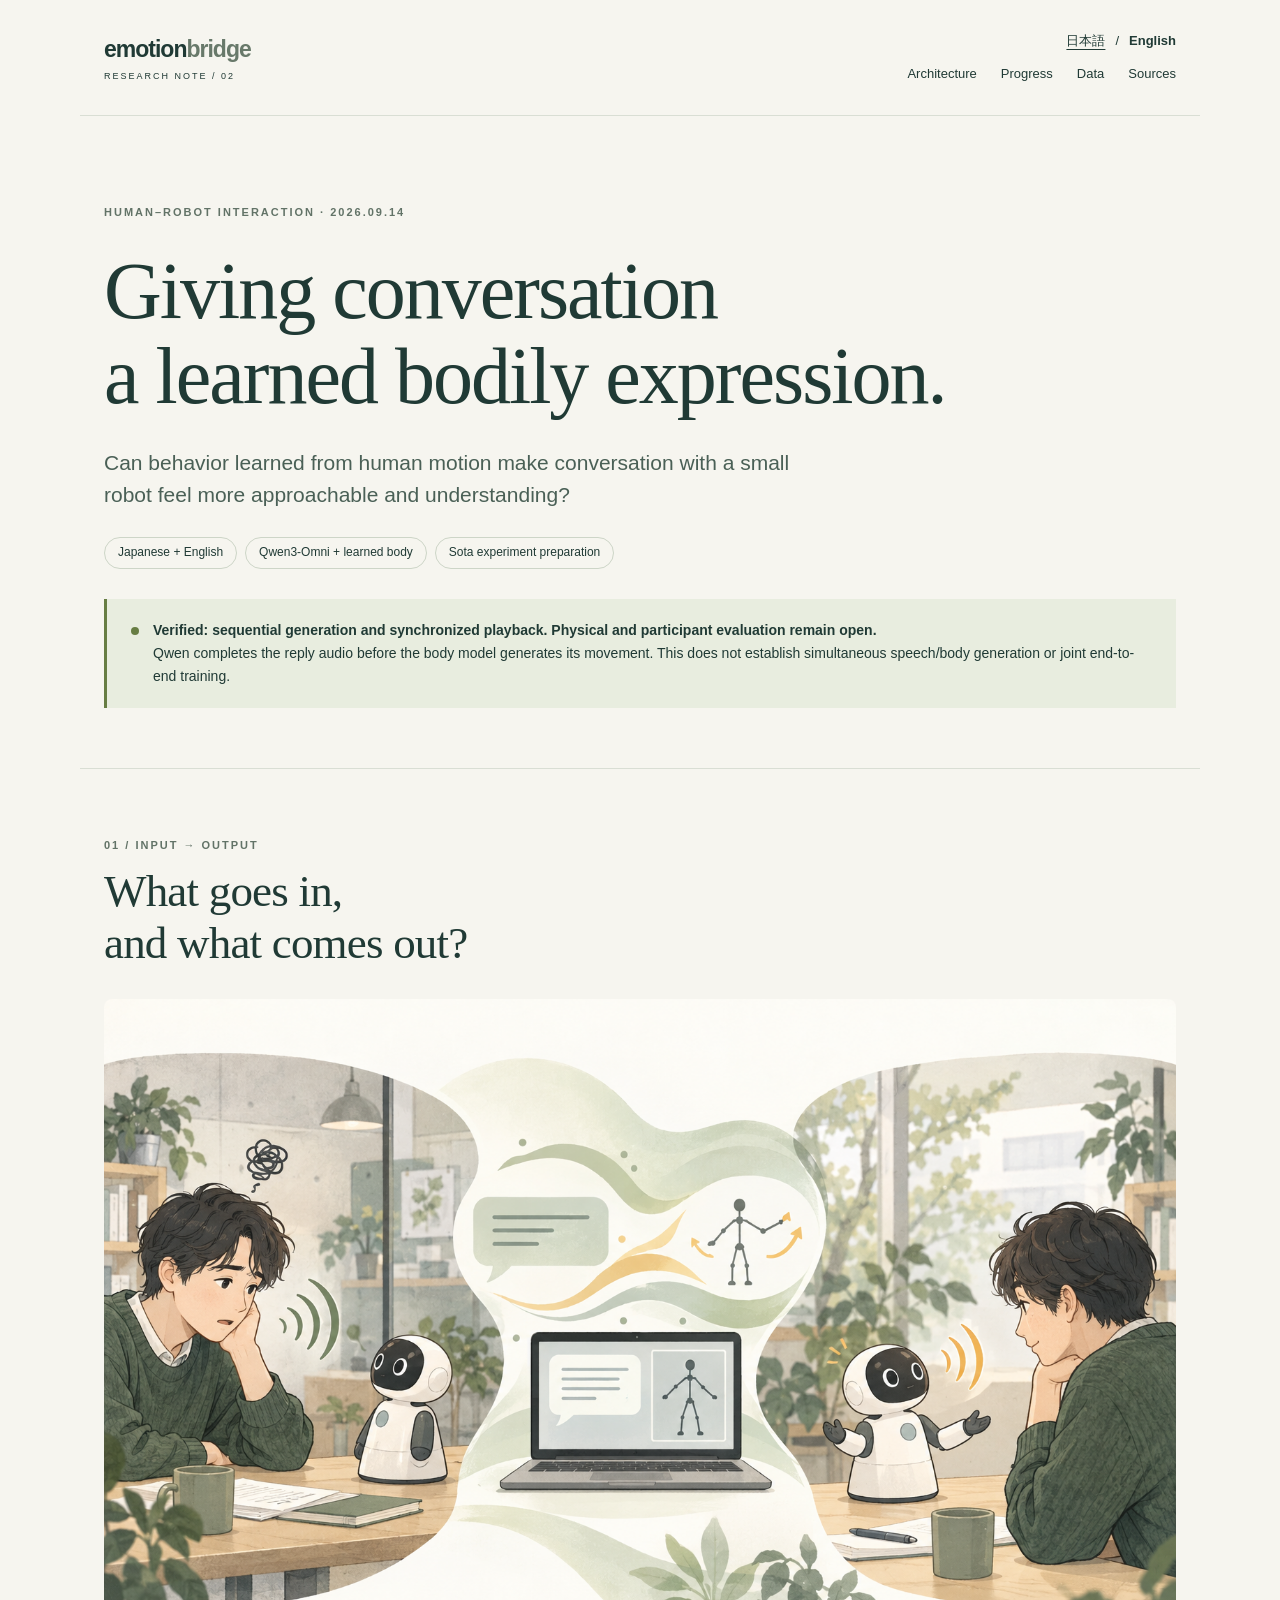
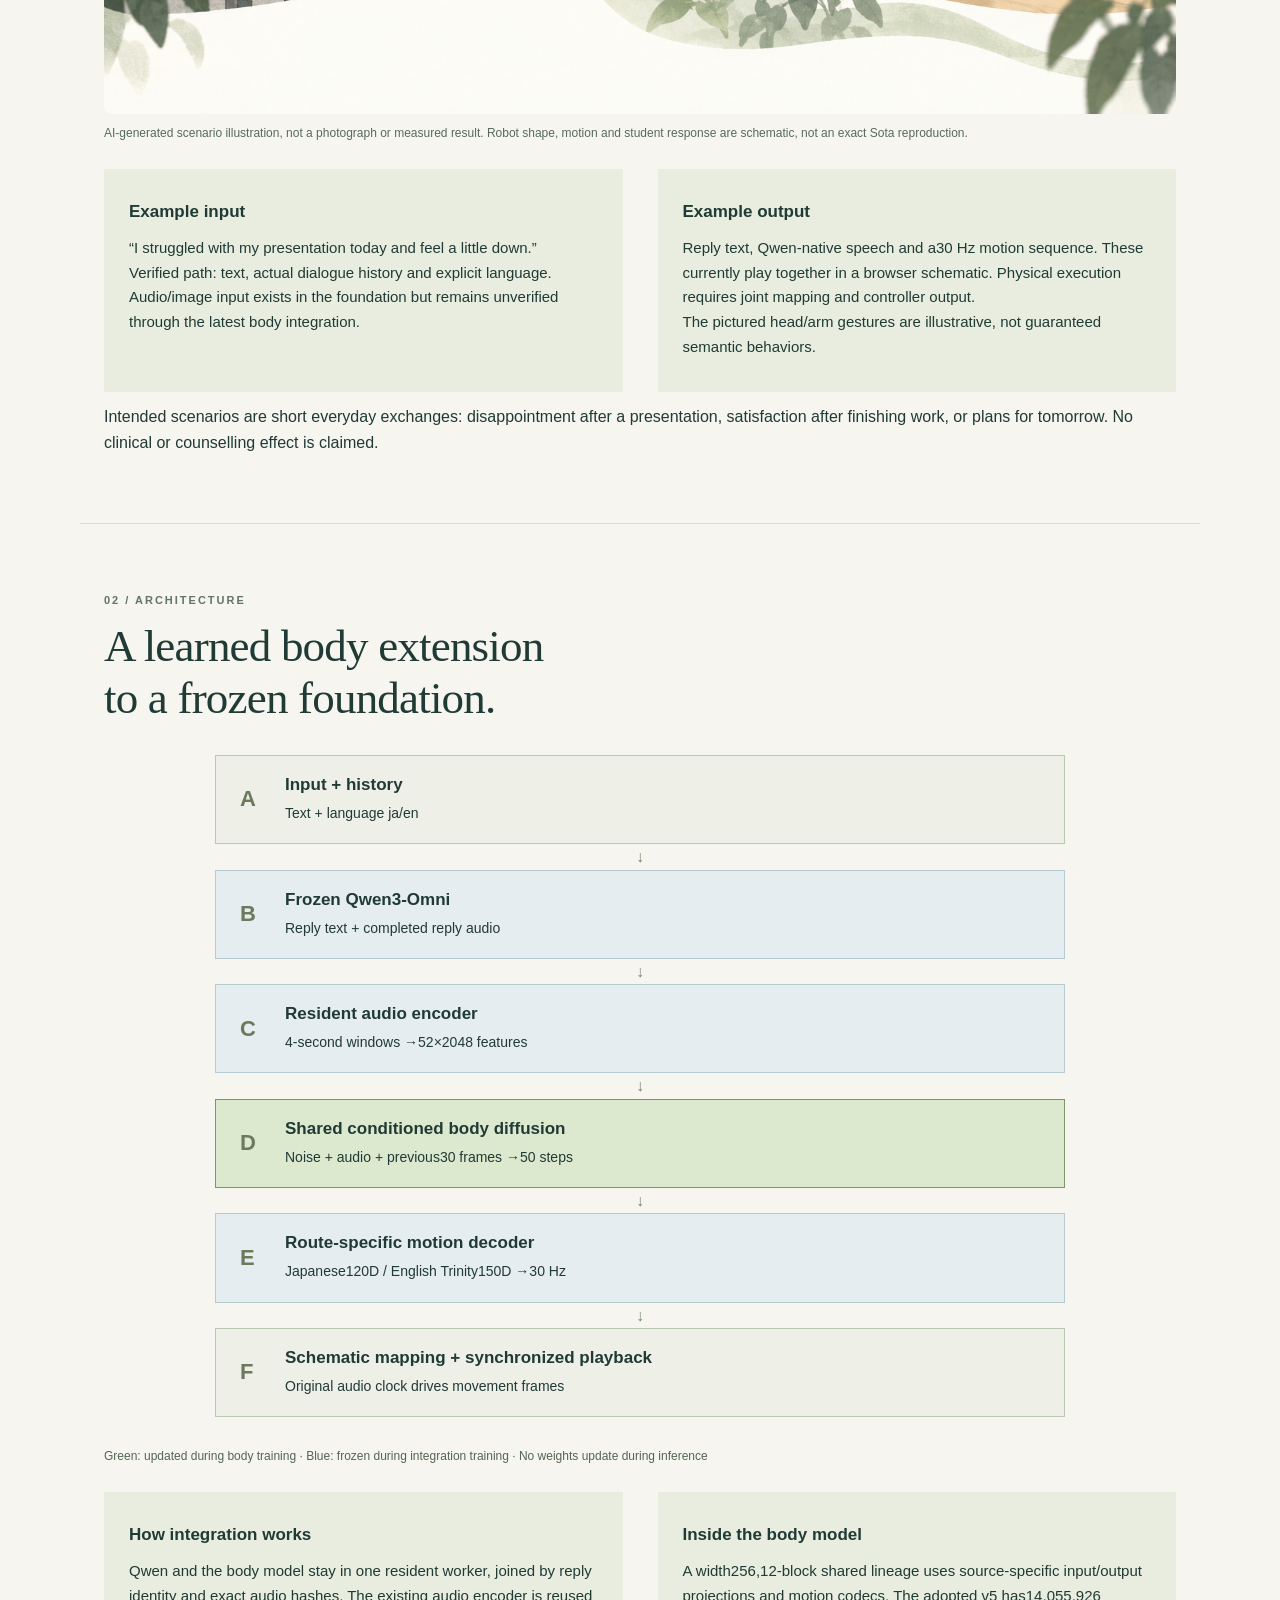
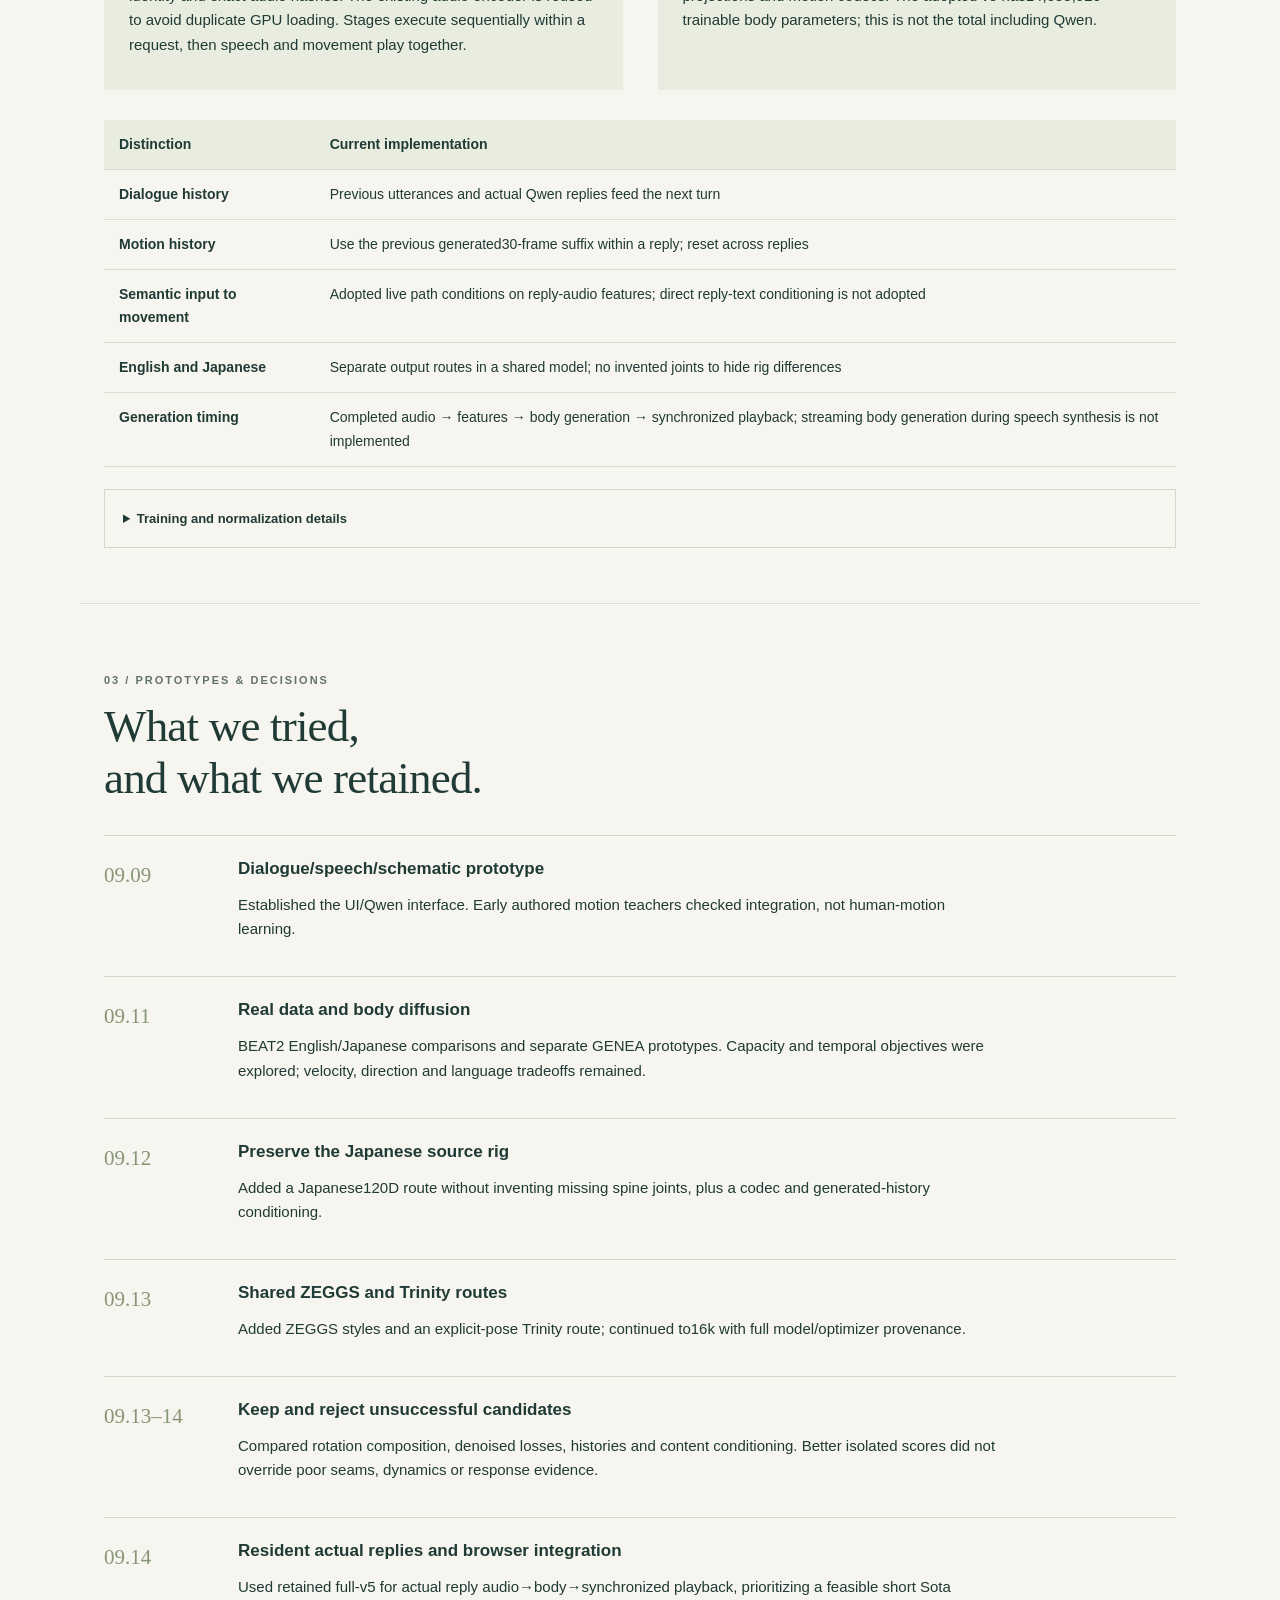
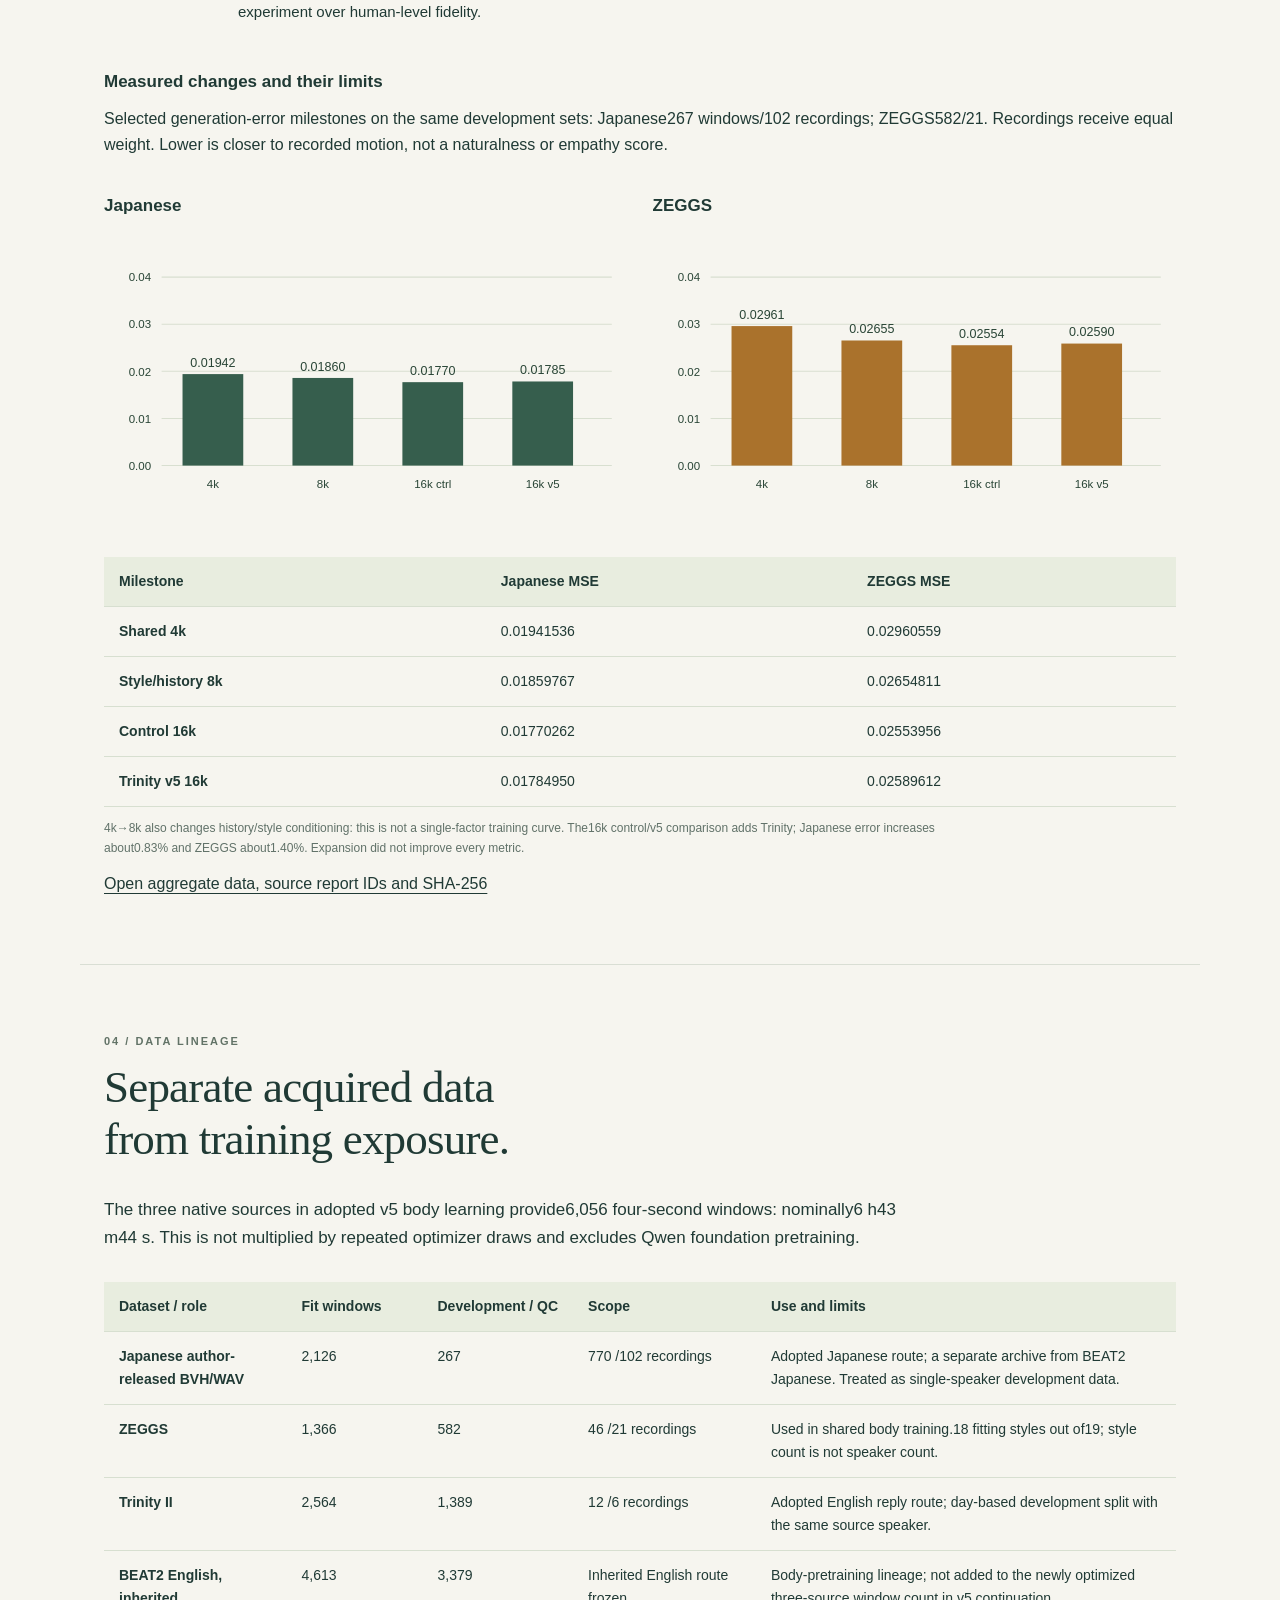
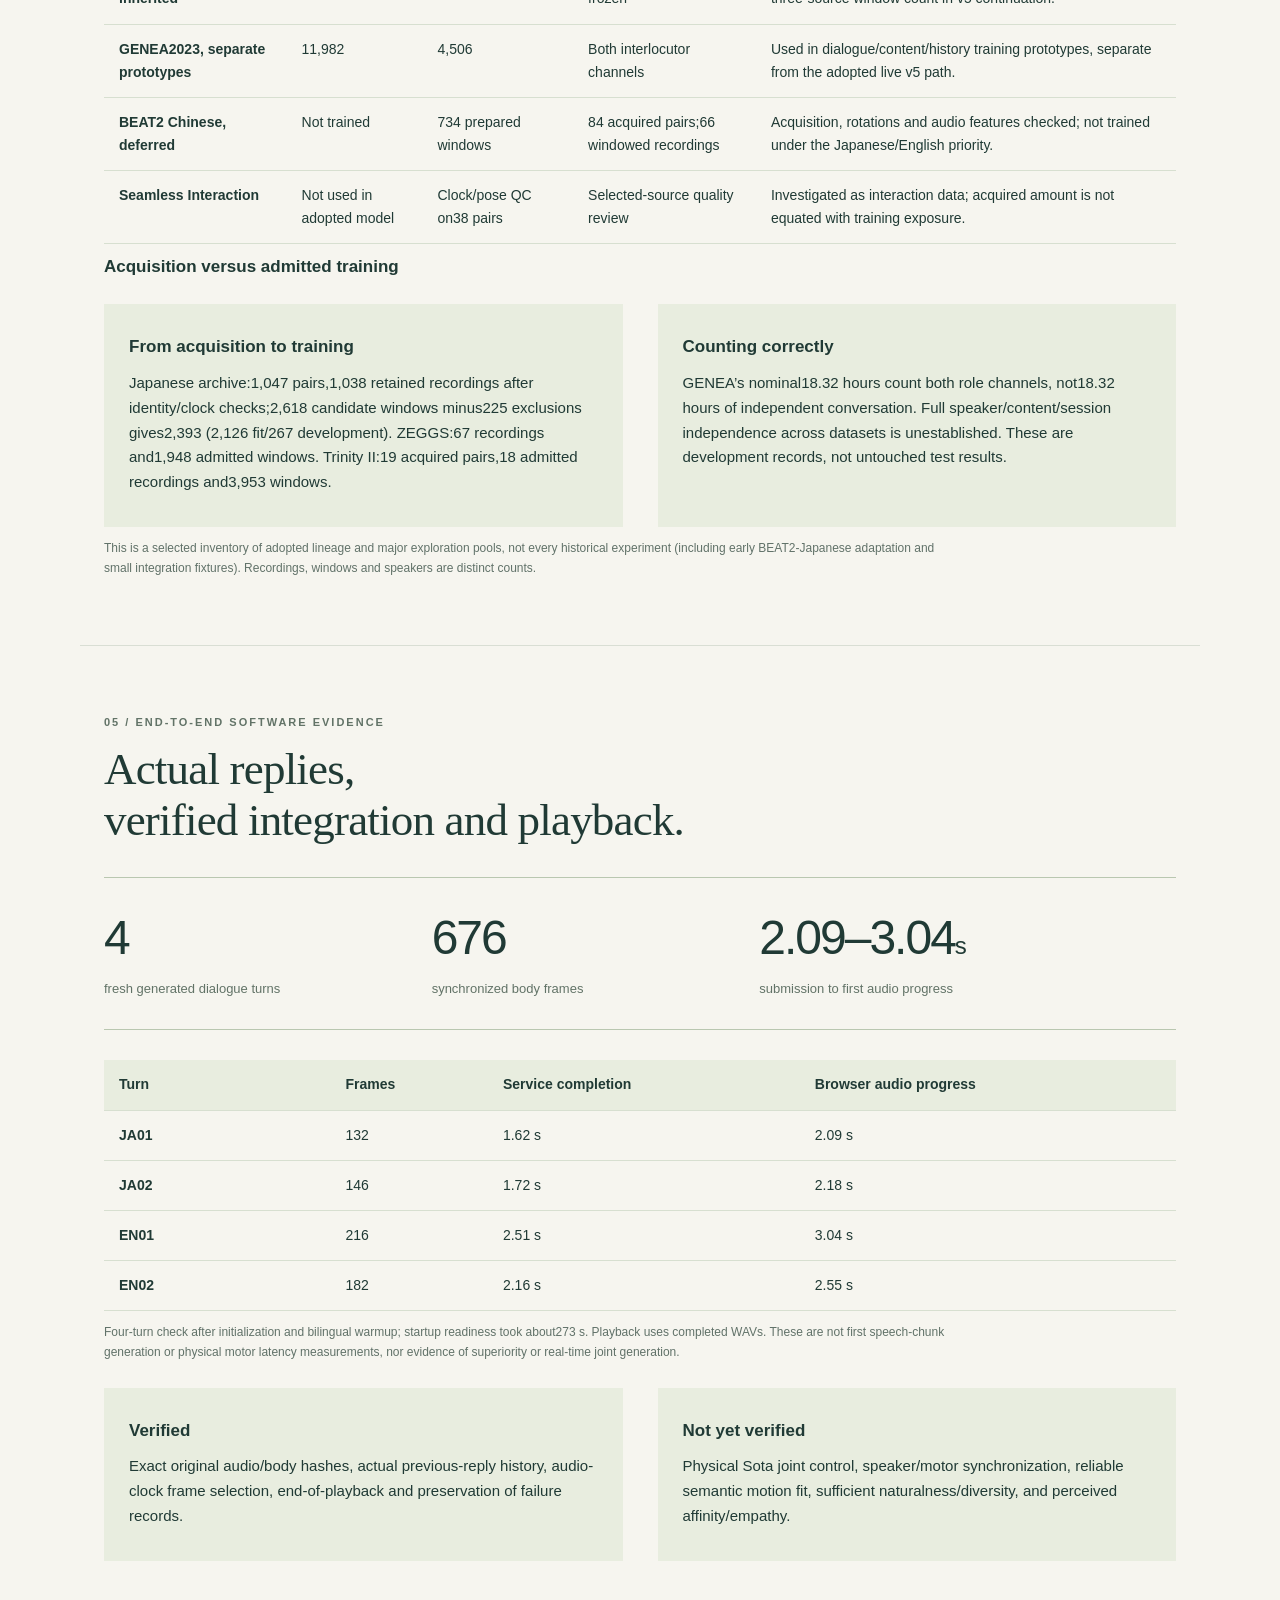
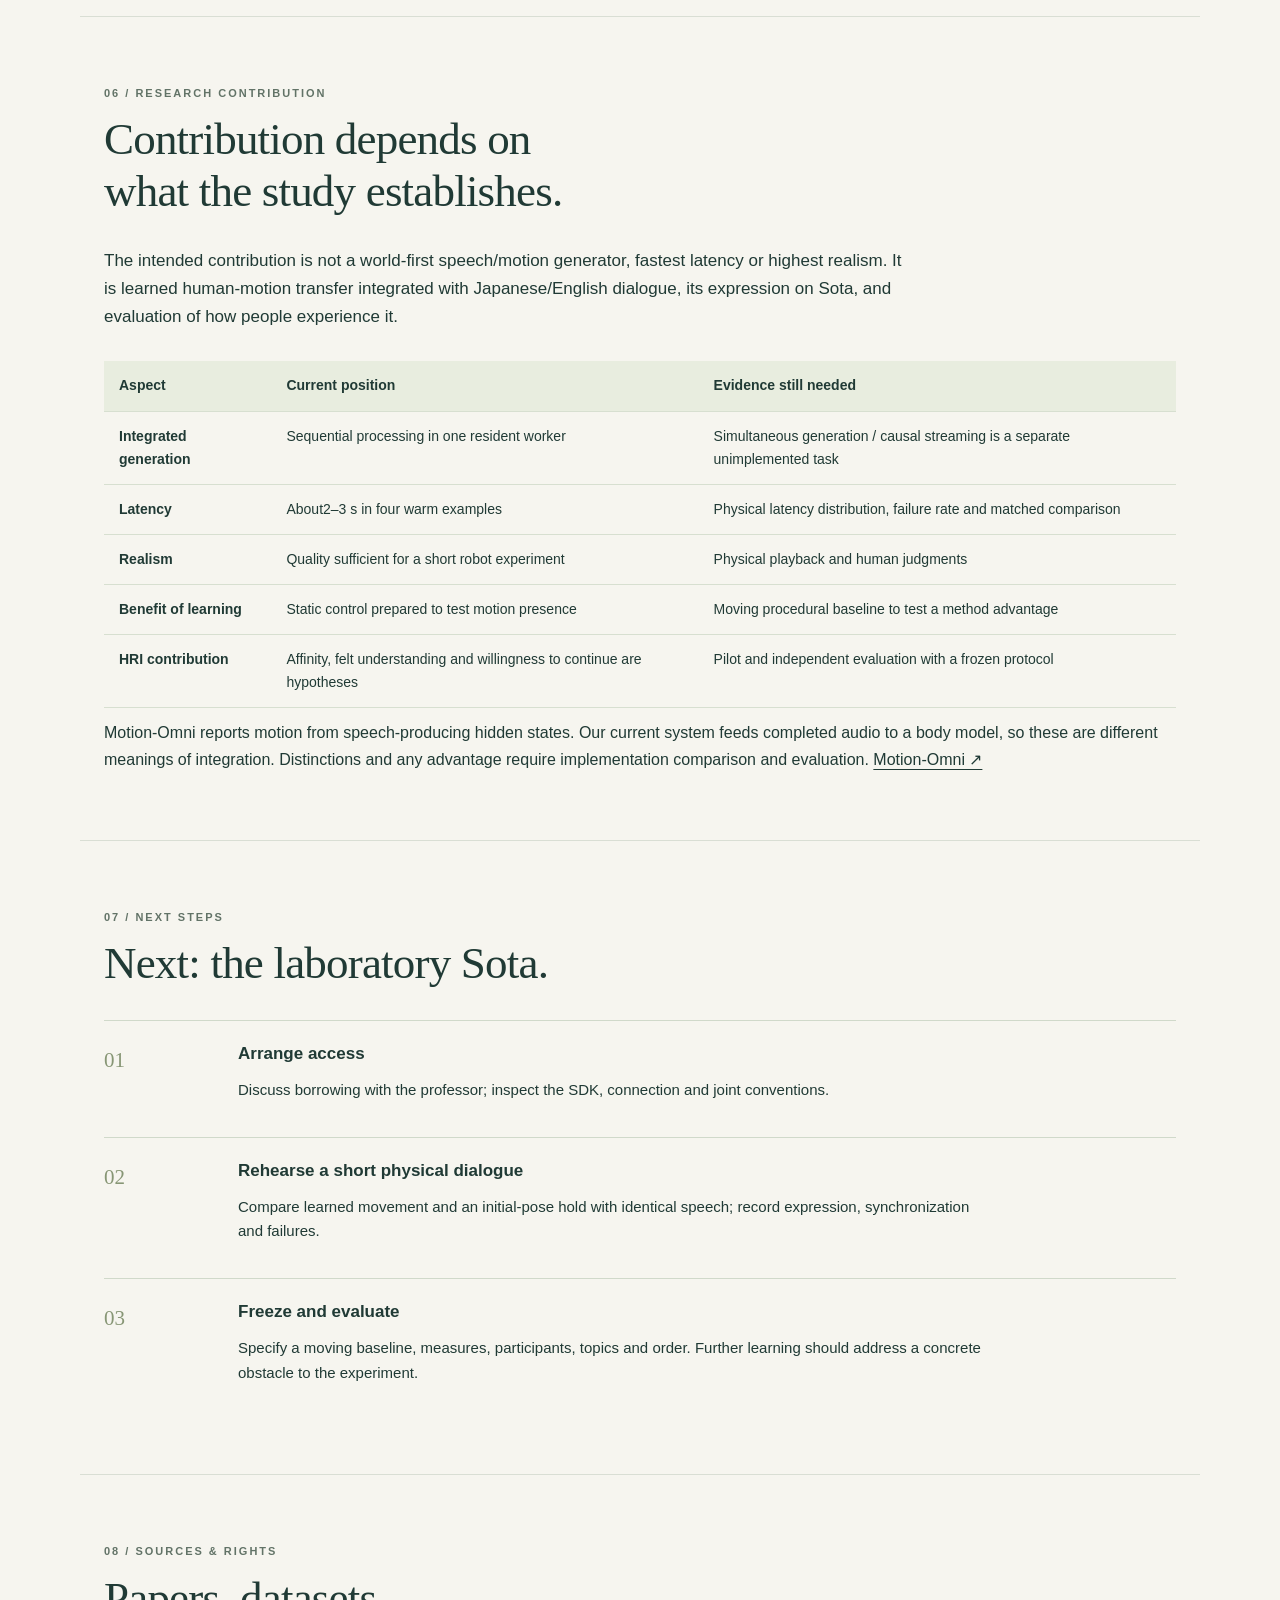
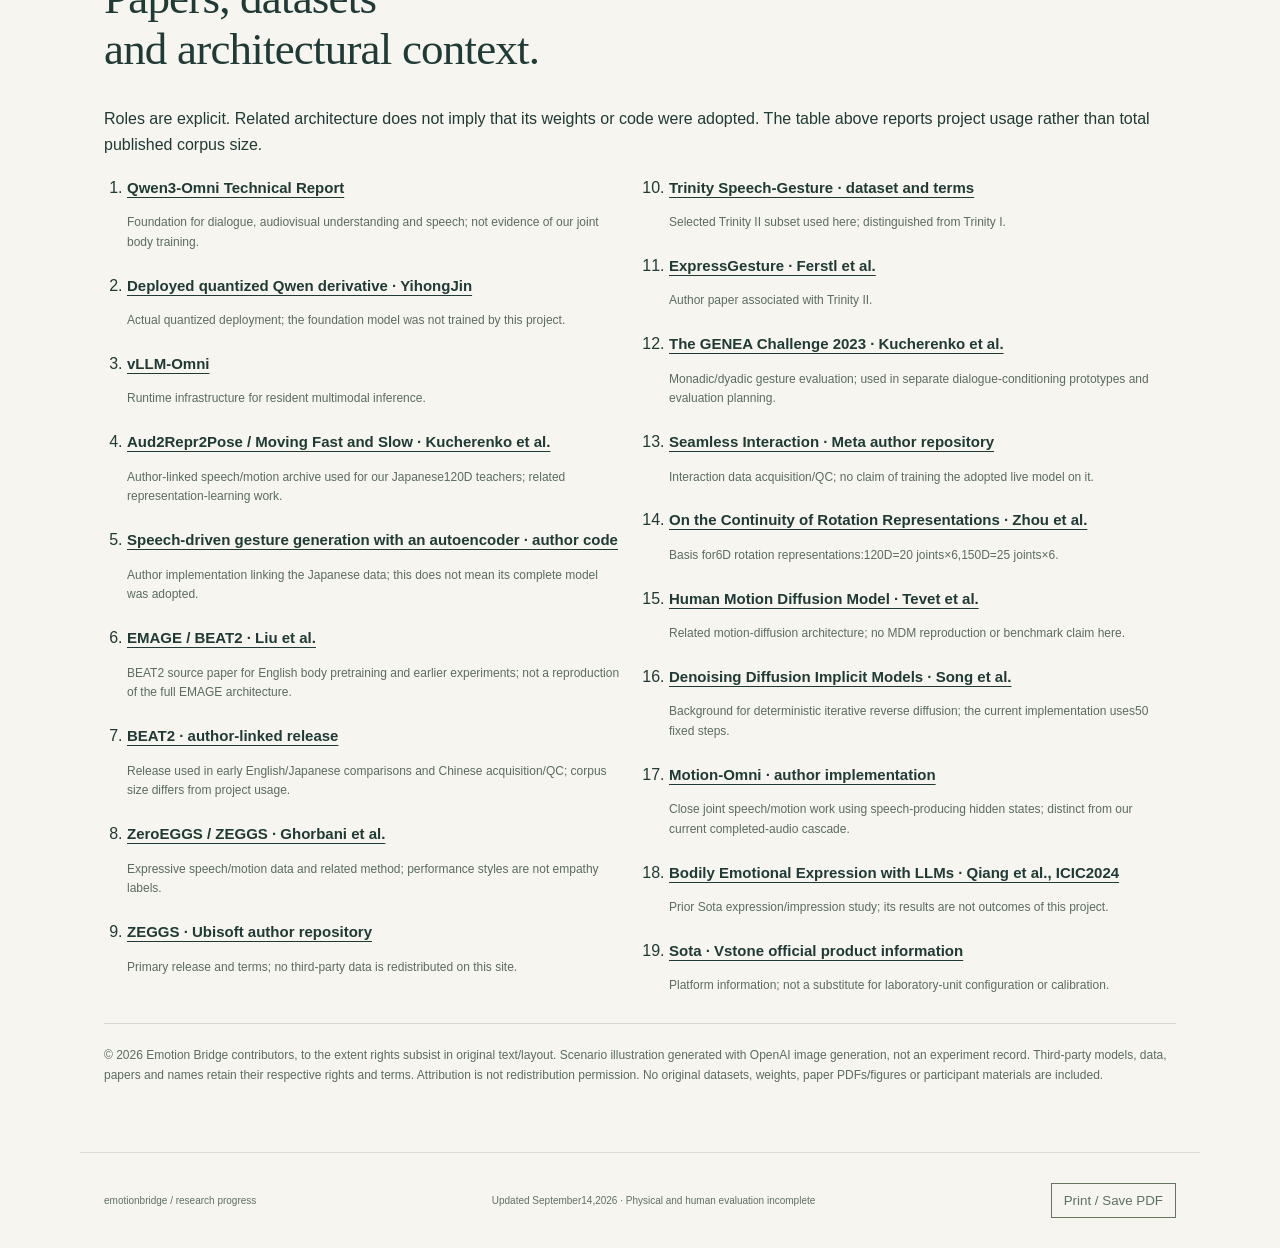
==== en.html @ 0c9a34f9 "Add Japanese report, architecture, dataset evidence and scenario illustration" ====
<!doctype html>
<html lang="en"><head><meta charset="utf-8"><meta name="viewport" content="width=device-width,initial-scale=1"><meta name="description" content="Sota · Vstone official product information"><title>Sota · Vstone official product information | Emotion Bridge</title><link rel="stylesheet" href="style.css"><link rel="alternate" hreflang="ja" href="index.html"><link rel="alternate" hreflang="en" href="en.html"></head><body><a class="skip" href="#main">Skip to content</a><header><a class="brand" href="en.html">emotion<span>bridge</span><small>RESEARCH NOTE / 02</small></a><div class="header-right"><div class="language" aria-label="Language"><a lang="ja" href="index.html">日本語</a><span>/</span><a lang="en" href="en.html" aria-current="page">English</a></div><nav aria-label="Sections"><a href="#architecture">Architecture</a><a href="#history">Progress</a><a href="#datasets">Data</a><a href="#credits">Sources</a></nav></div></header><main id="main"><section class="hero"><p class="eyebrow">HUMAN–ROBOT INTERACTION · 2026.09.14</p><h1>Giving conversation<br>a learned bodily expression.</h1><p class="lead">Can behavior learned from human motion make conversation with a small robot feel more approachable and understanding?</p><div class="tags"><span>Japanese + English</span><span>Qwen3-Omni + learned body</span><span>Sota experiment preparation</span></div><div class="status"><i aria-hidden="true"></i><div><strong>Verified: sequential generation and synchronized playback. Physical and participant evaluation remain open.</strong><br>Qwen completes the reply audio before the body model generates its movement. This does not establish simultaneous speech/body generation or joint end-to-end training.</div></div></section><section id="scenario"><p class="eyebrow">01 / INPUT → OUTPUT</p><h2>What goes in,<br>and what comes out?</h2><figure class="scene"><img src="scenario.png" width="1536" height="1024" alt="Illustrated scenario of a student speaking, internal processing, and a robot replying with speech and movement"><figcaption>AI-generated scenario illustration, not a photograph or measured result. Robot shape, motion and student response are schematic, not an exact Sota reproduction.</figcaption></figure><div class="two"><article class="card"><h3>Example input</h3><p>“I struggled with my presentation today and feel a little down.”<br>Verified path: text, actual dialogue history and explicit language. Audio/image input exists in the foundation but remains unverified through the latest body integration.</p></article><article class="card"><h3>Example output</h3><p>Reply text, Qwen-native speech and a30 Hz motion sequence. These currently play together in a browser schematic. Physical execution requires joint mapping and controller output.<br>The pictured head/arm gestures are illustrative, not guaranteed semantic behaviors.</p></article></div><p>Intended scenarios are short everyday exchanges: disappointment after a presentation, satisfaction after finishing work, or plans for tomorrow. No clinical or counselling effect is claimed.</p></section><section id="architecture"><p class="eyebrow">02 / ARCHITECTURE</p><h2>A learned body extension<br>to a frozen foundation.</h2><div class="architecture" aria-label="Current sequential generation path"><div class="node plain"><b>A</b><div><h3>Input + history</h3><p>Text + language ja/en</p></div></div><div class="down" aria-hidden="true">↓</div><div class="node frozen"><b>B</b><div><h3>Frozen Qwen3-Omni</h3><p>Reply text + completed reply audio</p></div></div><div class="down" aria-hidden="true">↓</div><div class="node frozen"><b>C</b><div><h3>Resident audio encoder</h3><p>4-second windows →52×2048 features</p></div></div><div class="down" aria-hidden="true">↓</div><div class="node learned"><b>D</b><div><h3>Shared conditioned body diffusion</h3><p>Noise + audio + previous30 frames →50 steps</p></div></div><div class="down" aria-hidden="true">↓</div><div class="node frozen"><b>E</b><div><h3>Route-specific motion decoder</h3><p>Japanese120D / English Trinity150D →30 Hz</p></div></div><div class="down" aria-hidden="true">↓</div><div class="node plain"><b>F</b><div><h3>Schematic mapping + synchronized playback</h3><p>Original audio clock drives movement frames</p></div></div></div><p class="legend">Green: updated during body training · Blue: frozen during integration training · No weights update during inference</p><div class="two"><article class="card"><h3>How integration works</h3><p>Qwen and the body model stay in one resident worker, joined by reply identity and exact audio hashes. The existing audio encoder is reused to avoid duplicate GPU loading. Stages execute sequentially within a request, then speech and movement play together.</p></article><article class="card"><h3>Inside the body model</h3><p>A width256,12-block shared lineage uses source-specific input/output projections and motion codecs. The adopted v5 has14,055,926 trainable body parameters; this is not the total including Qwen.</p></article></div><div class="table-wrap"><table><thead><tr><th scope="col">Distinction</th><th scope="col">Current implementation</th></tr></thead><tbody><tr><th scope="row">Dialogue history</th><td>Previous utterances and actual Qwen replies feed the next turn</td></tr><tr><th scope="row">Motion history</th><td>Use the previous generated30-frame suffix within a reply; reset across replies</td></tr><tr><th scope="row">Semantic input to movement</th><td>Adopted live path conditions on reply-audio features; direct reply-text conditioning is not adopted</td></tr><tr><th scope="row">English and Japanese</th><td>Separate output routes in a shared model; no invented joints to hide rig differences</td></tr><tr><th scope="row">Generation timing</th><td>Completed audio → features → body generation → synchronized playback; streaming body generation during speech synthesis is not implemented</td></tr></tbody></table></div><details><summary>Training and normalization details</summary><p>Japanese/ZEGGS predict latent dynamics; Trinity predicts pose and dynamics. Training combines diffusion prediction loss with decoded-motion objectives through frozen decoders. Generated histories are conditions, never replacement teachers. Statistics use fitting splits; Qwen, the original English route and codecs remain frozen during continuation.</p><p>Trinity8k→16k continuation: batches32 Japanese,16 ZEGGS,16 Trinity; source weights1:0.25:0.25. Existing AdamW states are restored; only10 new Trinity tensors start with empty optimizer state. Generated-history mixture0.5, audio/history dropout0.1. These describe the executed lineage, not a new ongoing training run.</p></details></section><section id="history"><p class="eyebrow">03 / PROTOTYPES & DECISIONS</p><h2>What we tried,<br>and what we retained.</h2><div class="steps"><article><span>09.09</span><div><h3>Dialogue/speech/schematic prototype</h3><p>Established the UI/Qwen interface. Early authored motion teachers checked integration, not human-motion learning.</p></div></article><article><span>09.11</span><div><h3>Real data and body diffusion</h3><p>BEAT2 English/Japanese comparisons and separate GENEA prototypes. Capacity and temporal objectives were explored; velocity, direction and language tradeoffs remained.</p></div></article><article><span>09.12</span><div><h3>Preserve the Japanese source rig</h3><p>Added a Japanese120D route without inventing missing spine joints, plus a codec and generated-history conditioning.</p></div></article><article><span>09.13</span><div><h3>Shared ZEGGS and Trinity routes</h3><p>Added ZEGGS styles and an explicit-pose Trinity route; continued to16k with full model/optimizer provenance.</p></div></article><article><span>09.13–14</span><div><h3>Keep and reject unsuccessful candidates</h3><p>Compared rotation composition, denoised losses, histories and content conditioning. Better isolated scores did not override poor seams, dynamics or response evidence.</p></div></article><article><span>09.14</span><div><h3>Resident actual replies and browser integration</h3><p>Used retained full-v5 for actual reply audio→body→synchronized playback, prioritizing a feasible short Sota experiment over human-level fidelity.</p></div></article></div><h3>Measured changes and their limits</h3><p>Selected generation-error milestones on the same development sets: Japanese267 windows/102 recordings; ZEGGS582/21. Recordings receive equal weight. Lower is closer to recorded motion, not a naturalness or empathy score.</p><div class="two charts"><figure><h3>Japanese</h3><svg viewBox="0 0 500 275" role="img" aria-label="Japanese raw MSE"><title>Japanese: raw rotation6D MSE</title><line x1="55" y1="225.0" x2="485" y2="225.0" stroke="#d8dfd0"/><text x="45" y="229.0" text-anchor="end" font-size="11">0.00</text><line x1="55" y1="180.0" x2="485" y2="180.0" stroke="#d8dfd0"/><text x="45" y="184.0" text-anchor="end" font-size="11">0.01</text><line x1="55" y1="135.0" x2="485" y2="135.0" stroke="#d8dfd0"/><text x="45" y="139.0" text-anchor="end" font-size="11">0.02</text><line x1="55" y1="90.0" x2="485" y2="90.0" stroke="#d8dfd0"/><text x="45" y="94.0" text-anchor="end" font-size="11">0.03</text><line x1="55" y1="45.0" x2="485" y2="45.0" stroke="#d8dfd0"/><text x="45" y="49.0" text-anchor="end" font-size="11">0.04</text><rect x="75" y="137.63086210850093" width="58" height="87.36913789149907" fill="#365e4d"/><text x="104" y="130.63086210850093" text-anchor="middle" font-size="12">0.01942</text><text x="104" y="246" text-anchor="middle" font-size="11">4k</text><rect x="180" y="141.3104773423157" width="58" height="83.68952265768431" fill="#365e4d"/><text x="209" y="134.3104773423157" text-anchor="middle" font-size="12">0.01860</text><text x="209" y="246" text-anchor="middle" font-size="11">8k</text><rect x="285" y="145.33820069836543" width="58" height="79.66179930163456" fill="#365e4d"/><text x="314" y="138.33820069836543" text-anchor="middle" font-size="12">0.01770</text><text x="314" y="246" text-anchor="middle" font-size="11">16k ctrl</text><rect x="390" y="144.67724413985465" width="58" height="80.32275586014535" fill="#365e4d"/><text x="419" y="137.67724413985465" text-anchor="middle" font-size="12">0.01785</text><text x="419" y="246" text-anchor="middle" font-size="11">16k v5</text></svg></figure><figure><h3>ZEGGS</h3><svg viewBox="0 0 500 275" role="img" aria-label="ZEGGS raw MSE"><title>ZEGGS: raw rotation6D MSE</title><line x1="55" y1="225.0" x2="485" y2="225.0" stroke="#d8dfd0"/><text x="45" y="229.0" text-anchor="end" font-size="11">0.00</text><line x1="55" y1="180.0" x2="485" y2="180.0" stroke="#d8dfd0"/><text x="45" y="184.0" text-anchor="end" font-size="11">0.01</text><line x1="55" y1="135.0" x2="485" y2="135.0" stroke="#d8dfd0"/><text x="45" y="139.0" text-anchor="end" font-size="11">0.02</text><line x1="55" y1="90.0" x2="485" y2="90.0" stroke="#d8dfd0"/><text x="45" y="94.0" text-anchor="end" font-size="11">0.03</text><line x1="55" y1="45.0" x2="485" y2="45.0" stroke="#d8dfd0"/><text x="45" y="49.0" text-anchor="end" font-size="11">0.04</text><rect x="75" y="91.7748495810886" width="58" height="133.2251504189114" fill="#aa722c"/><text x="104" y="84.7748495810886" text-anchor="middle" font-size="12">0.02961</text><text x="104" y="246" text-anchor="middle" font-size="11">4k</text><rect x="180" y="105.53351752248723" width="58" height="119.46648247751277" fill="#aa722c"/><text x="209" y="98.53351752248723" text-anchor="middle" font-size="12">0.02655</text><text x="209" y="246" text-anchor="middle" font-size="11">8k</text><rect x="285" y="110.07199600914585" width="58" height="114.92800399085415" fill="#aa722c"/><text x="314" y="103.07199600914585" text-anchor="middle" font-size="12">0.02554</text><text x="314" y="246" text-anchor="middle" font-size="11">16k ctrl</text><rect x="390" y="108.46746127299913" width="58" height="116.53253872700087" fill="#aa722c"/><text x="419" y="101.46746127299913" text-anchor="middle" font-size="12">0.02590</text><text x="419" y="246" text-anchor="middle" font-size="11">16k v5</text></svg></figure></div><div class="table-wrap"><table><thead><tr><th scope="col">Milestone</th><th scope="col">Japanese MSE</th><th scope="col">ZEGGS MSE</th></tr></thead><tbody><tr><th scope="row">Shared 4k</th><td>0.01941536</td><td>0.02960559</td></tr><tr><th scope="row">Style/history 8k</th><td>0.01859767</td><td>0.02654811</td></tr><tr><th scope="row">Control 16k</th><td>0.01770262</td><td>0.02553956</td></tr><tr><th scope="row">Trinity v5 16k</th><td>0.01784950</td><td>0.02589612</td></tr></tbody></table></div><p class="caption">4k→8k also changes history/style conditioning: this is not a single-factor training curve. The16k control/v5 comparison adds Trinity; Japanese error increases about0.83% and ZEGGS about1.40%. Expansion did not improve every metric.</p><p><a href="evidence.json">Open aggregate data, source report IDs and SHA-256</a></p></section><section id="datasets"><p class="eyebrow">04 / DATA LINEAGE</p><h2>Separate acquired data<br>from training exposure.</h2><p class="intro">The three native sources in adopted v5 body learning provide6,056 four-second windows: nominally6 h43 m44 s. This is not multiplied by repeated optimizer draws and excludes Qwen foundation pretraining.</p><div class="table-wrap"><table><thead><tr><th scope="col">Dataset / role</th><th scope="col">Fit windows</th><th scope="col">Development / QC</th><th scope="col">Scope</th><th scope="col">Use and limits</th></tr></thead><tbody><tr><th scope="row">Japanese author-released BVH/WAV</th><td>2,126</td><td>267</td><td>770 /102 recordings</td><td>Adopted Japanese route; a separate archive from BEAT2 Japanese. Treated as single-speaker development data.</td></tr><tr><th scope="row">ZEGGS</th><td>1,366</td><td>582</td><td>46 /21 recordings</td><td>Used in shared body training.18 fitting styles out of19; style count is not speaker count.</td></tr><tr><th scope="row">Trinity II</th><td>2,564</td><td>1,389</td><td>12 /6 recordings</td><td>Adopted English reply route; day-based development split with the same source speaker.</td></tr><tr><th scope="row">BEAT2 English, inherited</th><td>4,613</td><td>3,379</td><td>Inherited English route frozen</td><td>Body-pretraining lineage; not added to the newly optimized three-source window count in v5 continuation.</td></tr><tr><th scope="row">GENEA2023, separate prototypes</th><td>11,982</td><td>4,506</td><td>Both interlocutor channels</td><td>Used in dialogue/content/history training prototypes, separate from the adopted live v5 path.</td></tr><tr><th scope="row">BEAT2 Chinese, deferred</th><td>Not trained</td><td>734 prepared windows</td><td>84 acquired pairs;66 windowed recordings</td><td>Acquisition, rotations and audio features checked; not trained under the Japanese/English priority.</td></tr><tr><th scope="row">Seamless Interaction</th><td>Not used in adopted model</td><td>Clock/pose QC on38 pairs</td><td>Selected-source quality review</td><td>Investigated as interaction data; acquired amount is not equated with training exposure.</td></tr></tbody></table></div><h3>Acquisition versus admitted training</h3><div class="two"><article class="card"><h3>From acquisition to training</h3><p>Japanese archive:1,047 pairs,1,038 retained recordings after identity/clock checks;2,618 candidate windows minus225 exclusions gives2,393 (2,126 fit/267 development). ZEGGS:67 recordings and1,948 admitted windows. Trinity II:19 acquired pairs,18 admitted recordings and3,953 windows.</p></article><article class="card"><h3>Counting correctly</h3><p>GENEA’s nominal18.32 hours count both role channels, not18.32 hours of independent conversation. Full speaker/content/session independence across datasets is unestablished. These are development records, not untouched test results.</p></article></div><p class="caption">This is a selected inventory of adopted lineage and major exploration pools, not every historical experiment (including early BEAT2-Japanese adaptation and small integration fixtures). Recordings, windows and speakers are distinct counts.</p></section><section id="evidence"><p class="eyebrow">05 / END-TO-END SOFTWARE EVIDENCE</p><h2>Actual replies,<br>verified integration and playback.</h2><div class="metrics"><article><strong>4</strong><span>fresh generated dialogue turns</span></article><article><strong>676</strong><span>synchronized body frames</span></article><article><strong>2.09–3.04<span>s</span></strong><span>submission to first audio progress</span></article></div><div class="table-wrap"><table><thead><tr><th scope="col">Turn</th><th scope="col">Frames</th><th scope="col">Service completion</th><th scope="col">Browser audio progress</th></tr></thead><tbody><tr><th scope="row">JA01</th><td>132</td><td>1.62 s</td><td>2.09 s</td></tr><tr><th scope="row">JA02</th><td>146</td><td>1.72 s</td><td>2.18 s</td></tr><tr><th scope="row">EN01</th><td>216</td><td>2.51 s</td><td>3.04 s</td></tr><tr><th scope="row">EN02</th><td>182</td><td>2.16 s</td><td>2.55 s</td></tr></tbody></table></div><p class="caption">Four-turn check after initialization and bilingual warmup; startup readiness took about273 s. Playback uses completed WAVs. These are not first speech-chunk generation or physical motor latency measurements, nor evidence of superiority or real-time joint generation.</p><div class="two"><article class="card"><h3>Verified</h3><p>Exact original audio/body hashes, actual previous-reply history, audio-clock frame selection, end-of-playback and preservation of failure records.</p></article><article class="card"><h3>Not yet verified</h3><p>Physical Sota joint control, speaker/motor synchronization, reliable semantic motion fit, sufficient naturalness/diversity, and perceived affinity/empathy.</p></article></div></section><section id="contribution"><p class="eyebrow">06 / RESEARCH CONTRIBUTION</p><h2>Contribution depends on<br>what the study establishes.</h2><p class="intro">The intended contribution is not a world-first speech/motion generator, fastest latency or highest realism. It is learned human-motion transfer integrated with Japanese/English dialogue, its expression on Sota, and evaluation of how people experience it.</p><div class="table-wrap"><table><thead><tr><th scope="col">Aspect</th><th scope="col">Current position</th><th scope="col">Evidence still needed</th></tr></thead><tbody><tr><th scope="row">Integrated generation</th><td>Sequential processing in one resident worker</td><td>Simultaneous generation / causal streaming is a separate unimplemented task</td></tr><tr><th scope="row">Latency</th><td>About2–3 s in four warm examples</td><td>Physical latency distribution, failure rate and matched comparison</td></tr><tr><th scope="row">Realism</th><td>Quality sufficient for a short robot experiment</td><td>Physical playback and human judgments</td></tr><tr><th scope="row">Benefit of learning</th><td>Static control prepared to test motion presence</td><td>Moving procedural baseline to test a method advantage</td></tr><tr><th scope="row">HRI contribution</th><td>Affinity, felt understanding and willingness to continue are hypotheses</td><td>Pilot and independent evaluation with a frozen protocol</td></tr></tbody></table></div><p>Motion-Omni reports motion from speech-producing hidden states. Our current system feeds completed audio to a body model, so these are different meanings of integration. Distinctions and any advantage require implementation comparison and evaluation. <a href="https://github.com/step-out/Motion-Omni">Motion-Omni ↗</a></p></section><section id="next"><p class="eyebrow">07 / NEXT STEPS</p><h2>Next: the laboratory Sota.</h2><div class="steps"><article><span>01</span><div><h3>Arrange access</h3><p>Discuss borrowing with the professor; inspect the SDK, connection and joint conventions.</p></div></article><article><span>02</span><div><h3>Rehearse a short physical dialogue</h3><p>Compare learned movement and an initial-pose hold with identical speech; record expression, synchronization and failures.</p></div></article><article><span>03</span><div><h3>Freeze and evaluate</h3><p>Specify a moving baseline, measures, participants, topics and order. Further learning should address a concrete obstacle to the experiment.</p></div></article></div></section><section id="credits"><p class="eyebrow">08 / SOURCES & RIGHTS</p><h2>Papers, datasets<br>and architectural context.</h2><p>Roles are explicit. Related architecture does not imply that its weights or code were adopted. The table above reports project usage rather than total published corpus size.</p><ol class="references"><li><a href="https://arxiv.org/abs/2509.17765">Qwen3-Omni Technical Report</a><p>Foundation for dialogue, audiovisual understanding and speech; not evidence of our joint body training.</p></li><li><a href="https://huggingface.co/YihongJin/Qwen3-Omni-30B-A3B-Instruct-NVFP4-W4A4-full-thinker-awqclip">Deployed quantized Qwen derivative · YihongJin</a><p>Actual quantized deployment; the foundation model was not trained by this project.</p></li><li><a href="https://github.com/vllm-project/vllm-omni">vLLM-Omni</a><p>Runtime infrastructure for resident multimodal inference.</p></li><li><a href="https://svito-zar.github.io/audio2gestures/">Aud2Repr2Pose / Moving Fast and Slow · Kucherenko et al.</a><p>Author-linked speech/motion archive used for our Japanese120D teachers; related representation-learning work.</p></li><li><a href="https://github.com/GestureGeneration/Speech_driven_gesture_generation_with_autoencoder">Speech-driven gesture generation with an autoencoder · author code</a><p>Author implementation linking the Japanese data; this does not mean its complete model was adopted.</p></li><li><a href="https://arxiv.org/abs/2401.00374">EMAGE / BEAT2 · Liu et al.</a><p>BEAT2 source paper for English body pretraining and earlier experiments; not a reproduction of the full EMAGE architecture.</p></li><li><a href="https://huggingface.co/datasets/H-Liu1997/BEAT2">BEAT2 · author-linked release</a><p>Release used in early English/Japanese comparisons and Chinese acquisition/QC; corpus size differs from project usage.</p></li><li><a href="https://arxiv.org/abs/2209.07556">ZeroEGGS / ZEGGS · Ghorbani et al.</a><p>Expressive speech/motion data and related method; performance styles are not empathy labels.</p></li><li><a href="https://github.com/ubisoft/ubisoft-laforge-ZeroEGGS">ZEGGS · Ubisoft author repository</a><p>Primary release and terms; no third-party data is redistributed on this site.</p></li><li><a href="https://trinityspeechgesture.scss.tcd.ie/">Trinity Speech-Gesture · dataset and terms</a><p>Selected Trinity II subset used here; distinguished from Trinity I.</p></li><li><a href="https://www.cs.ucdavis.edu/~neff/papers/ExpressGesture_Ferstl2021_preprint.pdf">ExpressGesture · Ferstl et al.</a><p>Author paper associated with Trinity II.</p></li><li><a href="https://arxiv.org/abs/2308.12646">The GENEA Challenge 2023 · Kucherenko et al.</a><p>Monadic/dyadic gesture evaluation; used in separate dialogue-conditioning prototypes and evaluation planning.</p></li><li><a href="https://github.com/facebookresearch/seamless_interaction">Seamless Interaction · Meta author repository</a><p>Interaction data acquisition/QC; no claim of training the adopted live model on it.</p></li><li><a href="https://arxiv.org/abs/1812.07035">On the Continuity of Rotation Representations · Zhou et al.</a><p>Basis for6D rotation representations:120D=20 joints×6,150D=25 joints×6.</p></li><li><a href="https://arxiv.org/abs/2209.14916">Human Motion Diffusion Model · Tevet et al.</a><p>Related motion-diffusion architecture; no MDM reproduction or benchmark claim here.</p></li><li><a href="https://arxiv.org/abs/2010.02502">Denoising Diffusion Implicit Models · Song et al.</a><p>Background for deterministic iterative reverse diffusion; the current implementation uses50 fixed steps.</p></li><li><a href="https://github.com/step-out/Motion-Omni">Motion-Omni · author implementation</a><p>Close joint speech/motion work using speech-producing hidden states; distinct from our current completed-audio cascade.</p></li><li><a href="https://doi.org/10.1007/978-981-97-5609-4_34">Bodily Emotional Expression with LLMs · Qiang et al., ICIC2024</a><p>Prior Sota expression/impression study; its results are not outcomes of this project.</p></li><li><a href="https://www.vstone.co.jp/products/sota/">Sota · Vstone official product information</a><p>Platform information; not a substitute for laboratory-unit configuration or calibration.</p></li></ol><p class="rights">© 2026 Emotion Bridge contributors, to the extent rights subsist in original text/layout. Scenario illustration generated with OpenAI image generation, not an experiment record. Third-party models, data, papers and names retain their respective rights and terms. Attribution is not redistribution permission. No original datasets, weights, paper PDFs/figures or participant materials are included.</p></section></main><footer><span>emotionbridge / research progress</span><span>Updated September14,2026 · Physical and human evaluation incomplete</span><button onclick="window.print()" type="button">Print / Save PDF</button></footer></body></html>
---- style.css ----
*{box-sizing:border-box}html{scroll-behavior:smooth;scroll-padding-top:25px}body{margin:0;background:#f6f5ef;color:#203a35;font-family:Inter,Arial,sans-serif;line-height:1.65}a{color:inherit;text-underline-offset:4px}header,main,footer{max-width:1120px;margin:auto}header{padding:30px 24px;display:flex;justify-content:space-between;align-items:center;border-bottom:1px solid #d9ded4}.brand{text-decoration:none;font-weight:800;font-size:23px;letter-spacing:-1px}.brand span{color:#68796a}.brand small{display:block;font-size:9px;letter-spacing:2px;font-weight:500}nav{display:flex;gap:24px;font-size:13px}nav a{text-decoration:none}.hero{padding:75px 24px 60px}.eyebrow{color:#627367;font-size:11px;font-weight:700;letter-spacing:2px}h1{font-family:Georgia,serif;font-weight:400;font-size:clamp(46px,7vw,80px);line-height:1.06;letter-spacing:-2px;margin:28px 0}h2{font-family:Georgia,serif;font-size:clamp(30px,4vw,45px);font-weight:400;line-height:1.15;letter-spacing:-.8px;margin:12px 0 30px}h3{font-size:17px;line-height:1.35;margin:12px 0}p{margin:12px 0}.lead{font-size:21px;max-width:700px;line-height:1.55;color:#4a6056}.tags{display:flex;gap:8px;flex-wrap:wrap;margin:25px 0}.tags span{border:1px solid #cdd5c7;border-radius:40px;padding:5px 13px;font-size:12px}.intro{max-width:800px;font-size:17px}.status{display:flex;gap:14px;background:#e8eddf;padding:20px 24px;margin-top:30px;border-left:3px solid #677d43;font-size:14px}.status i{width:8px;height:8px;border-radius:50%;background:#677d43;flex-shrink:0;margin-top:8px}section{padding:55px 24px;border-bottom:1px solid #d9ded4}.section-head{margin-bottom:26px}.flow{display:grid;grid-template-columns:1fr auto 1fr auto 1fr auto 1fr;gap:14px;padding:25px 0;align-items:center}.flow div{border-top:2px solid #78906e;min-height:155px;padding-top:15px}.flow b{font-size:12px;color:#6d7d60}.flow p{font-size:13px}.flow>span{color:#839278}.two{display:grid;grid-template-columns:1fr 1fr;gap:35px;margin-top:25px}.two p,.two li{font-size:15px}.metrics{display:grid;grid-template-columns:1fr 1fr 1.4fr;border-top:1px solid #b9c7b0;border-bottom:1px solid #b9c7b0;padding:30px 0;gap:30px}.metrics strong{display:block;font-size:48px;font-weight:400;letter-spacing:-2px;line-height:1.25}.metrics strong span{display:inline;font-size:24px}.metrics article>span{display:block;color:#627367;font-size:13px;margin-top:10px}.caption{font-size:12px;color:#617269;max-width:860px}.table-wrap{overflow-x:auto;margin:30px 0 10px}table{width:100%;border-collapse:collapse;font-size:14px;white-space:nowrap}caption{text-align:left;font-size:12px;margin-bottom:10px}th,td{text-align:left;padding:13px 15px;border-bottom:1px solid #d7dfd0}thead{background:#e8eddf}.card{background:#e8eddf;padding:20px 25px}.card.muted{background:#efe9df}.card ul{padding-left:19px}li{margin-bottom:12px}details{margin-top:22px;padding:18px;border:1px solid #d3d9cc;font-size:13px}summary{cursor:pointer;font-weight:700}code{overflow-wrap:anywhere}.steps article{display:flex;gap:24px;border-top:1px solid #d0d9ca;padding:22px 0}.steps article>span{font-size:26px;color:#879675;font-family:Georgia,serif}.steps h3{margin-top:0}.steps p{max-width:760px;font-size:15px}.challenge{background:#243f37;color:#f4f3e8;padding:45px;margin:30px 24px}.challenge .eyebrow{color:#b9c9a6}.challenge p:last-child{max-width:790px}.references{padding-left:23px}.references a{font-size:15px;font-weight:600}.references p,.rights{font-size:12px;color:#5b6c61}.rights{border-top:1px solid #d3d9cc;padding-top:22px}footer{padding:30px 24px;display:flex;gap:22px;justify-content:space-between;align-items:center;font-size:10px;color:#5e7063}button{background:none;border:1px solid #65765e;color:inherit;padding:9px 12px;cursor:pointer}.skip{position:absolute;left:-10000px}.skip:focus{left:10px;top:10px;background:white;padding:10px}@media(max-width:700px){header{align-items:flex-start}nav{gap:12px;font-size:11px}.hero{padding-top:45px}.two{grid-template-columns:1fr;gap:15px}.flow{grid-template-columns:1fr 1fr;gap:20px}.flow>span{display:none}.flow div{min-height:125px}.metrics{gap:15px;grid-template-columns:1fr 1fr}.metrics article:last-child{grid-column:1/-1}.metrics strong{font-size:41px}.challenge{margin:20px 12px;padding:30px 22px}footer{flex-wrap:wrap}.lead{font-size:18px}section{padding:40px 22px}}@media print{body{background:white;font-size:11pt}header nav,footer button,.skip{display:none}section,.hero{padding:20px 0}.hero h1{font-size:40px}.challenge{margin:15px 0;color:#203a35;background:#f0f2e9}h2{font-size:28px}.two,.metrics,.steps article{break-inside:avoid}details{display:none}a{color:inherit}footer{padding:12px 0}.flow{gap:10px}.status{break-inside:avoid}}
/* Bilingual technical report and evidence figures. */
html[lang=ja] body{font-family:"Noto Sans CJK JP","Yu Gothic",Meiryo,sans-serif}html[lang=ja] h1,html[lang=ja] h2{font-family:"Noto Serif CJK JP","Yu Mincho",serif;line-height:1.4;letter-spacing:-.03em}html[lang=ja] h1{font-size:clamp(36px,5.7vw,65px)}.header-right{display:flex;align-items:flex-end;flex-direction:column;gap:12px}.language{display:flex;gap:10px;font-size:13px}.language [aria-current]{font-weight:800;text-decoration:none}.scene{margin:0}.scene img{display:block;width:100%;height:auto;border-radius:8px}.scene figcaption{font-size:12px;color:#586a5e;margin-top:10px}.architecture{max-width:850px;margin:30px auto}.node{display:flex;gap:20px;padding:18px 24px;border:1px solid #bac8b2;background:#eeefe7;align-items:center}.node>b{font-size:22px;color:#6b795d;min-width:25px}.node h3{margin:0 0 5px}.node p{font-size:14px;margin:0}.node.frozen{background:#e6edf0;border-color:#b6cbd0}.node.learned{background:#dce9ce;border-color:#7b9669}.down{text-align:center;line-height:1.6;color:#748568}.legend{font-size:12px;color:#536553}.charts figure{margin:0}.charts svg{width:100%;height:auto;font-family:Arial,sans-serif;fill:#294536}.charts{gap:25px}.table-wrap table{white-space:normal;min-width:550px}.table-wrap td,.table-wrap th{vertical-align:top;min-width:80px}.table-wrap th:first-child{min-width:115px}.steps article>span{min-width:110px;font-size:21px}.references{columns:2;column-gap:35px}.references li{break-inside:avoid;margin-bottom:20px;padding-right:12px}.references a{overflow-wrap:anywhere}.metrics strong{white-space:nowrap}@media(max-width:700px){nav{flex-wrap:wrap;justify-content:flex-end;max-width:220px}.header-right{max-width:60%}.references{columns:1}.steps article{gap:12px}.steps article>span{min-width:72px;font-size:16px}.charts{grid-template-columns:1fr}.node{padding:15px;gap:13px}.language{font-size:12px}html[lang=ja] h2{font-size:29px}.table-wrap{margin-left:0;margin-right:0}}@media print{.scene img{max-height:300px;object-fit:contain}.architecture{break-inside:avoid}.references{columns:2}html[lang=ja] h1{font-size:35px}.language{display:none}.charts{break-inside:avoid}.table-wrap{overflow:visible}table{min-width:0!important}.table-wrap td,.table-wrap th{min-width:0}.node{padding:8px}}
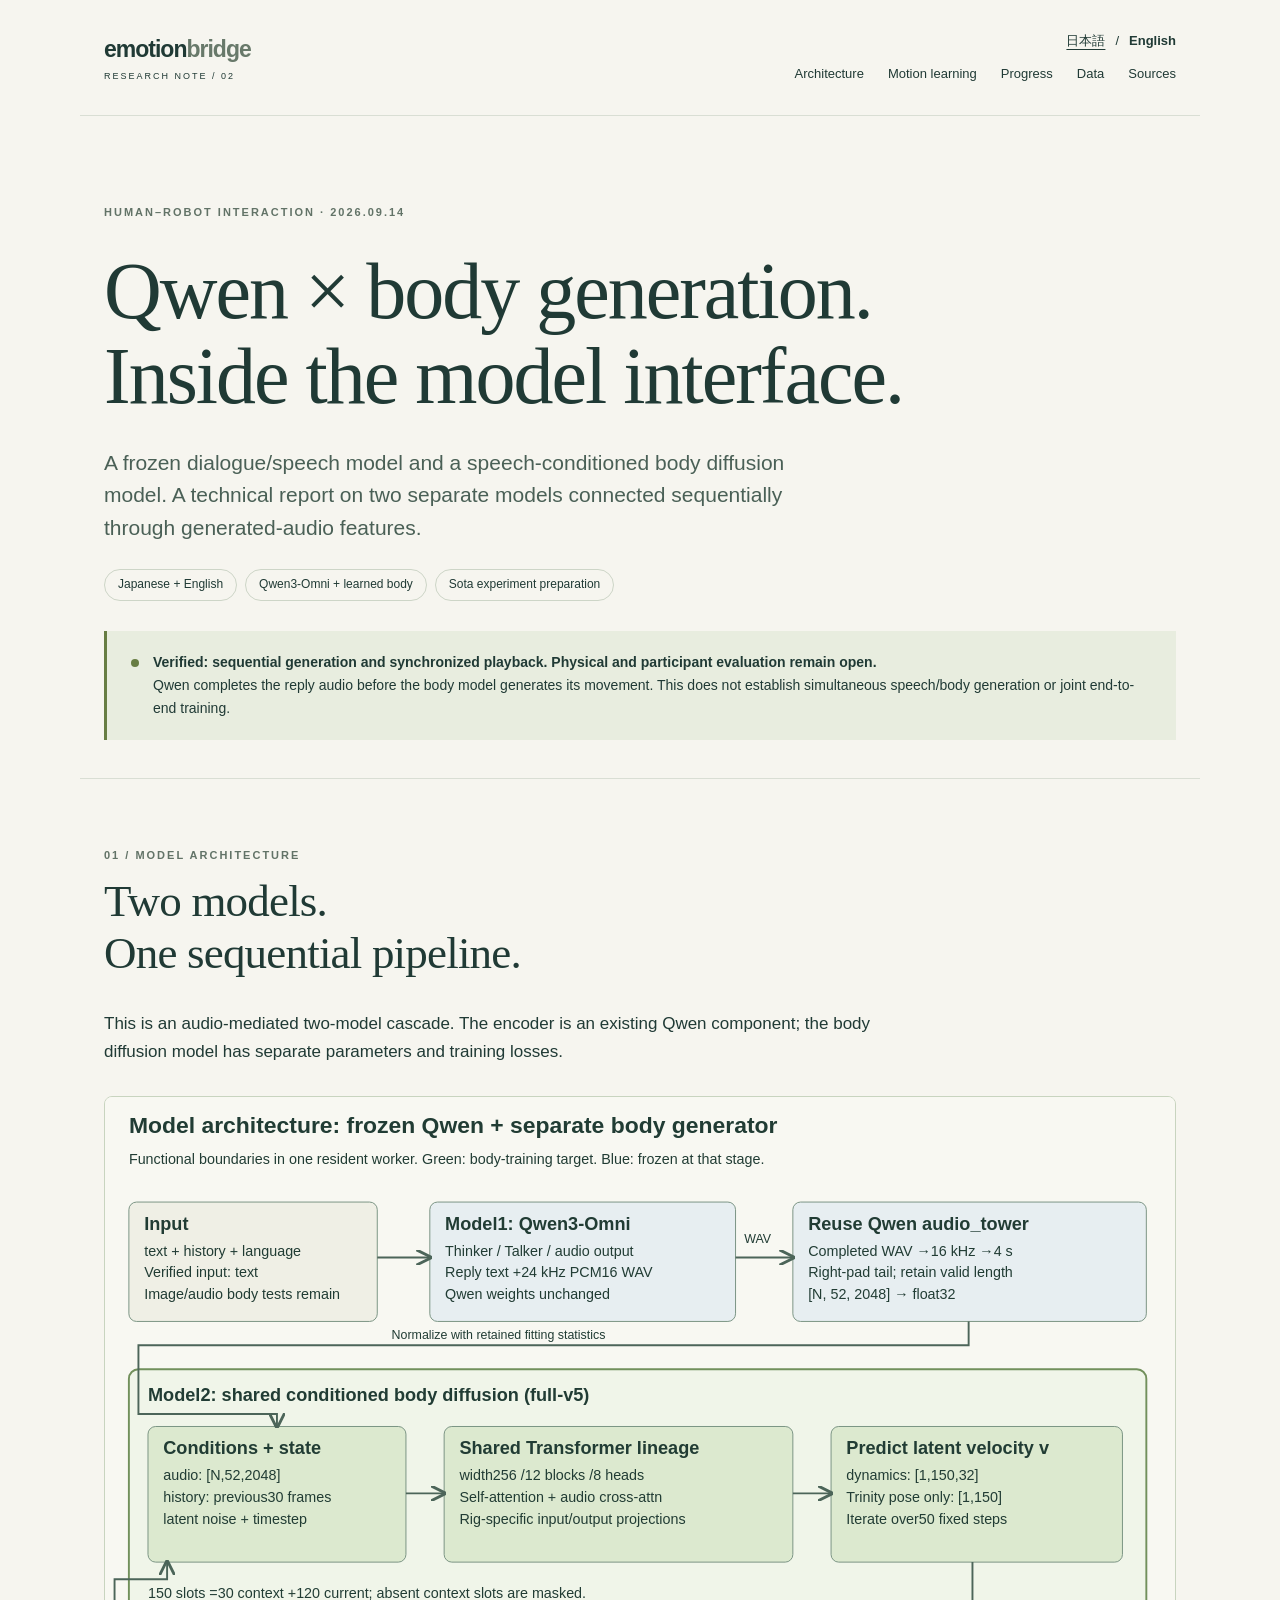
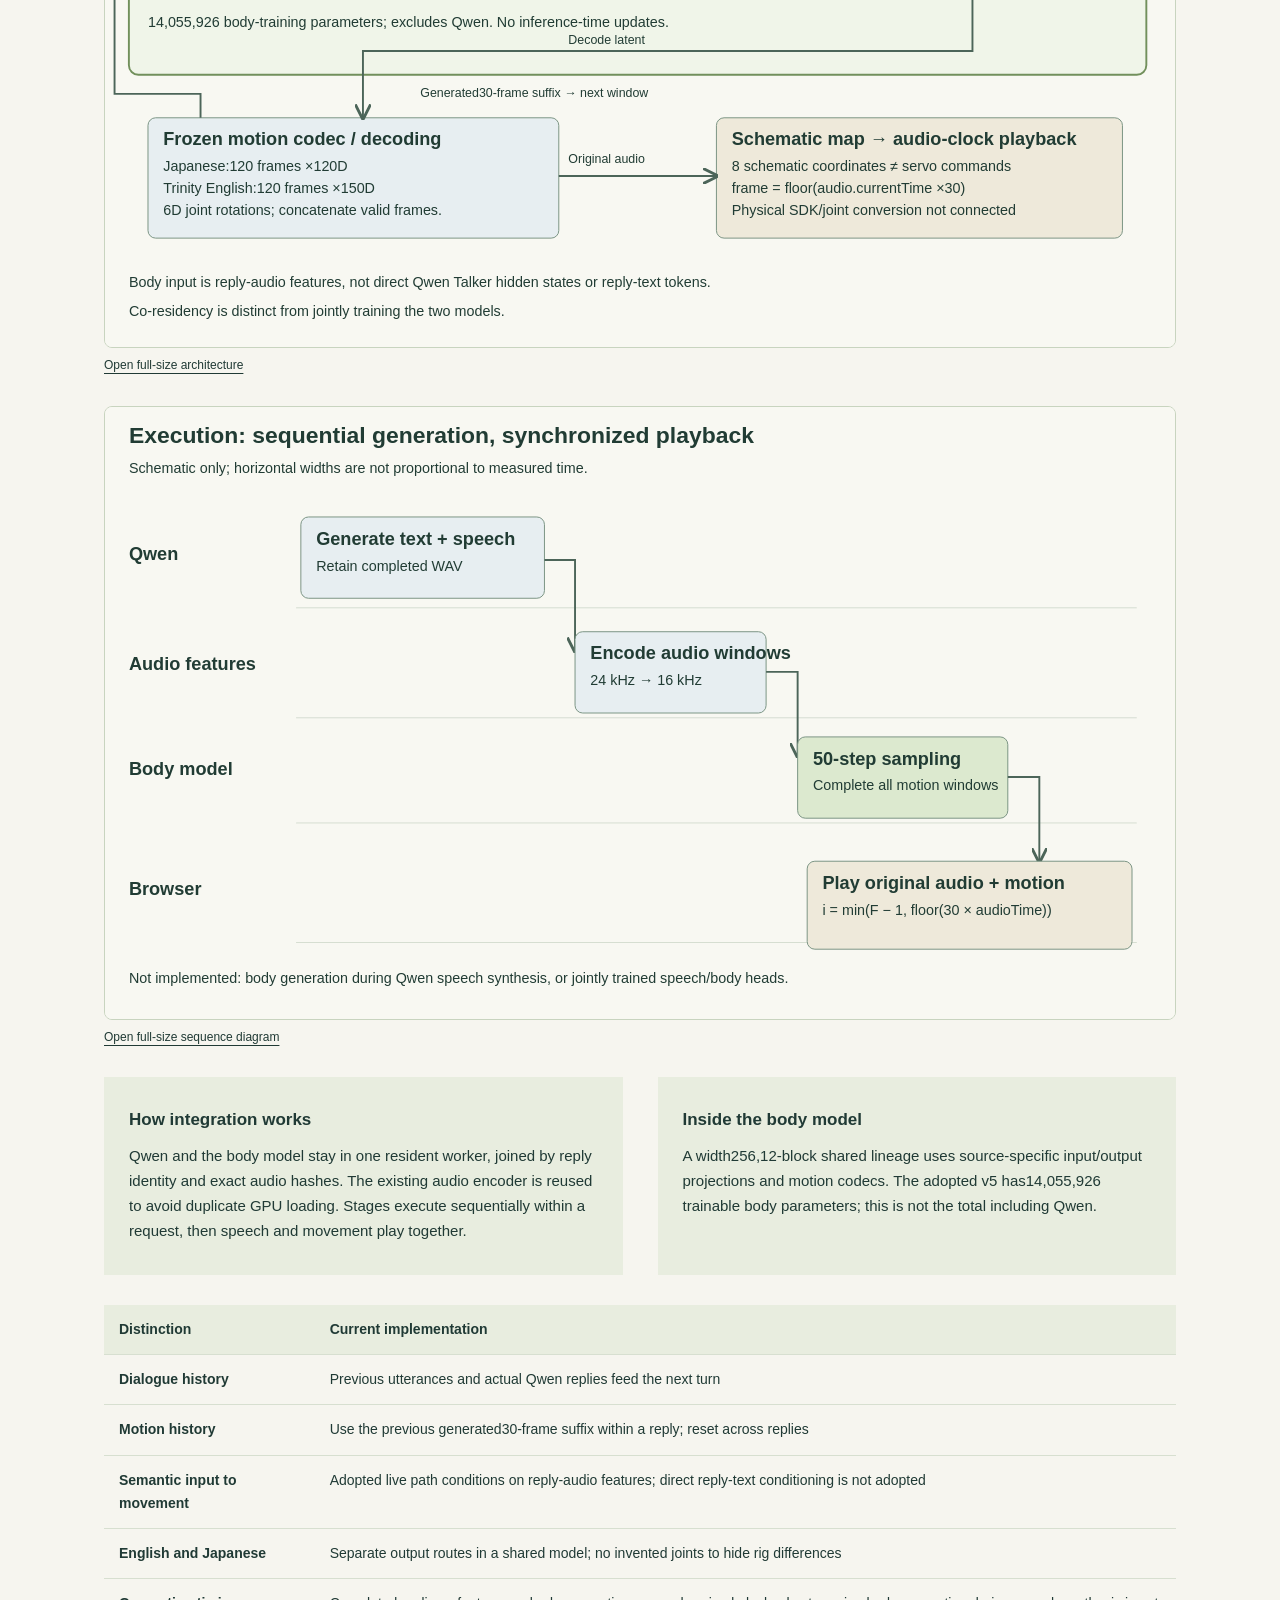
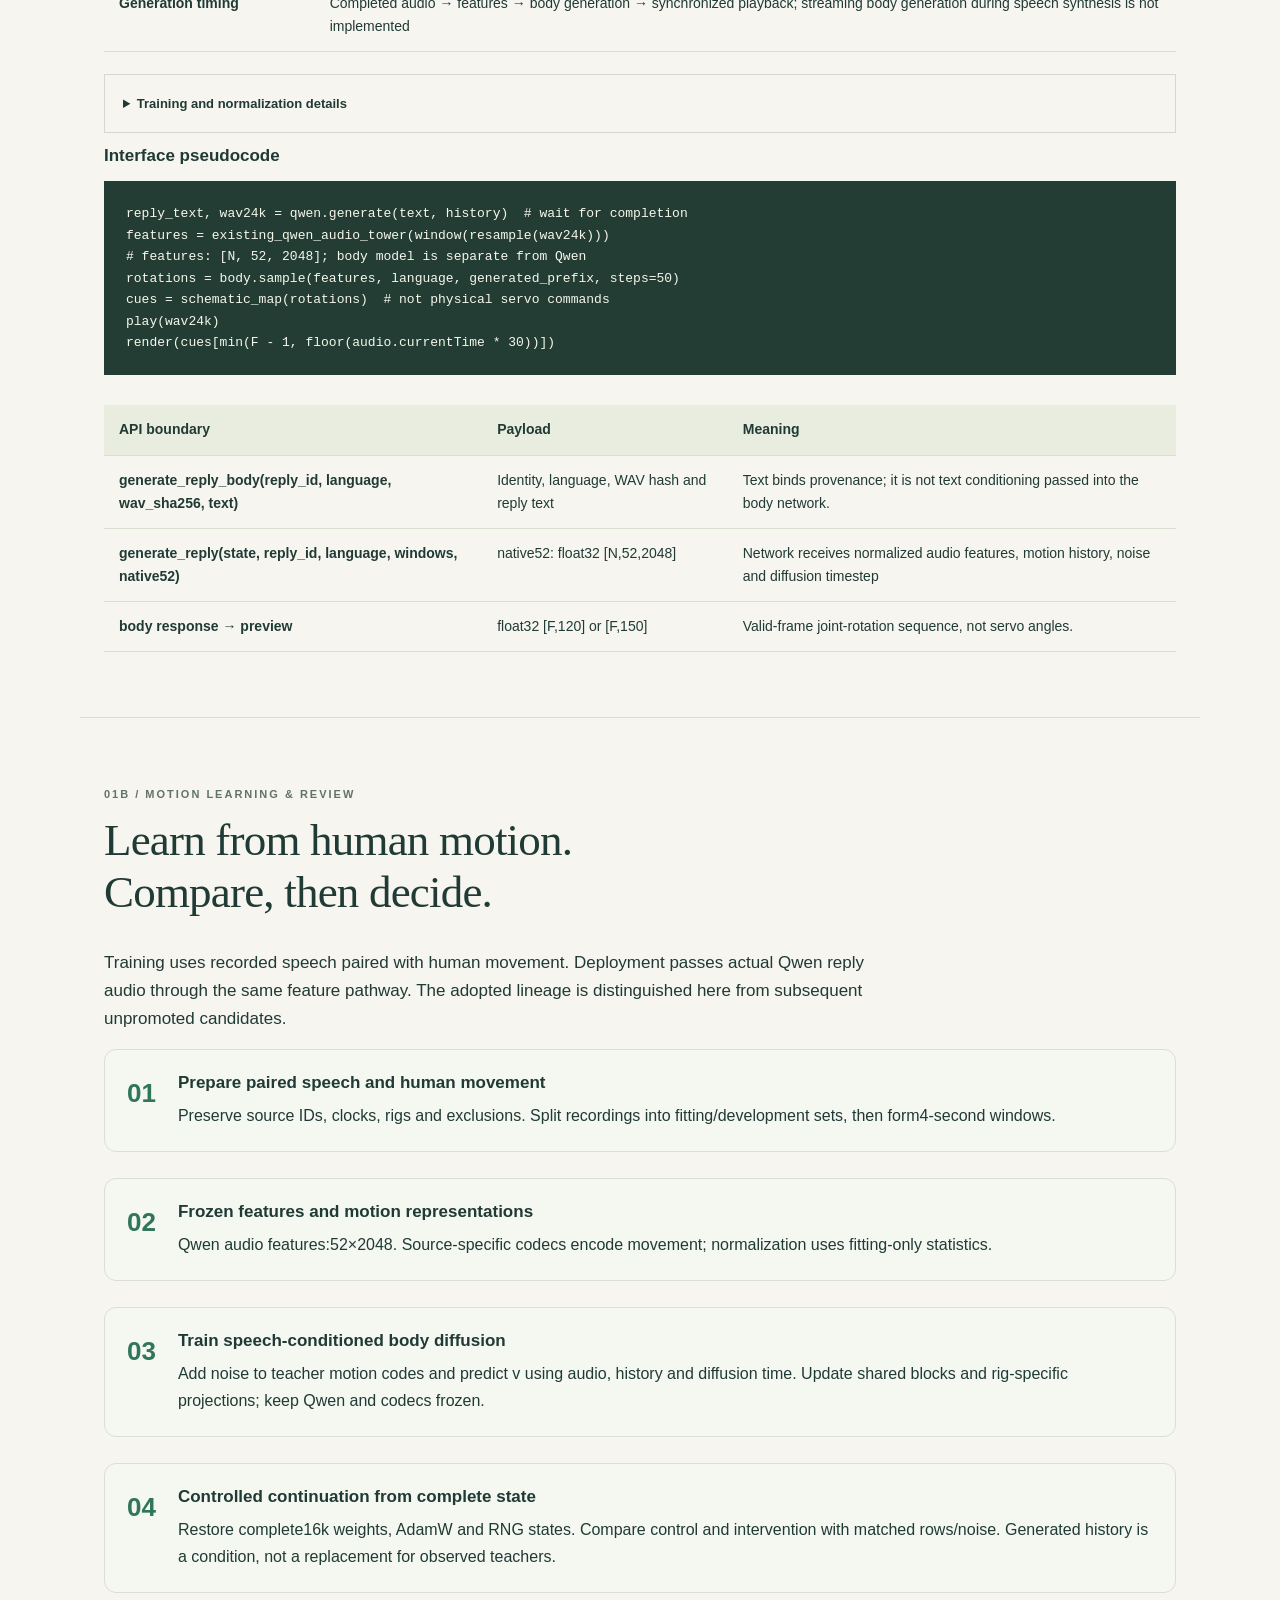
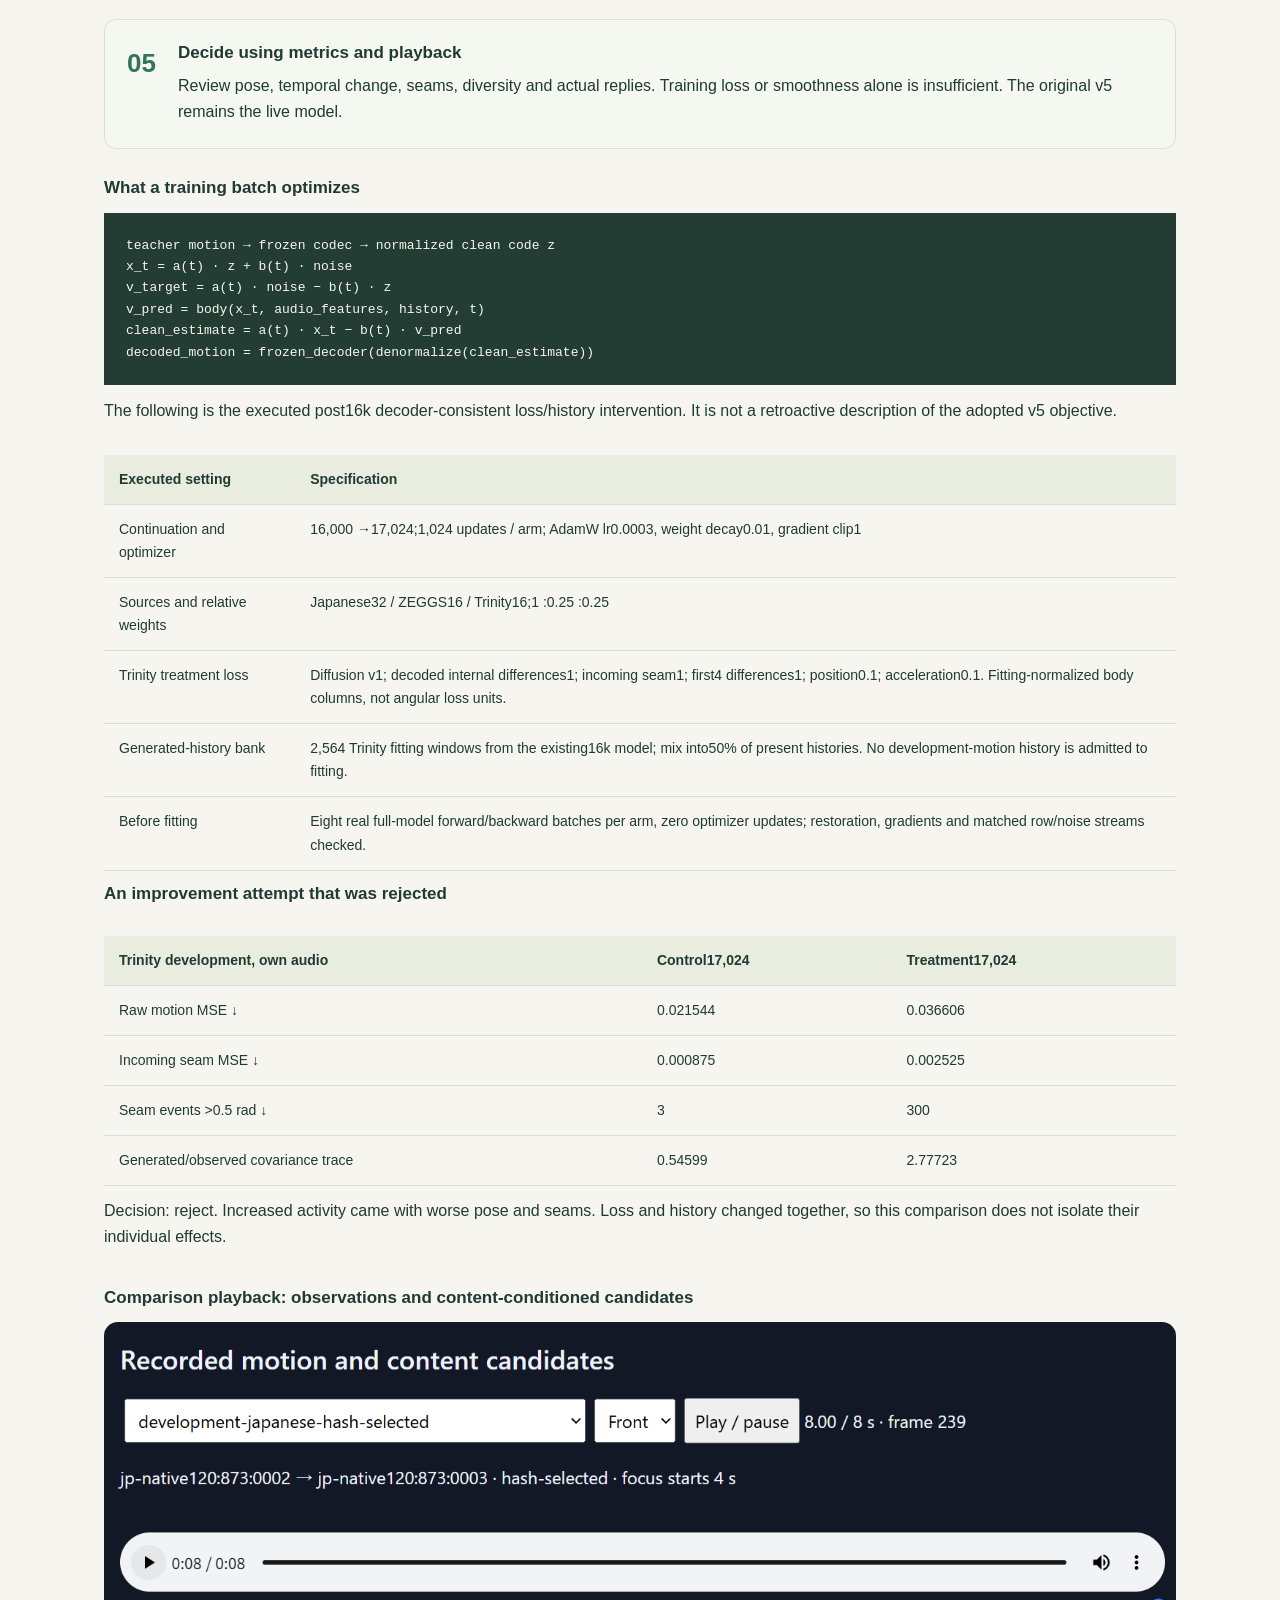
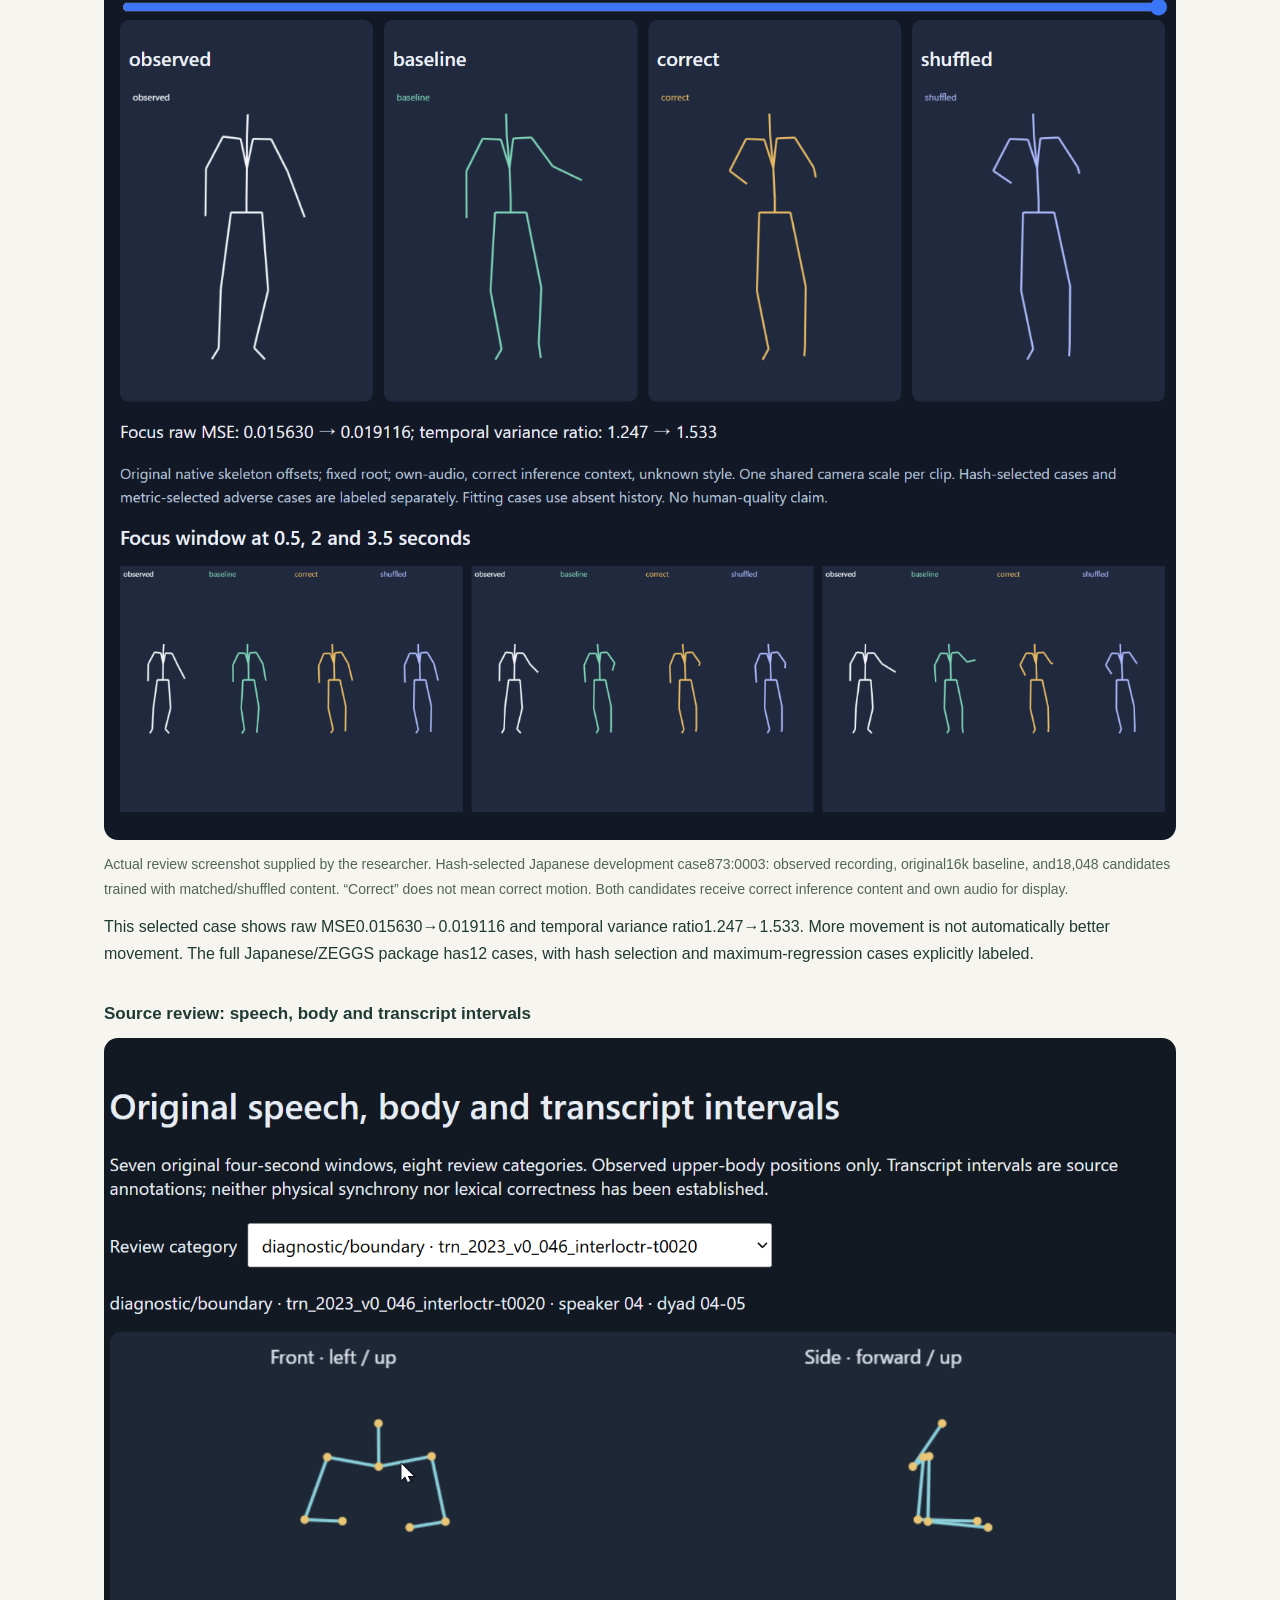
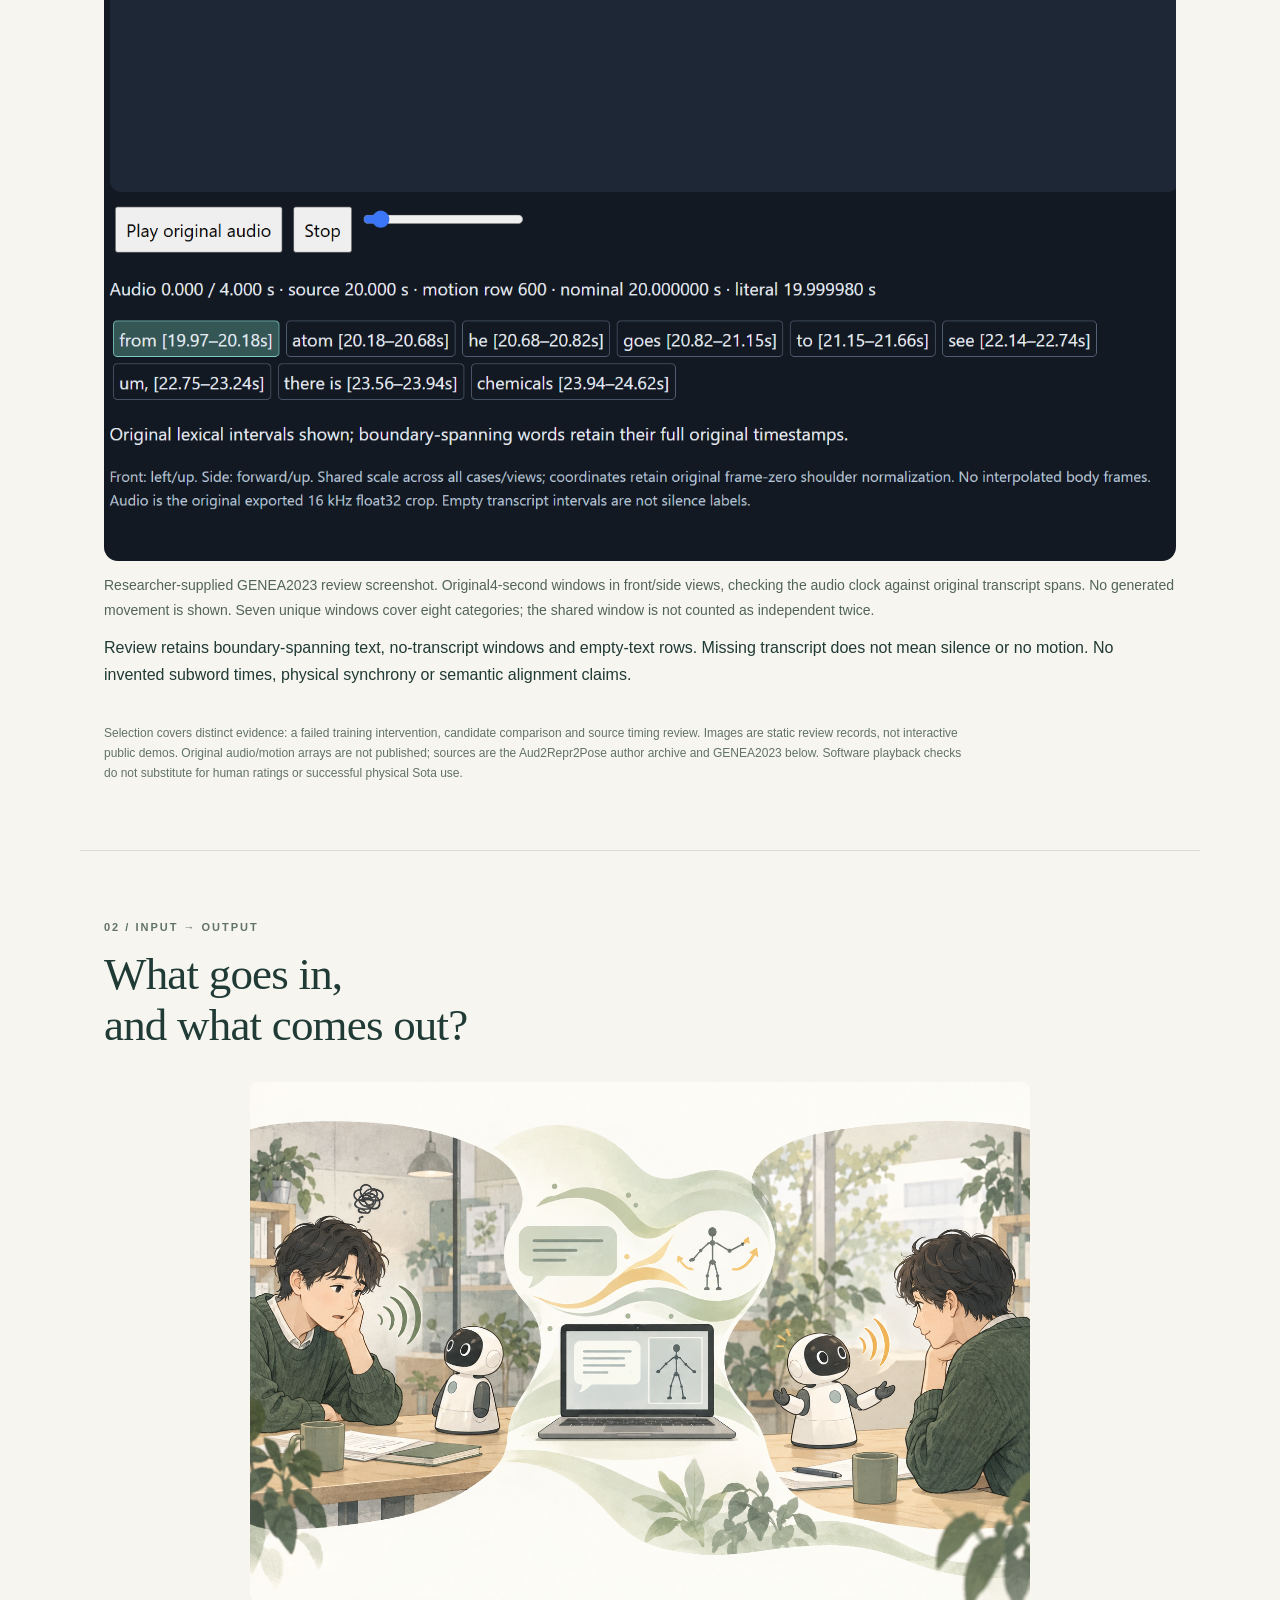
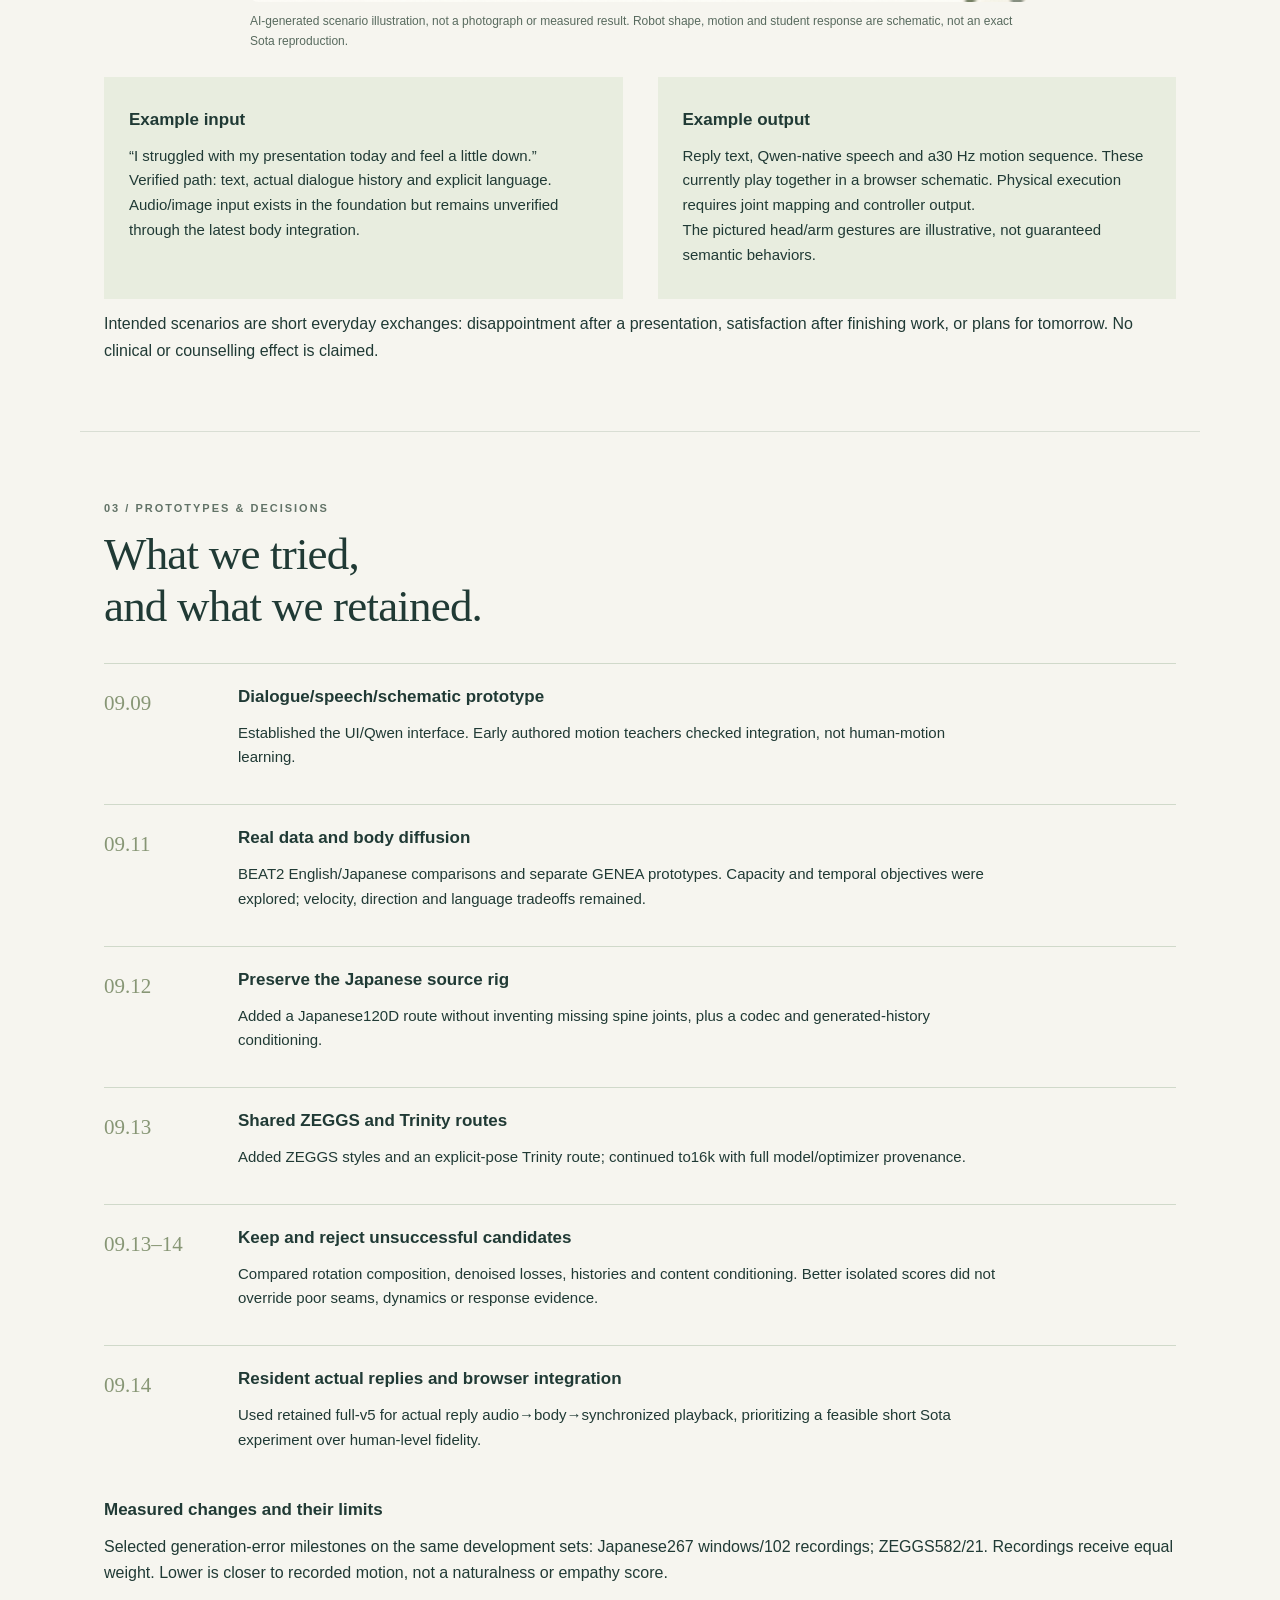
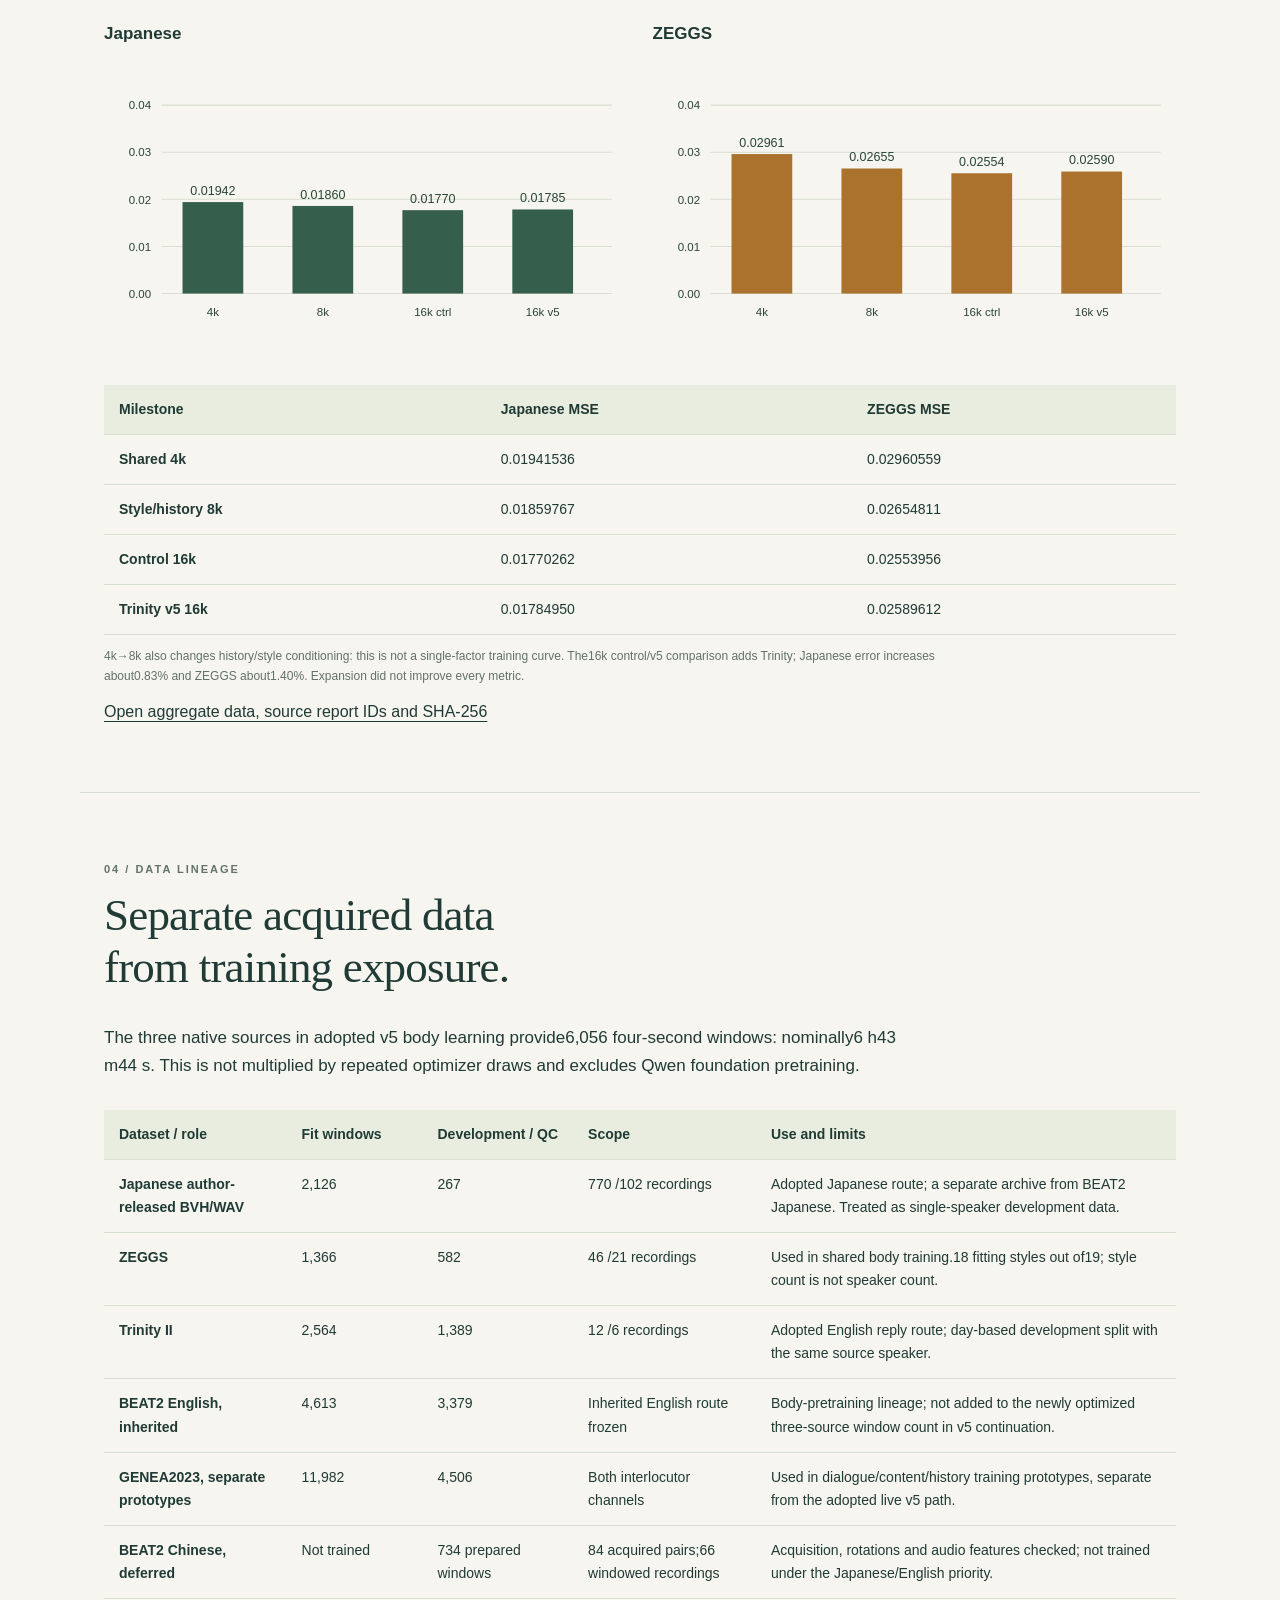
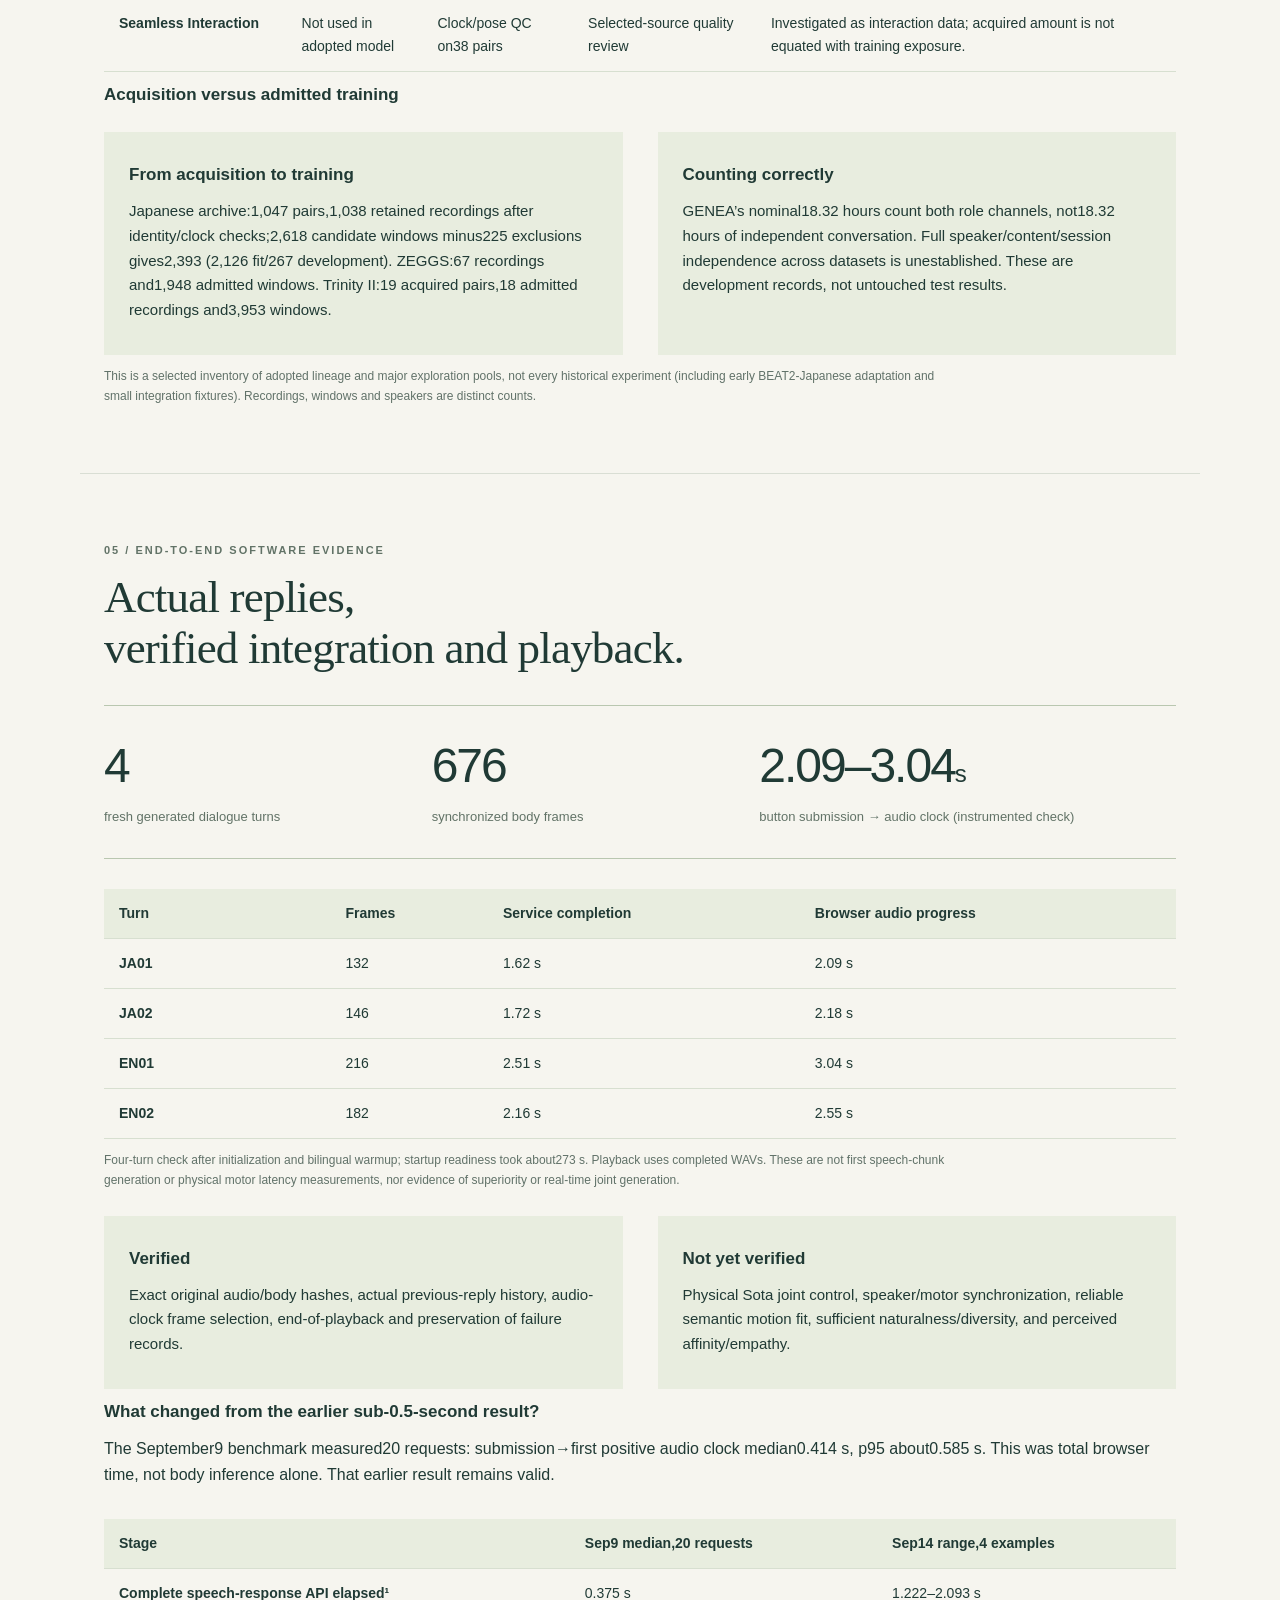
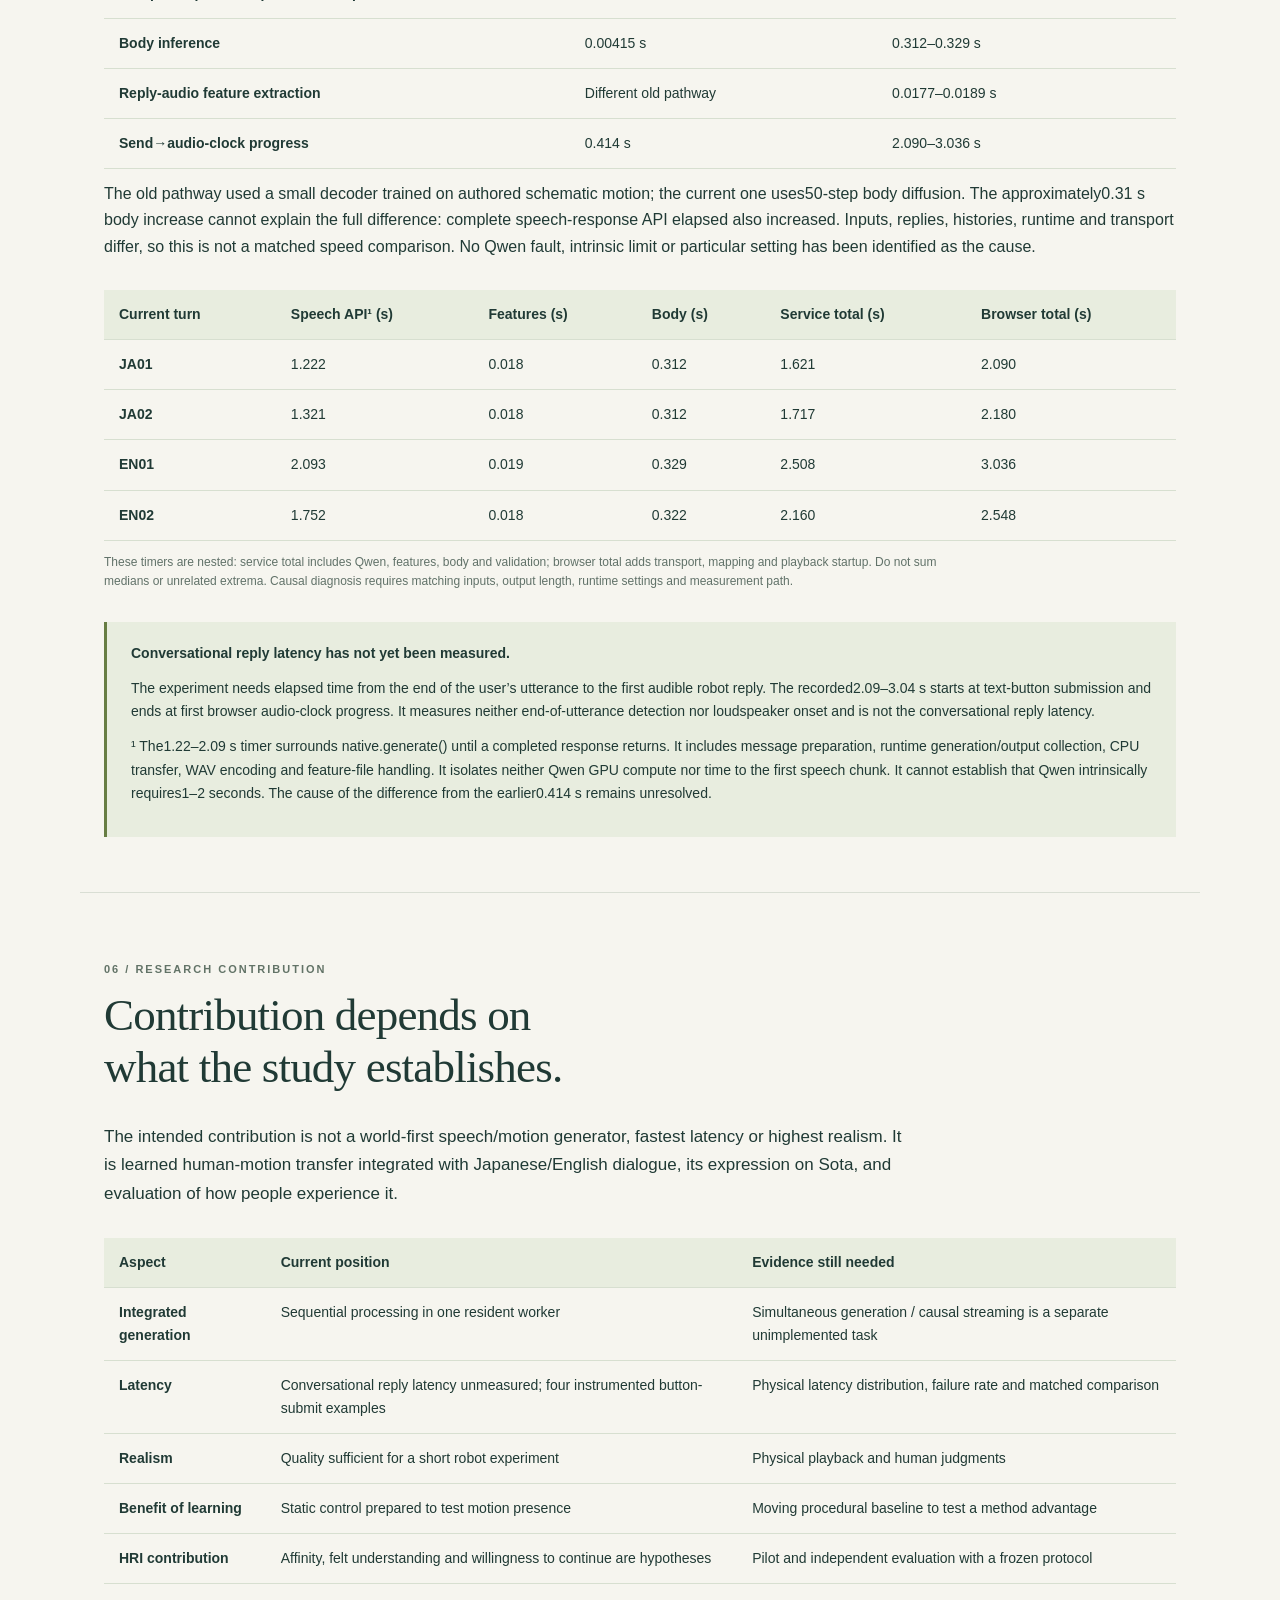
==== commit ac28b89d: "Add architecture diagrams, motion learning review and precise latency boundaries" ====
--- a/en.html
+++ b/en.html
@@ -1,2 +1,13 @@
 <!doctype html>
-<html lang="en"><head><meta charset="utf-8"><meta name="viewport" content="width=device-width,initial-scale=1"><meta name="description" content="Sota · Vstone official product information"><title>Sota · Vstone official product information | Emotion Bridge</title><link rel="stylesheet" href="style.css"><link rel="alternate" hreflang="ja" href="index.html"><link rel="alternate" hreflang="en" href="en.html"></head><body><a class="skip" href="#main">Skip to content</a><header><a class="brand" href="en.html">emotion<span>bridge</span><small>RESEARCH NOTE / 02</small></a><div class="header-right"><div class="language" aria-label="Language"><a lang="ja" href="index.html">日本語</a><span>/</span><a lang="en" href="en.html" aria-current="page">English</a></div><nav aria-label="Sections"><a href="#architecture">Architecture</a><a href="#history">Progress</a><a href="#datasets">Data</a><a href="#credits">Sources</a></nav></div></header><main id="main"><section class="hero"><p class="eyebrow">HUMAN–ROBOT INTERACTION · 2026.09.14</p><h1>Giving conversation<br>a learned bodily expression.</h1><p class="lead">Can behavior learned from human motion make conversation with a small robot feel more approachable and understanding?</p><div class="tags"><span>Japanese + English</span><span>Qwen3-Omni + learned body</span><span>Sota experiment preparation</span></div><div class="status"><i aria-hidden="true"></i><div><strong>Verified: sequential generation and synchronized playback. Physical and participant evaluation remain open.</strong><br>Qwen completes the reply audio before the body model generates its movement. This does not establish simultaneous speech/body generation or joint end-to-end training.</div></div></section><section id="scenario"><p class="eyebrow">01 / INPUT → OUTPUT</p><h2>What goes in,<br>and what comes out?</h2><figure class="scene"><img src="scenario.png" width="1536" height="1024" alt="Illustrated scenario of a student speaking, internal processing, and a robot replying with speech and movement"><figcaption>AI-generated scenario illustration, not a photograph or measured result. Robot shape, motion and student response are schematic, not an exact Sota reproduction.</figcaption></figure><div class="two"><article class="card"><h3>Example input</h3><p>“I struggled with my presentation today and feel a little down.”<br>Verified path: text, actual dialogue history and explicit language. Audio/image input exists in the foundation but remains unverified through the latest body integration.</p></article><article class="card"><h3>Example output</h3><p>Reply text, Qwen-native speech and a30 Hz motion sequence. These currently play together in a browser schematic. Physical execution requires joint mapping and controller output.<br>The pictured head/arm gestures are illustrative, not guaranteed semantic behaviors.</p></article></div><p>Intended scenarios are short everyday exchanges: disappointment after a presentation, satisfaction after finishing work, or plans for tomorrow. No clinical or counselling effect is claimed.</p></section><section id="architecture"><p class="eyebrow">02 / ARCHITECTURE</p><h2>A learned body extension<br>to a frozen foundation.</h2><div class="architecture" aria-label="Current sequential generation path"><div class="node plain"><b>A</b><div><h3>Input + history</h3><p>Text + language ja/en</p></div></div><div class="down" aria-hidden="true">↓</div><div class="node frozen"><b>B</b><div><h3>Frozen Qwen3-Omni</h3><p>Reply text + completed reply audio</p></div></div><div class="down" aria-hidden="true">↓</div><div class="node frozen"><b>C</b><div><h3>Resident audio encoder</h3><p>4-second windows →52×2048 features</p></div></div><div class="down" aria-hidden="true">↓</div><div class="node learned"><b>D</b><div><h3>Shared conditioned body diffusion</h3><p>Noise + audio + previous30 frames →50 steps</p></div></div><div class="down" aria-hidden="true">↓</div><div class="node frozen"><b>E</b><div><h3>Route-specific motion decoder</h3><p>Japanese120D / English Trinity150D →30 Hz</p></div></div><div class="down" aria-hidden="true">↓</div><div class="node plain"><b>F</b><div><h3>Schematic mapping + synchronized playback</h3><p>Original audio clock drives movement frames</p></div></div></div><p class="legend">Green: updated during body training · Blue: frozen during integration training · No weights update during inference</p><div class="two"><article class="card"><h3>How integration works</h3><p>Qwen and the body model stay in one resident worker, joined by reply identity and exact audio hashes. The existing audio encoder is reused to avoid duplicate GPU loading. Stages execute sequentially within a request, then speech and movement play together.</p></article><article class="card"><h3>Inside the body model</h3><p>A width256,12-block shared lineage uses source-specific input/output projections and motion codecs. The adopted v5 has14,055,926 trainable body parameters; this is not the total including Qwen.</p></article></div><div class="table-wrap"><table><thead><tr><th scope="col">Distinction</th><th scope="col">Current implementation</th></tr></thead><tbody><tr><th scope="row">Dialogue history</th><td>Previous utterances and actual Qwen replies feed the next turn</td></tr><tr><th scope="row">Motion history</th><td>Use the previous generated30-frame suffix within a reply; reset across replies</td></tr><tr><th scope="row">Semantic input to movement</th><td>Adopted live path conditions on reply-audio features; direct reply-text conditioning is not adopted</td></tr><tr><th scope="row">English and Japanese</th><td>Separate output routes in a shared model; no invented joints to hide rig differences</td></tr><tr><th scope="row">Generation timing</th><td>Completed audio → features → body generation → synchronized playback; streaming body generation during speech synthesis is not implemented</td></tr></tbody></table></div><details><summary>Training and normalization details</summary><p>Japanese/ZEGGS predict latent dynamics; Trinity predicts pose and dynamics. Training combines diffusion prediction loss with decoded-motion objectives through frozen decoders. Generated histories are conditions, never replacement teachers. Statistics use fitting splits; Qwen, the original English route and codecs remain frozen during continuation.</p><p>Trinity8k→16k continuation: batches32 Japanese,16 ZEGGS,16 Trinity; source weights1:0.25:0.25. Existing AdamW states are restored; only10 new Trinity tensors start with empty optimizer state. Generated-history mixture0.5, audio/history dropout0.1. These describe the executed lineage, not a new ongoing training run.</p></details></section><section id="history"><p class="eyebrow">03 / PROTOTYPES & DECISIONS</p><h2>What we tried,<br>and what we retained.</h2><div class="steps"><article><span>09.09</span><div><h3>Dialogue/speech/schematic prototype</h3><p>Established the UI/Qwen interface. Early authored motion teachers checked integration, not human-motion learning.</p></div></article><article><span>09.11</span><div><h3>Real data and body diffusion</h3><p>BEAT2 English/Japanese comparisons and separate GENEA prototypes. Capacity and temporal objectives were explored; velocity, direction and language tradeoffs remained.</p></div></article><article><span>09.12</span><div><h3>Preserve the Japanese source rig</h3><p>Added a Japanese120D route without inventing missing spine joints, plus a codec and generated-history conditioning.</p></div></article><article><span>09.13</span><div><h3>Shared ZEGGS and Trinity routes</h3><p>Added ZEGGS styles and an explicit-pose Trinity route; continued to16k with full model/optimizer provenance.</p></div></article><article><span>09.13–14</span><div><h3>Keep and reject unsuccessful candidates</h3><p>Compared rotation composition, denoised losses, histories and content conditioning. Better isolated scores did not override poor seams, dynamics or response evidence.</p></div></article><article><span>09.14</span><div><h3>Resident actual replies and browser integration</h3><p>Used retained full-v5 for actual reply audio→body→synchronized playback, prioritizing a feasible short Sota experiment over human-level fidelity.</p></div></article></div><h3>Measured changes and their limits</h3><p>Selected generation-error milestones on the same development sets: Japanese267 windows/102 recordings; ZEGGS582/21. Recordings receive equal weight. Lower is closer to recorded motion, not a naturalness or empathy score.</p><div class="two charts"><figure><h3>Japanese</h3><svg viewBox="0 0 500 275" role="img" aria-label="Japanese raw MSE"><title>Japanese: raw rotation6D MSE</title><line x1="55" y1="225.0" x2="485" y2="225.0" stroke="#d8dfd0"/><text x="45" y="229.0" text-anchor="end" font-size="11">0.00</text><line x1="55" y1="180.0" x2="485" y2="180.0" stroke="#d8dfd0"/><text x="45" y="184.0" text-anchor="end" font-size="11">0.01</text><line x1="55" y1="135.0" x2="485" y2="135.0" stroke="#d8dfd0"/><text x="45" y="139.0" text-anchor="end" font-size="11">0.02</text><line x1="55" y1="90.0" x2="485" y2="90.0" stroke="#d8dfd0"/><text x="45" y="94.0" text-anchor="end" font-size="11">0.03</text><line x1="55" y1="45.0" x2="485" y2="45.0" stroke="#d8dfd0"/><text x="45" y="49.0" text-anchor="end" font-size="11">0.04</text><rect x="75" y="137.63086210850093" width="58" height="87.36913789149907" fill="#365e4d"/><text x="104" y="130.63086210850093" text-anchor="middle" font-size="12">0.01942</text><text x="104" y="246" text-anchor="middle" font-size="11">4k</text><rect x="180" y="141.3104773423157" width="58" height="83.68952265768431" fill="#365e4d"/><text x="209" y="134.3104773423157" text-anchor="middle" font-size="12">0.01860</text><text x="209" y="246" text-anchor="middle" font-size="11">8k</text><rect x="285" y="145.33820069836543" width="58" height="79.66179930163456" fill="#365e4d"/><text x="314" y="138.33820069836543" text-anchor="middle" font-size="12">0.01770</text><text x="314" y="246" text-anchor="middle" font-size="11">16k ctrl</text><rect x="390" y="144.67724413985465" width="58" height="80.32275586014535" fill="#365e4d"/><text x="419" y="137.67724413985465" text-anchor="middle" font-size="12">0.01785</text><text x="419" y="246" text-anchor="middle" font-size="11">16k v5</text></svg></figure><figure><h3>ZEGGS</h3><svg viewBox="0 0 500 275" role="img" aria-label="ZEGGS raw MSE"><title>ZEGGS: raw rotation6D MSE</title><line x1="55" y1="225.0" x2="485" y2="225.0" stroke="#d8dfd0"/><text x="45" y="229.0" text-anchor="end" font-size="11">0.00</text><line x1="55" y1="180.0" x2="485" y2="180.0" stroke="#d8dfd0"/><text x="45" y="184.0" text-anchor="end" font-size="11">0.01</text><line x1="55" y1="135.0" x2="485" y2="135.0" stroke="#d8dfd0"/><text x="45" y="139.0" text-anchor="end" font-size="11">0.02</text><line x1="55" y1="90.0" x2="485" y2="90.0" stroke="#d8dfd0"/><text x="45" y="94.0" text-anchor="end" font-size="11">0.03</text><line x1="55" y1="45.0" x2="485" y2="45.0" stroke="#d8dfd0"/><text x="45" y="49.0" text-anchor="end" font-size="11">0.04</text><rect x="75" y="91.7748495810886" width="58" height="133.2251504189114" fill="#aa722c"/><text x="104" y="84.7748495810886" text-anchor="middle" font-size="12">0.02961</text><text x="104" y="246" text-anchor="middle" font-size="11">4k</text><rect x="180" y="105.53351752248723" width="58" height="119.46648247751277" fill="#aa722c"/><text x="209" y="98.53351752248723" text-anchor="middle" font-size="12">0.02655</text><text x="209" y="246" text-anchor="middle" font-size="11">8k</text><rect x="285" y="110.07199600914585" width="58" height="114.92800399085415" fill="#aa722c"/><text x="314" y="103.07199600914585" text-anchor="middle" font-size="12">0.02554</text><text x="314" y="246" text-anchor="middle" font-size="11">16k ctrl</text><rect x="390" y="108.46746127299913" width="58" height="116.53253872700087" fill="#aa722c"/><text x="419" y="101.46746127299913" text-anchor="middle" font-size="12">0.02590</text><text x="419" y="246" text-anchor="middle" font-size="11">16k v5</text></svg></figure></div><div class="table-wrap"><table><thead><tr><th scope="col">Milestone</th><th scope="col">Japanese MSE</th><th scope="col">ZEGGS MSE</th></tr></thead><tbody><tr><th scope="row">Shared 4k</th><td>0.01941536</td><td>0.02960559</td></tr><tr><th scope="row">Style/history 8k</th><td>0.01859767</td><td>0.02654811</td></tr><tr><th scope="row">Control 16k</th><td>0.01770262</td><td>0.02553956</td></tr><tr><th scope="row">Trinity v5 16k</th><td>0.01784950</td><td>0.02589612</td></tr></tbody></table></div><p class="caption">4k→8k also changes history/style conditioning: this is not a single-factor training curve. The16k control/v5 comparison adds Trinity; Japanese error increases about0.83% and ZEGGS about1.40%. Expansion did not improve every metric.</p><p><a href="evidence.json">Open aggregate data, source report IDs and SHA-256</a></p></section><section id="datasets"><p class="eyebrow">04 / DATA LINEAGE</p><h2>Separate acquired data<br>from training exposure.</h2><p class="intro">The three native sources in adopted v5 body learning provide6,056 four-second windows: nominally6 h43 m44 s. This is not multiplied by repeated optimizer draws and excludes Qwen foundation pretraining.</p><div class="table-wrap"><table><thead><tr><th scope="col">Dataset / role</th><th scope="col">Fit windows</th><th scope="col">Development / QC</th><th scope="col">Scope</th><th scope="col">Use and limits</th></tr></thead><tbody><tr><th scope="row">Japanese author-released BVH/WAV</th><td>2,126</td><td>267</td><td>770 /102 recordings</td><td>Adopted Japanese route; a separate archive from BEAT2 Japanese. Treated as single-speaker development data.</td></tr><tr><th scope="row">ZEGGS</th><td>1,366</td><td>582</td><td>46 /21 recordings</td><td>Used in shared body training.18 fitting styles out of19; style count is not speaker count.</td></tr><tr><th scope="row">Trinity II</th><td>2,564</td><td>1,389</td><td>12 /6 recordings</td><td>Adopted English reply route; day-based development split with the same source speaker.</td></tr><tr><th scope="row">BEAT2 English, inherited</th><td>4,613</td><td>3,379</td><td>Inherited English route frozen</td><td>Body-pretraining lineage; not added to the newly optimized three-source window count in v5 continuation.</td></tr><tr><th scope="row">GENEA2023, separate prototypes</th><td>11,982</td><td>4,506</td><td>Both interlocutor channels</td><td>Used in dialogue/content/history training prototypes, separate from the adopted live v5 path.</td></tr><tr><th scope="row">BEAT2 Chinese, deferred</th><td>Not trained</td><td>734 prepared windows</td><td>84 acquired pairs;66 windowed recordings</td><td>Acquisition, rotations and audio features checked; not trained under the Japanese/English priority.</td></tr><tr><th scope="row">Seamless Interaction</th><td>Not used in adopted model</td><td>Clock/pose QC on38 pairs</td><td>Selected-source quality review</td><td>Investigated as interaction data; acquired amount is not equated with training exposure.</td></tr></tbody></table></div><h3>Acquisition versus admitted training</h3><div class="two"><article class="card"><h3>From acquisition to training</h3><p>Japanese archive:1,047 pairs,1,038 retained recordings after identity/clock checks;2,618 candidate windows minus225 exclusions gives2,393 (2,126 fit/267 development). ZEGGS:67 recordings and1,948 admitted windows. Trinity II:19 acquired pairs,18 admitted recordings and3,953 windows.</p></article><article class="card"><h3>Counting correctly</h3><p>GENEA’s nominal18.32 hours count both role channels, not18.32 hours of independent conversation. Full speaker/content/session independence across datasets is unestablished. These are development records, not untouched test results.</p></article></div><p class="caption">This is a selected inventory of adopted lineage and major exploration pools, not every historical experiment (including early BEAT2-Japanese adaptation and small integration fixtures). Recordings, windows and speakers are distinct counts.</p></section><section id="evidence"><p class="eyebrow">05 / END-TO-END SOFTWARE EVIDENCE</p><h2>Actual replies,<br>verified integration and playback.</h2><div class="metrics"><article><strong>4</strong><span>fresh generated dialogue turns</span></article><article><strong>676</strong><span>synchronized body frames</span></article><article><strong>2.09–3.04<span>s</span></strong><span>submission to first audio progress</span></article></div><div class="table-wrap"><table><thead><tr><th scope="col">Turn</th><th scope="col">Frames</th><th scope="col">Service completion</th><th scope="col">Browser audio progress</th></tr></thead><tbody><tr><th scope="row">JA01</th><td>132</td><td>1.62 s</td><td>2.09 s</td></tr><tr><th scope="row">JA02</th><td>146</td><td>1.72 s</td><td>2.18 s</td></tr><tr><th scope="row">EN01</th><td>216</td><td>2.51 s</td><td>3.04 s</td></tr><tr><th scope="row">EN02</th><td>182</td><td>2.16 s</td><td>2.55 s</td></tr></tbody></table></div><p class="caption">Four-turn check after initialization and bilingual warmup; startup readiness took about273 s. Playback uses completed WAVs. These are not first speech-chunk generation or physical motor latency measurements, nor evidence of superiority or real-time joint generation.</p><div class="two"><article class="card"><h3>Verified</h3><p>Exact original audio/body hashes, actual previous-reply history, audio-clock frame selection, end-of-playback and preservation of failure records.</p></article><article class="card"><h3>Not yet verified</h3><p>Physical Sota joint control, speaker/motor synchronization, reliable semantic motion fit, sufficient naturalness/diversity, and perceived affinity/empathy.</p></article></div></section><section id="contribution"><p class="eyebrow">06 / RESEARCH CONTRIBUTION</p><h2>Contribution depends on<br>what the study establishes.</h2><p class="intro">The intended contribution is not a world-first speech/motion generator, fastest latency or highest realism. It is learned human-motion transfer integrated with Japanese/English dialogue, its expression on Sota, and evaluation of how people experience it.</p><div class="table-wrap"><table><thead><tr><th scope="col">Aspect</th><th scope="col">Current position</th><th scope="col">Evidence still needed</th></tr></thead><tbody><tr><th scope="row">Integrated generation</th><td>Sequential processing in one resident worker</td><td>Simultaneous generation / causal streaming is a separate unimplemented task</td></tr><tr><th scope="row">Latency</th><td>About2–3 s in four warm examples</td><td>Physical latency distribution, failure rate and matched comparison</td></tr><tr><th scope="row">Realism</th><td>Quality sufficient for a short robot experiment</td><td>Physical playback and human judgments</td></tr><tr><th scope="row">Benefit of learning</th><td>Static control prepared to test motion presence</td><td>Moving procedural baseline to test a method advantage</td></tr><tr><th scope="row">HRI contribution</th><td>Affinity, felt understanding and willingness to continue are hypotheses</td><td>Pilot and independent evaluation with a frozen protocol</td></tr></tbody></table></div><p>Motion-Omni reports motion from speech-producing hidden states. Our current system feeds completed audio to a body model, so these are different meanings of integration. Distinctions and any advantage require implementation comparison and evaluation. <a href="https://github.com/step-out/Motion-Omni">Motion-Omni ↗</a></p></section><section id="next"><p class="eyebrow">07 / NEXT STEPS</p><h2>Next: the laboratory Sota.</h2><div class="steps"><article><span>01</span><div><h3>Arrange access</h3><p>Discuss borrowing with the professor; inspect the SDK, connection and joint conventions.</p></div></article><article><span>02</span><div><h3>Rehearse a short physical dialogue</h3><p>Compare learned movement and an initial-pose hold with identical speech; record expression, synchronization and failures.</p></div></article><article><span>03</span><div><h3>Freeze and evaluate</h3><p>Specify a moving baseline, measures, participants, topics and order. Further learning should address a concrete obstacle to the experiment.</p></div></article></div></section><section id="credits"><p class="eyebrow">08 / SOURCES & RIGHTS</p><h2>Papers, datasets<br>and architectural context.</h2><p>Roles are explicit. Related architecture does not imply that its weights or code were adopted. The table above reports project usage rather than total published corpus size.</p><ol class="references"><li><a href="https://arxiv.org/abs/2509.17765">Qwen3-Omni Technical Report</a><p>Foundation for dialogue, audiovisual understanding and speech; not evidence of our joint body training.</p></li><li><a href="https://huggingface.co/YihongJin/Qwen3-Omni-30B-A3B-Instruct-NVFP4-W4A4-full-thinker-awqclip">Deployed quantized Qwen derivative · YihongJin</a><p>Actual quantized deployment; the foundation model was not trained by this project.</p></li><li><a href="https://github.com/vllm-project/vllm-omni">vLLM-Omni</a><p>Runtime infrastructure for resident multimodal inference.</p></li><li><a href="https://svito-zar.github.io/audio2gestures/">Aud2Repr2Pose / Moving Fast and Slow · Kucherenko et al.</a><p>Author-linked speech/motion archive used for our Japanese120D teachers; related representation-learning work.</p></li><li><a href="https://github.com/GestureGeneration/Speech_driven_gesture_generation_with_autoencoder">Speech-driven gesture generation with an autoencoder · author code</a><p>Author implementation linking the Japanese data; this does not mean its complete model was adopted.</p></li><li><a href="https://arxiv.org/abs/2401.00374">EMAGE / BEAT2 · Liu et al.</a><p>BEAT2 source paper for English body pretraining and earlier experiments; not a reproduction of the full EMAGE architecture.</p></li><li><a href="https://huggingface.co/datasets/H-Liu1997/BEAT2">BEAT2 · author-linked release</a><p>Release used in early English/Japanese comparisons and Chinese acquisition/QC; corpus size differs from project usage.</p></li><li><a href="https://arxiv.org/abs/2209.07556">ZeroEGGS / ZEGGS · Ghorbani et al.</a><p>Expressive speech/motion data and related method; performance styles are not empathy labels.</p></li><li><a href="https://github.com/ubisoft/ubisoft-laforge-ZeroEGGS">ZEGGS · Ubisoft author repository</a><p>Primary release and terms; no third-party data is redistributed on this site.</p></li><li><a href="https://trinityspeechgesture.scss.tcd.ie/">Trinity Speech-Gesture · dataset and terms</a><p>Selected Trinity II subset used here; distinguished from Trinity I.</p></li><li><a href="https://www.cs.ucdavis.edu/~neff/papers/ExpressGesture_Ferstl2021_preprint.pdf">ExpressGesture · Ferstl et al.</a><p>Author paper associated with Trinity II.</p></li><li><a href="https://arxiv.org/abs/2308.12646">The GENEA Challenge 2023 · Kucherenko et al.</a><p>Monadic/dyadic gesture evaluation; used in separate dialogue-conditioning prototypes and evaluation planning.</p></li><li><a href="https://github.com/facebookresearch/seamless_interaction">Seamless Interaction · Meta author repository</a><p>Interaction data acquisition/QC; no claim of training the adopted live model on it.</p></li><li><a href="https://arxiv.org/abs/1812.07035">On the Continuity of Rotation Representations · Zhou et al.</a><p>Basis for6D rotation representations:120D=20 joints×6,150D=25 joints×6.</p></li><li><a href="https://arxiv.org/abs/2209.14916">Human Motion Diffusion Model · Tevet et al.</a><p>Related motion-diffusion architecture; no MDM reproduction or benchmark claim here.</p></li><li><a href="https://arxiv.org/abs/2010.02502">Denoising Diffusion Implicit Models · Song et al.</a><p>Background for deterministic iterative reverse diffusion; the current implementation uses50 fixed steps.</p></li><li><a href="https://github.com/step-out/Motion-Omni">Motion-Omni · author implementation</a><p>Close joint speech/motion work using speech-producing hidden states; distinct from our current completed-audio cascade.</p></li><li><a href="https://doi.org/10.1007/978-981-97-5609-4_34">Bodily Emotional Expression with LLMs · Qiang et al., ICIC2024</a><p>Prior Sota expression/impression study; its results are not outcomes of this project.</p></li><li><a href="https://www.vstone.co.jp/products/sota/">Sota · Vstone official product information</a><p>Platform information; not a substitute for laboratory-unit configuration or calibration.</p></li></ol><p class="rights">© 2026 Emotion Bridge contributors, to the extent rights subsist in original text/layout. Scenario illustration generated with OpenAI image generation, not an experiment record. Third-party models, data, papers and names retain their respective rights and terms. Attribution is not redistribution permission. No original datasets, weights, paper PDFs/figures or participant materials are included.</p></section></main><footer><span>emotionbridge / research progress</span><span>Updated September14,2026 · Physical and human evaluation incomplete</span><button onclick="window.print()" type="button">Print / Save PDF</button></footer></body></html>
+<html lang="en"><head><meta charset="utf-8"><meta name="viewport" content="width=device-width,initial-scale=1"><meta name="description" content="Sota · Vstone official product information"><title>Sota · Vstone official product information | Emotion Bridge</title><link rel="stylesheet" href="style.css"><link rel="alternate" hreflang="ja" href="index.html"><link rel="alternate" hreflang="en" href="en.html"></head><body><a class="skip" href="#main">Skip to content</a><header><a class="brand" href="en.html">emotion<span>bridge</span><small>RESEARCH NOTE / 02</small></a><div class="header-right"><div class="language" aria-label="Language"><a lang="ja" href="index.html">日本語</a><span>/</span><a lang="en" href="en.html" aria-current="page">English</a></div><nav aria-label="Sections"><a href="#architecture">Architecture</a><a href="#motion-learning">Motion learning</a><a href="#history">Progress</a><a href="#datasets">Data</a><a href="#credits">Sources</a></nav></div></header><main id="main"><section class="hero"><p class="eyebrow">HUMAN–ROBOT INTERACTION · 2026.09.14</p><h1>Qwen × body generation.<br>Inside the model interface.</h1><p class="lead">A frozen dialogue/speech model and a speech-conditioned body diffusion model. A technical report on two separate models connected sequentially through generated-audio features.</p><div class="tags"><span>Japanese + English</span><span>Qwen3-Omni + learned body</span><span>Sota experiment preparation</span></div><div class="status"><i aria-hidden="true"></i><div><strong>Verified: sequential generation and synchronized playback. Physical and participant evaluation remain open.</strong><br>Qwen completes the reply audio before the body model generates its movement. This does not establish simultaneous speech/body generation or joint end-to-end training.</div></div></section><section id="architecture"><p class="eyebrow">01 / MODEL ARCHITECTURE</p><h2>Two models.<br>One sequential pipeline.</h2><p class="intro">This is an audio-mediated two-model cascade. The encoder is an existing Qwen component; the body diffusion model has separate parameters and training losses.</p><figure class="technical-figure"><div class="diagram-scroll"><img src="architecture-en.svg" alt="Architecture showing Qwen, separate body diffusion, tensor shapes and generated history"></div><figcaption><a href="architecture-en.svg">Open full-size architecture</a></figcaption></figure><figure class="technical-figure"><div class="diagram-scroll"><img src="sequence-en.svg" alt="Sequence: Qwen completion, feature extraction, body generation, synchronized playback"></div><figcaption><a href="sequence-en.svg">Open full-size sequence diagram</a></figcaption></figure><div class="two"><article class="card"><h3>How integration works</h3><p>Qwen and the body model stay in one resident worker, joined by reply identity and exact audio hashes. The existing audio encoder is reused to avoid duplicate GPU loading. Stages execute sequentially within a request, then speech and movement play together.</p></article><article class="card"><h3>Inside the body model</h3><p>A width256,12-block shared lineage uses source-specific input/output projections and motion codecs. The adopted v5 has14,055,926 trainable body parameters; this is not the total including Qwen.</p></article></div><div class="table-wrap"><table><thead><tr><th scope="col">Distinction</th><th scope="col">Current implementation</th></tr></thead><tbody><tr><th scope="row">Dialogue history</th><td>Previous utterances and actual Qwen replies feed the next turn</td></tr><tr><th scope="row">Motion history</th><td>Use the previous generated30-frame suffix within a reply; reset across replies</td></tr><tr><th scope="row">Semantic input to movement</th><td>Adopted live path conditions on reply-audio features; direct reply-text conditioning is not adopted</td></tr><tr><th scope="row">English and Japanese</th><td>Separate output routes in a shared model; no invented joints to hide rig differences</td></tr><tr><th scope="row">Generation timing</th><td>Completed audio → features → body generation → synchronized playback; streaming body generation during speech synthesis is not implemented</td></tr></tbody></table></div><details><summary>Training and normalization details</summary><p>Japanese/ZEGGS predict latent dynamics; Trinity predicts pose and dynamics. Training combines diffusion prediction loss with decoded-motion objectives through frozen decoders. Generated histories are conditions, never replacement teachers. Statistics use fitting splits; Qwen, the original English route and codecs remain frozen during continuation.</p><p>Trinity8k→16k continuation: batches32 Japanese,16 ZEGGS,16 Trinity; source weights1:0.25:0.25. Existing AdamW states are restored; only10 new Trinity tensors start with empty optimizer state. Generated-history mixture0.5, audio/history dropout0.1. These describe the executed lineage, not a new ongoing training run.</p></details><h3>Interface pseudocode</h3><pre class="interface-code">reply_text, wav24k = qwen.generate(text, history)  # wait for completion
+features = existing_qwen_audio_tower(window(resample(wav24k)))
+# features: [N, 52, 2048]; body model is separate from Qwen
+rotations = body.sample(features, language, generated_prefix, steps=50)
+cues = schematic_map(rotations)  # not physical servo commands
+play(wav24k)
+render(cues[min(F - 1, floor(audio.currentTime * 30))])</pre><div class="table-wrap"><table><thead><tr><th scope="col">API boundary</th><th scope="col">Payload</th><th scope="col">Meaning</th></tr></thead><tbody><tr><th scope="row">generate_reply_body(reply_id, language, wav_sha256, text)</th><td>Identity, language, WAV hash and reply text</td><td>Text binds provenance; it is not text conditioning passed into the body network.</td></tr><tr><th scope="row">generate_reply(state, reply_id, language, windows, native52)</th><td>native52: float32 [N,52,2048]</td><td>Network receives normalized audio features, motion history, noise and diffusion timestep</td></tr><tr><th scope="row">body response → preview</th><td>float32 [F,120] or [F,150]</td><td>Valid-frame joint-rotation sequence, not servo angles.</td></tr></tbody></table></div></section><section id="motion-learning"><p class="eyebrow">01B / MOTION LEARNING & REVIEW</p><h2>Learn from human motion.<br>Compare, then decide.</h2><p class="intro">Training uses recorded speech paired with human movement. Deployment passes actual Qwen reply audio through the same feature pathway. The adopted lineage is distinguished here from subsequent unpromoted candidates.</p><ol class="training-flow"><li><span>01</span><div><h3>Prepare paired speech and human movement</h3><p>Preserve source IDs, clocks, rigs and exclusions. Split recordings into fitting/development sets, then form4-second windows.</p></div></li><li><span>02</span><div><h3>Frozen features and motion representations</h3><p>Qwen audio features:52×2048. Source-specific codecs encode movement; normalization uses fitting-only statistics.</p></div></li><li><span>03</span><div><h3>Train speech-conditioned body diffusion</h3><p>Add noise to teacher motion codes and predict v using audio, history and diffusion time. Update shared blocks and rig-specific projections; keep Qwen and codecs frozen.</p></div></li><li><span>04</span><div><h3>Controlled continuation from complete state</h3><p>Restore complete16k weights, AdamW and RNG states. Compare control and intervention with matched rows/noise. Generated history is a condition, not a replacement for observed teachers.</p></div></li><li><span>05</span><div><h3>Decide using metrics and playback</h3><p>Review pose, temporal change, seams, diversity and actual replies. Training loss or smoothness alone is insufficient. The original v5 remains the live model.</p></div></li></ol><h3>What a training batch optimizes</h3><pre class="interface-code">teacher motion → frozen codec → normalized clean code z
+x_t = a(t) · z + b(t) · noise
+v_target = a(t) · noise − b(t) · z
+v_pred = body(x_t, audio_features, history, t)
+clean_estimate = a(t) · x_t − b(t) · v_pred
+decoded_motion = frozen_decoder(denormalize(clean_estimate))</pre><p>The following is the executed post16k decoder-consistent loss/history intervention. It is not a retroactive description of the adopted v5 objective.</p><div class="table-wrap"><table><thead><tr><th>Executed setting</th><th>Specification</th></tr></thead><tbody><tr><td>Continuation and optimizer</td><td>16,000 →17,024;1,024 updates / arm; AdamW lr0.0003, weight decay0.01, gradient clip1</td></tr><tr><td>Sources and relative weights</td><td>Japanese32 / ZEGGS16 / Trinity16;1 :0.25 :0.25</td></tr><tr><td>Trinity treatment loss</td><td>Diffusion v1; decoded internal differences1; incoming seam1; first4 differences1; position0.1; acceleration0.1. Fitting-normalized body columns, not angular loss units.</td></tr><tr><td>Generated-history bank</td><td>2,564 Trinity fitting windows from the existing16k model; mix into50% of present histories. No development-motion history is admitted to fitting.</td></tr><tr><td>Before fitting</td><td>Eight real full-model forward/backward batches per arm, zero optimizer updates; restoration, gradients and matched row/noise streams checked.</td></tr></tbody></table></div><h3>An improvement attempt that was rejected</h3><div class="table-wrap"><table><thead><tr><th>Trinity development, own audio</th><th>Control17,024</th><th>Treatment17,024</th></tr></thead><tbody><tr><td>Raw motion MSE ↓</td><td>0.021544</td><td>0.036606</td></tr><tr><td>Incoming seam MSE ↓</td><td>0.000875</td><td>0.002525</td></tr><tr><td>Seam events >0.5 rad ↓</td><td>3</td><td>300</td></tr><tr><td>Generated/observed covariance trace</td><td>0.54599</td><td>2.77723</td></tr></tbody></table></div><p>Decision: reject. Increased activity came with worse pose and seams. Loss and history changed together, so this comparison does not isolate their individual effects.</p><article class="review-example"><h3>Comparison playback: observations and content-conditioned candidates</h3><figure><a href="motion-comparison.png"><img loading="lazy" src="motion-comparison.png" alt="Comparison playback: observations and content-conditioned candidates"></a><figcaption>Actual review screenshot supplied by the researcher. Hash-selected Japanese development case873:0003: observed recording, original16k baseline, and18,048 candidates trained with matched/shuffled content. “Correct” does not mean correct motion. Both candidates receive correct inference content and own audio for display.</figcaption></figure><p>This selected case shows raw MSE0.015630→0.019116 and temporal variance ratio1.247→1.533. More movement is not automatically better movement. The full Japanese/ZEGGS package has12 cases, with hash selection and maximum-regression cases explicitly labeled.</p></article><article class="review-example"><h3>Source review: speech, body and transcript intervals</h3><figure><a href="source-timing.png"><img loading="lazy" src="source-timing.png" alt="Source review: speech, body and transcript intervals"></a><figcaption>Researcher-supplied GENEA2023 review screenshot. Original4-second windows in front/side views, checking the audio clock against original transcript spans. No generated movement is shown. Seven unique windows cover eight categories; the shared window is not counted as independent twice.</figcaption></figure><p>Review retains boundary-spanning text, no-transcript windows and empty-text rows. Missing transcript does not mean silence or no motion. No invented subword times, physical synchrony or semantic alignment claims.</p></article><p class="caption">Selection covers distinct evidence: a failed training intervention, candidate comparison and source timing review. Images are static review records, not interactive public demos. Original audio/motion arrays are not published; sources are the Aud2Repr2Pose author archive and GENEA2023 below. Software playback checks do not substitute for human ratings or successful physical Sota use.</p></section><section id="scenario"><p class="eyebrow">02 / INPUT → OUTPUT</p><h2>What goes in,<br>and what comes out?</h2><figure class="scene"><img src="scenario.png" width="1536" height="1024" alt="Illustrated scenario of a student speaking, internal processing, and a robot replying with speech and movement"><figcaption>AI-generated scenario illustration, not a photograph or measured result. Robot shape, motion and student response are schematic, not an exact Sota reproduction.</figcaption></figure><div class="two"><article class="card"><h3>Example input</h3><p>“I struggled with my presentation today and feel a little down.”<br>Verified path: text, actual dialogue history and explicit language. Audio/image input exists in the foundation but remains unverified through the latest body integration.</p></article><article class="card"><h3>Example output</h3><p>Reply text, Qwen-native speech and a30 Hz motion sequence. These currently play together in a browser schematic. Physical execution requires joint mapping and controller output.<br>The pictured head/arm gestures are illustrative, not guaranteed semantic behaviors.</p></article></div><p>Intended scenarios are short everyday exchanges: disappointment after a presentation, satisfaction after finishing work, or plans for tomorrow. No clinical or counselling effect is claimed.</p></section><section id="history"><p class="eyebrow">03 / PROTOTYPES & DECISIONS</p><h2>What we tried,<br>and what we retained.</h2><div class="steps"><article><span>09.09</span><div><h3>Dialogue/speech/schematic prototype</h3><p>Established the UI/Qwen interface. Early authored motion teachers checked integration, not human-motion learning.</p></div></article><article><span>09.11</span><div><h3>Real data and body diffusion</h3><p>BEAT2 English/Japanese comparisons and separate GENEA prototypes. Capacity and temporal objectives were explored; velocity, direction and language tradeoffs remained.</p></div></article><article><span>09.12</span><div><h3>Preserve the Japanese source rig</h3><p>Added a Japanese120D route without inventing missing spine joints, plus a codec and generated-history conditioning.</p></div></article><article><span>09.13</span><div><h3>Shared ZEGGS and Trinity routes</h3><p>Added ZEGGS styles and an explicit-pose Trinity route; continued to16k with full model/optimizer provenance.</p></div></article><article><span>09.13–14</span><div><h3>Keep and reject unsuccessful candidates</h3><p>Compared rotation composition, denoised losses, histories and content conditioning. Better isolated scores did not override poor seams, dynamics or response evidence.</p></div></article><article><span>09.14</span><div><h3>Resident actual replies and browser integration</h3><p>Used retained full-v5 for actual reply audio→body→synchronized playback, prioritizing a feasible short Sota experiment over human-level fidelity.</p></div></article></div><h3>Measured changes and their limits</h3><p>Selected generation-error milestones on the same development sets: Japanese267 windows/102 recordings; ZEGGS582/21. Recordings receive equal weight. Lower is closer to recorded motion, not a naturalness or empathy score.</p><div class="two charts"><figure><h3>Japanese</h3><svg viewBox="0 0 500 275" role="img" aria-label="Japanese raw MSE"><title>Japanese: raw rotation6D MSE</title><line x1="55" y1="225.0" x2="485" y2="225.0" stroke="#d8dfd0"/><text x="45" y="229.0" text-anchor="end" font-size="11">0.00</text><line x1="55" y1="180.0" x2="485" y2="180.0" stroke="#d8dfd0"/><text x="45" y="184.0" text-anchor="end" font-size="11">0.01</text><line x1="55" y1="135.0" x2="485" y2="135.0" stroke="#d8dfd0"/><text x="45" y="139.0" text-anchor="end" font-size="11">0.02</text><line x1="55" y1="90.0" x2="485" y2="90.0" stroke="#d8dfd0"/><text x="45" y="94.0" text-anchor="end" font-size="11">0.03</text><line x1="55" y1="45.0" x2="485" y2="45.0" stroke="#d8dfd0"/><text x="45" y="49.0" text-anchor="end" font-size="11">0.04</text><rect x="75" y="137.63086210850093" width="58" height="87.36913789149907" fill="#365e4d"/><text x="104" y="130.63086210850093" text-anchor="middle" font-size="12">0.01942</text><text x="104" y="246" text-anchor="middle" font-size="11">4k</text><rect x="180" y="141.3104773423157" width="58" height="83.68952265768431" fill="#365e4d"/><text x="209" y="134.3104773423157" text-anchor="middle" font-size="12">0.01860</text><text x="209" y="246" text-anchor="middle" font-size="11">8k</text><rect x="285" y="145.33820069836543" width="58" height="79.66179930163456" fill="#365e4d"/><text x="314" y="138.33820069836543" text-anchor="middle" font-size="12">0.01770</text><text x="314" y="246" text-anchor="middle" font-size="11">16k ctrl</text><rect x="390" y="144.67724413985465" width="58" height="80.32275586014535" fill="#365e4d"/><text x="419" y="137.67724413985465" text-anchor="middle" font-size="12">0.01785</text><text x="419" y="246" text-anchor="middle" font-size="11">16k v5</text></svg></figure><figure><h3>ZEGGS</h3><svg viewBox="0 0 500 275" role="img" aria-label="ZEGGS raw MSE"><title>ZEGGS: raw rotation6D MSE</title><line x1="55" y1="225.0" x2="485" y2="225.0" stroke="#d8dfd0"/><text x="45" y="229.0" text-anchor="end" font-size="11">0.00</text><line x1="55" y1="180.0" x2="485" y2="180.0" stroke="#d8dfd0"/><text x="45" y="184.0" text-anchor="end" font-size="11">0.01</text><line x1="55" y1="135.0" x2="485" y2="135.0" stroke="#d8dfd0"/><text x="45" y="139.0" text-anchor="end" font-size="11">0.02</text><line x1="55" y1="90.0" x2="485" y2="90.0" stroke="#d8dfd0"/><text x="45" y="94.0" text-anchor="end" font-size="11">0.03</text><line x1="55" y1="45.0" x2="485" y2="45.0" stroke="#d8dfd0"/><text x="45" y="49.0" text-anchor="end" font-size="11">0.04</text><rect x="75" y="91.7748495810886" width="58" height="133.2251504189114" fill="#aa722c"/><text x="104" y="84.7748495810886" text-anchor="middle" font-size="12">0.02961</text><text x="104" y="246" text-anchor="middle" font-size="11">4k</text><rect x="180" y="105.53351752248723" width="58" height="119.46648247751277" fill="#aa722c"/><text x="209" y="98.53351752248723" text-anchor="middle" font-size="12">0.02655</text><text x="209" y="246" text-anchor="middle" font-size="11">8k</text><rect x="285" y="110.07199600914585" width="58" height="114.92800399085415" fill="#aa722c"/><text x="314" y="103.07199600914585" text-anchor="middle" font-size="12">0.02554</text><text x="314" y="246" text-anchor="middle" font-size="11">16k ctrl</text><rect x="390" y="108.46746127299913" width="58" height="116.53253872700087" fill="#aa722c"/><text x="419" y="101.46746127299913" text-anchor="middle" font-size="12">0.02590</text><text x="419" y="246" text-anchor="middle" font-size="11">16k v5</text></svg></figure></div><div class="table-wrap"><table><thead><tr><th scope="col">Milestone</th><th scope="col">Japanese MSE</th><th scope="col">ZEGGS MSE</th></tr></thead><tbody><tr><th scope="row">Shared 4k</th><td>0.01941536</td><td>0.02960559</td></tr><tr><th scope="row">Style/history 8k</th><td>0.01859767</td><td>0.02654811</td></tr><tr><th scope="row">Control 16k</th><td>0.01770262</td><td>0.02553956</td></tr><tr><th scope="row">Trinity v5 16k</th><td>0.01784950</td><td>0.02589612</td></tr></tbody></table></div><p class="caption">4k→8k also changes history/style conditioning: this is not a single-factor training curve. The16k control/v5 comparison adds Trinity; Japanese error increases about0.83% and ZEGGS about1.40%. Expansion did not improve every metric.</p><p><a href="evidence.json">Open aggregate data, source report IDs and SHA-256</a></p></section><section id="datasets"><p class="eyebrow">04 / DATA LINEAGE</p><h2>Separate acquired data<br>from training exposure.</h2><p class="intro">The three native sources in adopted v5 body learning provide6,056 four-second windows: nominally6 h43 m44 s. This is not multiplied by repeated optimizer draws and excludes Qwen foundation pretraining.</p><div class="table-wrap"><table><thead><tr><th scope="col">Dataset / role</th><th scope="col">Fit windows</th><th scope="col">Development / QC</th><th scope="col">Scope</th><th scope="col">Use and limits</th></tr></thead><tbody><tr><th scope="row">Japanese author-released BVH/WAV</th><td>2,126</td><td>267</td><td>770 /102 recordings</td><td>Adopted Japanese route; a separate archive from BEAT2 Japanese. Treated as single-speaker development data.</td></tr><tr><th scope="row">ZEGGS</th><td>1,366</td><td>582</td><td>46 /21 recordings</td><td>Used in shared body training.18 fitting styles out of19; style count is not speaker count.</td></tr><tr><th scope="row">Trinity II</th><td>2,564</td><td>1,389</td><td>12 /6 recordings</td><td>Adopted English reply route; day-based development split with the same source speaker.</td></tr><tr><th scope="row">BEAT2 English, inherited</th><td>4,613</td><td>3,379</td><td>Inherited English route frozen</td><td>Body-pretraining lineage; not added to the newly optimized three-source window count in v5 continuation.</td></tr><tr><th scope="row">GENEA2023, separate prototypes</th><td>11,982</td><td>4,506</td><td>Both interlocutor channels</td><td>Used in dialogue/content/history training prototypes, separate from the adopted live v5 path.</td></tr><tr><th scope="row">BEAT2 Chinese, deferred</th><td>Not trained</td><td>734 prepared windows</td><td>84 acquired pairs;66 windowed recordings</td><td>Acquisition, rotations and audio features checked; not trained under the Japanese/English priority.</td></tr><tr><th scope="row">Seamless Interaction</th><td>Not used in adopted model</td><td>Clock/pose QC on38 pairs</td><td>Selected-source quality review</td><td>Investigated as interaction data; acquired amount is not equated with training exposure.</td></tr></tbody></table></div><h3>Acquisition versus admitted training</h3><div class="two"><article class="card"><h3>From acquisition to training</h3><p>Japanese archive:1,047 pairs,1,038 retained recordings after identity/clock checks;2,618 candidate windows minus225 exclusions gives2,393 (2,126 fit/267 development). ZEGGS:67 recordings and1,948 admitted windows. Trinity II:19 acquired pairs,18 admitted recordings and3,953 windows.</p></article><article class="card"><h3>Counting correctly</h3><p>GENEA’s nominal18.32 hours count both role channels, not18.32 hours of independent conversation. Full speaker/content/session independence across datasets is unestablished. These are development records, not untouched test results.</p></article></div><p class="caption">This is a selected inventory of adopted lineage and major exploration pools, not every historical experiment (including early BEAT2-Japanese adaptation and small integration fixtures). Recordings, windows and speakers are distinct counts.</p></section><section id="evidence"><p class="eyebrow">05 / END-TO-END SOFTWARE EVIDENCE</p><h2>Actual replies,<br>verified integration and playback.</h2><div class="metrics"><article><strong>4</strong><span>fresh generated dialogue turns</span></article><article><strong>676</strong><span>synchronized body frames</span></article><article><strong>2.09–3.04<span>s</span></strong><span>button submission → audio clock (instrumented check)</span></article></div><div class="table-wrap"><table><thead><tr><th scope="col">Turn</th><th scope="col">Frames</th><th scope="col">Service completion</th><th scope="col">Browser audio progress</th></tr></thead><tbody><tr><th scope="row">JA01</th><td>132</td><td>1.62 s</td><td>2.09 s</td></tr><tr><th scope="row">JA02</th><td>146</td><td>1.72 s</td><td>2.18 s</td></tr><tr><th scope="row">EN01</th><td>216</td><td>2.51 s</td><td>3.04 s</td></tr><tr><th scope="row">EN02</th><td>182</td><td>2.16 s</td><td>2.55 s</td></tr></tbody></table></div><p class="caption">Four-turn check after initialization and bilingual warmup; startup readiness took about273 s. Playback uses completed WAVs. These are not first speech-chunk generation or physical motor latency measurements, nor evidence of superiority or real-time joint generation.</p><div class="two"><article class="card"><h3>Verified</h3><p>Exact original audio/body hashes, actual previous-reply history, audio-clock frame selection, end-of-playback and preservation of failure records.</p></article><article class="card"><h3>Not yet verified</h3><p>Physical Sota joint control, speaker/motor synchronization, reliable semantic motion fit, sufficient naturalness/diversity, and perceived affinity/empathy.</p></article></div><h3>What changed from the earlier sub-0.5-second result?</h3><p>The September9 benchmark measured20 requests: submission→first positive audio clock median0.414 s, p95 about0.585 s. This was total browser time, not body inference alone. That earlier result remains valid.</p><div class="table-wrap"><table><thead><tr><th scope="col">Stage</th><th scope="col">Sep9 median,20 requests</th><th scope="col">Sep14 range,4 examples</th></tr></thead><tbody><tr><th scope="row">Complete speech-response API elapsed¹</th><td>0.375 s</td><td>1.222–2.093 s</td></tr><tr><th scope="row">Body inference</th><td>0.00415 s</td><td>0.312–0.329 s</td></tr><tr><th scope="row">Reply-audio feature extraction</th><td>Different old pathway</td><td>0.0177–0.0189 s</td></tr><tr><th scope="row">Send→audio-clock progress</th><td>0.414 s</td><td>2.090–3.036 s</td></tr></tbody></table></div><p>The old pathway used a small decoder trained on authored schematic motion; the current one uses50-step body diffusion. The approximately0.31 s body increase cannot explain the full difference: complete speech-response API elapsed also increased. Inputs, replies, histories, runtime and transport differ, so this is not a matched speed comparison. No Qwen fault, intrinsic limit or particular setting has been identified as the cause.</p><div class="table-wrap"><table><thead><tr><th scope="col">Current turn</th><th scope="col">Speech API¹ (s)</th><th scope="col">Features (s)</th><th scope="col">Body (s)</th><th scope="col">Service total (s)</th><th scope="col">Browser total (s)</th></tr></thead><tbody><tr><th scope="row">JA01</th><td>1.222</td><td>0.018</td><td>0.312</td><td>1.621</td><td>2.090</td></tr><tr><th scope="row">JA02</th><td>1.321</td><td>0.018</td><td>0.312</td><td>1.717</td><td>2.180</td></tr><tr><th scope="row">EN01</th><td>2.093</td><td>0.019</td><td>0.329</td><td>2.508</td><td>3.036</td></tr><tr><th scope="row">EN02</th><td>1.752</td><td>0.018</td><td>0.322</td><td>2.160</td><td>2.548</td></tr></tbody></table></div><p class="caption">These timers are nested: service total includes Qwen, features, body and validation; browser total adds transport, mapping and playback startup. Do not sum medians or unrelated extrema. Causal diagnosis requires matching inputs, output length, runtime settings and measurement path.</p><div class="status"><div><strong>Conversational reply latency has not yet been measured.</strong><p>The experiment needs elapsed time from the end of the user’s utterance to the first audible robot reply. The recorded2.09–3.04 s starts at text-button submission and ends at first browser audio-clock progress. It measures neither end-of-utterance detection nor loudspeaker onset and is not the conversational reply latency.</p><p>¹ The1.22–2.09 s timer surrounds native.generate() until a completed response returns. It includes message preparation, runtime generation/output collection, CPU transfer, WAV encoding and feature-file handling. It isolates neither Qwen GPU compute nor time to the first speech chunk. It cannot establish that Qwen intrinsically requires1–2 seconds. The cause of the difference from the earlier0.414 s remains unresolved.</p></div></div></section><section id="contribution"><p class="eyebrow">06 / RESEARCH CONTRIBUTION</p><h2>Contribution depends on<br>what the study establishes.</h2><p class="intro">The intended contribution is not a world-first speech/motion generator, fastest latency or highest realism. It is learned human-motion transfer integrated with Japanese/English dialogue, its expression on Sota, and evaluation of how people experience it.</p><div class="table-wrap"><table><thead><tr><th scope="col">Aspect</th><th scope="col">Current position</th><th scope="col">Evidence still needed</th></tr></thead><tbody><tr><th scope="row">Integrated generation</th><td>Sequential processing in one resident worker</td><td>Simultaneous generation / causal streaming is a separate unimplemented task</td></tr><tr><th scope="row">Latency</th><td>Conversational reply latency unmeasured; four instrumented button-submit examples</td><td>Physical latency distribution, failure rate and matched comparison</td></tr><tr><th scope="row">Realism</th><td>Quality sufficient for a short robot experiment</td><td>Physical playback and human judgments</td></tr><tr><th scope="row">Benefit of learning</th><td>Static control prepared to test motion presence</td><td>Moving procedural baseline to test a method advantage</td></tr><tr><th scope="row">HRI contribution</th><td>Affinity, felt understanding and willingness to continue are hypotheses</td><td>Pilot and independent evaluation with a frozen protocol</td></tr></tbody></table></div><p>Motion-Omni reports motion from speech-producing hidden states. Our current system feeds completed audio to a body model, so these are different meanings of integration. Distinctions and any advantage require implementation comparison and evaluation. <a href="https://github.com/step-out/Motion-Omni">Motion-Omni ↗</a></p></section><section id="next"><p class="eyebrow">07 / NEXT STEPS</p><h2>Next: the laboratory Sota.</h2><div class="steps"><article><span>01</span><div><h3>Arrange access</h3><p>Discuss borrowing with the professor; inspect the SDK, connection and joint conventions.</p></div></article><article><span>02</span><div><h3>Rehearse a short physical dialogue</h3><p>Compare learned movement and an initial-pose hold with identical speech; record expression, synchronization and failures.</p></div></article><article><span>03</span><div><h3>Freeze and evaluate</h3><p>Specify a moving baseline, measures, participants, topics and order. Further learning should address a concrete obstacle to the experiment.</p></div></article></div></section><section id="credits"><p class="eyebrow">08 / SOURCES & RIGHTS</p><h2>Papers, datasets<br>and architectural context.</h2><p>Roles are explicit. Related architecture does not imply that its weights or code were adopted. The table above reports project usage rather than total published corpus size.</p><ol class="references"><li><a href="https://arxiv.org/abs/2509.17765">Qwen3-Omni Technical Report</a><p>Foundation for dialogue, audiovisual understanding and speech; not evidence of our joint body training.</p></li><li><a href="https://huggingface.co/YihongJin/Qwen3-Omni-30B-A3B-Instruct-NVFP4-W4A4-full-thinker-awqclip">Deployed quantized Qwen derivative · YihongJin</a><p>Actual quantized deployment; the foundation model was not trained by this project.</p></li><li><a href="https://github.com/vllm-project/vllm-omni">vLLM-Omni</a><p>Runtime infrastructure for resident multimodal inference.</p></li><li><a href="https://svito-zar.github.io/audio2gestures/">Aud2Repr2Pose / Moving Fast and Slow · Kucherenko et al.</a><p>Author-linked speech/motion archive used for our Japanese120D teachers; related representation-learning work.</p></li><li><a href="https://github.com/GestureGeneration/Speech_driven_gesture_generation_with_autoencoder">Speech-driven gesture generation with an autoencoder · author code</a><p>Author implementation linking the Japanese data; this does not mean its complete model was adopted.</p></li><li><a href="https://arxiv.org/abs/2401.00374">EMAGE / BEAT2 · Liu et al.</a><p>BEAT2 source paper for English body pretraining and earlier experiments; not a reproduction of the full EMAGE architecture.</p></li><li><a href="https://huggingface.co/datasets/H-Liu1997/BEAT2">BEAT2 · author-linked release</a><p>Release used in early English/Japanese comparisons and Chinese acquisition/QC; corpus size differs from project usage.</p></li><li><a href="https://arxiv.org/abs/2209.07556">ZeroEGGS / ZEGGS · Ghorbani et al.</a><p>Expressive speech/motion data and related method; performance styles are not empathy labels.</p></li><li><a href="https://github.com/ubisoft/ubisoft-laforge-ZeroEGGS">ZEGGS · Ubisoft author repository</a><p>Primary release and terms; no third-party data is redistributed on this site.</p></li><li><a href="https://trinityspeechgesture.scss.tcd.ie/">Trinity Speech-Gesture · dataset and terms</a><p>Selected Trinity II subset used here; distinguished from Trinity I.</p></li><li><a href="https://www.cs.ucdavis.edu/~neff/papers/ExpressGesture_Ferstl2021_preprint.pdf">ExpressGesture · Ferstl et al.</a><p>Author paper associated with Trinity II.</p></li><li><a href="https://arxiv.org/abs/2308.12646">The GENEA Challenge 2023 · Kucherenko et al.</a><p>Monadic/dyadic gesture evaluation; used in separate dialogue-conditioning prototypes and evaluation planning.</p></li><li><a href="https://github.com/facebookresearch/seamless_interaction">Seamless Interaction · Meta author repository</a><p>Interaction data acquisition/QC; no claim of training the adopted live model on it.</p></li><li><a href="https://arxiv.org/abs/1812.07035">On the Continuity of Rotation Representations · Zhou et al.</a><p>Basis for6D rotation representations:120D=20 joints×6,150D=25 joints×6.</p></li><li><a href="https://arxiv.org/abs/2209.14916">Human Motion Diffusion Model · Tevet et al.</a><p>Related motion-diffusion architecture; no MDM reproduction or benchmark claim here.</p></li><li><a href="https://arxiv.org/abs/2010.02502">Denoising Diffusion Implicit Models · Song et al.</a><p>Background for deterministic iterative reverse diffusion; the current implementation uses50 fixed steps.</p></li><li><a href="https://github.com/step-out/Motion-Omni">Motion-Omni · author implementation</a><p>Close joint speech/motion work using speech-producing hidden states; distinct from our current completed-audio cascade.</p></li><li><a href="https://doi.org/10.1007/978-981-97-5609-4_34">Bodily Emotional Expression with LLMs · Qiang et al., ICIC2024</a><p>Prior Sota expression/impression study; its results are not outcomes of this project.</p></li><li><a href="https://www.vstone.co.jp/products/sota/">Sota · Vstone official product information</a><p>Platform information; not a substitute for laboratory-unit configuration or calibration.</p></li></ol><p class="rights">© 2026 Emotion Bridge contributors, to the extent rights subsist in original text/layout. Scenario illustration generated with OpenAI image generation, not an experiment record. Third-party models, data, papers and names retain their respective rights and terms. Attribution is not redistribution permission. No original audio/motion arrays, weights or paper PDFs/figures are distributed. Two researcher-supplied review screenshots contain dataset-derived skeleton displays and short original transcript excerpts.</p></section></main><footer><span>emotionbridge / research progress</span><span>Updated September14,2026 · Physical and human evaluation incomplete</span><button onclick="window.print()" type="button">Print / Save PDF</button></footer></body></html>
--- a/style.css
+++ b/style.css
@@ -1,3 +1,7 @@
 *{box-sizing:border-box}html{scroll-behavior:smooth;scroll-padding-top:25px}body{margin:0;background:#f6f5ef;color:#203a35;font-family:Inter,Arial,sans-serif;line-height:1.65}a{color:inherit;text-underline-offset:4px}header,main,footer{max-width:1120px;margin:auto}header{padding:30px 24px;display:flex;justify-content:space-between;align-items:center;border-bottom:1px solid #d9ded4}.brand{text-decoration:none;font-weight:800;font-size:23px;letter-spacing:-1px}.brand span{color:#68796a}.brand small{display:block;font-size:9px;letter-spacing:2px;font-weight:500}nav{display:flex;gap:24px;font-size:13px}nav a{text-decoration:none}.hero{padding:75px 24px 60px}.eyebrow{color:#627367;font-size:11px;font-weight:700;letter-spacing:2px}h1{font-family:Georgia,serif;font-weight:400;font-size:clamp(46px,7vw,80px);line-height:1.06;letter-spacing:-2px;margin:28px 0}h2{font-family:Georgia,serif;font-size:clamp(30px,4vw,45px);font-weight:400;line-height:1.15;letter-spacing:-.8px;margin:12px 0 30px}h3{font-size:17px;line-height:1.35;margin:12px 0}p{margin:12px 0}.lead{font-size:21px;max-width:700px;line-height:1.55;color:#4a6056}.tags{display:flex;gap:8px;flex-wrap:wrap;margin:25px 0}.tags span{border:1px solid #cdd5c7;border-radius:40px;padding:5px 13px;font-size:12px}.intro{max-width:800px;font-size:17px}.status{display:flex;gap:14px;background:#e8eddf;padding:20px 24px;margin-top:30px;border-left:3px solid #677d43;font-size:14px}.status i{width:8px;height:8px;border-radius:50%;background:#677d43;flex-shrink:0;margin-top:8px}section{padding:55px 24px;border-bottom:1px solid #d9ded4}.section-head{margin-bottom:26px}.flow{display:grid;grid-template-columns:1fr auto 1fr auto 1fr auto 1fr;gap:14px;padding:25px 0;align-items:center}.flow div{border-top:2px solid #78906e;min-height:155px;padding-top:15px}.flow b{font-size:12px;color:#6d7d60}.flow p{font-size:13px}.flow>span{color:#839278}.two{display:grid;grid-template-columns:1fr 1fr;gap:35px;margin-top:25px}.two p,.two li{font-size:15px}.metrics{display:grid;grid-template-columns:1fr 1fr 1.4fr;border-top:1px solid #b9c7b0;border-bottom:1px solid #b9c7b0;padding:30px 0;gap:30px}.metrics strong{display:block;font-size:48px;font-weight:400;letter-spacing:-2px;line-height:1.25}.metrics strong span{display:inline;font-size:24px}.metrics article>span{display:block;color:#627367;font-size:13px;margin-top:10px}.caption{font-size:12px;color:#617269;max-width:860px}.table-wrap{overflow-x:auto;margin:30px 0 10px}table{width:100%;border-collapse:collapse;font-size:14px;white-space:nowrap}caption{text-align:left;font-size:12px;margin-bottom:10px}th,td{text-align:left;padding:13px 15px;border-bottom:1px solid #d7dfd0}thead{background:#e8eddf}.card{background:#e8eddf;padding:20px 25px}.card.muted{background:#efe9df}.card ul{padding-left:19px}li{margin-bottom:12px}details{margin-top:22px;padding:18px;border:1px solid #d3d9cc;font-size:13px}summary{cursor:pointer;font-weight:700}code{overflow-wrap:anywhere}.steps article{display:flex;gap:24px;border-top:1px solid #d0d9ca;padding:22px 0}.steps article>span{font-size:26px;color:#879675;font-family:Georgia,serif}.steps h3{margin-top:0}.steps p{max-width:760px;font-size:15px}.challenge{background:#243f37;color:#f4f3e8;padding:45px;margin:30px 24px}.challenge .eyebrow{color:#b9c9a6}.challenge p:last-child{max-width:790px}.references{padding-left:23px}.references a{font-size:15px;font-weight:600}.references p,.rights{font-size:12px;color:#5b6c61}.rights{border-top:1px solid #d3d9cc;padding-top:22px}footer{padding:30px 24px;display:flex;gap:22px;justify-content:space-between;align-items:center;font-size:10px;color:#5e7063}button{background:none;border:1px solid #65765e;color:inherit;padding:9px 12px;cursor:pointer}.skip{position:absolute;left:-10000px}.skip:focus{left:10px;top:10px;background:white;padding:10px}@media(max-width:700px){header{align-items:flex-start}nav{gap:12px;font-size:11px}.hero{padding-top:45px}.two{grid-template-columns:1fr;gap:15px}.flow{grid-template-columns:1fr 1fr;gap:20px}.flow>span{display:none}.flow div{min-height:125px}.metrics{gap:15px;grid-template-columns:1fr 1fr}.metrics article:last-child{grid-column:1/-1}.metrics strong{font-size:41px}.challenge{margin:20px 12px;padding:30px 22px}footer{flex-wrap:wrap}.lead{font-size:18px}section{padding:40px 22px}}@media print{body{background:white;font-size:11pt}header nav,footer button,.skip{display:none}section,.hero{padding:20px 0}.hero h1{font-size:40px}.challenge{margin:15px 0;color:#203a35;background:#f0f2e9}h2{font-size:28px}.two,.metrics,.steps article{break-inside:avoid}details{display:none}a{color:inherit}footer{padding:12px 0}.flow{gap:10px}.status{break-inside:avoid}}
 /* Bilingual technical report and evidence figures. */
 html[lang=ja] body{font-family:"Noto Sans CJK JP","Yu Gothic",Meiryo,sans-serif}html[lang=ja] h1,html[lang=ja] h2{font-family:"Noto Serif CJK JP","Yu Mincho",serif;line-height:1.4;letter-spacing:-.03em}html[lang=ja] h1{font-size:clamp(36px,5.7vw,65px)}.header-right{display:flex;align-items:flex-end;flex-direction:column;gap:12px}.language{display:flex;gap:10px;font-size:13px}.language [aria-current]{font-weight:800;text-decoration:none}.scene{margin:0}.scene img{display:block;width:100%;height:auto;border-radius:8px}.scene figcaption{font-size:12px;color:#586a5e;margin-top:10px}.architecture{max-width:850px;margin:30px auto}.node{display:flex;gap:20px;padding:18px 24px;border:1px solid #bac8b2;background:#eeefe7;align-items:center}.node>b{font-size:22px;color:#6b795d;min-width:25px}.node h3{margin:0 0 5px}.node p{font-size:14px;margin:0}.node.frozen{background:#e6edf0;border-color:#b6cbd0}.node.learned{background:#dce9ce;border-color:#7b9669}.down{text-align:center;line-height:1.6;color:#748568}.legend{font-size:12px;color:#536553}.charts figure{margin:0}.charts svg{width:100%;height:auto;font-family:Arial,sans-serif;fill:#294536}.charts{gap:25px}.table-wrap table{white-space:normal;min-width:550px}.table-wrap td,.table-wrap th{vertical-align:top;min-width:80px}.table-wrap th:first-child{min-width:115px}.steps article>span{min-width:110px;font-size:21px}.references{columns:2;column-gap:35px}.references li{break-inside:avoid;margin-bottom:20px;padding-right:12px}.references a{overflow-wrap:anywhere}.metrics strong{white-space:nowrap}@media(max-width:700px){nav{flex-wrap:wrap;justify-content:flex-end;max-width:220px}.header-right{max-width:60%}.references{columns:1}.steps article{gap:12px}.steps article>span{min-width:72px;font-size:16px}.charts{grid-template-columns:1fr}.node{padding:15px;gap:13px}.language{font-size:12px}html[lang=ja] h2{font-size:29px}.table-wrap{margin-left:0;margin-right:0}}@media print{.scene img{max-height:300px;object-fit:contain}.architecture{break-inside:avoid}.references{columns:2}html[lang=ja] h1{font-size:35px}.language{display:none}.charts{break-inside:avoid}.table-wrap{overflow:visible}table{min-width:0!important}.table-wrap td,.table-wrap th{min-width:0}.node{padding:8px}}
+
+.technical-figure{margin:30px 0}.diagram-scroll{overflow-x:auto;border:1px solid #c8d4bf;border-radius:8px;background:#f8f8f2}.diagram-scroll img{display:block;width:100%;height:auto;min-width:850px}.technical-figure figcaption{font-size:12px;margin-top:8px}.interface-code{overflow:auto;background:#233d35;color:#f7f7eb;padding:22px;line-height:1.65;font-size:13px;white-space:pre}.scene{max-width:780px;margin:auto}.hero{padding-bottom:38px}@media print{.diagram-scroll img{min-width:0}.technical-figure{break-inside:avoid}.diagram-scroll{overflow:visible}}
+
+.training-flow{list-style:none;padding:0;display:grid;gap:14px}.training-flow li{display:flex;gap:22px;padding:22px;border:1px solid var(--line,#d9dfd7);border-radius:12px;background:#f5f7f1}.training-flow li>span{font-size:26px;color:#31755c;font-weight:700}.training-flow h3{margin:0 0 8px}.training-flow p{margin:0}.review-example{margin:36px 0}.review-example figure{margin:0}.review-example img{display:block;width:100%;height:auto;border-radius:14px}.review-example figcaption{font-size:14px;line-height:1.8;margin-top:12px;color:#526458}
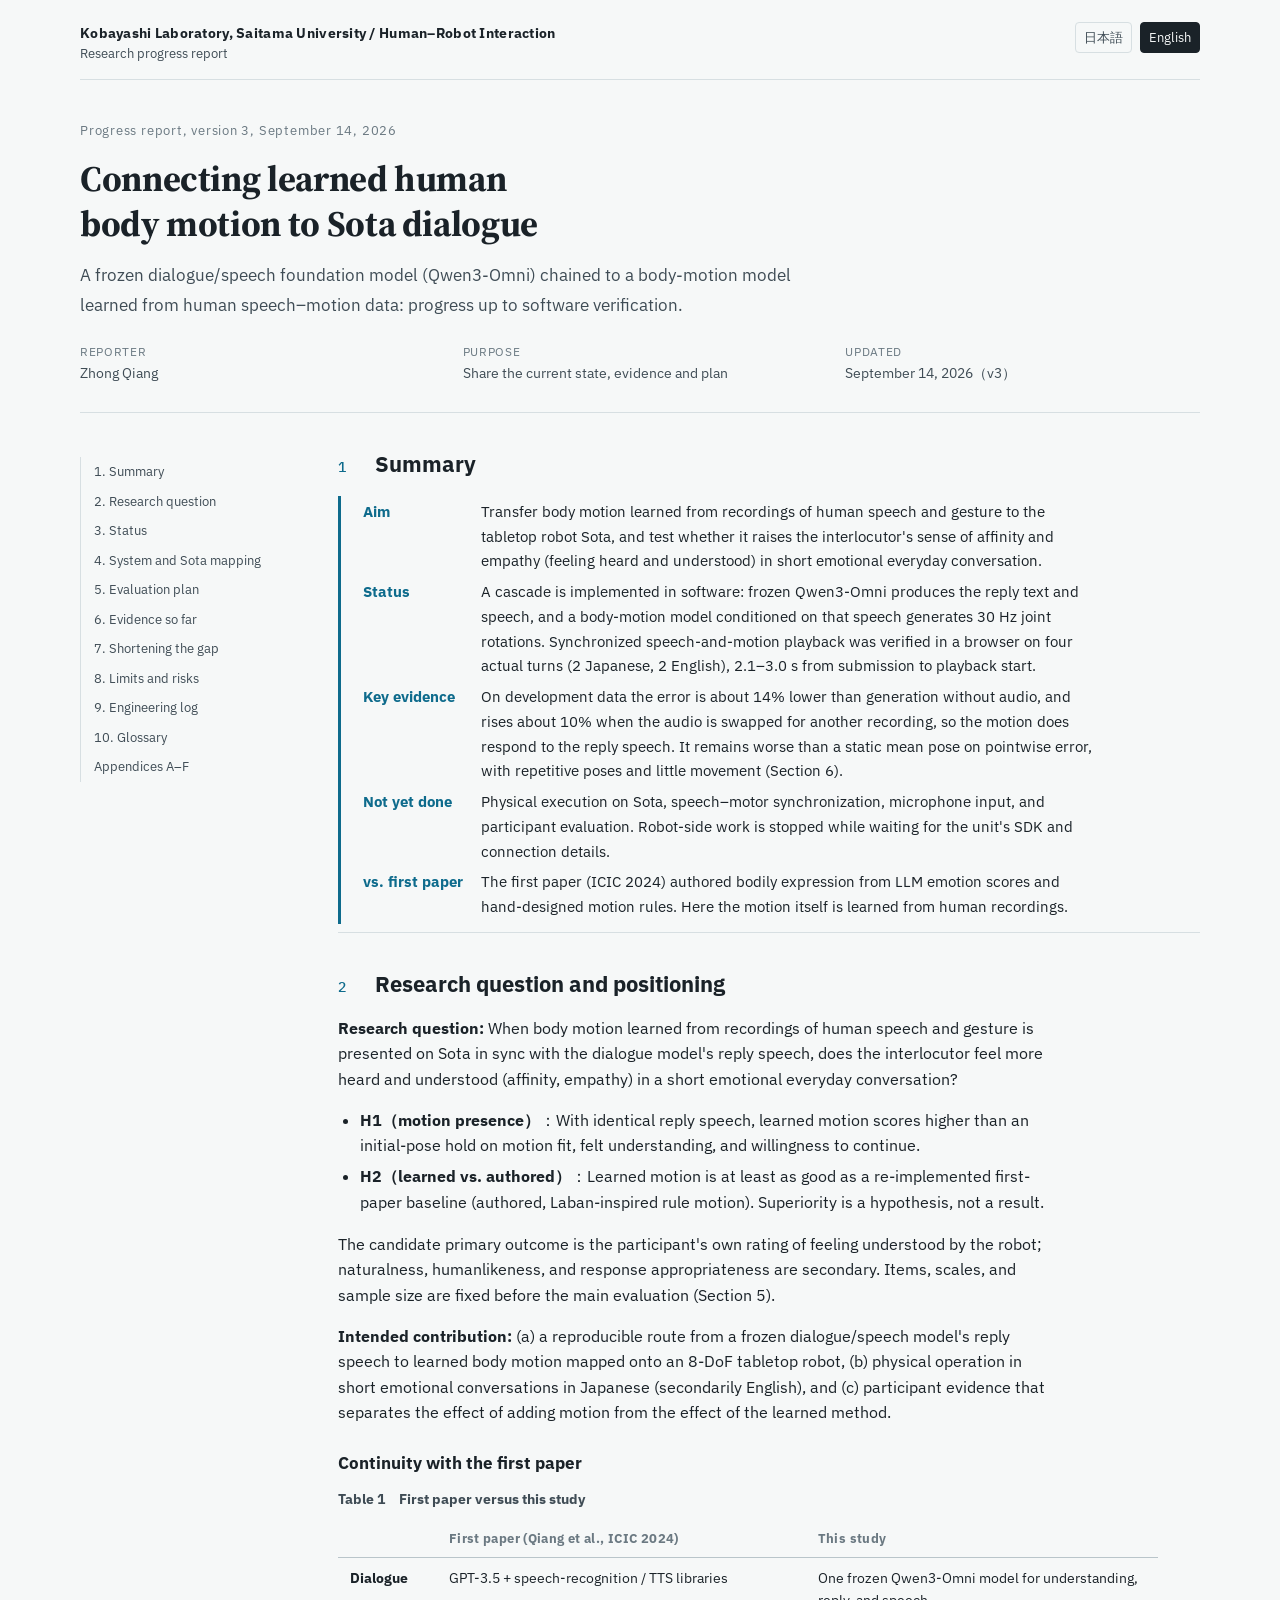
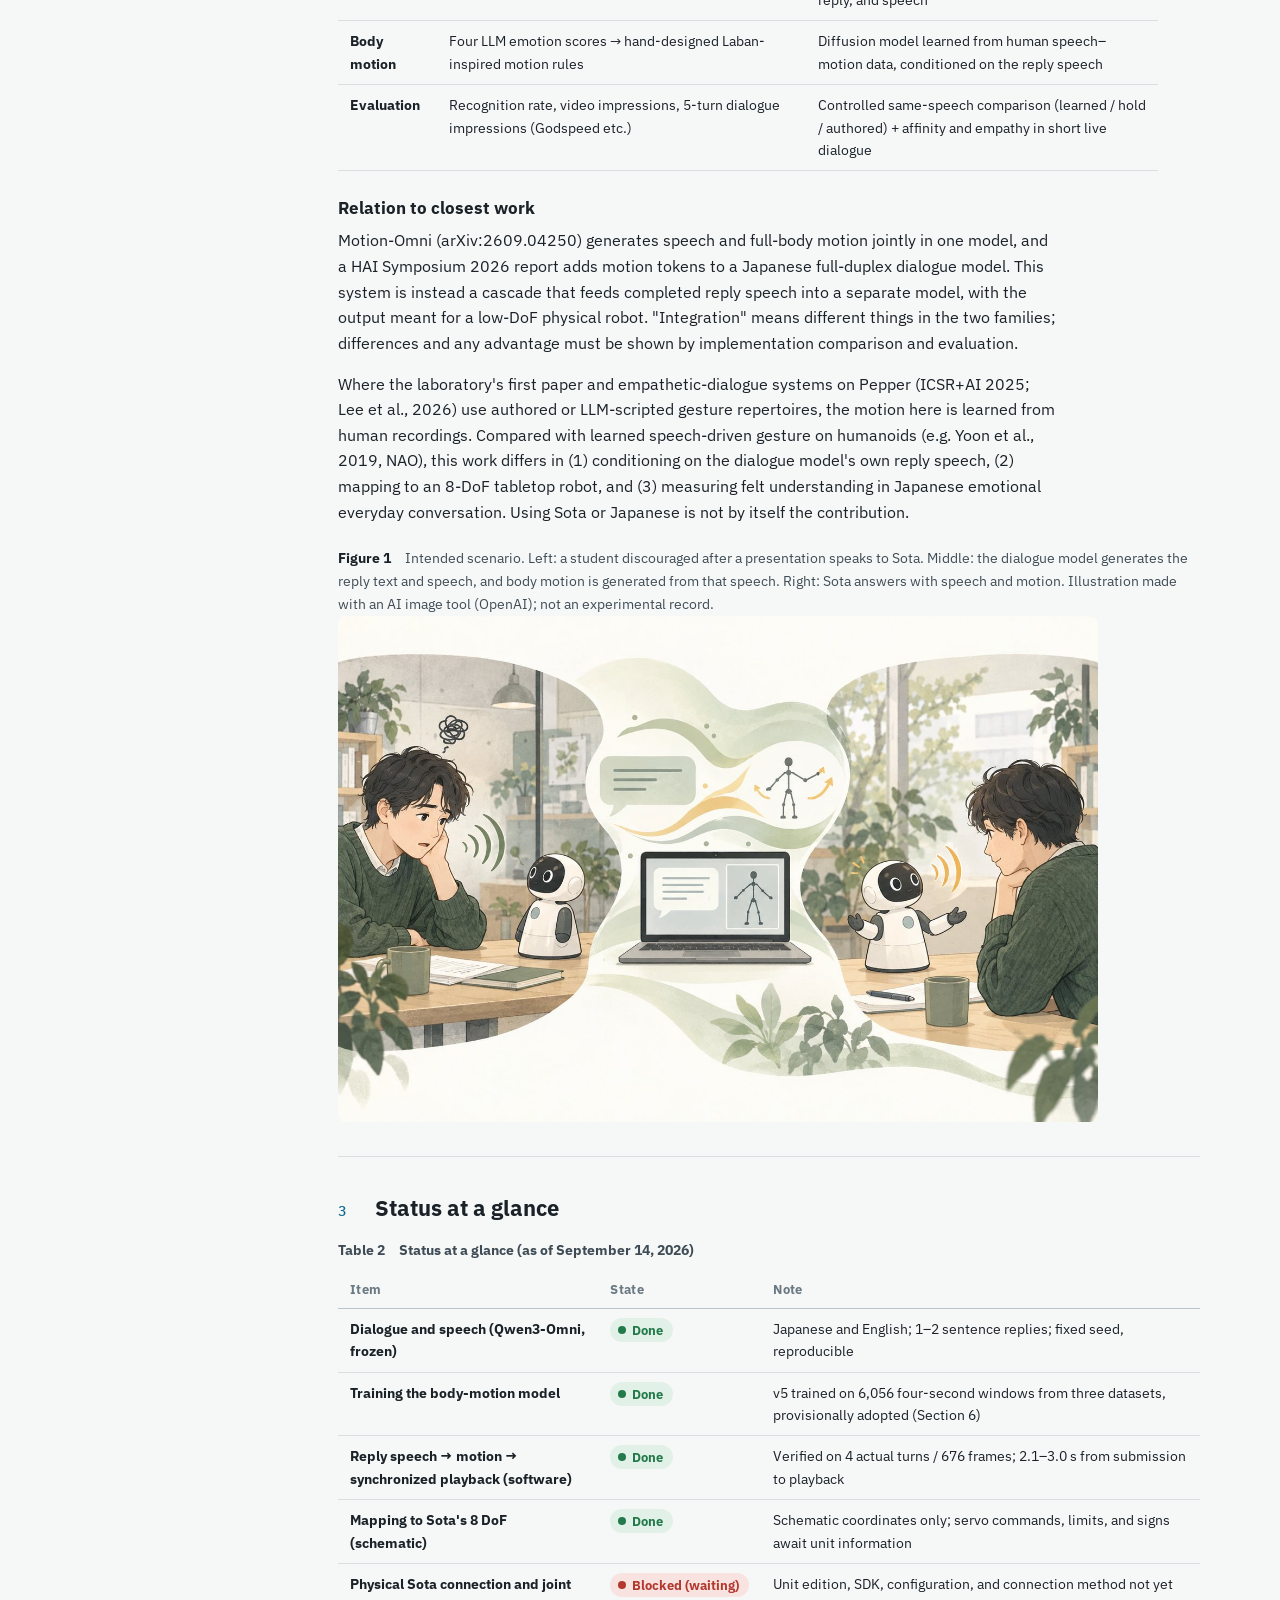
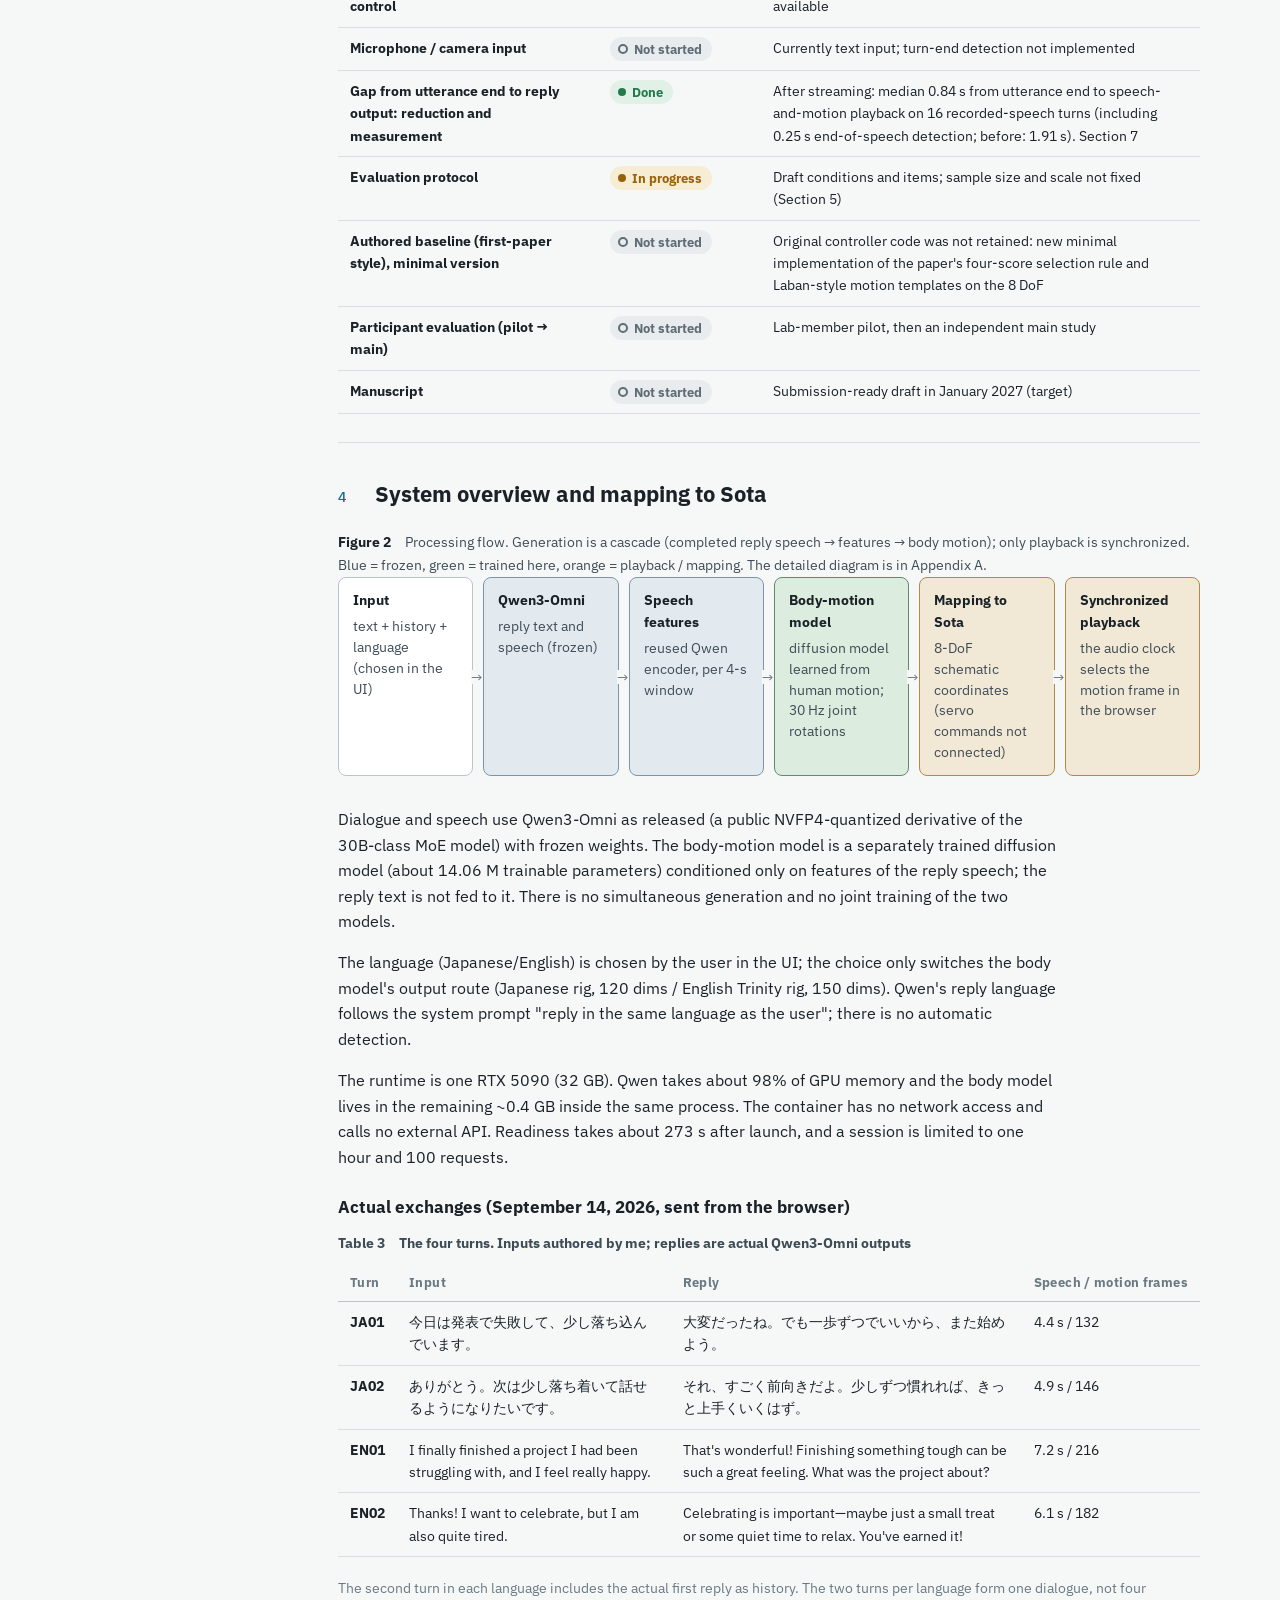
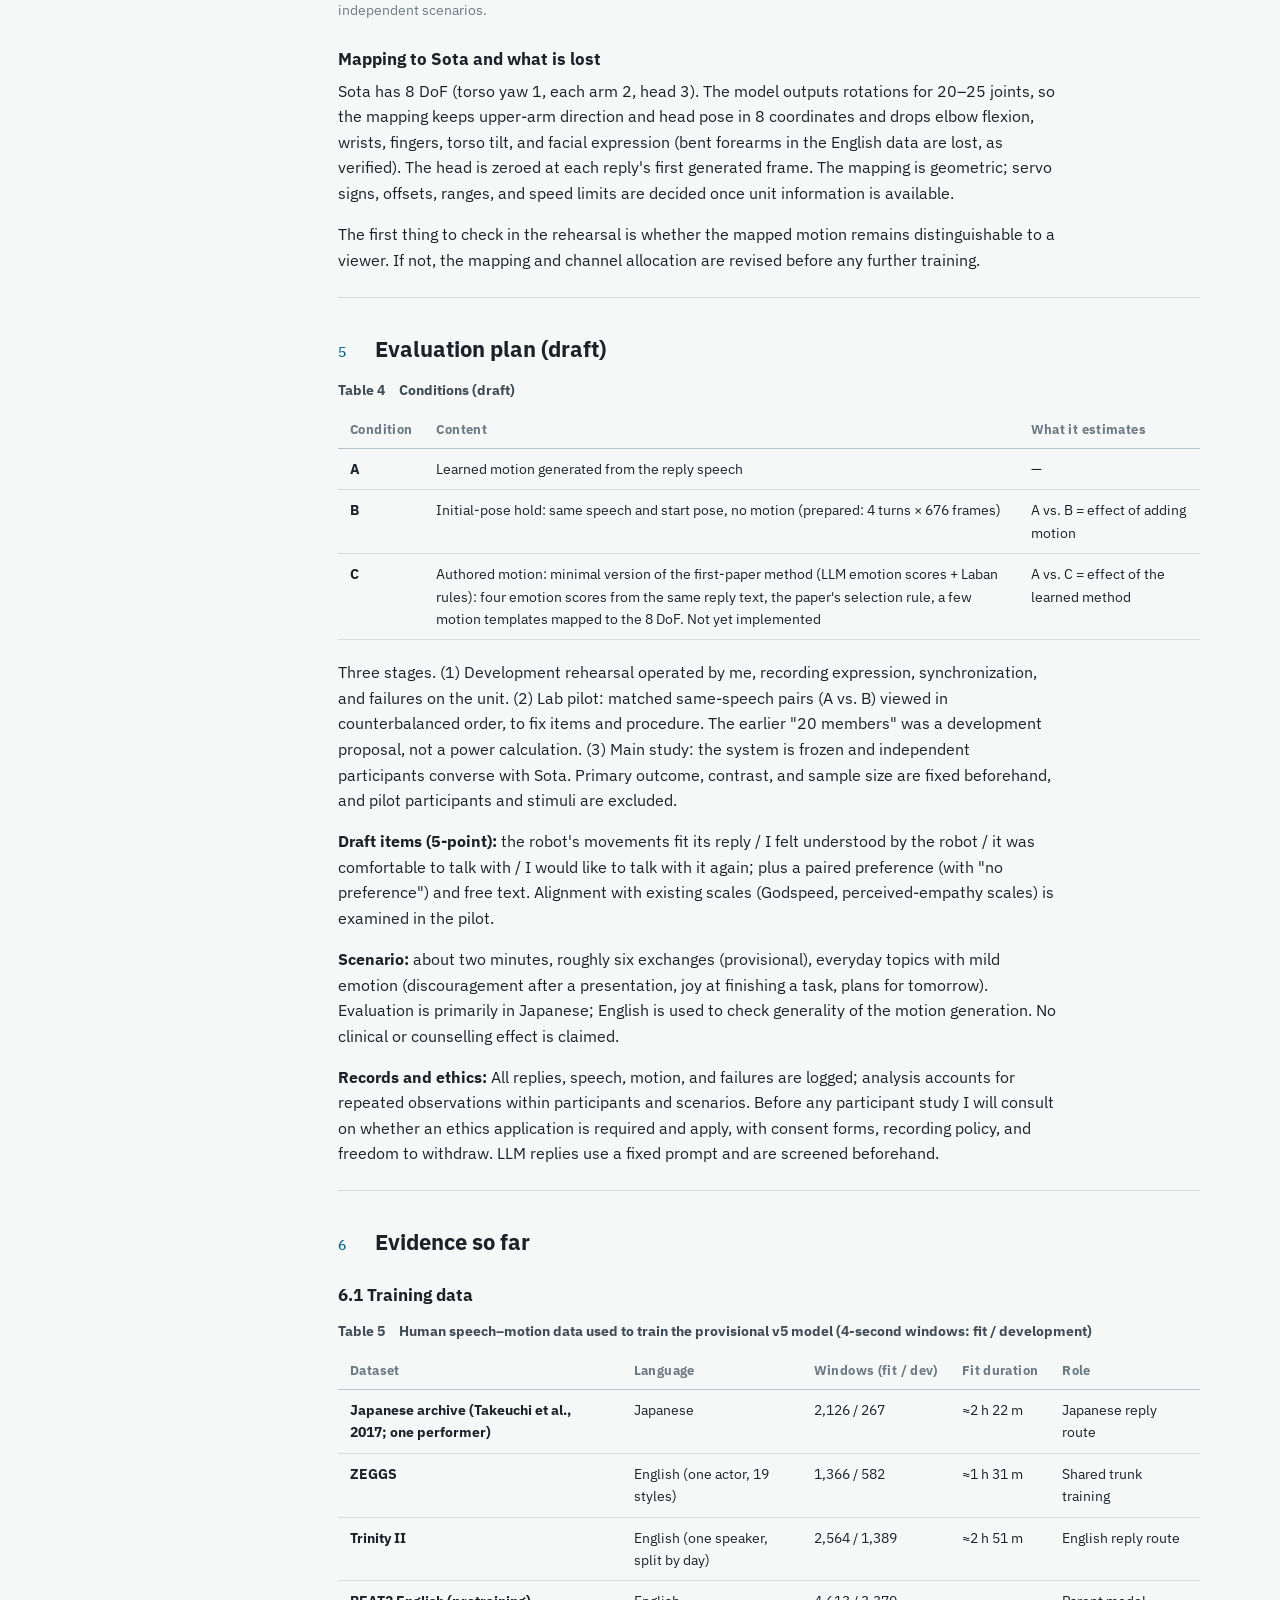
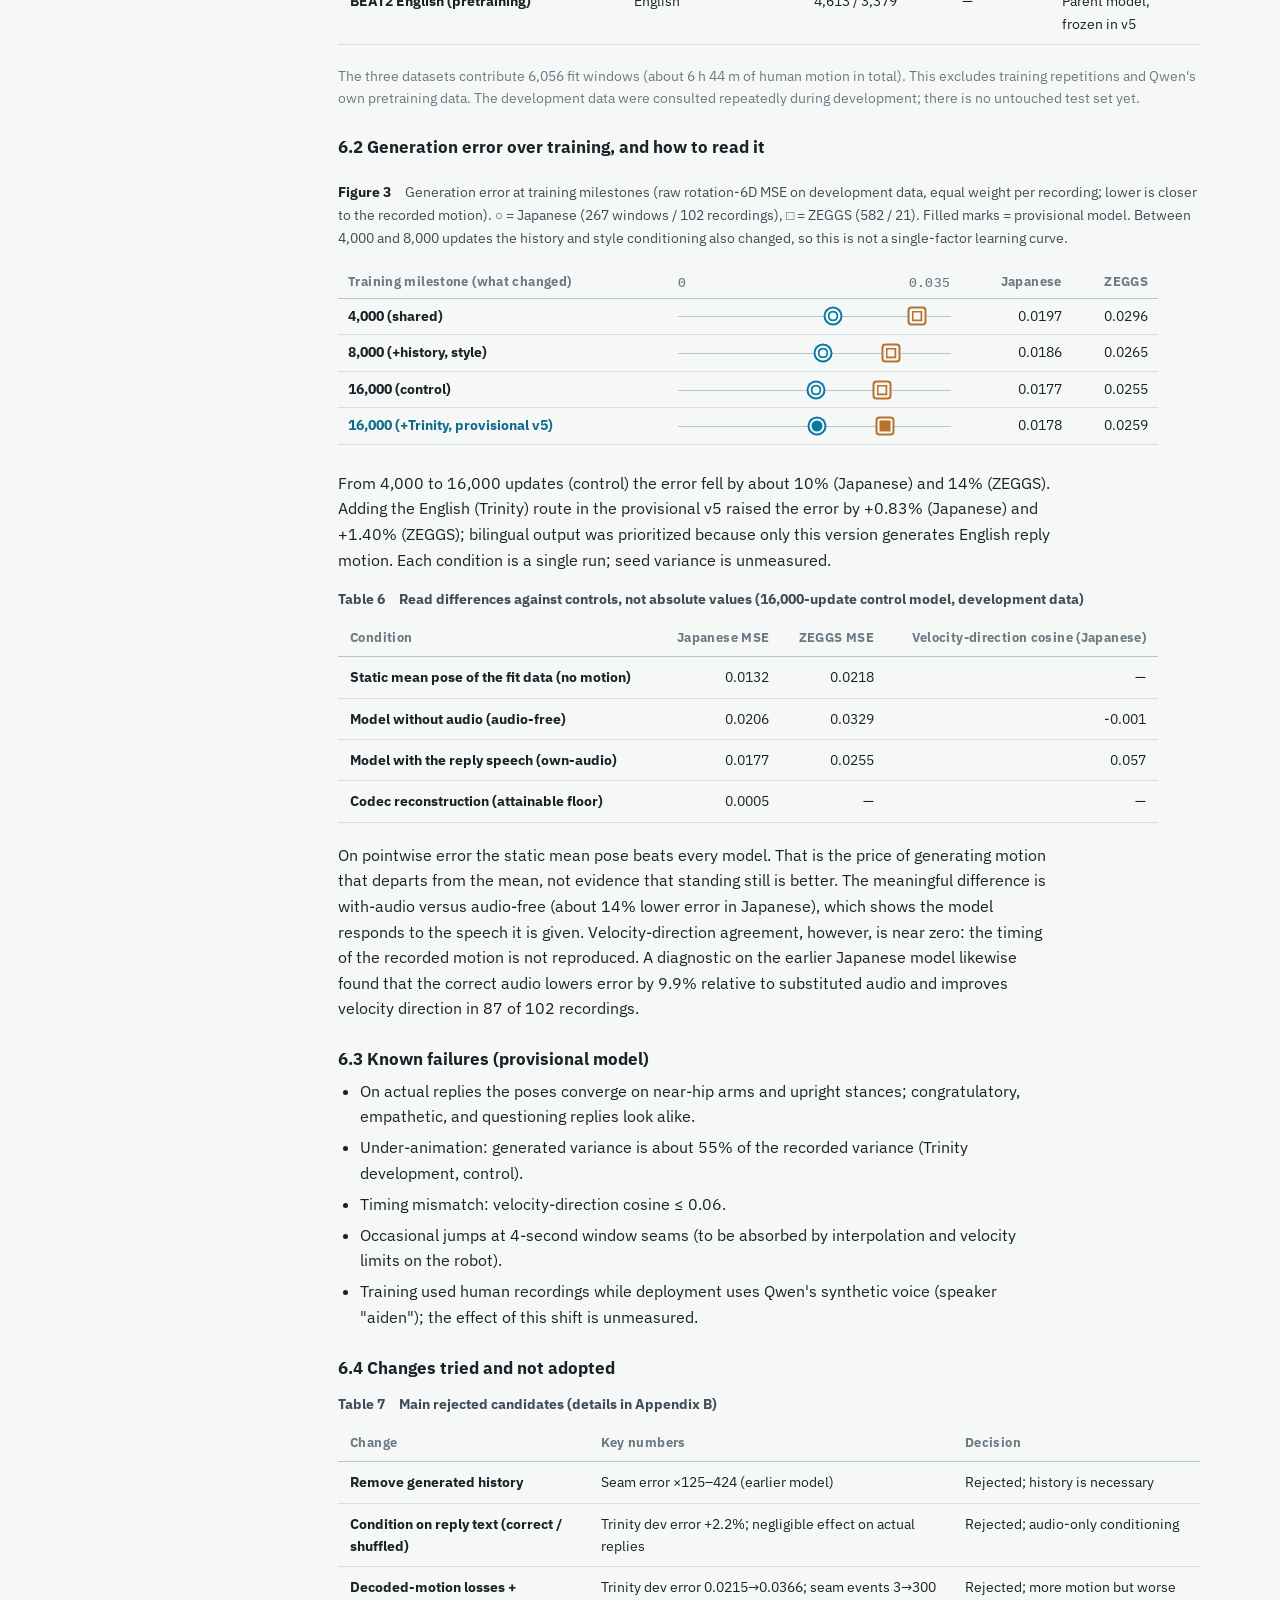
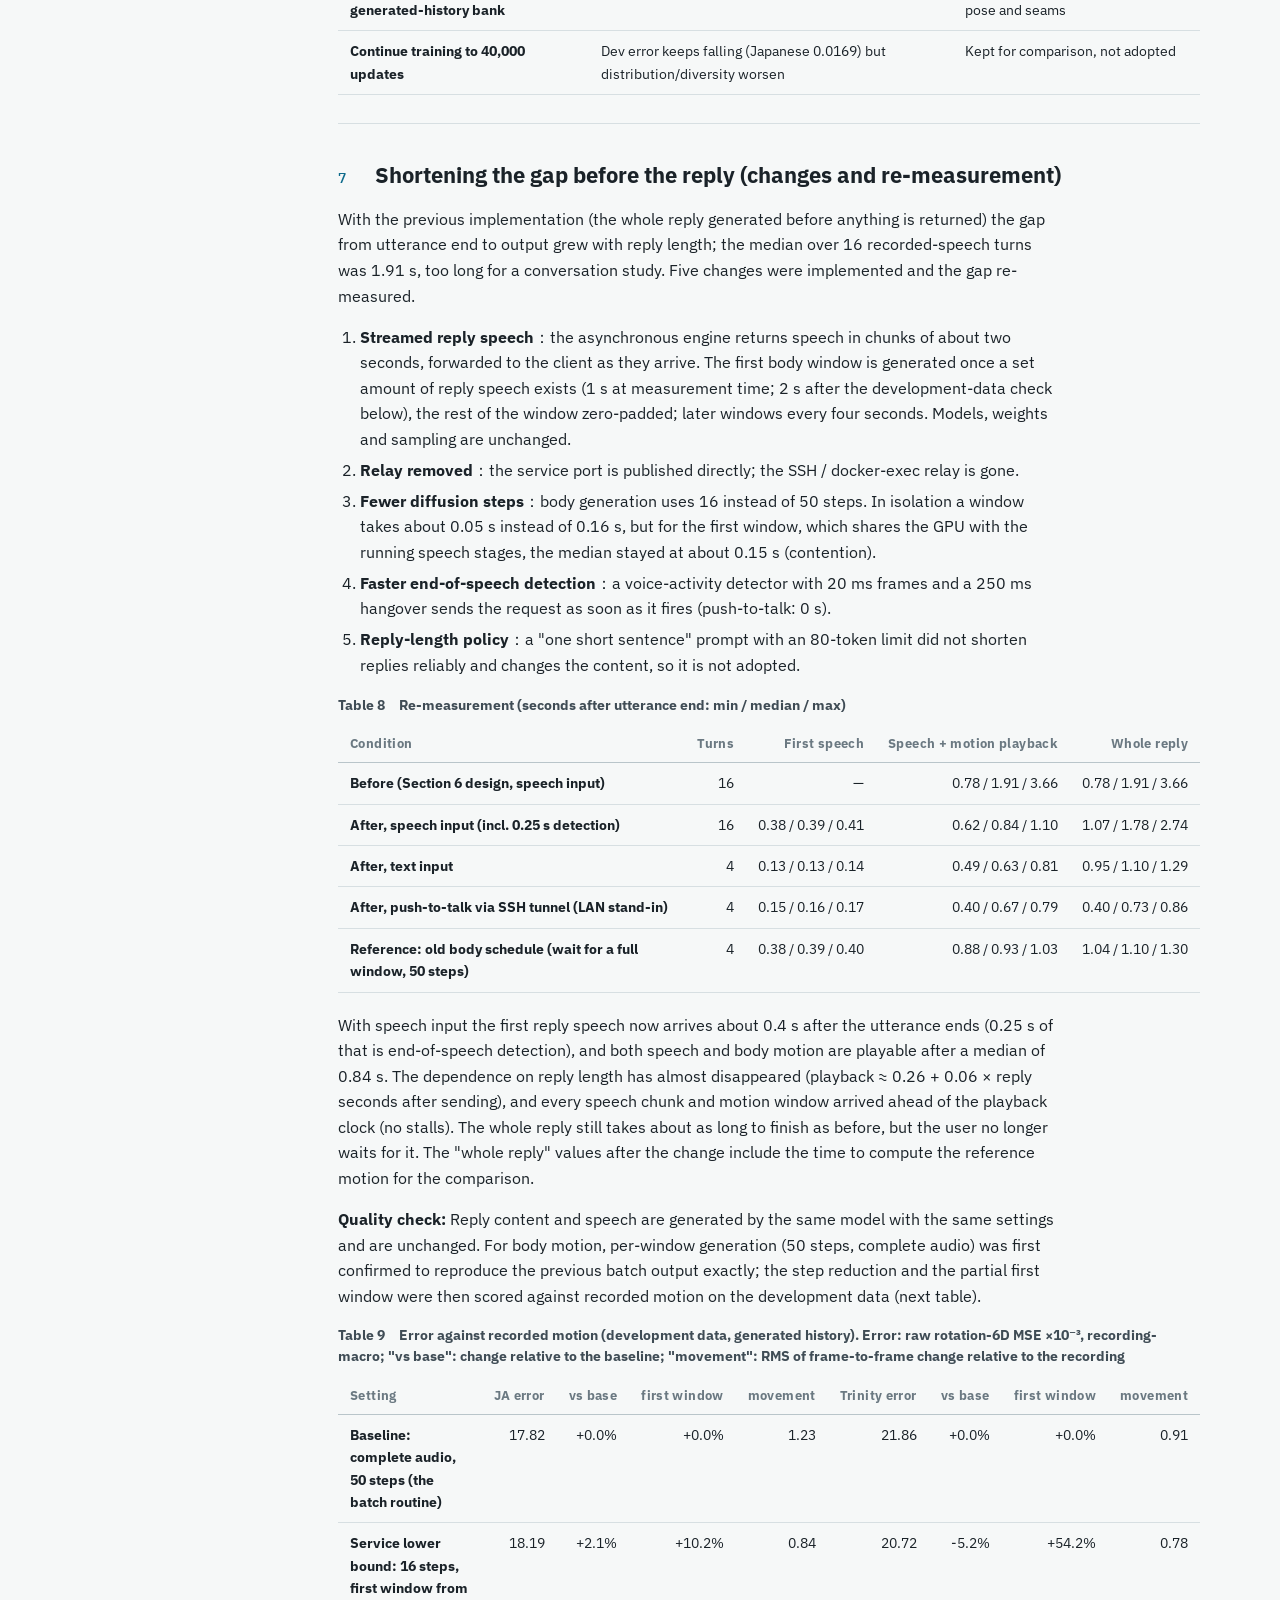
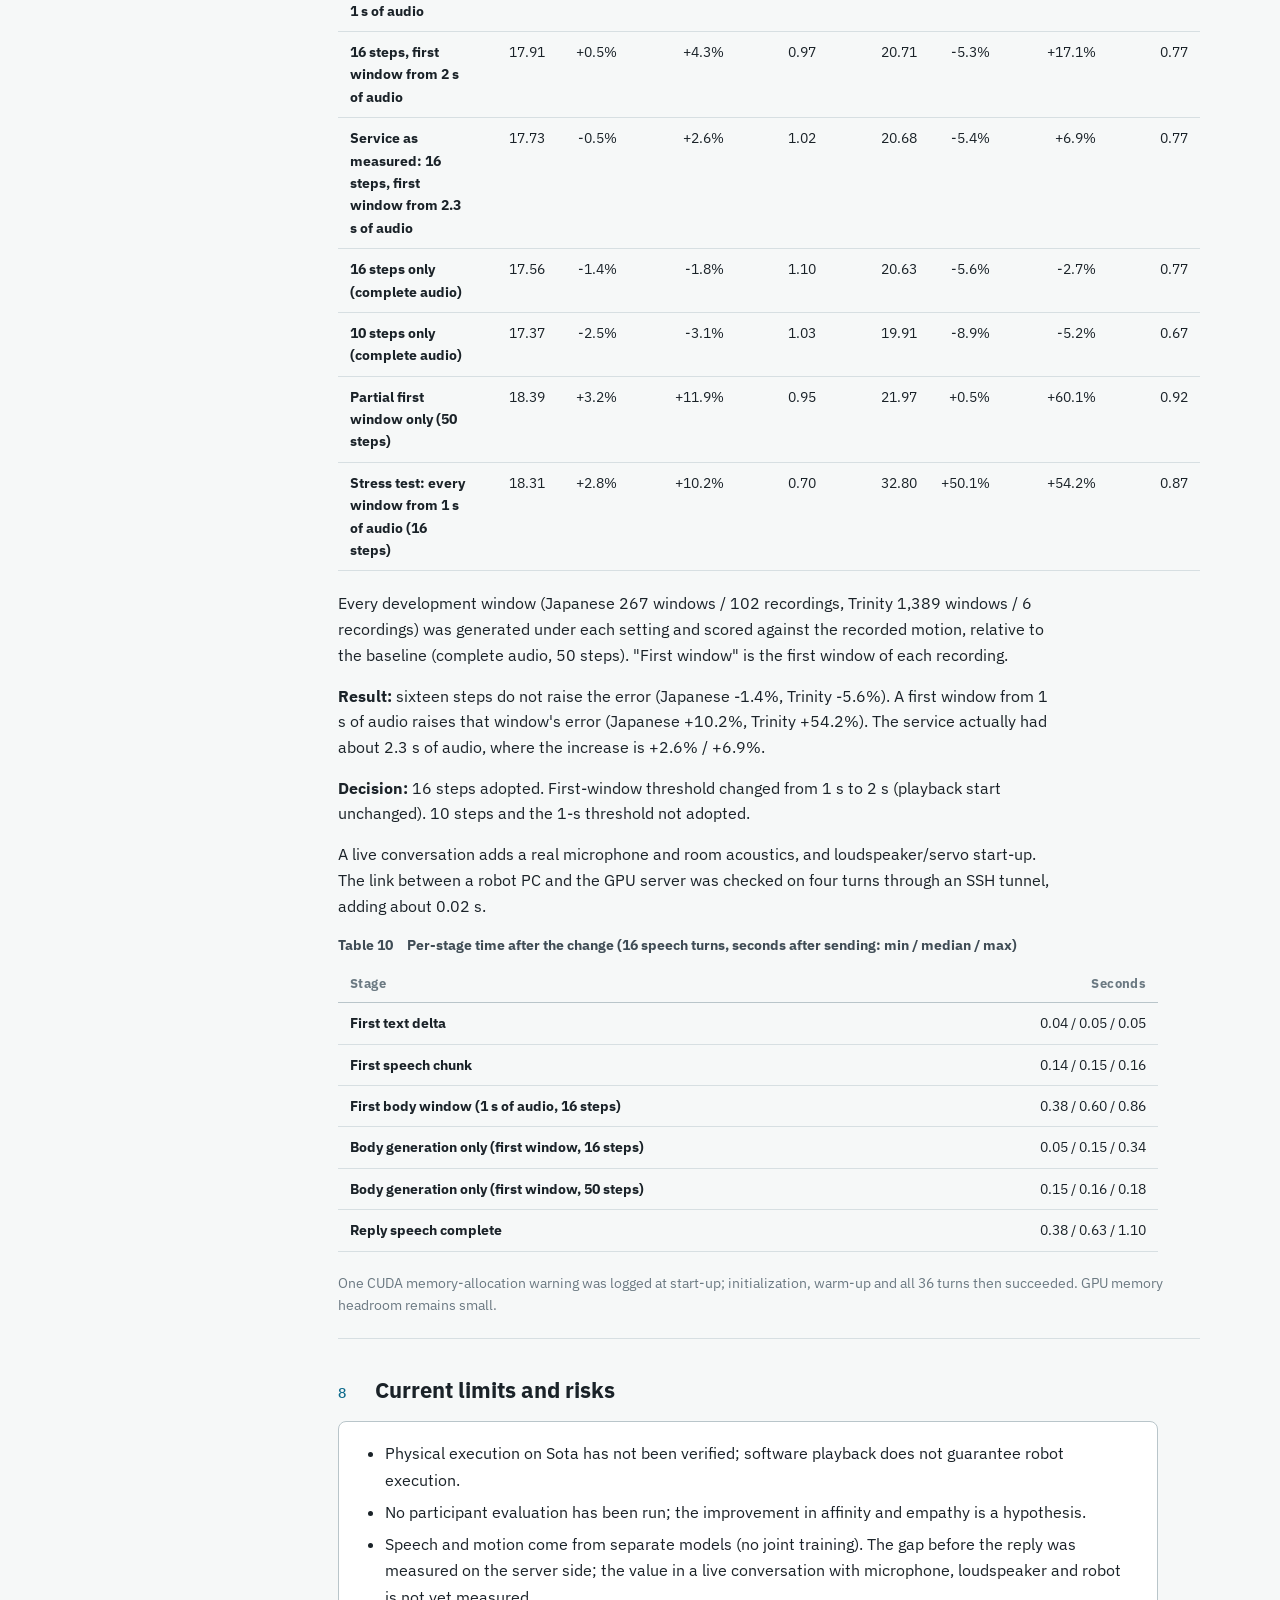
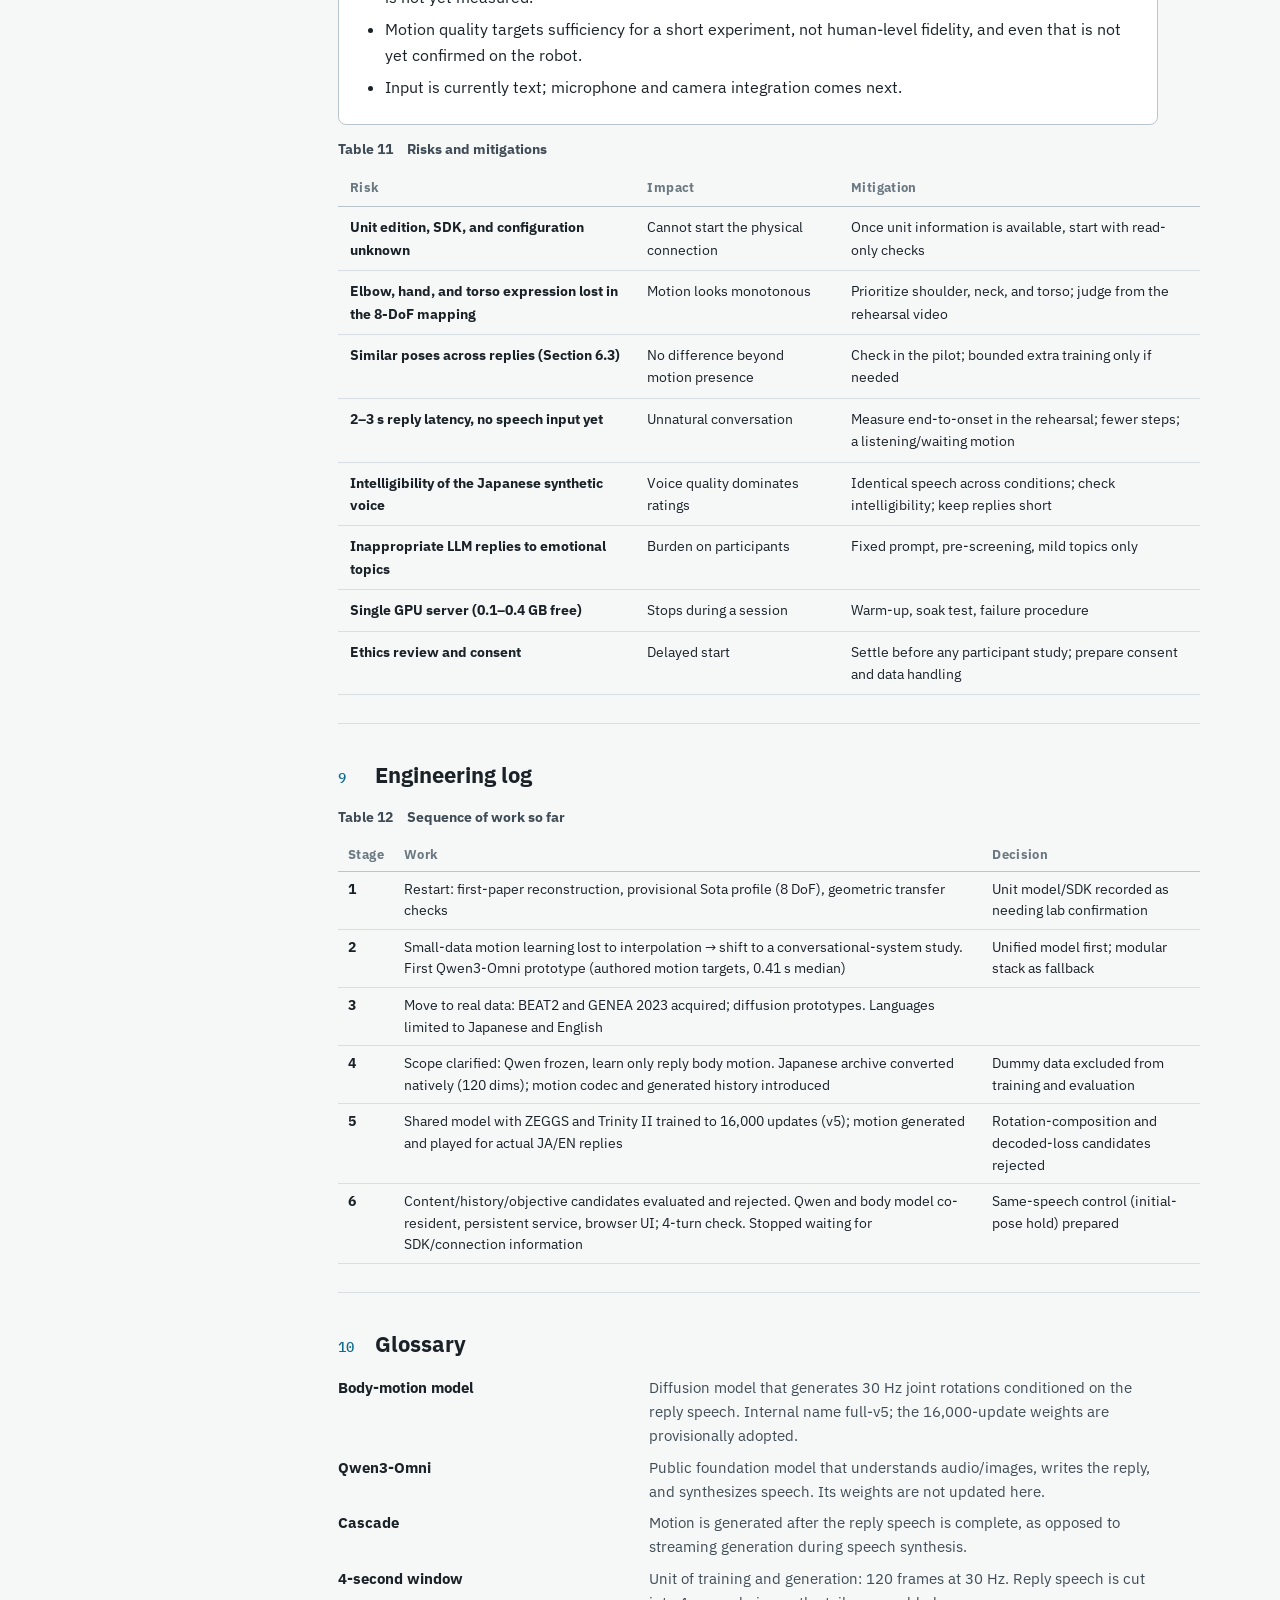
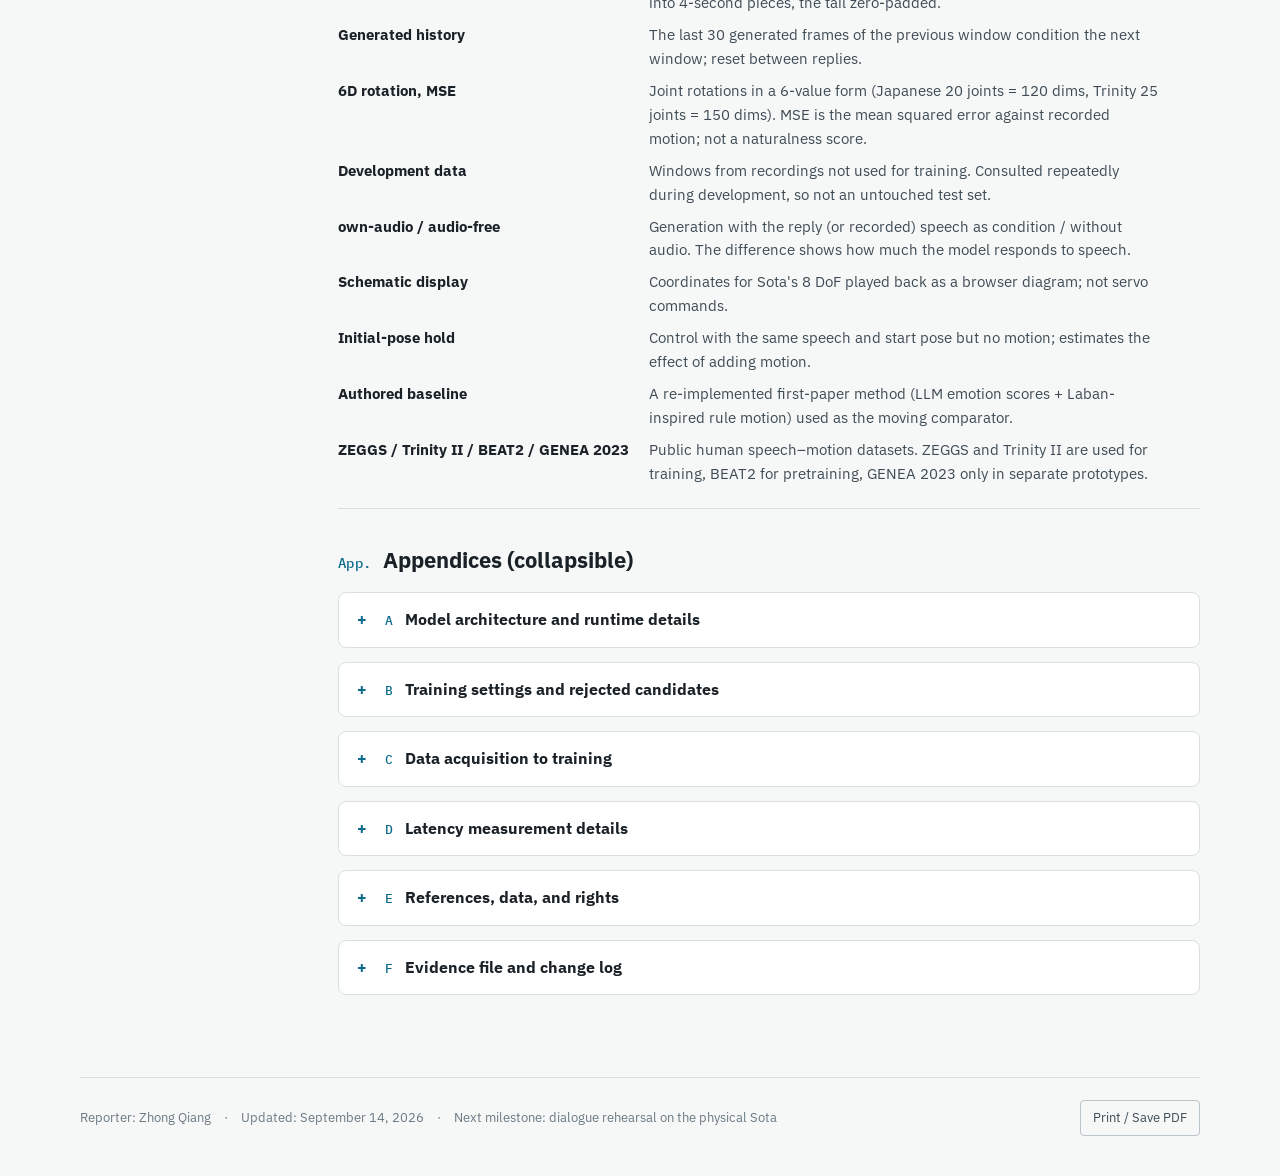
==== commit 49eb3b49: "Publish progress report version 3: section 7 (reply-gap reduction, development-data check)" ====
--- a/en.html
+++ b/en.html
@@ -1,13 +1,137 @@
 <!doctype html>
-<html lang="en"><head><meta charset="utf-8"><meta name="viewport" content="width=device-width,initial-scale=1"><meta name="description" content="Sota · Vstone official product information"><title>Sota · Vstone official product information | Emotion Bridge</title><link rel="stylesheet" href="style.css"><link rel="alternate" hreflang="ja" href="index.html"><link rel="alternate" hreflang="en" href="en.html"></head><body><a class="skip" href="#main">Skip to content</a><header><a class="brand" href="en.html">emotion<span>bridge</span><small>RESEARCH NOTE / 02</small></a><div class="header-right"><div class="language" aria-label="Language"><a lang="ja" href="index.html">日本語</a><span>/</span><a lang="en" href="en.html" aria-current="page">English</a></div><nav aria-label="Sections"><a href="#architecture">Architecture</a><a href="#motion-learning">Motion learning</a><a href="#history">Progress</a><a href="#datasets">Data</a><a href="#credits">Sources</a></nav></div></header><main id="main"><section class="hero"><p class="eyebrow">HUMAN–ROBOT INTERACTION · 2026.09.14</p><h1>Qwen × body generation.<br>Inside the model interface.</h1><p class="lead">A frozen dialogue/speech model and a speech-conditioned body diffusion model. A technical report on two separate models connected sequentially through generated-audio features.</p><div class="tags"><span>Japanese + English</span><span>Qwen3-Omni + learned body</span><span>Sota experiment preparation</span></div><div class="status"><i aria-hidden="true"></i><div><strong>Verified: sequential generation and synchronized playback. Physical and participant evaluation remain open.</strong><br>Qwen completes the reply audio before the body model generates its movement. This does not establish simultaneous speech/body generation or joint end-to-end training.</div></div></section><section id="architecture"><p class="eyebrow">01 / MODEL ARCHITECTURE</p><h2>Two models.<br>One sequential pipeline.</h2><p class="intro">This is an audio-mediated two-model cascade. The encoder is an existing Qwen component; the body diffusion model has separate parameters and training losses.</p><figure class="technical-figure"><div class="diagram-scroll"><img src="architecture-en.svg" alt="Architecture showing Qwen, separate body diffusion, tensor shapes and generated history"></div><figcaption><a href="architecture-en.svg">Open full-size architecture</a></figcaption></figure><figure class="technical-figure"><div class="diagram-scroll"><img src="sequence-en.svg" alt="Sequence: Qwen completion, feature extraction, body generation, synchronized playback"></div><figcaption><a href="sequence-en.svg">Open full-size sequence diagram</a></figcaption></figure><div class="two"><article class="card"><h3>How integration works</h3><p>Qwen and the body model stay in one resident worker, joined by reply identity and exact audio hashes. The existing audio encoder is reused to avoid duplicate GPU loading. Stages execute sequentially within a request, then speech and movement play together.</p></article><article class="card"><h3>Inside the body model</h3><p>A width256,12-block shared lineage uses source-specific input/output projections and motion codecs. The adopted v5 has14,055,926 trainable body parameters; this is not the total including Qwen.</p></article></div><div class="table-wrap"><table><thead><tr><th scope="col">Distinction</th><th scope="col">Current implementation</th></tr></thead><tbody><tr><th scope="row">Dialogue history</th><td>Previous utterances and actual Qwen replies feed the next turn</td></tr><tr><th scope="row">Motion history</th><td>Use the previous generated30-frame suffix within a reply; reset across replies</td></tr><tr><th scope="row">Semantic input to movement</th><td>Adopted live path conditions on reply-audio features; direct reply-text conditioning is not adopted</td></tr><tr><th scope="row">English and Japanese</th><td>Separate output routes in a shared model; no invented joints to hide rig differences</td></tr><tr><th scope="row">Generation timing</th><td>Completed audio → features → body generation → synchronized playback; streaming body generation during speech synthesis is not implemented</td></tr></tbody></table></div><details><summary>Training and normalization details</summary><p>Japanese/ZEGGS predict latent dynamics; Trinity predicts pose and dynamics. Training combines diffusion prediction loss with decoded-motion objectives through frozen decoders. Generated histories are conditions, never replacement teachers. Statistics use fitting splits; Qwen, the original English route and codecs remain frozen during continuation.</p><p>Trinity8k→16k continuation: batches32 Japanese,16 ZEGGS,16 Trinity; source weights1:0.25:0.25. Existing AdamW states are restored; only10 new Trinity tensors start with empty optimizer state. Generated-history mixture0.5, audio/history dropout0.1. These describe the executed lineage, not a new ongoing training run.</p></details><h3>Interface pseudocode</h3><pre class="interface-code">reply_text, wav24k = qwen.generate(text, history)  # wait for completion
-features = existing_qwen_audio_tower(window(resample(wav24k)))
-# features: [N, 52, 2048]; body model is separate from Qwen
-rotations = body.sample(features, language, generated_prefix, steps=50)
-cues = schematic_map(rotations)  # not physical servo commands
-play(wav24k)
-render(cues[min(F - 1, floor(audio.currentTime * 30))])</pre><div class="table-wrap"><table><thead><tr><th scope="col">API boundary</th><th scope="col">Payload</th><th scope="col">Meaning</th></tr></thead><tbody><tr><th scope="row">generate_reply_body(reply_id, language, wav_sha256, text)</th><td>Identity, language, WAV hash and reply text</td><td>Text binds provenance; it is not text conditioning passed into the body network.</td></tr><tr><th scope="row">generate_reply(state, reply_id, language, windows, native52)</th><td>native52: float32 [N,52,2048]</td><td>Network receives normalized audio features, motion history, noise and diffusion timestep</td></tr><tr><th scope="row">body response → preview</th><td>float32 [F,120] or [F,150]</td><td>Valid-frame joint-rotation sequence, not servo angles.</td></tr></tbody></table></div></section><section id="motion-learning"><p class="eyebrow">01B / MOTION LEARNING & REVIEW</p><h2>Learn from human motion.<br>Compare, then decide.</h2><p class="intro">Training uses recorded speech paired with human movement. Deployment passes actual Qwen reply audio through the same feature pathway. The adopted lineage is distinguished here from subsequent unpromoted candidates.</p><ol class="training-flow"><li><span>01</span><div><h3>Prepare paired speech and human movement</h3><p>Preserve source IDs, clocks, rigs and exclusions. Split recordings into fitting/development sets, then form4-second windows.</p></div></li><li><span>02</span><div><h3>Frozen features and motion representations</h3><p>Qwen audio features:52×2048. Source-specific codecs encode movement; normalization uses fitting-only statistics.</p></div></li><li><span>03</span><div><h3>Train speech-conditioned body diffusion</h3><p>Add noise to teacher motion codes and predict v using audio, history and diffusion time. Update shared blocks and rig-specific projections; keep Qwen and codecs frozen.</p></div></li><li><span>04</span><div><h3>Controlled continuation from complete state</h3><p>Restore complete16k weights, AdamW and RNG states. Compare control and intervention with matched rows/noise. Generated history is a condition, not a replacement for observed teachers.</p></div></li><li><span>05</span><div><h3>Decide using metrics and playback</h3><p>Review pose, temporal change, seams, diversity and actual replies. Training loss or smoothness alone is insufficient. The original v5 remains the live model.</p></div></li></ol><h3>What a training batch optimizes</h3><pre class="interface-code">teacher motion → frozen codec → normalized clean code z
-x_t = a(t) · z + b(t) · noise
-v_target = a(t) · noise − b(t) · z
-v_pred = body(x_t, audio_features, history, t)
-clean_estimate = a(t) · x_t − b(t) · v_pred
-decoded_motion = frozen_decoder(denormalize(clean_estimate))</pre><p>The following is the executed post16k decoder-consistent loss/history intervention. It is not a retroactive description of the adopted v5 objective.</p><div class="table-wrap"><table><thead><tr><th>Executed setting</th><th>Specification</th></tr></thead><tbody><tr><td>Continuation and optimizer</td><td>16,000 →17,024;1,024 updates / arm; AdamW lr0.0003, weight decay0.01, gradient clip1</td></tr><tr><td>Sources and relative weights</td><td>Japanese32 / ZEGGS16 / Trinity16;1 :0.25 :0.25</td></tr><tr><td>Trinity treatment loss</td><td>Diffusion v1; decoded internal differences1; incoming seam1; first4 differences1; position0.1; acceleration0.1. Fitting-normalized body columns, not angular loss units.</td></tr><tr><td>Generated-history bank</td><td>2,564 Trinity fitting windows from the existing16k model; mix into50% of present histories. No development-motion history is admitted to fitting.</td></tr><tr><td>Before fitting</td><td>Eight real full-model forward/backward batches per arm, zero optimizer updates; restoration, gradients and matched row/noise streams checked.</td></tr></tbody></table></div><h3>An improvement attempt that was rejected</h3><div class="table-wrap"><table><thead><tr><th>Trinity development, own audio</th><th>Control17,024</th><th>Treatment17,024</th></tr></thead><tbody><tr><td>Raw motion MSE ↓</td><td>0.021544</td><td>0.036606</td></tr><tr><td>Incoming seam MSE ↓</td><td>0.000875</td><td>0.002525</td></tr><tr><td>Seam events >0.5 rad ↓</td><td>3</td><td>300</td></tr><tr><td>Generated/observed covariance trace</td><td>0.54599</td><td>2.77723</td></tr></tbody></table></div><p>Decision: reject. Increased activity came with worse pose and seams. Loss and history changed together, so this comparison does not isolate their individual effects.</p><article class="review-example"><h3>Comparison playback: observations and content-conditioned candidates</h3><figure><a href="motion-comparison.png"><img loading="lazy" src="motion-comparison.png" alt="Comparison playback: observations and content-conditioned candidates"></a><figcaption>Actual review screenshot supplied by the researcher. Hash-selected Japanese development case873:0003: observed recording, original16k baseline, and18,048 candidates trained with matched/shuffled content. “Correct” does not mean correct motion. Both candidates receive correct inference content and own audio for display.</figcaption></figure><p>This selected case shows raw MSE0.015630→0.019116 and temporal variance ratio1.247→1.533. More movement is not automatically better movement. The full Japanese/ZEGGS package has12 cases, with hash selection and maximum-regression cases explicitly labeled.</p></article><article class="review-example"><h3>Source review: speech, body and transcript intervals</h3><figure><a href="source-timing.png"><img loading="lazy" src="source-timing.png" alt="Source review: speech, body and transcript intervals"></a><figcaption>Researcher-supplied GENEA2023 review screenshot. Original4-second windows in front/side views, checking the audio clock against original transcript spans. No generated movement is shown. Seven unique windows cover eight categories; the shared window is not counted as independent twice.</figcaption></figure><p>Review retains boundary-spanning text, no-transcript windows and empty-text rows. Missing transcript does not mean silence or no motion. No invented subword times, physical synchrony or semantic alignment claims.</p></article><p class="caption">Selection covers distinct evidence: a failed training intervention, candidate comparison and source timing review. Images are static review records, not interactive public demos. Original audio/motion arrays are not published; sources are the Aud2Repr2Pose author archive and GENEA2023 below. Software playback checks do not substitute for human ratings or successful physical Sota use.</p></section><section id="scenario"><p class="eyebrow">02 / INPUT → OUTPUT</p><h2>What goes in,<br>and what comes out?</h2><figure class="scene"><img src="scenario.png" width="1536" height="1024" alt="Illustrated scenario of a student speaking, internal processing, and a robot replying with speech and movement"><figcaption>AI-generated scenario illustration, not a photograph or measured result. Robot shape, motion and student response are schematic, not an exact Sota reproduction.</figcaption></figure><div class="two"><article class="card"><h3>Example input</h3><p>“I struggled with my presentation today and feel a little down.”<br>Verified path: text, actual dialogue history and explicit language. Audio/image input exists in the foundation but remains unverified through the latest body integration.</p></article><article class="card"><h3>Example output</h3><p>Reply text, Qwen-native speech and a30 Hz motion sequence. These currently play together in a browser schematic. Physical execution requires joint mapping and controller output.<br>The pictured head/arm gestures are illustrative, not guaranteed semantic behaviors.</p></article></div><p>Intended scenarios are short everyday exchanges: disappointment after a presentation, satisfaction after finishing work, or plans for tomorrow. No clinical or counselling effect is claimed.</p></section><section id="history"><p class="eyebrow">03 / PROTOTYPES & DECISIONS</p><h2>What we tried,<br>and what we retained.</h2><div class="steps"><article><span>09.09</span><div><h3>Dialogue/speech/schematic prototype</h3><p>Established the UI/Qwen interface. Early authored motion teachers checked integration, not human-motion learning.</p></div></article><article><span>09.11</span><div><h3>Real data and body diffusion</h3><p>BEAT2 English/Japanese comparisons and separate GENEA prototypes. Capacity and temporal objectives were explored; velocity, direction and language tradeoffs remained.</p></div></article><article><span>09.12</span><div><h3>Preserve the Japanese source rig</h3><p>Added a Japanese120D route without inventing missing spine joints, plus a codec and generated-history conditioning.</p></div></article><article><span>09.13</span><div><h3>Shared ZEGGS and Trinity routes</h3><p>Added ZEGGS styles and an explicit-pose Trinity route; continued to16k with full model/optimizer provenance.</p></div></article><article><span>09.13–14</span><div><h3>Keep and reject unsuccessful candidates</h3><p>Compared rotation composition, denoised losses, histories and content conditioning. Better isolated scores did not override poor seams, dynamics or response evidence.</p></div></article><article><span>09.14</span><div><h3>Resident actual replies and browser integration</h3><p>Used retained full-v5 for actual reply audio→body→synchronized playback, prioritizing a feasible short Sota experiment over human-level fidelity.</p></div></article></div><h3>Measured changes and their limits</h3><p>Selected generation-error milestones on the same development sets: Japanese267 windows/102 recordings; ZEGGS582/21. Recordings receive equal weight. Lower is closer to recorded motion, not a naturalness or empathy score.</p><div class="two charts"><figure><h3>Japanese</h3><svg viewBox="0 0 500 275" role="img" aria-label="Japanese raw MSE"><title>Japanese: raw rotation6D MSE</title><line x1="55" y1="225.0" x2="485" y2="225.0" stroke="#d8dfd0"/><text x="45" y="229.0" text-anchor="end" font-size="11">0.00</text><line x1="55" y1="180.0" x2="485" y2="180.0" stroke="#d8dfd0"/><text x="45" y="184.0" text-anchor="end" font-size="11">0.01</text><line x1="55" y1="135.0" x2="485" y2="135.0" stroke="#d8dfd0"/><text x="45" y="139.0" text-anchor="end" font-size="11">0.02</text><line x1="55" y1="90.0" x2="485" y2="90.0" stroke="#d8dfd0"/><text x="45" y="94.0" text-anchor="end" font-size="11">0.03</text><line x1="55" y1="45.0" x2="485" y2="45.0" stroke="#d8dfd0"/><text x="45" y="49.0" text-anchor="end" font-size="11">0.04</text><rect x="75" y="137.63086210850093" width="58" height="87.36913789149907" fill="#365e4d"/><text x="104" y="130.63086210850093" text-anchor="middle" font-size="12">0.01942</text><text x="104" y="246" text-anchor="middle" font-size="11">4k</text><rect x="180" y="141.3104773423157" width="58" height="83.68952265768431" fill="#365e4d"/><text x="209" y="134.3104773423157" text-anchor="middle" font-size="12">0.01860</text><text x="209" y="246" text-anchor="middle" font-size="11">8k</text><rect x="285" y="145.33820069836543" width="58" height="79.66179930163456" fill="#365e4d"/><text x="314" y="138.33820069836543" text-anchor="middle" font-size="12">0.01770</text><text x="314" y="246" text-anchor="middle" font-size="11">16k ctrl</text><rect x="390" y="144.67724413985465" width="58" height="80.32275586014535" fill="#365e4d"/><text x="419" y="137.67724413985465" text-anchor="middle" font-size="12">0.01785</text><text x="419" y="246" text-anchor="middle" font-size="11">16k v5</text></svg></figure><figure><h3>ZEGGS</h3><svg viewBox="0 0 500 275" role="img" aria-label="ZEGGS raw MSE"><title>ZEGGS: raw rotation6D MSE</title><line x1="55" y1="225.0" x2="485" y2="225.0" stroke="#d8dfd0"/><text x="45" y="229.0" text-anchor="end" font-size="11">0.00</text><line x1="55" y1="180.0" x2="485" y2="180.0" stroke="#d8dfd0"/><text x="45" y="184.0" text-anchor="end" font-size="11">0.01</text><line x1="55" y1="135.0" x2="485" y2="135.0" stroke="#d8dfd0"/><text x="45" y="139.0" text-anchor="end" font-size="11">0.02</text><line x1="55" y1="90.0" x2="485" y2="90.0" stroke="#d8dfd0"/><text x="45" y="94.0" text-anchor="end" font-size="11">0.03</text><line x1="55" y1="45.0" x2="485" y2="45.0" stroke="#d8dfd0"/><text x="45" y="49.0" text-anchor="end" font-size="11">0.04</text><rect x="75" y="91.7748495810886" width="58" height="133.2251504189114" fill="#aa722c"/><text x="104" y="84.7748495810886" text-anchor="middle" font-size="12">0.02961</text><text x="104" y="246" text-anchor="middle" font-size="11">4k</text><rect x="180" y="105.53351752248723" width="58" height="119.46648247751277" fill="#aa722c"/><text x="209" y="98.53351752248723" text-anchor="middle" font-size="12">0.02655</text><text x="209" y="246" text-anchor="middle" font-size="11">8k</text><rect x="285" y="110.07199600914585" width="58" height="114.92800399085415" fill="#aa722c"/><text x="314" y="103.07199600914585" text-anchor="middle" font-size="12">0.02554</text><text x="314" y="246" text-anchor="middle" font-size="11">16k ctrl</text><rect x="390" y="108.46746127299913" width="58" height="116.53253872700087" fill="#aa722c"/><text x="419" y="101.46746127299913" text-anchor="middle" font-size="12">0.02590</text><text x="419" y="246" text-anchor="middle" font-size="11">16k v5</text></svg></figure></div><div class="table-wrap"><table><thead><tr><th scope="col">Milestone</th><th scope="col">Japanese MSE</th><th scope="col">ZEGGS MSE</th></tr></thead><tbody><tr><th scope="row">Shared 4k</th><td>0.01941536</td><td>0.02960559</td></tr><tr><th scope="row">Style/history 8k</th><td>0.01859767</td><td>0.02654811</td></tr><tr><th scope="row">Control 16k</th><td>0.01770262</td><td>0.02553956</td></tr><tr><th scope="row">Trinity v5 16k</th><td>0.01784950</td><td>0.02589612</td></tr></tbody></table></div><p class="caption">4k→8k also changes history/style conditioning: this is not a single-factor training curve. The16k control/v5 comparison adds Trinity; Japanese error increases about0.83% and ZEGGS about1.40%. Expansion did not improve every metric.</p><p><a href="evidence.json">Open aggregate data, source report IDs and SHA-256</a></p></section><section id="datasets"><p class="eyebrow">04 / DATA LINEAGE</p><h2>Separate acquired data<br>from training exposure.</h2><p class="intro">The three native sources in adopted v5 body learning provide6,056 four-second windows: nominally6 h43 m44 s. This is not multiplied by repeated optimizer draws and excludes Qwen foundation pretraining.</p><div class="table-wrap"><table><thead><tr><th scope="col">Dataset / role</th><th scope="col">Fit windows</th><th scope="col">Development / QC</th><th scope="col">Scope</th><th scope="col">Use and limits</th></tr></thead><tbody><tr><th scope="row">Japanese author-released BVH/WAV</th><td>2,126</td><td>267</td><td>770 /102 recordings</td><td>Adopted Japanese route; a separate archive from BEAT2 Japanese. Treated as single-speaker development data.</td></tr><tr><th scope="row">ZEGGS</th><td>1,366</td><td>582</td><td>46 /21 recordings</td><td>Used in shared body training.18 fitting styles out of19; style count is not speaker count.</td></tr><tr><th scope="row">Trinity II</th><td>2,564</td><td>1,389</td><td>12 /6 recordings</td><td>Adopted English reply route; day-based development split with the same source speaker.</td></tr><tr><th scope="row">BEAT2 English, inherited</th><td>4,613</td><td>3,379</td><td>Inherited English route frozen</td><td>Body-pretraining lineage; not added to the newly optimized three-source window count in v5 continuation.</td></tr><tr><th scope="row">GENEA2023, separate prototypes</th><td>11,982</td><td>4,506</td><td>Both interlocutor channels</td><td>Used in dialogue/content/history training prototypes, separate from the adopted live v5 path.</td></tr><tr><th scope="row">BEAT2 Chinese, deferred</th><td>Not trained</td><td>734 prepared windows</td><td>84 acquired pairs;66 windowed recordings</td><td>Acquisition, rotations and audio features checked; not trained under the Japanese/English priority.</td></tr><tr><th scope="row">Seamless Interaction</th><td>Not used in adopted model</td><td>Clock/pose QC on38 pairs</td><td>Selected-source quality review</td><td>Investigated as interaction data; acquired amount is not equated with training exposure.</td></tr></tbody></table></div><h3>Acquisition versus admitted training</h3><div class="two"><article class="card"><h3>From acquisition to training</h3><p>Japanese archive:1,047 pairs,1,038 retained recordings after identity/clock checks;2,618 candidate windows minus225 exclusions gives2,393 (2,126 fit/267 development). ZEGGS:67 recordings and1,948 admitted windows. Trinity II:19 acquired pairs,18 admitted recordings and3,953 windows.</p></article><article class="card"><h3>Counting correctly</h3><p>GENEA’s nominal18.32 hours count both role channels, not18.32 hours of independent conversation. Full speaker/content/session independence across datasets is unestablished. These are development records, not untouched test results.</p></article></div><p class="caption">This is a selected inventory of adopted lineage and major exploration pools, not every historical experiment (including early BEAT2-Japanese adaptation and small integration fixtures). Recordings, windows and speakers are distinct counts.</p></section><section id="evidence"><p class="eyebrow">05 / END-TO-END SOFTWARE EVIDENCE</p><h2>Actual replies,<br>verified integration and playback.</h2><div class="metrics"><article><strong>4</strong><span>fresh generated dialogue turns</span></article><article><strong>676</strong><span>synchronized body frames</span></article><article><strong>2.09–3.04<span>s</span></strong><span>button submission → audio clock (instrumented check)</span></article></div><div class="table-wrap"><table><thead><tr><th scope="col">Turn</th><th scope="col">Frames</th><th scope="col">Service completion</th><th scope="col">Browser audio progress</th></tr></thead><tbody><tr><th scope="row">JA01</th><td>132</td><td>1.62 s</td><td>2.09 s</td></tr><tr><th scope="row">JA02</th><td>146</td><td>1.72 s</td><td>2.18 s</td></tr><tr><th scope="row">EN01</th><td>216</td><td>2.51 s</td><td>3.04 s</td></tr><tr><th scope="row">EN02</th><td>182</td><td>2.16 s</td><td>2.55 s</td></tr></tbody></table></div><p class="caption">Four-turn check after initialization and bilingual warmup; startup readiness took about273 s. Playback uses completed WAVs. These are not first speech-chunk generation or physical motor latency measurements, nor evidence of superiority or real-time joint generation.</p><div class="two"><article class="card"><h3>Verified</h3><p>Exact original audio/body hashes, actual previous-reply history, audio-clock frame selection, end-of-playback and preservation of failure records.</p></article><article class="card"><h3>Not yet verified</h3><p>Physical Sota joint control, speaker/motor synchronization, reliable semantic motion fit, sufficient naturalness/diversity, and perceived affinity/empathy.</p></article></div><h3>What changed from the earlier sub-0.5-second result?</h3><p>The September9 benchmark measured20 requests: submission→first positive audio clock median0.414 s, p95 about0.585 s. This was total browser time, not body inference alone. That earlier result remains valid.</p><div class="table-wrap"><table><thead><tr><th scope="col">Stage</th><th scope="col">Sep9 median,20 requests</th><th scope="col">Sep14 range,4 examples</th></tr></thead><tbody><tr><th scope="row">Complete speech-response API elapsed¹</th><td>0.375 s</td><td>1.222–2.093 s</td></tr><tr><th scope="row">Body inference</th><td>0.00415 s</td><td>0.312–0.329 s</td></tr><tr><th scope="row">Reply-audio feature extraction</th><td>Different old pathway</td><td>0.0177–0.0189 s</td></tr><tr><th scope="row">Send→audio-clock progress</th><td>0.414 s</td><td>2.090–3.036 s</td></tr></tbody></table></div><p>The old pathway used a small decoder trained on authored schematic motion; the current one uses50-step body diffusion. The approximately0.31 s body increase cannot explain the full difference: complete speech-response API elapsed also increased. Inputs, replies, histories, runtime and transport differ, so this is not a matched speed comparison. No Qwen fault, intrinsic limit or particular setting has been identified as the cause.</p><div class="table-wrap"><table><thead><tr><th scope="col">Current turn</th><th scope="col">Speech API¹ (s)</th><th scope="col">Features (s)</th><th scope="col">Body (s)</th><th scope="col">Service total (s)</th><th scope="col">Browser total (s)</th></tr></thead><tbody><tr><th scope="row">JA01</th><td>1.222</td><td>0.018</td><td>0.312</td><td>1.621</td><td>2.090</td></tr><tr><th scope="row">JA02</th><td>1.321</td><td>0.018</td><td>0.312</td><td>1.717</td><td>2.180</td></tr><tr><th scope="row">EN01</th><td>2.093</td><td>0.019</td><td>0.329</td><td>2.508</td><td>3.036</td></tr><tr><th scope="row">EN02</th><td>1.752</td><td>0.018</td><td>0.322</td><td>2.160</td><td>2.548</td></tr></tbody></table></div><p class="caption">These timers are nested: service total includes Qwen, features, body and validation; browser total adds transport, mapping and playback startup. Do not sum medians or unrelated extrema. Causal diagnosis requires matching inputs, output length, runtime settings and measurement path.</p><div class="status"><div><strong>Conversational reply latency has not yet been measured.</strong><p>The experiment needs elapsed time from the end of the user’s utterance to the first audible robot reply. The recorded2.09–3.04 s starts at text-button submission and ends at first browser audio-clock progress. It measures neither end-of-utterance detection nor loudspeaker onset and is not the conversational reply latency.</p><p>¹ The1.22–2.09 s timer surrounds native.generate() until a completed response returns. It includes message preparation, runtime generation/output collection, CPU transfer, WAV encoding and feature-file handling. It isolates neither Qwen GPU compute nor time to the first speech chunk. It cannot establish that Qwen intrinsically requires1–2 seconds. The cause of the difference from the earlier0.414 s remains unresolved.</p></div></div></section><section id="contribution"><p class="eyebrow">06 / RESEARCH CONTRIBUTION</p><h2>Contribution depends on<br>what the study establishes.</h2><p class="intro">The intended contribution is not a world-first speech/motion generator, fastest latency or highest realism. It is learned human-motion transfer integrated with Japanese/English dialogue, its expression on Sota, and evaluation of how people experience it.</p><div class="table-wrap"><table><thead><tr><th scope="col">Aspect</th><th scope="col">Current position</th><th scope="col">Evidence still needed</th></tr></thead><tbody><tr><th scope="row">Integrated generation</th><td>Sequential processing in one resident worker</td><td>Simultaneous generation / causal streaming is a separate unimplemented task</td></tr><tr><th scope="row">Latency</th><td>Conversational reply latency unmeasured; four instrumented button-submit examples</td><td>Physical latency distribution, failure rate and matched comparison</td></tr><tr><th scope="row">Realism</th><td>Quality sufficient for a short robot experiment</td><td>Physical playback and human judgments</td></tr><tr><th scope="row">Benefit of learning</th><td>Static control prepared to test motion presence</td><td>Moving procedural baseline to test a method advantage</td></tr><tr><th scope="row">HRI contribution</th><td>Affinity, felt understanding and willingness to continue are hypotheses</td><td>Pilot and independent evaluation with a frozen protocol</td></tr></tbody></table></div><p>Motion-Omni reports motion from speech-producing hidden states. Our current system feeds completed audio to a body model, so these are different meanings of integration. Distinctions and any advantage require implementation comparison and evaluation. <a href="https://github.com/step-out/Motion-Omni">Motion-Omni ↗</a></p></section><section id="next"><p class="eyebrow">07 / NEXT STEPS</p><h2>Next: the laboratory Sota.</h2><div class="steps"><article><span>01</span><div><h3>Arrange access</h3><p>Discuss borrowing with the professor; inspect the SDK, connection and joint conventions.</p></div></article><article><span>02</span><div><h3>Rehearse a short physical dialogue</h3><p>Compare learned movement and an initial-pose hold with identical speech; record expression, synchronization and failures.</p></div></article><article><span>03</span><div><h3>Freeze and evaluate</h3><p>Specify a moving baseline, measures, participants, topics and order. Further learning should address a concrete obstacle to the experiment.</p></div></article></div></section><section id="credits"><p class="eyebrow">08 / SOURCES & RIGHTS</p><h2>Papers, datasets<br>and architectural context.</h2><p>Roles are explicit. Related architecture does not imply that its weights or code were adopted. The table above reports project usage rather than total published corpus size.</p><ol class="references"><li><a href="https://arxiv.org/abs/2509.17765">Qwen3-Omni Technical Report</a><p>Foundation for dialogue, audiovisual understanding and speech; not evidence of our joint body training.</p></li><li><a href="https://huggingface.co/YihongJin/Qwen3-Omni-30B-A3B-Instruct-NVFP4-W4A4-full-thinker-awqclip">Deployed quantized Qwen derivative · YihongJin</a><p>Actual quantized deployment; the foundation model was not trained by this project.</p></li><li><a href="https://github.com/vllm-project/vllm-omni">vLLM-Omni</a><p>Runtime infrastructure for resident multimodal inference.</p></li><li><a href="https://svito-zar.github.io/audio2gestures/">Aud2Repr2Pose / Moving Fast and Slow · Kucherenko et al.</a><p>Author-linked speech/motion archive used for our Japanese120D teachers; related representation-learning work.</p></li><li><a href="https://github.com/GestureGeneration/Speech_driven_gesture_generation_with_autoencoder">Speech-driven gesture generation with an autoencoder · author code</a><p>Author implementation linking the Japanese data; this does not mean its complete model was adopted.</p></li><li><a href="https://arxiv.org/abs/2401.00374">EMAGE / BEAT2 · Liu et al.</a><p>BEAT2 source paper for English body pretraining and earlier experiments; not a reproduction of the full EMAGE architecture.</p></li><li><a href="https://huggingface.co/datasets/H-Liu1997/BEAT2">BEAT2 · author-linked release</a><p>Release used in early English/Japanese comparisons and Chinese acquisition/QC; corpus size differs from project usage.</p></li><li><a href="https://arxiv.org/abs/2209.07556">ZeroEGGS / ZEGGS · Ghorbani et al.</a><p>Expressive speech/motion data and related method; performance styles are not empathy labels.</p></li><li><a href="https://github.com/ubisoft/ubisoft-laforge-ZeroEGGS">ZEGGS · Ubisoft author repository</a><p>Primary release and terms; no third-party data is redistributed on this site.</p></li><li><a href="https://trinityspeechgesture.scss.tcd.ie/">Trinity Speech-Gesture · dataset and terms</a><p>Selected Trinity II subset used here; distinguished from Trinity I.</p></li><li><a href="https://www.cs.ucdavis.edu/~neff/papers/ExpressGesture_Ferstl2021_preprint.pdf">ExpressGesture · Ferstl et al.</a><p>Author paper associated with Trinity II.</p></li><li><a href="https://arxiv.org/abs/2308.12646">The GENEA Challenge 2023 · Kucherenko et al.</a><p>Monadic/dyadic gesture evaluation; used in separate dialogue-conditioning prototypes and evaluation planning.</p></li><li><a href="https://github.com/facebookresearch/seamless_interaction">Seamless Interaction · Meta author repository</a><p>Interaction data acquisition/QC; no claim of training the adopted live model on it.</p></li><li><a href="https://arxiv.org/abs/1812.07035">On the Continuity of Rotation Representations · Zhou et al.</a><p>Basis for6D rotation representations:120D=20 joints×6,150D=25 joints×6.</p></li><li><a href="https://arxiv.org/abs/2209.14916">Human Motion Diffusion Model · Tevet et al.</a><p>Related motion-diffusion architecture; no MDM reproduction or benchmark claim here.</p></li><li><a href="https://arxiv.org/abs/2010.02502">Denoising Diffusion Implicit Models · Song et al.</a><p>Background for deterministic iterative reverse diffusion; the current implementation uses50 fixed steps.</p></li><li><a href="https://github.com/step-out/Motion-Omni">Motion-Omni · author implementation</a><p>Close joint speech/motion work using speech-producing hidden states; distinct from our current completed-audio cascade.</p></li><li><a href="https://doi.org/10.1007/978-981-97-5609-4_34">Bodily Emotional Expression with LLMs · Qiang et al., ICIC2024</a><p>Prior Sota expression/impression study; its results are not outcomes of this project.</p></li><li><a href="https://www.vstone.co.jp/products/sota/">Sota · Vstone official product information</a><p>Platform information; not a substitute for laboratory-unit configuration or calibration.</p></li></ol><p class="rights">© 2026 Emotion Bridge contributors, to the extent rights subsist in original text/layout. Scenario illustration generated with OpenAI image generation, not an experiment record. Third-party models, data, papers and names retain their respective rights and terms. Attribution is not redistribution permission. No original audio/motion arrays, weights or paper PDFs/figures are distributed. Two researcher-supplied review screenshots contain dataset-derived skeleton displays and short original transcript excerpts.</p></section></main><footer><span>emotionbridge / research progress</span><span>Updated September14,2026 · Physical and human evaluation incomplete</span><button onclick="window.print()" type="button">Print / Save PDF</button></footer></body></html>
+<html lang="en"><head><meta charset="utf-8"><meta name="viewport" content="width=device-width,initial-scale=1"><meta name="color-scheme" content="light dark">
+<title>Progress report 2026-09-14 | Learned body motion for Sota dialogue</title>
+<meta name="description" content="Progress report on generating 30 Hz body motion from frozen Qwen3-Omni reply speech with a body-motion model learned from human speech-gesture data. Software chain verified; physical Sota execution and participant evaluation not yet done.">
+<meta property="og:title" content="Progress report 2026-09-14 | Learned body motion for Sota dialogue"><meta property="og:description" content="Progress report on generating 30 Hz body motion from frozen Qwen3-Omni reply speech with a body-motion model learned from human speech-gesture data. Software chain verified; physical Sota execution and participant evaluation not yet done."><meta property="og:type" content="article"><meta property="og:url" content="https://6475005.github.io/emotion-bridge-progress/en.html">
+<link rel="preconnect" href="https://fonts.googleapis.com"><link rel="preconnect" href="https://fonts.gstatic.com" crossorigin><link rel="stylesheet" href="https://fonts.googleapis.com/css2?family=IBM+Plex+Sans:wght@400;500;600;700&family=Source+Serif+4:opsz,wght@8..60,700&family=IBM+Plex+Mono:wght@400;500&display=swap">
+<link rel="stylesheet" href="style.css"><link rel="alternate" hreflang="ja" href="index.html"><link rel="alternate" hreflang="en" href="en.html"></head>
+<body><a class="skip" href="#main">Skip to content</a>
+<div class="page">
+<header class="masthead"><div class="org"><b>Kobayashi Laboratory, Saitama University / Human–Robot Interaction</b>Research progress report</div><div class="language" aria-label="Language"><a lang="ja" href="index.html">日本語</a><a lang="en" href="en.html" aria-current="page">English</a></div></header>
+<div class="report-head">
+<p class="kicker">Progress report, version 3, September 14, 2026</p>
+<h1>Connecting learned human body motion to Sota dialogue</h1>
+<p class="subtitle">A frozen dialogue/speech foundation model (Qwen3-Omni) chained to a body-motion model learned from human speech–motion data: progress up to software verification.</p>
+<div class="meta">
+<div><span>Reporter</span>Zhong Qiang</div>
+<div><span>Purpose</span>Share the current state, evidence and plan</div>
+<div><span>Updated</span>September 14, 2026（v3）</div>
+</div>
+</div>
+<div class="layout"><nav class="toc" aria-label="Contents"><ol><li><a href="#abstract">1. Summary</a></li><li><a href="#question">2. Research question</a></li><li><a href="#status">3. Status</a></li><li><a href="#system">4. System and Sota mapping</a></li><li><a href="#evaluation">5. Evaluation plan</a></li><li><a href="#evidence">6. Evidence so far</a></li><li><a href="#speed">7. Shortening the gap</a></li><li><a href="#limits">8. Limits and risks</a></li><li><a href="#log">9. Engineering log</a></li><li><a href="#glossary">10. Glossary</a></li><li><a href="#appendix">Appendices A–F</a></li></ol></nav><main id="main" class="doc"><section id="abstract" class="doc-section"><h2><span class="num">1</span><span>Summary</span></h2>
+<div class="abstract">
+<dl>
+<dt>Aim</dt><dd>Transfer body motion learned from recordings of human speech and gesture to the tabletop robot Sota, and test whether it raises the interlocutor's sense of affinity and empathy (feeling heard and understood) in short emotional everyday conversation.</dd>
+<dt>Status</dt><dd>A cascade is implemented in software: frozen Qwen3-Omni produces the reply text and speech, and a body-motion model conditioned on that speech generates 30 Hz joint rotations. Synchronized speech-and-motion playback was verified in a browser on four actual turns (2 Japanese, 2 English), 2.1–3.0 s from submission to playback start.</dd>
+<dt>Key evidence</dt><dd>On development data the error is about 14% lower than generation without audio, and rises about 10% when the audio is swapped for another recording, so the motion does respond to the reply speech. It remains worse than a static mean pose on pointwise error, with repetitive poses and little movement (Section 6).</dd>
+<dt>Not yet done</dt><dd>Physical execution on Sota, speech–motor synchronization, microphone input, and participant evaluation. Robot-side work is stopped while waiting for the unit's SDK and connection details.</dd>
+<dt>vs. first paper</dt><dd>The first paper (ICIC 2024) authored bodily expression from LLM emotion scores and hand-designed motion rules. Here the motion itself is learned from human recordings.</dd>
+</dl>
+</div>
+<div class="toc-inline"><b>Contents</b><ol><li><a href="#abstract">1. Summary</a></li><li><a href="#question">2. Research question</a></li><li><a href="#status">3. Status</a></li><li><a href="#system">4. System and Sota mapping</a></li><li><a href="#evaluation">5. Evaluation plan</a></li><li><a href="#evidence">6. Evidence so far</a></li><li><a href="#speed">7. Shortening the gap</a></li><li><a href="#limits">8. Limits and risks</a></li><li><a href="#log">9. Engineering log</a></li><li><a href="#glossary">10. Glossary</a></li><li><a href="#appendix">Appendices A–F</a></li></ol></div></section><section id="question" class="doc-section"><h2><span class="num">2</span><span>Research question and positioning</span></h2>
+<div class="prose">
+<p class="lede"><b>Research question: </b>When body motion learned from recordings of human speech and gesture is presented on Sota in sync with the dialogue model's reply speech, does the interlocutor feel more heard and understood (affinity, empathy) in a short emotional everyday conversation?</p>
+<ul>
+<li><b>H1（motion presence）</b>：With identical reply speech, learned motion scores higher than an initial-pose hold on motion fit, felt understanding, and willingness to continue.</li>
+<li><b>H2（learned vs. authored）</b>：Learned motion is at least as good as a re-implemented first-paper baseline (authored, Laban-inspired rule motion). Superiority is a hypothesis, not a result.</li>
+</ul>
+<p>The candidate primary outcome is the participant's own rating of feeling understood by the robot; naturalness, humanlikeness, and response appropriateness are secondary. Items, scales, and sample size are fixed before the main evaluation (Section 5).</p>
+<p><b>Intended contribution: </b>(a) a reproducible route from a frozen dialogue/speech model's reply speech to learned body motion mapped onto an 8-DoF tabletop robot, (b) physical operation in short emotional conversations in Japanese (secondarily English), and (c) participant evidence that separates the effect of adding motion from the effect of the learned method.</p>
+</div>
+<h3>Continuity with the first paper</h3>
+<div class="table-wrap narrow"><table class=""><caption>Table 1　First paper versus this study</caption><thead><tr><th scope="col"></th><th scope="col">First paper (Qiang et al., ICIC 2024)</th><th scope="col">This study</th></tr></thead><tbody><tr><th scope="row">Dialogue</th><td>GPT-3.5 + speech-recognition / TTS libraries</td><td>One frozen Qwen3-Omni model for understanding, reply, and speech</td></tr><tr><th scope="row">Body motion</th><td>Four LLM emotion scores → hand-designed Laban-inspired motion rules</td><td>Diffusion model learned from human speech–motion data, conditioned on the reply speech</td></tr><tr><th scope="row">Evaluation</th><td>Recognition rate, video impressions, 5-turn dialogue impressions (Godspeed etc.)</td><td>Controlled same-speech comparison (learned / hold / authored) + affinity and empathy in short live dialogue</td></tr></tbody></table></div>
+<h3>Relation to closest work</h3>
+<div class="prose">
+<p>Motion-Omni (arXiv:2609.04250) generates speech and full-body motion jointly in one model, and a HAI Symposium 2026 report adds motion tokens to a Japanese full-duplex dialogue model. This system is instead a cascade that feeds completed reply speech into a separate model, with the output meant for a low-DoF physical robot. "Integration" means different things in the two families; differences and any advantage must be shown by implementation comparison and evaluation.</p>
+<p>Where the laboratory's first paper and empathetic-dialogue systems on Pepper (ICSR+AI 2025; Lee et al., 2026) use authored or LLM-scripted gesture repertoires, the motion here is learned from human recordings. Compared with learned speech-driven gesture on humanoids (e.g. Yoon et al., 2019, NAO), this work differs in (1) conditioning on the dialogue model's own reply speech, (2) mapping to an 8-DoF tabletop robot, and (3) measuring felt understanding in Japanese emotional everyday conversation. Using Sota or Japanese is not by itself the contribution.</p>
+</div>
+<figure class="figure plain"><figcaption><b>Figure 1</b>　Intended scenario. Left: a student discouraged after a presentation speaks to Sota. Middle: the dialogue model generates the reply text and speech, and body motion is generated from that speech. Right: Sota answers with speech and motion. Illustration made with an AI image tool (OpenAI); not an experimental record.</figcaption><div class="scene"><img src="scenario.jpg" width="1400" height="933" alt="Illustration: a discouraged student speaks to Sota, a computer generates the reply text, speech and body motion, and Sota answers with speech and gesture"></div></figure></section><section id="status" class="doc-section"><h2><span class="num">3</span><span>Status at a glance</span></h2><div class="table-wrap"><table class="status"><caption>Table 2　Status at a glance (as of September 14, 2026)</caption><thead><tr><th scope="col">Item</th><th scope="col">State</th><th scope="col">Note</th></tr></thead><tbody><tr><th scope="row">Dialogue and speech (Qwen3-Omni, frozen)</th><td><span class="pill done">Done</span></td><td>Japanese and English; 1–2 sentence replies; fixed seed, reproducible</td></tr><tr><th scope="row">Training the body-motion model</th><td><span class="pill done">Done</span></td><td>v5 trained on 6,056 four-second windows from three datasets, provisionally adopted (Section 6)</td></tr><tr><th scope="row">Reply speech → motion → synchronized playback (software)</th><td><span class="pill done">Done</span></td><td>Verified on 4 actual turns / 676 frames; 2.1–3.0 s from submission to playback</td></tr><tr><th scope="row">Mapping to Sota's 8 DoF (schematic)</th><td><span class="pill done">Done</span></td><td>Schematic coordinates only; servo commands, limits, and signs await unit information</td></tr><tr><th scope="row">Physical Sota connection and joint control</th><td><span class="pill blocked">Blocked (waiting)</span></td><td>Unit edition, SDK, configuration, and connection method not yet available</td></tr><tr><th scope="row">Microphone / camera input</th><td><span class="pill planned">Not started</span></td><td>Currently text input; turn-end detection not implemented</td></tr><tr><th scope="row">Gap from utterance end to reply output: reduction and measurement</th><td><span class="pill done">Done</span></td><td>After streaming: median 0.84 s from utterance end to speech-and-motion playback on 16 recorded-speech turns (including 0.25 s end-of-speech detection; before: 1.91 s). Section 7</td></tr><tr><th scope="row">Evaluation protocol</th><td><span class="pill progress">In progress</span></td><td>Draft conditions and items; sample size and scale not fixed (Section 5)</td></tr><tr><th scope="row">Authored baseline (first-paper style), minimal version</th><td><span class="pill planned">Not started</span></td><td>Original controller code was not retained: new minimal implementation of the paper's four-score selection rule and Laban-style motion templates on the 8 DoF</td></tr><tr><th scope="row">Participant evaluation (pilot → main)</th><td><span class="pill planned">Not started</span></td><td>Lab-member pilot, then an independent main study</td></tr><tr><th scope="row">Manuscript</th><td><span class="pill planned">Not started</span></td><td>Submission-ready draft in January 2027 (target)</td></tr></tbody></table></div></section><section id="system" class="doc-section"><h2><span class="num">4</span><span>System overview and mapping to Sota</span></h2>
+<figure class="figure plain"><figcaption><b>Figure 2</b>　Processing flow. Generation is a cascade (completed reply speech → features → body motion); only playback is synchronized. Blue = frozen, green = trained here, orange = playback / mapping. The detailed diagram is in Appendix A.</figcaption><ol class="flow"><li class="plain"><b>Input</b><span>text + history + language (chosen in the UI)</span></li><li class="frozen"><b>Qwen3-Omni</b><span>reply text and speech (frozen)</span></li><li class="frozen"><b>Speech features</b><span>reused Qwen encoder, per 4-s window</span></li><li class="learned"><b>Body-motion model</b><span>diffusion model learned from human motion; 30 Hz joint rotations</span></li><li class="play"><b>Mapping to Sota</b><span>8-DoF schematic coordinates (servo commands not connected)</span></li><li class="play"><b>Synchronized playback</b><span>the audio clock selects the motion frame in the browser</span></li></ol></figure>
+<div class="prose">
+<p>Dialogue and speech use Qwen3-Omni as released (a public NVFP4-quantized derivative of the 30B-class MoE model) with frozen weights. The body-motion model is a separately trained diffusion model (about 14.06 M trainable parameters) conditioned only on features of the reply speech; the reply text is not fed to it. There is no simultaneous generation and no joint training of the two models.</p>
+<p>The language (Japanese/English) is chosen by the user in the UI; the choice only switches the body model's output route (Japanese rig, 120 dims / English Trinity rig, 150 dims). Qwen's reply language follows the system prompt "reply in the same language as the user"; there is no automatic detection.</p>
+<p>The runtime is one RTX 5090 (32 GB). Qwen takes about 98% of GPU memory and the body model lives in the remaining ~0.4 GB inside the same process. The container has no network access and calls no external API. Readiness takes about 273 s after launch, and a session is limited to one hour and 100 requests.</p>
+</div>
+<h3>Actual exchanges (September 14, 2026, sent from the browser)</h3>
+<div class="table-wrap"><table class=""><caption>Table 3　The four turns. Inputs authored by me; replies are actual Qwen3-Omni outputs</caption><thead><tr><th scope="col">Turn</th><th scope="col">Input</th><th scope="col">Reply</th><th scope="col">Speech / motion frames</th></tr></thead><tbody><tr><th scope="row">JA01</th><td>今日は発表で失敗して、少し落ち込んでいます。</td><td>大変だったね。でも一歩ずつでいいから、また始めよう。</td><td>4.4 s / 132</td></tr><tr><th scope="row">JA02</th><td>ありがとう。次は少し落ち着いて話せるようになりたいです。</td><td>それ、すごく前向きだよ。少しずつ慣れれば、きっと上手くいくはず。</td><td>4.9 s / 146</td></tr><tr><th scope="row">EN01</th><td>I finally finished a project I had been struggling with, and I feel really happy.</td><td>That&#x27;s wonderful! Finishing something tough can be such a great feeling. What was the project about?</td><td>7.2 s / 216</td></tr><tr><th scope="row">EN02</th><td>Thanks! I want to celebrate, but I am also quite tired.</td><td>Celebrating is important—maybe just a small treat or some quiet time to relax. You&#x27;ve earned it!</td><td>6.1 s / 182</td></tr></tbody></table></div>
+<p class="note">The second turn in each language includes the actual first reply as history. The two turns per language form one dialogue, not four independent scenarios.</p>
+<h3>Mapping to Sota and what is lost</h3>
+<div class="prose">
+<p>Sota has 8 DoF (torso yaw 1, each arm 2, head 3). The model outputs rotations for 20–25 joints, so the mapping keeps upper-arm direction and head pose in 8 coordinates and drops elbow flexion, wrists, fingers, torso tilt, and facial expression (bent forearms in the English data are lost, as verified). The head is zeroed at each reply's first generated frame. The mapping is geometric; servo signs, offsets, ranges, and speed limits are decided once unit information is available.</p>
+<p>The first thing to check in the rehearsal is whether the mapped motion remains distinguishable to a viewer. If not, the mapping and channel allocation are revised before any further training.</p>
+</div></section><section id="evaluation" class="doc-section"><h2><span class="num">5</span><span>Evaluation plan (draft)</span></h2>
+<div class="table-wrap"><table class=""><caption>Table 4　Conditions (draft)</caption><thead><tr><th scope="col">Condition</th><th scope="col">Content</th><th scope="col">What it estimates</th></tr></thead><tbody><tr><th scope="row">A</th><td>Learned motion generated from the reply speech</td><td>—</td></tr><tr><th scope="row">B</th><td>Initial-pose hold: same speech and start pose, no motion (prepared: 4 turns × 676 frames)</td><td>A vs. B = effect of adding motion</td></tr><tr><th scope="row">C</th><td>Authored motion: minimal version of the first-paper method (LLM emotion scores + Laban rules): four emotion scores from the same reply text, the paper's selection rule, a few motion templates mapped to the 8 DoF. Not yet implemented</td><td>A vs. C = effect of the learned method</td></tr></tbody></table></div>
+<div class="prose">
+<p>Three stages. (1) Development rehearsal operated by me, recording expression, synchronization, and failures on the unit. (2) Lab pilot: matched same-speech pairs (A vs. B) viewed in counterbalanced order, to fix items and procedure. The earlier "20 members" was a development proposal, not a power calculation. (3) Main study: the system is frozen and independent participants converse with Sota. Primary outcome, contrast, and sample size are fixed beforehand, and pilot participants and stimuli are excluded.</p>
+<p><b>Draft items (5-point): </b>the robot's movements fit its reply / I felt understood by the robot / it was comfortable to talk with / I would like to talk with it again; plus a paired preference (with "no preference") and free text. Alignment with existing scales (Godspeed, perceived-empathy scales) is examined in the pilot.</p>
+<p><b>Scenario: </b>about two minutes, roughly six exchanges (provisional), everyday topics with mild emotion (discouragement after a presentation, joy at finishing a task, plans for tomorrow). Evaluation is primarily in Japanese; English is used to check generality of the motion generation. No clinical or counselling effect is claimed.</p>
+<p><b>Records and ethics: </b>All replies, speech, motion, and failures are logged; analysis accounts for repeated observations within participants and scenarios. Before any participant study I will consult on whether an ethics application is required and apply, with consent forms, recording policy, and freedom to withdraw. LLM replies use a fixed prompt and are screened beforehand.</p>
+</div></section><section id="evidence" class="doc-section"><h2><span class="num">6</span><span>Evidence so far</span></h2>
+<h3>6.1 Training data</h3>
+<div class="table-wrap"><table class=""><caption>Table 5　Human speech–motion data used to train the provisional v5 model (4-second windows: fit / development)</caption><thead><tr><th scope="col">Dataset</th><th scope="col">Language</th><th scope="col">Windows (fit / dev)</th><th scope="col">Fit duration</th><th scope="col">Role</th></tr></thead><tbody><tr><th scope="row">Japanese archive (Takeuchi et al., 2017; one performer)</th><td>Japanese</td><td>2,126 / 267</td><td>≈2 h 22 m</td><td>Japanese reply route</td></tr><tr><th scope="row">ZEGGS</th><td>English (one actor, 19 styles)</td><td>1,366 / 582</td><td>≈1 h 31 m</td><td>Shared trunk training</td></tr><tr><th scope="row">Trinity II</th><td>English (one speaker, split by day)</td><td>2,564 / 1,389</td><td>≈2 h 51 m</td><td>English reply route</td></tr><tr><th scope="row">BEAT2 English (pretraining)</th><td>English</td><td>4,613 / 3,379</td><td>—</td><td>Parent model, frozen in v5</td></tr></tbody></table></div>
+<p class="note">The three datasets contribute 6,056 fit windows (about 6 h 44 m of human motion in total). This excludes training repetitions and Qwen's own pretraining data. The development data were consulted repeatedly during development; there is no untouched test set yet.</p>
+<h3>6.2 Generation error over training, and how to read it</h3>
+<figure class="figure plain"><figcaption><b>Figure 3</b>　Generation error at training milestones (raw rotation-6D MSE on development data, equal weight per recording; lower is closer to the recorded motion). ○ = Japanese (267 windows / 102 recordings), □ = ZEGGS (582 / 21). Filled marks = provisional model. Between 4,000 and 8,000 updates the history and style conditioning also changed, so this is not a single-factor learning curve.</figcaption><div class="table-wrap narrow"><table class="dotchart compact"><thead><tr><th scope="col">Training milestone (what changed)</th><th scope="col" class="track-head"><span>0</span><span>0.035</span></th><th scope="col" class="num">Japanese</th><th scope="col" class="num">ZEGGS</th></tr></thead><tbody><tr><th scope="row">4,000 (shared)</th><td class="track"><span class="dot ja" style="left:56.2%" title="Japanese 0.0197"></span><span class="dot zg" style="left:84.5%" title="ZEGGS 0.0296"></span></td><td class="num">0.0197</td><td class="num">0.0296</td></tr><tr><th scope="row">8,000 (+history, style)</th><td class="track"><span class="dot ja" style="left:53.1%" title="Japanese 0.0186"></span><span class="dot zg" style="left:75.9%" title="ZEGGS 0.0265"></span></td><td class="num">0.0186</td><td class="num">0.0265</td></tr><tr><th scope="row">16,000 (control)</th><td class="track"><span class="dot ja" style="left:50.6%" title="Japanese 0.0177"></span><span class="dot zg" style="left:73.0%" title="ZEGGS 0.0255"></span></td><td class="num">0.0177</td><td class="num">0.0255</td></tr><tr class="adopted"><th scope="row">16,000 (+Trinity, provisional v5)</th><td class="track"><span class="dot ja" style="left:51.0%" title="Japanese 0.0178"></span><span class="dot zg" style="left:74.0%" title="ZEGGS 0.0259"></span></td><td class="num">0.0178</td><td class="num">0.0259</td></tr></tbody></table></div></figure>
+<div class="prose">
+<p>From 4,000 to 16,000 updates (control) the error fell by about 10% (Japanese) and 14% (ZEGGS). Adding the English (Trinity) route in the provisional v5 raised the error by +0.83% (Japanese) and +1.40% (ZEGGS); bilingual output was prioritized because only this version generates English reply motion. Each condition is a single run; seed variance is unmeasured.</p>
+</div>
+<div class="table-wrap narrow"><table class=""><caption>Table 6　Read differences against controls, not absolute values (16,000-update control model, development data)</caption><thead><tr><th scope="col">Condition</th><th scope="col" class=num>Japanese MSE</th><th scope="col" class=num>ZEGGS MSE</th><th scope="col" class=num>Velocity-direction cosine (Japanese)</th></tr></thead><tbody><tr><th scope="row">Static mean pose of the fit data (no motion)</th><td class=num>0.0132</td><td class=num>0.0218</td><td class=num>—</td></tr><tr><th scope="row">Model without audio (audio-free)</th><td class=num>0.0206</td><td class=num>0.0329</td><td class=num>-0.001</td></tr><tr><th scope="row">Model with the reply speech (own-audio)</th><td class=num>0.0177</td><td class=num>0.0255</td><td class=num>0.057</td></tr><tr><th scope="row">Codec reconstruction (attainable floor)</th><td class=num>0.0005</td><td class=num>—</td><td class=num>—</td></tr></tbody></table></div>
+<div class="prose">
+<p>On pointwise error the static mean pose beats every model. That is the price of generating motion that departs from the mean, not evidence that standing still is better. The meaningful difference is with-audio versus audio-free (about 14% lower error in Japanese), which shows the model responds to the speech it is given. Velocity-direction agreement, however, is near zero: the timing of the recorded motion is not reproduced. A diagnostic on the earlier Japanese model likewise found that the correct audio lowers error by 9.9% relative to substituted audio and improves velocity direction in 87 of 102 recordings.</p>
+</div>
+<h3>6.3 Known failures (provisional model)</h3>
+<div class="prose"><ul>
+<li>On actual replies the poses converge on near-hip arms and upright stances; congratulatory, empathetic, and questioning replies look alike.</li>
+<li>Under-animation: generated variance is about 55% of the recorded variance (Trinity development, control).</li>
+<li>Timing mismatch: velocity-direction cosine ≤ 0.06.</li>
+<li>Occasional jumps at 4-second window seams (to be absorbed by interpolation and velocity limits on the robot).</li>
+<li>Training used human recordings while deployment uses Qwen's synthetic voice (speaker "aiden"); the effect of this shift is unmeasured.</li>
+</ul></div>
+<h3>6.4 Changes tried and not adopted</h3>
+<div class="table-wrap"><table class=""><caption>Table 7　Main rejected candidates (details in Appendix B)</caption><thead><tr><th scope="col">Change</th><th scope="col">Key numbers</th><th scope="col">Decision</th></tr></thead><tbody><tr><th scope="row">Remove generated history</th><td>Seam error ×125–424 (earlier model)</td><td>Rejected; history is necessary</td></tr><tr><th scope="row">Condition on reply text (correct / shuffled)</th><td>Trinity dev error +2.2%; negligible effect on actual replies</td><td>Rejected; audio-only conditioning</td></tr><tr><th scope="row">Decoded-motion losses + generated-history bank</th><td>Trinity dev error 0.0215→0.0366; seam events 3→300</td><td>Rejected; more motion but worse pose and seams</td></tr><tr><th scope="row">Continue training to 40,000 updates</th><td>Dev error keeps falling (Japanese 0.0169) but distribution/diversity worsen</td><td>Kept for comparison, not adopted</td></tr></tbody></table></div></section><section id="speed" class="doc-section"><h2><span class="num">7</span><span>Shortening the gap before the reply (changes and re-measurement)</span></h2><div class="prose"><p class="lede">With the previous implementation (the whole reply generated before anything is returned) the gap from utterance end to output grew with reply length; the median over 16 recorded-speech turns was 1.91 s, too long for a conversation study. Five changes were implemented and the gap re-measured.</p><ol><li><b>Streamed reply speech</b>：the asynchronous engine returns speech in chunks of about two seconds, forwarded to the client as they arrive. The first body window is generated once a set amount of reply speech exists (1 s at measurement time; 2 s after the development-data check below), the rest of the window zero-padded; later windows every four seconds. Models, weights and sampling are unchanged.</li><li><b>Relay removed</b>：the service port is published directly; the SSH / docker-exec relay is gone.</li><li><b>Fewer diffusion steps</b>：body generation uses 16 instead of 50 steps. In isolation a window takes about 0.05 s instead of 0.16 s, but for the first window, which shares the GPU with the running speech stages, the median stayed at about 0.15 s (contention).</li><li><b>Faster end-of-speech detection</b>：a voice-activity detector with 20 ms frames and a 250 ms hangover sends the request as soon as it fires (push-to-talk: 0 s).</li><li><b>Reply-length policy</b>：a "one short sentence" prompt with an 80-token limit did not shorten replies reliably and changes the content, so it is not adopted.</li></ol></div><div class="table-wrap"><table class=""><caption>Table 8　Re-measurement (seconds after utterance end: min / median / max)</caption><thead><tr><th scope="col">Condition</th><th scope="col" class=num>Turns</th><th scope="col" class=num>First speech</th><th scope="col" class=num>Speech + motion playback</th><th scope="col" class=num>Whole reply</th></tr></thead><tbody><tr><th scope="row">Before (Section 6 design, speech input)</th><td class=num>16</td><td class=num>—</td><td class=num>0.78 / 1.91 / 3.66</td><td class=num>0.78 / 1.91 / 3.66</td></tr><tr><th scope="row">After, speech input (incl. 0.25 s detection)</th><td class=num>16</td><td class=num>0.38 / 0.39 / 0.41</td><td class=num>0.62 / 0.84 / 1.10</td><td class=num>1.07 / 1.78 / 2.74</td></tr><tr><th scope="row">After, text input</th><td class=num>4</td><td class=num>0.13 / 0.13 / 0.14</td><td class=num>0.49 / 0.63 / 0.81</td><td class=num>0.95 / 1.10 / 1.29</td></tr><tr><th scope="row">After, push-to-talk via SSH tunnel (LAN stand-in)</th><td class=num>4</td><td class=num>0.15 / 0.16 / 0.17</td><td class=num>0.40 / 0.67 / 0.79</td><td class=num>0.40 / 0.73 / 0.86</td></tr><tr><th scope="row">Reference: old body schedule (wait for a full window, 50 steps)</th><td class=num>4</td><td class=num>0.38 / 0.39 / 0.40</td><td class=num>0.88 / 0.93 / 1.03</td><td class=num>1.04 / 1.10 / 1.30</td></tr></tbody></table></div><div class="prose"><p>With speech input the first reply speech now arrives about 0.4 s after the utterance ends (0.25 s of that is end-of-speech detection), and both speech and body motion are playable after a median of 0.84 s. The dependence on reply length has almost disappeared (playback ≈ 0.26 + 0.06 × reply seconds after sending), and every speech chunk and motion window arrived ahead of the playback clock (no stalls). The whole reply still takes about as long to finish as before, but the user no longer waits for it. The "whole reply" values after the change include the time to compute the reference motion for the comparison.</p><p><b>Quality check: </b>Reply content and speech are generated by the same model with the same settings and are unchanged. For body motion, per-window generation (50 steps, complete audio) was first confirmed to reproduce the previous batch output exactly; the step reduction and the partial first window were then scored against recorded motion on the development data (next table).</p></div><div class="table-wrap"><table class=""><caption>Table 9　Error against recorded motion (development data, generated history). Error: raw rotation-6D MSE ×10⁻³, recording-macro; "vs base": change relative to the baseline; "movement": RMS of frame-to-frame change relative to the recording</caption><thead><tr><th scope="col">Setting</th><th scope="col" class=num>JA error</th><th scope="col" class=num>vs base</th><th scope="col" class=num>first window</th><th scope="col" class=num>movement</th><th scope="col" class=num>Trinity error</th><th scope="col" class=num>vs base</th><th scope="col" class=num>first window</th><th scope="col" class=num>movement</th></tr></thead><tbody><tr><th scope="row">Baseline: complete audio, 50 steps (the batch routine)</th><td class=num>17.82</td><td class=num>+0.0%</td><td class=num>+0.0%</td><td class=num>1.23</td><td class=num>21.86</td><td class=num>+0.0%</td><td class=num>+0.0%</td><td class=num>0.91</td></tr><tr><th scope="row">Service lower bound: 16 steps, first window from 1 s of audio</th><td class=num>18.19</td><td class=num>+2.1%</td><td class=num>+10.2%</td><td class=num>0.84</td><td class=num>20.72</td><td class=num>-5.2%</td><td class=num>+54.2%</td><td class=num>0.78</td></tr><tr><th scope="row">16 steps, first window from 2 s of audio</th><td class=num>17.91</td><td class=num>+0.5%</td><td class=num>+4.3%</td><td class=num>0.97</td><td class=num>20.71</td><td class=num>-5.3%</td><td class=num>+17.1%</td><td class=num>0.77</td></tr><tr><th scope="row">Service as measured: 16 steps, first window from 2.3 s of audio</th><td class=num>17.73</td><td class=num>-0.5%</td><td class=num>+2.6%</td><td class=num>1.02</td><td class=num>20.68</td><td class=num>-5.4%</td><td class=num>+6.9%</td><td class=num>0.77</td></tr><tr><th scope="row">16 steps only (complete audio)</th><td class=num>17.56</td><td class=num>-1.4%</td><td class=num>-1.8%</td><td class=num>1.10</td><td class=num>20.63</td><td class=num>-5.6%</td><td class=num>-2.7%</td><td class=num>0.77</td></tr><tr><th scope="row">10 steps only (complete audio)</th><td class=num>17.37</td><td class=num>-2.5%</td><td class=num>-3.1%</td><td class=num>1.03</td><td class=num>19.91</td><td class=num>-8.9%</td><td class=num>-5.2%</td><td class=num>0.67</td></tr><tr><th scope="row">Partial first window only (50 steps)</th><td class=num>18.39</td><td class=num>+3.2%</td><td class=num>+11.9%</td><td class=num>0.95</td><td class=num>21.97</td><td class=num>+0.5%</td><td class=num>+60.1%</td><td class=num>0.92</td></tr><tr><th scope="row">Stress test: every window from 1 s of audio (16 steps)</th><td class=num>18.31</td><td class=num>+2.8%</td><td class=num>+10.2%</td><td class=num>0.70</td><td class=num>32.80</td><td class=num>+50.1%</td><td class=num>+54.2%</td><td class=num>0.87</td></tr></tbody></table></div><div class="prose"><p>Every development window (Japanese 267 windows / 102 recordings, Trinity 1,389 windows / 6 recordings) was generated under each setting and scored against the recorded motion, relative to the baseline (complete audio, 50 steps). "First window" is the first window of each recording.</p><p><b>Result:</b> sixteen steps do not raise the error (Japanese -1.4%, Trinity -5.6%). A first window from 1 s of audio raises that window's error (Japanese +10.2%, Trinity +54.2%). The service actually had about 2.3 s of audio, where the increase is +2.6% / +6.9%.</p><p><b>Decision: </b>16 steps adopted. First-window threshold changed from 1 s to 2 s (playback start unchanged). 10 steps and the 1-s threshold not adopted.</p></div><div class="prose"><p>A live conversation adds a real microphone and room acoustics, and loudspeaker/servo start-up. The link between a robot PC and the GPU server was checked on four turns through an SSH tunnel, adding about 0.02 s.</p></div><div class="table-wrap narrow"><table class=""><caption>Table 10　Per-stage time after the change (16 speech turns, seconds after sending: min / median / max)</caption><thead><tr><th scope="col">Stage</th><th scope="col" class=num>Seconds</th></tr></thead><tbody><tr><th scope="row">First text delta</th><td class=num>0.04 / 0.05 / 0.05</td></tr><tr><th scope="row">First speech chunk</th><td class=num>0.14 / 0.15 / 0.16</td></tr><tr><th scope="row">First body window (1 s of audio, 16 steps)</th><td class=num>0.38 / 0.60 / 0.86</td></tr><tr><th scope="row">Body generation only (first window, 16 steps)</th><td class=num>0.05 / 0.15 / 0.34</td></tr><tr><th scope="row">Body generation only (first window, 50 steps)</th><td class=num>0.15 / 0.16 / 0.18</td></tr><tr><th scope="row">Reply speech complete</th><td class=num>0.38 / 0.63 / 1.10</td></tr></tbody></table></div><p class="note">One CUDA memory-allocation warning was logged at start-up; initialization, warm-up and all 36 turns then succeeded. GPU memory headroom remains small.</p></section><section id="limits" class="doc-section"><h2><span class="num">8</span><span>Current limits and risks</span></h2>
+<div class="limits"><ul>
+<li>Physical execution on Sota has not been verified; software playback does not guarantee robot execution.</li>
+<li>No participant evaluation has been run; the improvement in affinity and empathy is a hypothesis.</li>
+<li>Speech and motion come from separate models (no joint training). The gap before the reply was measured on the server side; the value in a live conversation with microphone, loudspeaker and robot is not yet measured.</li>
+<li>Motion quality targets sufficiency for a short experiment, not human-level fidelity, and even that is not yet confirmed on the robot.</li>
+<li>Input is currently text; microphone and camera integration comes next.</li>
+</ul></div>
+<div class="table-wrap"><table class=""><caption>Table 11　Risks and mitigations</caption><thead><tr><th scope="col">Risk</th><th scope="col">Impact</th><th scope="col">Mitigation</th></tr></thead><tbody><tr><th scope="row">Unit edition, SDK, and configuration unknown</th><td>Cannot start the physical connection</td><td>Once unit information is available, start with read-only checks</td></tr><tr><th scope="row">Elbow, hand, and torso expression lost in the 8-DoF mapping</th><td>Motion looks monotonous</td><td>Prioritize shoulder, neck, and torso; judge from the rehearsal video</td></tr><tr><th scope="row">Similar poses across replies (Section 6.3)</th><td>No difference beyond motion presence</td><td>Check in the pilot; bounded extra training only if needed</td></tr><tr><th scope="row">2–3 s reply latency, no speech input yet</th><td>Unnatural conversation</td><td>Measure end-to-onset in the rehearsal; fewer steps; a listening/waiting motion</td></tr><tr><th scope="row">Intelligibility of the Japanese synthetic voice</th><td>Voice quality dominates ratings</td><td>Identical speech across conditions; check intelligibility; keep replies short</td></tr><tr><th scope="row">Inappropriate LLM replies to emotional topics</th><td>Burden on participants</td><td>Fixed prompt, pre-screening, mild topics only</td></tr><tr><th scope="row">Single GPU server (0.1–0.4 GB free)</th><td>Stops during a session</td><td>Warm-up, soak test, failure procedure</td></tr><tr><th scope="row">Ethics review and consent</th><td>Delayed start</td><td>Settle before any participant study; prepare consent and data handling</td></tr></tbody></table></div></section><section id="log" class="doc-section"><h2><span class="num">9</span><span>Engineering log</span></h2><div class="table-wrap"><table class="compact"><caption>Table 12　Sequence of work so far</caption><thead><tr><th scope="col">Stage</th><th scope="col">Work</th><th scope="col">Decision</th></tr></thead><tbody><tr><th scope="row">1</th><td>Restart: first-paper reconstruction, provisional Sota profile (8 DoF), geometric transfer checks</td><td>Unit model/SDK recorded as needing lab confirmation</td></tr><tr><th scope="row">2</th><td>Small-data motion learning lost to interpolation → shift to a conversational-system study. First Qwen3-Omni prototype (authored motion targets, 0.41 s median)</td><td>Unified model first; modular stack as fallback</td></tr><tr><th scope="row">3</th><td>Move to real data: BEAT2 and GENEA 2023 acquired; diffusion prototypes. Languages limited to Japanese and English</td><td></td></tr><tr><th scope="row">4</th><td>Scope clarified: Qwen frozen, learn only reply body motion. Japanese archive converted natively (120 dims); motion codec and generated history introduced</td><td>Dummy data excluded from training and evaluation</td></tr><tr><th scope="row">5</th><td>Shared model with ZEGGS and Trinity II trained to 16,000 updates (v5); motion generated and played for actual JA/EN replies</td><td>Rotation-composition and decoded-loss candidates rejected</td></tr><tr><th scope="row">6</th><td>Content/history/objective candidates evaluated and rejected. Qwen and body model co-resident, persistent service, browser UI; 4-turn check. Stopped waiting for SDK/connection information</td><td>Same-speech control (initial-pose hold) prepared</td></tr></tbody></table></div></section><section id="glossary" class="doc-section"><h2><span class="num">10</span><span>Glossary</span></h2><dl class="glossary"><dt>Body-motion model</dt><dd>Diffusion model that generates 30 Hz joint rotations conditioned on the reply speech. Internal name full-v5; the 16,000-update weights are provisionally adopted.</dd><dt>Qwen3-Omni</dt><dd>Public foundation model that understands audio/images, writes the reply, and synthesizes speech. Its weights are not updated here.</dd><dt>Cascade</dt><dd>Motion is generated after the reply speech is complete, as opposed to streaming generation during speech synthesis.</dd><dt>4-second window</dt><dd>Unit of training and generation: 120 frames at 30 Hz. Reply speech is cut into 4-second pieces, the tail zero-padded.</dd><dt>Generated history</dt><dd>The last 30 generated frames of the previous window condition the next window; reset between replies.</dd><dt>6D rotation, MSE</dt><dd>Joint rotations in a 6-value form (Japanese 20 joints = 120 dims, Trinity 25 joints = 150 dims). MSE is the mean squared error against recorded motion; not a naturalness score.</dd><dt>Development data</dt><dd>Windows from recordings not used for training. Consulted repeatedly during development, so not an untouched test set.</dd><dt>own-audio / audio-free</dt><dd>Generation with the reply (or recorded) speech as condition / without audio. The difference shows how much the model responds to speech.</dd><dt>Schematic display</dt><dd>Coordinates for Sota's 8 DoF played back as a browser diagram; not servo commands.</dd><dt>Initial-pose hold</dt><dd>Control with the same speech and start pose but no motion; estimates the effect of adding motion.</dd><dt>Authored baseline</dt><dd>A re-implemented first-paper method (LLM emotion scores + Laban-inspired rule motion) used as the moving comparator.</dd><dt>ZEGGS / Trinity II / BEAT2 / GENEA 2023</dt><dd>Public human speech–motion datasets. ZEGGS and Trinity II are used for training, BEAT2 for pretraining, GENEA 2023 only in separate prototypes.</dd></dl></section><section id="appendix" class="doc-section"><h2><span class="num">App.</span><span>Appendices (collapsible)</span></h2><details class="appendix" id="app-a"><summary><span class="num">A</span><span>Model architecture and runtime details</span></summary><div class="body">
+<figure class="figure"><figcaption><b>Figure 4</b>　Detailed architecture. <a href="architecture-en.svg">Open full size</a>.</figcaption><div class="fig-scroll"><img src="architecture-en.svg" width="1120" height="900" alt="Architecture: frozen Qwen3-Omni, reused audio encoder, learned body diffusion model, frozen codecs, schematic mapping and synchronized playback"></div></figure>
+<ul>
+<li>Breakdown of the 14,055,926 trainable parameters: a shared trunk copied from the BEAT2-English parent and fine-tuned, 13,692,416 (≈97%); Japanese route 171,552; ZEGGS route 53,280; ZEGGS styles 4,608; Trinity route 134,070. The frozen parent (13,757,822) and codecs (Japanese 708,504, Trinity 731,574) are excluded.</li>
+<li>Speech features: the reply speech is resampled to 16 kHz and cut into non-overlapping 4-second (64,000-sample) windows, tail zero-padded. The Qwen3-Omni Thinker audio encoder (≈650 M parameters, bf16) is called in the same process, giving 52×2048 features per window (bf16→float32), normalized with statistics computed from the fit split only.</li>
+<li>Two history paths: the last 30 decoded frames of the previous window enter as 30 history tokens, and the first 30 of 150 latent slots (context) are denoised jointly with the 120 current slots. The Transformer processes 180 tokens (181 for Trinity, with a pose token).</li>
+<li>For Trinity, "pose" is the window-mean pose (25 joints × 6D = 150 dims) and "dynamics" the 32-dim latent of the mean-removed residual. Japanese and ZEGGS predict the latent only.</li>
+<li>Sampling: 50 timesteps of a 1,000-step cosine schedule, v-prediction DDIM (η = 0), no guidance. The initial noise is seeded from the reply ID, and FP32 with TF32 disabled makes results reproducible for the same reply and features.</li>
+<li>The 18 ZEGGS style embeddings are used only in training; the live Japanese/English routes pass no style. Emotion style is not controlled.</li>
+<li>Fixed dialogue conditions: system prompt "You are a conversational partner. Reply in the same language as the user, briefly in one or two sentences. Respond to their feelings without inventing personal experiences.". Thinker temperature 0.2, max 160 tokens; Talker temperature 0.9, top-k 50; speaker aiden; seed 17. History ≤ 3 turn pairs, context 2,048 tokens.</li>
+<li>The Trinity 8,000→16,000 continuation took 511 s of training (586 s including loading and generation), peak CUDA 9.83 GB, on one RTX 5090; it can be re-run in minutes if needed.</li>
+</ul></div></details><details class="appendix" id="app-b"><summary><span class="num">B</span><span>Training settings and rejected candidates</span></summary><div class="body">
+<div class="table-wrap"><table class="compact"><caption>Table 13　Training lineage of the provisional model</caption><thead><tr><th scope="col">Stage</th><th scope="col">Updates</th><th scope="col">Batch (JA / ZEGGS / Trinity)</th><th scope="col">Notes</th></tr></thead><tbody><tr><th scope="row">Shared fit (fit-4)</th><td>0 → 4,000</td><td>32 / 16 / —</td><td>Japanese + ZEGGS; loss = Japanese + 0.25 × ZEGGS; AdamW lr 3e-4, wd 0.01, clip 1; audio/history dropout 0.1</td></tr><tr><th scope="row">History and style (fit-6)</th><td>4,000 → 8,000</td><td>32 / 16 / —</td><td>Adds 18 ZEGGS style embeddings and a generated-history bank; continues with optimizer state</td></tr><tr><th scope="row">Control (fit-8)</th><td>8,000 → 16,000</td><td>32 / 16 / —</td><td>Same data continued; 32,000 and 40,000 milestones kept for comparison</td></tr><tr><th scope="row">Trinity added (v5, provisional)</th><td>8,000 → 16,000</td><td>32 / 16 / 16</td><td>Branches from the 8,000 state; weights 1 : 0.25 : 0.25; AdamW state restored for 265 tensors, 10 new tensors start fresh; generated-history fraction 0.5</td></tr></tbody></table></div>
+<p>The adopted objective combines the latent-velocity prediction error with decoded-motion terms (internal step, incoming seam, early step; weight 1 each) through the frozen decoder.</p>
+<div class="table-wrap narrow"><table class=""><caption>Table 14　Rejected decoded-loss + generated-history condition (16,000 → 17,024 updates, 1,024 per arm)</caption><thead><tr><th scope="col">Metric (Trinity dev, own-audio)</th><th scope="col" class=num>Control 17,024</th><th scope="col" class=num>Treatment 17,024</th></tr></thead><tbody><tr><th scope="row">raw motion MSE ↓</th><td class=num>0.021544</td><td class=num>0.036606</td></tr><tr><th scope="row">Incoming seam MSE ↓</th><td class=num>0.000875</td><td class=num>0.002525</td></tr><tr><th scope="row">Seam events > 0.5 rad ↓</th><td class=num>3</td><td class=num>300</td></tr><tr><th scope="row">Generated / recorded covariance ratio (1 = same)</th><td class=num>0.546</td><td class=num>2.777</td></tr></tbody></table></div>
+<p class="note">Treatment loss weights: diffusion v 1, decoded internal step 1, incoming seam 1, first-four steps 1, position 0.1, acceleration 0.1 (normalized body units). Loss and history bank changed together, so the cause cannot be isolated. Terms: raw MSE = pointwise mean squared error of the 6D rotation sequence (equal weight per recording); incoming seam MSE = mismatch of the previous-window-end to current-window-start difference against the recording; seam events = joints moving > 0.5 rad in one frame at a window boundary (physically impossible at 1/30 s).</p>
+<figure class="figure"><figcaption><b>Figure 5</b>　Review screen I used for the rejected content-conditioned candidates. A Japanese development example chosen by hash to avoid cherry-picking (873:0003). observed = recorded human motion; baseline = the 16,000-update model; correct / shuffled = candidates trained with correctly paired / shuffled reply text (18,048 updates). "correct" names the training condition, not motion quality. Here raw MSE 0.0156→0.0191 and temporal variance ratio 1.247→1.533; more motion is not better motion, and the candidate was rejected.</figcaption><img src="motion-comparison.png" width="1467" height="1530" alt="Review screen of the rejected content-conditioned candidates: observed motion, the 16,000-update baseline, and candidates trained with correct or shuffled content" loading="lazy"></figure>
+<figure class="figure"><figcaption><b>Figure 6</b>　Source-data review screen (GENEA 2023, used only in separate prototypes). An original 4-second window shown front and side, with the audio clock checked against the original transcript intervals. No generated motion. Seven windows were inspected in eight categories.</figcaption><img src="source-timing.png" width="1450" height="1518" alt="GENEA 2023 source review screen: front and side upper-body views with transcript intervals" loading="lazy"></figure></div></details><details class="appendix" id="app-c"><summary><span class="num">C</span><span>Data acquisition to training</span></summary><div class="body">
+<div class="table-wrap"><table class="compact"><caption>Table 15　Acquired versus trained data</caption><thead><tr><th scope="col">Data</th><th scope="col">Acquired</th><th scope="col">Admitted</th><th scope="col">Fit / dev (windows)</th><th scope="col">Use and limits</th></tr></thead><tbody><tr><th scope="row">Japanese archive</th><td>1,047 pairs</td><td>1,038 recordings kept; 225 of 2,618 candidate windows excluded</td><td>2,126 / 267</td><td>Recordings with ≥1 window: fit 770 / dev 102. One speaker. Separate from BEAT2 Japanese</td></tr><tr><th scope="row">ZEGGS</th><td>67 recordings</td><td>1,948 windows</td><td>1,366 / 582</td><td>18 of 19 styles on the fit side; one actor; styles are not empathy labels</td></tr><tr><th scope="row">Trinity II</th><td>19 pairs</td><td>3,953 windows</td><td>2,564 / 1,389</td><td>One speaker, split by recording day (days 1–2 fit, day 3 dev, day 4 not acquired)</td></tr><tr><th scope="row">BEAT2 English</th><td>—</td><td>—</td><td>4,613 / 3,379</td><td>Parent pretraining (334 / 231 recordings); frozen in v5</td></tr><tr><th scope="row">GENEA 2023</th><td>Both interlocutor channels</td><td>16,488 windows</td><td>11,982 / 4,506</td><td>Separate dialogue/context prototypes only; 18.32 nominal hours count both speakers</td></tr><tr><th scope="row">BEAT2 Chinese</th><td>84 recordings</td><td>734 windows prepared</td><td>Not trained</td><td>Deferred; Japanese and English first</td></tr><tr><th scope="row">Seamless Interaction</th><td>38 pairs QC</td><td>—</td><td>Not used</td><td>Survey of dialogue data only</td></tr></tbody></table></div>
+<p class="note">Independence of speakers and content across datasets is not established. All figures are development history, not held-out test results.</p></div></details><details class="appendix" id="app-d"><summary><span class="num">D</span><span>Latency measurement details</span></summary><div class="body">
+<h3>Gap from utterance end to reply output (measured inside the server)</h3>
+<p>On 2026-09-15, a client inside the same container as the resident service sent real recorded speech (8 Japanese, 8 English) and 4 text inputs one turn each. t0 = the moment the user's speech ends and the whole recording is available (for text, submission); t2 = the moment both the reply speech and the body motion are decoded and could start playing. Because the reply speech is returned complete, speech and motion start together.</p>
+<div class="table-wrap narrow"><table class=""><caption>Table 16　Gap from utterance end (t0) to playback-ready (t2), seconds: min / median / max</caption><thead><tr><th scope="col">Input</th><th scope="col" class=num>Turns</th><th scope="col" class=num>Gap (s)</th></tr></thead><tbody><tr><th scope="row">Speech input, Japanese (recorded speech, 4 s)</th><td class=num>8</td><td class=num>0.78 / 1.93 / 2.45</td></tr><tr><th scope="row">Speech input, English (recorded speech, 2.5–6.9 s)</th><td class=num>8</td><td class=num>1.11 / 1.83 / 3.66</td></tr><tr><th scope="row">Text input (2 turns per language)</th><td class=num>4</td><td class=num>1.32 / 2.02 / 2.53</td></tr><tr><th scope="row">All turns</th><td class=num>20</td><td class=num>0.78 / 1.91 / 3.66</td></tr></tbody></table></div>
+<div class="table-wrap narrow"><table class=""><caption>Table 17　Per-stage time inside the service (s): min / median / max, 16 speech turns</caption><thead><tr><th scope="col">Stage</th><th scope="col" class=num>Seconds</th></tr></thead><tbody><tr><th scope="row">Qwen reply (text + speech)</th><td class=num>0.540 / 1.487 / 3.064</td></tr><tr><th scope="row">audio features</th><td class=num>0.009 / 0.018 / 0.028</td></tr><tr><th scope="row">body motion</th><td class=num>0.157 / 0.309 / 0.482</td></tr><tr><th scope="row">service complete</th><td class=num>0.771 / 1.898 / 3.644</td></tr><tr><th scope="row">loopback + decode overhead (t2 - complete)</th><td class=num>0.003 / 0.008 / 0.012</td></tr></tbody></table></div>
+<p class="note">Excluded: microphone end-of-speech detection (typically 0.3–1 s), the link between the browser or robot PC and the GPU server (about 0.3 s over the September 14 SSH relay), and loudspeaker/servo start-up. Reply speech lasted 1.8–11.3 s; the gap grows with reply length because speech is returned only once the whole reply is generated.</p>
+<div class="table-wrap"><table class="compact"><caption>Table 18　The four turns of September 14, 2026 (seconds, nested timers)</caption><thead><tr><th scope="col">Turn</th><th scope="col" class=num>Qwen reply</th><th scope="col" class=num>Features</th><th scope="col" class=num>Body</th><th scope="col" class=num>Service done</th><th scope="col" class=num>Relay arrival</th><th scope="col" class=num>Playback start</th></tr></thead><tbody><tr><th scope="row">JA01</th><td class=num>1.222</td><td class=num>0.018</td><td class=num>0.312</td><td class=num>1.621</td><td class=num>1.900</td><td class=num>2.090</td></tr><tr><th scope="row">JA02</th><td class=num>1.321</td><td class=num>0.018</td><td class=num>0.312</td><td class=num>1.717</td><td class=num>2.017</td><td class=num>2.180</td></tr><tr><th scope="row">EN01</th><td class=num>2.093</td><td class=num>0.019</td><td class=num>0.329</td><td class=num>2.508</td><td class=num>2.840</td><td class=num>3.036</td></tr><tr><th scope="row">EN02</th><td class=num>1.752</td><td class=num>0.018</td><td class=num>0.322</td><td class=num>2.160</td><td class=num>2.433</td><td class=num>2.548</td></tr></tbody></table></div>
+<p class="note">"Qwen reply" is the whole generate call including message preparation, output collection, and WAV encoding, not GPU time alone nor time to the first speech chunk. "Playback start" runs from the text submit button to the start of audio in the browser, excluding turn-end detection and speaker output. For reference, the September 9 configuration (small authored decoder, 5 fixed inputs × 4, no history) had a median of 0.414 s to playback and 0.0041 s body inference; conditions differ, so it is not a comparison.</p></div></details><details class="appendix" id="app-e"><summary><span class="num">E</span><span>References, data, and rights</span></summary><div class="body">
+<p class="note">Groups: [prior] work compared or positioned against, [used] models and software actually used, [data] public datasets used for training and validation, [background] foundational references for representations and methods. Listing a related method does not mean its code or weights were adopted. Third-party models, data, and papers remain under their owners' terms and are not redistributed here.</p>
+<ol class="refs"><li><span class="role">prior</span><a href="https://doi.org/10.1007/978-981-97-5609-4_34">Zhong Qiang, Yukiharu Nagai, Hisato Fukuda, Ryota Suzuki, Yoshinori Kobayashi. Impression Evaluation of Chat Robot with Bodily Emotional Expression Incorporating Large-Scale Language Models. ICIC 2024, LNCS 14871, pp. 439–449.</a><br><small>The author's first paper (Kobayashi Laboratory): authored bodily expression and impression evaluation; basis of this study's authored baseline. Its results are not outcomes of this study.</small></li><li><span class="role">prior</span><a href="https://arxiv.org/abs/2609.04250">Motion-Omni. arXiv:2609.04250; author implementation (step-out/Motion-Omni).</a><br><small>Closest joint generation of reply speech and full-body avatar motion in one model; differs from this cascade. Trained weights and evaluation code were not yet released as of September 2026.</small></li><li><span class="role">prior</span><a href="https://hai-conference.net/symp2026/proceedings/pdf/P2-34.pdf">Towards Real-time Simultaneous Generation of Speech and Body Movements through Extension of Japanese Full-Duplex Dialogue Models. HAI Symposium 2026, P2-34.</a><br><small>Simultaneous speech and motion by adding motion tokens to a Japanese full-duplex model (J-Moshi). Simultaneous generation is not implemented here.</small></li><li><span class="role">prior</span><a href="https://researchportal.hw.ac.uk/en/publications/multimodal-dialogue-for-empathetic-human-robot-interaction/">Multimodal Dialogue for Empathetic Human-Robot Interaction. ICSR+AI 2025 (Heriot-Watt University).</a><br><small>Empathetic dialogue system on Pepper; a system-study precedent, not evidence of this study's novelty.</small></li><li><span class="role">prior</span><a href="https://arxiv.org/abs/2606.18747">Lee et al. Generating Natural and Expressive Robot Gestures through Iterative Reinforcement Learning with Human Feedback using LLMs. arXiv:2606.18747 (2026).</a><br><small>LLM-scripted Pepper gestures refined with human feedback; fixed phrases and an authored repertoire, unlike learned continuous motion.</small></li><li><span class="role">prior</span><a href="https://arxiv.org/abs/2308.12646">Kucherenko et al. The GENEA Challenge 2023: A large-scale evaluation of gesture generation models in monadic and dyadic settings. arXiv:2308.12646.</a><br><small>Evaluation design reference (humanlikeness, speech fit, interlocutor fit); its data were used only in separate prototypes.</small></li><li><span class="role">used</span><a href="https://arxiv.org/abs/2509.17765">Qwen3-Omni Technical Report. arXiv:2509.17765.</a><br><small>Foundation model for dialogue, audio understanding, and speech; weights not updated.</small></li><li><span class="role">used</span><a href="https://huggingface.co/YihongJin/Qwen3-Omni-30B-A3B-Instruct-NVFP4-W4A4-full-thinker-awqclip">YihongJin/Qwen3-Omni-30B-A3B-Instruct-NVFP4-W4A4-full-thinker-awqclip (Hugging Face).</a><br><small>The quantized release actually deployed.</small></li><li><span class="role">used</span><a href="https://github.com/vllm-project/vllm-omni">vLLM-Omni.</a><br><small>Runtime for resident multimodal inference.</small></li><li><span class="role">used</span><a href="https://www.vstone.co.jp/products/sota/">Sota（ヴイストン株式会社）製品情報.</a><br><small>Product specification (8 DoF); not a substitute for the laboratory unit's configuration and calibration.</small></li><li><span class="role">data</span><a href="https://doi.org/10.1007/978-3-319-58750-9_28">Kenta Takeuchi, Souichirou Kubota, Keisuke Suzuki, Dai Hasegawa, Hiroshi Sakuta. Creating a gesture-speech dataset for speech-based automatic gesture generation. HCI International 2017, Springer, pp. 198–202.</a><br><small>Original recording of the Japanese speech–gesture data (interview setting, one performer's motion, 1,047 utterances); the source of the Japanese archive used here.</small></li><li><span class="role">data</span><a href="https://github.com/GestureGeneration/Speech_driven_gesture_generation_with_autoencoder">Kucherenko et al. Analyzing Input and Output Representations for Speech-Driven Gesture Generation (IVA 2019); Moving Fast and Slow (IJHCI 2021); author code and linked archive.</a><br><small>Representation-learning work on the dataset above; the archive (WAV/BVH) was obtained through the link in the released implementation.</small></li><li><span class="role">data</span><a href="https://github.com/ubisoft/ubisoft-laforge-ZeroEGGS">Ghorbani et al. ZeroEGGS: Zero-shot Example-based Gesture Generation from Speech. arXiv:2209.07556; Ubisoft La Forge dataset.</a><br><small>English speech–motion data (one actor, 19 styles), used for training; non-commercial research, not redistributed.</small></li><li><span class="role">data</span><a href="https://trinityspeechgesture.scss.tcd.ie/">Trinity Speech-Gesture Dataset II (Ferstl et al., ExpressGesture, 2021).</a><br><small>English speech–motion data (one speaker); a selected subset trains the English reply route.</small></li><li><span class="role">data</span><a href="https://arxiv.org/abs/2401.00374">Liu et al. EMAGE / BEAT2. CVPR 2024; arXiv:2401.00374.</a><br><small>Used for English body pretraining; not a reproduction of EMAGE.</small></li><li><span class="role">background</span><a href="https://arxiv.org/abs/1812.07035">Zhou et al. On the Continuity of Rotation Representations in Neural Networks. arXiv:1812.07035.</a><br><small>Basis of the 6D rotation representation.</small></li><li><span class="role">background</span><a href="https://arxiv.org/abs/2010.02502">Song et al. Denoising Diffusion Implicit Models. arXiv:2010.02502.</a><br><small>Basis of the deterministic 50-step sampler.</small></li><li><span class="role">background</span><a href="https://arxiv.org/abs/2209.14916">Tevet et al. Human Motion Diffusion Model. arXiv:2209.14916.</a><br><small>Related motion-diffusion method; not reproduced or benchmarked here.</small></li></ol>
+<p class="note">Text and figures on this page are the author's. The scenario illustration was made with an AI image tool (OpenAI) and is not an experimental record. The two review screens in Appendix B contain dataset-derived skeleton drawings and a short original transcript excerpt. Original audio/motion arrays and trained weights are not distributed.</p></div></details><details class="appendix" id="app-f"><summary><span class="num">F</span><span>Evidence file and change log</span></summary><div class="body">
+<p>The numbers on this page are aggregated in <a href="evidence.json">evidence.json</a> with the IDs and SHA-256 of the source reports (verification hashes of internal reports, not openable externally).</p>
+<ul>
+<li>Version 3 (addendum): added the reply-gap reduction (Section 7) and the development-data quality check against recorded motion.</li>
+<li>Version 3: rewritten for the supervisor. Added abstract, research question, status board, evaluation plan, limits and risks. Corrected the 4,000-update milestone to its actual parent report (fit-4). Added static-pose and audio-free controls. Fixed the page-title build defect.</li>
+<li>Version 2: architecture diagrams, motion-learning details, latency boundaries.</li>
+<li>Version 1: first publication.</li>
+</ul></div></details></section></main></div>
+<footer class="colophon"><span>Reporter: Zhong Qiang　·　Updated: September 14, 2026　·　Next milestone: dialogue rehearsal on the physical Sota</span><button type="button" onclick="window.print()">Print / Save PDF</button></footer>
+</div></body></html>
--- a/style.css
+++ b/style.css
@@ -1,7 +1,282 @@
-*{box-sizing:border-box}html{scroll-behavior:smooth;scroll-padding-top:25px}body{margin:0;background:#f6f5ef;color:#203a35;font-family:Inter,Arial,sans-serif;line-height:1.65}a{color:inherit;text-underline-offset:4px}header,main,footer{max-width:1120px;margin:auto}header{padding:30px 24px;display:flex;justify-content:space-between;align-items:center;border-bottom:1px solid #d9ded4}.brand{text-decoration:none;font-weight:800;font-size:23px;letter-spacing:-1px}.brand span{color:#68796a}.brand small{display:block;font-size:9px;letter-spacing:2px;font-weight:500}nav{display:flex;gap:24px;font-size:13px}nav a{text-decoration:none}.hero{padding:75px 24px 60px}.eyebrow{color:#627367;font-size:11px;font-weight:700;letter-spacing:2px}h1{font-family:Georgia,serif;font-weight:400;font-size:clamp(46px,7vw,80px);line-height:1.06;letter-spacing:-2px;margin:28px 0}h2{font-family:Georgia,serif;font-size:clamp(30px,4vw,45px);font-weight:400;line-height:1.15;letter-spacing:-.8px;margin:12px 0 30px}h3{font-size:17px;line-height:1.35;margin:12px 0}p{margin:12px 0}.lead{font-size:21px;max-width:700px;line-height:1.55;color:#4a6056}.tags{display:flex;gap:8px;flex-wrap:wrap;margin:25px 0}.tags span{border:1px solid #cdd5c7;border-radius:40px;padding:5px 13px;font-size:12px}.intro{max-width:800px;font-size:17px}.status{display:flex;gap:14px;background:#e8eddf;padding:20px 24px;margin-top:30px;border-left:3px solid #677d43;font-size:14px}.status i{width:8px;height:8px;border-radius:50%;background:#677d43;flex-shrink:0;margin-top:8px}section{padding:55px 24px;border-bottom:1px solid #d9ded4}.section-head{margin-bottom:26px}.flow{display:grid;grid-template-columns:1fr auto 1fr auto 1fr auto 1fr;gap:14px;padding:25px 0;align-items:center}.flow div{border-top:2px solid #78906e;min-height:155px;padding-top:15px}.flow b{font-size:12px;color:#6d7d60}.flow p{font-size:13px}.flow>span{color:#839278}.two{display:grid;grid-template-columns:1fr 1fr;gap:35px;margin-top:25px}.two p,.two li{font-size:15px}.metrics{display:grid;grid-template-columns:1fr 1fr 1.4fr;border-top:1px solid #b9c7b0;border-bottom:1px solid #b9c7b0;padding:30px 0;gap:30px}.metrics strong{display:block;font-size:48px;font-weight:400;letter-spacing:-2px;line-height:1.25}.metrics strong span{display:inline;font-size:24px}.metrics article>span{display:block;color:#627367;font-size:13px;margin-top:10px}.caption{font-size:12px;color:#617269;max-width:860px}.table-wrap{overflow-x:auto;margin:30px 0 10px}table{width:100%;border-collapse:collapse;font-size:14px;white-space:nowrap}caption{text-align:left;font-size:12px;margin-bottom:10px}th,td{text-align:left;padding:13px 15px;border-bottom:1px solid #d7dfd0}thead{background:#e8eddf}.card{background:#e8eddf;padding:20px 25px}.card.muted{background:#efe9df}.card ul{padding-left:19px}li{margin-bottom:12px}details{margin-top:22px;padding:18px;border:1px solid #d3d9cc;font-size:13px}summary{cursor:pointer;font-weight:700}code{overflow-wrap:anywhere}.steps article{display:flex;gap:24px;border-top:1px solid #d0d9ca;padding:22px 0}.steps article>span{font-size:26px;color:#879675;font-family:Georgia,serif}.steps h3{margin-top:0}.steps p{max-width:760px;font-size:15px}.challenge{background:#243f37;color:#f4f3e8;padding:45px;margin:30px 24px}.challenge .eyebrow{color:#b9c9a6}.challenge p:last-child{max-width:790px}.references{padding-left:23px}.references a{font-size:15px;font-weight:600}.references p,.rights{font-size:12px;color:#5b6c61}.rights{border-top:1px solid #d3d9cc;padding-top:22px}footer{padding:30px 24px;display:flex;gap:22px;justify-content:space-between;align-items:center;font-size:10px;color:#5e7063}button{background:none;border:1px solid #65765e;color:inherit;padding:9px 12px;cursor:pointer}.skip{position:absolute;left:-10000px}.skip:focus{left:10px;top:10px;background:white;padding:10px}@media(max-width:700px){header{align-items:flex-start}nav{gap:12px;font-size:11px}.hero{padding-top:45px}.two{grid-template-columns:1fr;gap:15px}.flow{grid-template-columns:1fr 1fr;gap:20px}.flow>span{display:none}.flow div{min-height:125px}.metrics{gap:15px;grid-template-columns:1fr 1fr}.metrics article:last-child{grid-column:1/-1}.metrics strong{font-size:41px}.challenge{margin:20px 12px;padding:30px 22px}footer{flex-wrap:wrap}.lead{font-size:18px}section{padding:40px 22px}}@media print{body{background:white;font-size:11pt}header nav,footer button,.skip{display:none}section,.hero{padding:20px 0}.hero h1{font-size:40px}.challenge{margin:15px 0;color:#203a35;background:#f0f2e9}h2{font-size:28px}.two,.metrics,.steps article{break-inside:avoid}details{display:none}a{color:inherit}footer{padding:12px 0}.flow{gap:10px}.status{break-inside:avoid}}
-/* Bilingual technical report and evidence figures. */
-html[lang=ja] body{font-family:"Noto Sans CJK JP","Yu Gothic",Meiryo,sans-serif}html[lang=ja] h1,html[lang=ja] h2{font-family:"Noto Serif CJK JP","Yu Mincho",serif;line-height:1.4;letter-spacing:-.03em}html[lang=ja] h1{font-size:clamp(36px,5.7vw,65px)}.header-right{display:flex;align-items:flex-end;flex-direction:column;gap:12px}.language{display:flex;gap:10px;font-size:13px}.language [aria-current]{font-weight:800;text-decoration:none}.scene{margin:0}.scene img{display:block;width:100%;height:auto;border-radius:8px}.scene figcaption{font-size:12px;color:#586a5e;margin-top:10px}.architecture{max-width:850px;margin:30px auto}.node{display:flex;gap:20px;padding:18px 24px;border:1px solid #bac8b2;background:#eeefe7;align-items:center}.node>b{font-size:22px;color:#6b795d;min-width:25px}.node h3{margin:0 0 5px}.node p{font-size:14px;margin:0}.node.frozen{background:#e6edf0;border-color:#b6cbd0}.node.learned{background:#dce9ce;border-color:#7b9669}.down{text-align:center;line-height:1.6;color:#748568}.legend{font-size:12px;color:#536553}.charts figure{margin:0}.charts svg{width:100%;height:auto;font-family:Arial,sans-serif;fill:#294536}.charts{gap:25px}.table-wrap table{white-space:normal;min-width:550px}.table-wrap td,.table-wrap th{vertical-align:top;min-width:80px}.table-wrap th:first-child{min-width:115px}.steps article>span{min-width:110px;font-size:21px}.references{columns:2;column-gap:35px}.references li{break-inside:avoid;margin-bottom:20px;padding-right:12px}.references a{overflow-wrap:anywhere}.metrics strong{white-space:nowrap}@media(max-width:700px){nav{flex-wrap:wrap;justify-content:flex-end;max-width:220px}.header-right{max-width:60%}.references{columns:1}.steps article{gap:12px}.steps article>span{min-width:72px;font-size:16px}.charts{grid-template-columns:1fr}.node{padding:15px;gap:13px}.language{font-size:12px}html[lang=ja] h2{font-size:29px}.table-wrap{margin-left:0;margin-right:0}}@media print{.scene img{max-height:300px;object-fit:contain}.architecture{break-inside:avoid}.references{columns:2}html[lang=ja] h1{font-size:35px}.language{display:none}.charts{break-inside:avoid}.table-wrap{overflow:visible}table{min-width:0!important}.table-wrap td,.table-wrap th{min-width:0}.node{padding:8px}}
-
-.technical-figure{margin:30px 0}.diagram-scroll{overflow-x:auto;border:1px solid #c8d4bf;border-radius:8px;background:#f8f8f2}.diagram-scroll img{display:block;width:100%;height:auto;min-width:850px}.technical-figure figcaption{font-size:12px;margin-top:8px}.interface-code{overflow:auto;background:#233d35;color:#f7f7eb;padding:22px;line-height:1.65;font-size:13px;white-space:pre}.scene{max-width:780px;margin:auto}.hero{padding-bottom:38px}@media print{.diagram-scroll img{min-width:0}.technical-figure{break-inside:avoid}.diagram-scroll{overflow:visible}}
-
-.training-flow{list-style:none;padding:0;display:grid;gap:14px}.training-flow li{display:flex;gap:22px;padding:22px;border:1px solid var(--line,#d9dfd7);border-radius:12px;background:#f5f7f1}.training-flow li>span{font-size:26px;color:#31755c;font-weight:700}.training-flow h3{margin:0 0 8px}.training-flow p{margin:0}.review-example{margin:36px 0}.review-example figure{margin:0}.review-example img{display:block;width:100%;height:auto;border-radius:14px}.review-example figcaption{font-size:14px;line-height:1.8;margin-top:12px;color:#526458}
+/* Emotion Bridge — research progress report. Tokens first; components take colors only from tokens. */
+:root{
+  --bg:#f6f8f8;--surface:#ffffff;--surface-2:#eef2f3;
+  --ink:#1a2228;--ink-2:#3f4c55;--muted:#6b7982;--rule:#d7dfe2;--rule-strong:#b9c5ca;
+  --accent:#0e6b8c;--accent-ink:#ffffff;--accent-soft:#e3eff4;--accent-line:#8fbfd0;
+  --done:#237a4b;--done-soft:#e2f1e7;--progress:#9a6208;--progress-soft:#f7ecd4;--blocked:#b3382e;--blocked-soft:#f8e3e0;--planned:#5f6d75;--planned-soft:#e8ecee;
+  --code-bg:#eef2f3;--shadow:0 1px 2px rgba(20,40,50,.06);
+  --font-body:"Noto Sans JP","Hiragino Sans","Yu Gothic",Meiryo,system-ui,sans-serif;
+  --font-display:"Shippori Mincho B1","Noto Serif JP","Hiragino Mincho ProN","Yu Mincho",serif;
+  --font-mono:"IBM Plex Mono",ui-monospace,SFMono-Regular,Menlo,Consolas,monospace;
+}
+html[lang=en]{
+  --font-body:"IBM Plex Sans","Helvetica Neue",Arial,system-ui,sans-serif;
+  --font-display:"Source Serif 4",Georgia,"Times New Roman",serif;
+}
+@media (prefers-color-scheme:dark){
+  :root:not([data-theme=light]){
+    --bg:#0f1518;--surface:#161d21;--surface-2:#1d262b;
+    --ink:#e6ebee;--ink-2:#c3ccd2;--muted:#94a1a9;--rule:#2b363c;--rule-strong:#3d4b53;
+    --accent:#6cc0df;--accent-ink:#0b1a20;--accent-soft:#17303a;--accent-line:#2f6a7d;
+    --done:#6fcf97;--done-soft:#153224;--progress:#e2b45b;--progress-soft:#3a2d12;--blocked:#ef8f84;--blocked-soft:#3d1d19;--planned:#9aa8b0;--planned-soft:#242e33;
+    --code-bg:#1d262b;--shadow:none;
+  }
+}
+:root[data-theme=dark]{
+  --bg:#0f1518;--surface:#161d21;--surface-2:#1d262b;
+  --ink:#e6ebee;--ink-2:#c3ccd2;--muted:#94a1a9;--rule:#2b363c;--rule-strong:#3d4b53;
+  --accent:#6cc0df;--accent-ink:#0b1a20;--accent-soft:#17303a;--accent-line:#2f6a7d;
+  --done:#6fcf97;--done-soft:#153224;--progress:#e2b45b;--progress-soft:#3a2d12;--blocked:#ef8f84;--blocked-soft:#3d1d19;--planned:#9aa8b0;--planned-soft:#242e33;
+  --code-bg:#1d262b;--shadow:none;
+}
+
+*{box-sizing:border-box}
+html{scroll-behavior:smooth;scroll-padding-top:24px}
+@media (prefers-reduced-motion:reduce){html{scroll-behavior:auto}}
+body{margin:0;background:var(--bg);color:var(--ink);font-family:var(--font-body);font-size:16px;line-height:1.9;padding-inline:20px;padding-block:0;-webkit-font-smoothing:antialiased;font-feature-settings:"palt" 0}
+html[lang=en] body{line-height:1.65}
+a{color:var(--accent);text-decoration-thickness:1px;text-underline-offset:3px}
+a:hover{text-decoration-thickness:2px}
+:focus-visible{outline:2px solid var(--accent);outline-offset:2px}
+img{max-width:100%;height:auto}
+h1,h2,h3,h4{line-height:1.4;text-wrap:balance;color:var(--ink);margin:0}
+p{margin:0 0 1em}
+ul,ol{margin:0 0 1em;padding-left:1.4em}
+li{margin-bottom:.35em}
+strong{font-weight:700}
+small{font-size:.85em}
+code,kbd{font-family:var(--font-mono);font-size:.86em;background:var(--code-bg);padding:.1em .35em;border-radius:3px}
+pre{font-family:var(--font-mono);font-size:13px;line-height:1.6;background:var(--code-bg);padding:16px 18px;border-radius:6px;overflow-x:auto;margin:0 0 1em}
+pre code{background:none;padding:0;font-size:inherit}
+hr{border:0;border-top:1px solid var(--rule);margin:2.5em 0}
+
+.skip{position:absolute;left:-10000px;top:auto}
+.skip:focus{left:12px;top:12px;background:var(--surface);color:var(--ink);padding:8px 12px;z-index:10;border:1px solid var(--rule-strong)}
+
+/* Page frame: masthead, then TOC + document columns */
+.page{max-width:1120px;margin-inline:auto}
+.masthead{display:flex;justify-content:space-between;align-items:flex-start;gap:16px;padding-block:22px 14px;border-bottom:1px solid var(--rule);flex-wrap:wrap}
+.masthead .org{font-size:13px;color:var(--ink-2);line-height:1.6}
+.masthead .org b{display:block;font-size:14px;color:var(--ink);letter-spacing:.02em}
+.language{display:flex;gap:8px;align-items:center;font-size:13px;color:var(--muted)}
+.language a{text-decoration:none;color:var(--ink-2);padding:4px 8px;border:1px solid var(--rule);border-radius:4px}
+.language a[aria-current]{background:var(--ink);color:var(--bg);border-color:var(--ink)}
+
+.report-head{padding-block:40px 28px;border-bottom:1px solid var(--rule)}
+.report-head .kicker{font-size:13px;letter-spacing:.06em;color:var(--muted);margin-bottom:14px}
+.report-head h1{font-family:var(--font-display);font-weight:700;font-size:clamp(26px,3.4vw,36px);line-height:1.45;letter-spacing:.01em;max-width:24em}
+html[lang=en] .report-head h1{line-height:1.25;letter-spacing:-.01em;max-width:22em}
+.report-head .subtitle{font-size:17px;color:var(--ink-2);margin-top:14px;max-width:44em;line-height:1.8}
+.meta{display:grid;grid-template-columns:repeat(auto-fit,minmax(200px,1fr));gap:8px 28px;margin-top:22px;font-size:13.5px;color:var(--ink-2)}
+.meta div span{display:block;font-size:11.5px;letter-spacing:.06em;color:var(--muted);text-transform:uppercase}
+
+.layout{display:grid;grid-template-columns:minmax(0,1fr);gap:0 48px;padding-block:8px 60px}
+@media (min-width:1100px){.layout{grid-template-columns:210px minmax(0,1fr)}}
+.toc{display:none}
+@media (min-width:1100px){
+  .toc{display:block;position:sticky;top:20px;align-self:start;font-size:13px;padding-top:36px}
+  .toc ol{list-style:none;padding:0;margin:0;border-left:1px solid var(--rule)}
+  .toc li{margin:0}
+  .toc a{display:block;padding:5px 12px;color:var(--ink-2);text-decoration:none;border-left:2px solid transparent;margin-left:-1px;line-height:1.5}
+  .toc a:hover{color:var(--accent);border-left-color:var(--accent-line)}
+  .toc .appendix-label{margin:10px 0 2px 12px;font-size:11px;letter-spacing:.08em;text-transform:uppercase;color:var(--muted)}
+}
+.toc-inline{font-size:13.5px;margin:20px 0 0;padding:14px 18px;background:var(--surface-2);border-radius:6px}
+.toc-inline ol{margin:0;padding-left:1.4em;columns:2;column-gap:24px}
+@media (min-width:1100px){.toc-inline{display:none}}
+@media (max-width:560px){.toc-inline ol{columns:1}}
+
+.doc{min-width:0}
+.doc>section{padding-block:36px 8px}
+.doc>section+section{border-top:1px solid var(--rule)}
+.doc>section:first-child{padding-top:28px}
+h2{font-size:22px;font-weight:700;margin:0 0 16px;display:flex;gap:12px;align-items:baseline}
+h2 .num{font-family:var(--font-mono);font-size:14px;color:var(--accent);font-weight:500;letter-spacing:.02em;min-width:1.8em}
+h3{font-size:16.5px;font-weight:700;margin:26px 0 8px}
+h4{font-size:15px;font-weight:700;margin:18px 0 6px;color:var(--ink-2)}
+.prose{max-width:720px}
+.prose p,.prose li{font-size:15.5px}
+.lede{font-size:16.5px;color:var(--ink)}
+.note{font-size:13.5px;color:var(--muted)}
+.wide{max-width:none}
+
+/* Boxes: one role each */
+.abstract{border-left:3px solid var(--accent);padding:4px 0 4px 22px;max-width:760px}
+.abstract p{margin-bottom:.6em}
+.abstract dl{margin:0;display:grid;grid-template-columns:auto 1fr;gap:6px 18px;font-size:15px}
+.abstract dt{font-weight:700;color:var(--accent);white-space:nowrap}
+.abstract dd{margin:0}
+@media (max-width:560px){.abstract dl{grid-template-columns:1fr}.abstract dt{margin-top:6px}}
+.ask{background:var(--accent-soft);border:1px solid var(--accent-line);border-radius:8px;padding:22px 26px;max-width:820px}
+.ask h3{margin-top:0}
+.ask ol{margin-bottom:.4em}
+.ask li{margin-bottom:.6em}
+.ask .commit{margin:14px 0 0;padding-top:12px;border-top:1px solid var(--accent-line);font-size:14px;color:var(--ink-2)}
+.limits{border:1px solid var(--rule-strong);border-radius:8px;padding:18px 24px;max-width:820px;background:var(--surface)}
+.limits ul{margin:0}
+.callout{background:var(--surface-2);border-radius:6px;padding:14px 18px;font-size:14.5px;max-width:820px}
+
+/* Status pills */
+.pill{display:inline-flex;align-items:center;gap:6px;font-size:12.5px;font-weight:700;padding:2px 10px 2px 8px;border-radius:999px;white-space:nowrap;line-height:1.6}
+.pill::before{content:"";width:8px;height:8px;border-radius:50%;background:currentColor;flex:none}
+.pill.done{color:var(--done);background:var(--done-soft)}
+.pill.progress{color:var(--progress);background:var(--progress-soft)}
+.pill.blocked{color:var(--blocked);background:var(--blocked-soft)}
+.pill.planned{color:var(--planned);background:var(--planned-soft)}
+.pill.planned::before{background:transparent;border:2px solid currentColor;width:6px;height:6px}
+
+/* Tables */
+.table-wrap{overflow-x:auto;margin:14px 0 20px;-webkit-overflow-scrolling:touch}
+table{border-collapse:collapse;width:100%;font-size:14px;line-height:1.6;font-variant-numeric:tabular-nums}
+caption{text-align:left;caption-side:top;font-size:13.5px;color:var(--ink-2);padding:0 0 8px;font-weight:700}
+th,td{text-align:left;vertical-align:top;padding:9px 12px;border-bottom:1px solid var(--rule)}
+thead th{font-size:12.5px;color:var(--muted);letter-spacing:.03em;border-bottom:1px solid var(--rule-strong);font-weight:700;white-space:nowrap}
+tbody th{font-weight:700;color:var(--ink);white-space:normal}
+td.num,th.num{text-align:right;white-space:nowrap}
+table.compact{font-size:13.5px}
+table.compact th,table.compact td{padding:7px 10px}
+table.status td:first-child,table.status th[scope=row]{min-width:12em}
+.table-wrap.narrow{max-width:820px}
+
+/* Figures */
+figure{margin:22px 0 26px}
+figure.figure{border:1px solid var(--rule);border-radius:8px;background:var(--surface);padding:14px 16px 12px;box-shadow:var(--shadow)}
+figure.figure.plain{border:0;background:none;padding:0;box-shadow:none}
+figure svg{display:block;width:100%;height:auto}
+figure img{display:block;width:100%;height:auto;border-radius:4px}
+figcaption{font-size:13.5px;color:var(--ink-2);line-height:1.7;margin-top:10px}
+figcaption b{color:var(--ink)}
+.fig-scroll{overflow-x:auto}
+.fig-scroll svg,.fig-scroll img{min-width:760px}
+.scene{max-width:760px}
+.scene img{border-radius:8px}
+
+/* Timeline (vertical list) */
+.timeline{list-style:none;padding:0;margin:14px 0 8px;border-left:2px solid var(--rule-strong);max-width:820px}
+.timeline li{position:relative;padding:0 0 16px 22px;font-size:14.5px}
+.timeline li::before{content:"";position:absolute;left:-7px;top:9px;width:12px;height:12px;border-radius:50%;background:var(--planned);border:2px solid var(--bg)}
+.timeline li.past::before{background:var(--accent)}
+.timeline li.now::before{background:var(--accent);box-shadow:0 0 0 3px var(--accent-soft)}
+.timeline li.fixed::before{background:var(--blocked)}
+.timeline li.planned::before{background:var(--bg);border:2px solid var(--planned)}
+.timeline .when{display:inline-block;min-width:9.5em;font-family:var(--font-mono);font-size:12.5px;color:var(--muted);letter-spacing:.01em}
+.timeline b{color:var(--ink)}
+.timeline .tag{font-size:11.5px;color:var(--muted);margin-left:6px}
+
+/* Two-up cards (comparison) */
+.grid2{display:grid;grid-template-columns:repeat(auto-fit,minmax(260px,1fr));gap:16px;margin:12px 0 20px}
+.card{background:var(--surface);border:1px solid var(--rule);border-radius:8px;padding:16px 18px;font-size:14.5px}
+.card h4{margin:0 0 6px;color:var(--ink)}
+.card p{margin:0}
+
+/* Glossary */
+.glossary{display:grid;grid-template-columns:minmax(9em,auto) 1fr;gap:8px 20px;font-size:14.5px;max-width:820px}
+.glossary dt{font-weight:700}
+.glossary dd{margin:0;color:var(--ink-2)}
+@media (max-width:560px){.glossary{grid-template-columns:1fr}.glossary dd{margin-bottom:8px}}
+
+/* Appendix: collapsible blocks that stay open in print */
+details.appendix{border:1px solid var(--rule);border-radius:8px;background:var(--surface);margin:14px 0;padding:0}
+details.appendix>summary{cursor:pointer;padding:14px 18px;font-weight:700;font-size:15.5px;list-style:none;display:flex;gap:12px;align-items:baseline}
+details.appendix>summary::-webkit-details-marker{display:none}
+details.appendix>summary::before{content:"+";font-family:var(--font-mono);color:var(--accent);width:1em}
+details.appendix[open]>summary::before{content:"−"}
+details.appendix>summary .num{font-family:var(--font-mono);font-size:13px;color:var(--accent);font-weight:500}
+details.appendix>.body{padding:4px 18px 18px;border-top:1px solid var(--rule)}
+details.appendix .body>p,details.appendix .body>ul{font-size:14.5px}
+
+/* References */
+.refs{padding-left:1.6em;font-size:14px}
+.refs li{margin-bottom:10px}
+.refs .role{display:inline-block;font-size:11.5px;font-weight:700;letter-spacing:.04em;color:var(--accent);background:var(--accent-soft);padding:0 7px;border-radius:3px;margin-right:6px;vertical-align:1px}
+.refs a{overflow-wrap:anywhere}
+
+footer.colophon{border-top:1px solid var(--rule);padding-block:22px 40px;font-size:13px;color:var(--muted);display:flex;flex-wrap:wrap;gap:8px 28px;justify-content:space-between;align-items:center}
+footer.colophon button{font:inherit;background:none;border:1px solid var(--rule-strong);color:var(--ink-2);padding:6px 12px;border-radius:4px;cursor:pointer}
+footer.colophon button:hover{border-color:var(--accent);color:var(--accent)}
+
+@media (max-width:700px){
+  body{font-size:15.5px}
+  .report-head{padding-block:28px 22px}
+  .doc>section{padding-block:28px 6px}
+  h2{font-size:20px;flex-wrap:wrap}
+  .ask,.limits{padding:16px 18px}
+  .timeline .when{display:block;min-width:0;margin-bottom:2px}
+  .meta{gap:6px 20px}
+}
+@media print{
+  body{background:#fff;color:#000;font-size:11pt;padding-inline:0}
+  .masthead,.language,.toc,.toc-inline,footer button,.skip{display:none!important}
+  .layout{display:block}
+  .doc>section{padding-block:14pt 4pt;break-inside:auto}
+  figure,table,.ask,.limits,.abstract{break-inside:avoid}
+  details.appendix{border:0}
+  details.appendix>summary{list-style:none}
+  details.appendix>summary::before{content:""}
+  details.appendix:not([open])>.body{display:block}
+  .fig-scroll{overflow:visible}
+  .fig-scroll svg,.fig-scroll img{min-width:0}
+  a{color:inherit;text-decoration:none}
+  .refs a[href^="http"]::after{content:" (" attr(href) ")";font-size:9pt;color:#555}
+}
+
+/* Pipeline flow (Section 6) */
+.flow{list-style:none;padding:0;margin:0;display:grid;grid-template-columns:repeat(6,minmax(0,1fr));gap:10px}
+@media (max-width:1099px){.flow{grid-template-columns:repeat(3,minmax(0,1fr))}}
+.flow li{position:relative;border:1px solid var(--rule-strong);border-radius:8px;padding:12px 14px 12px 14px;font-size:13.5px;line-height:1.55;background:var(--surface)}
+.flow li b{display:block;font-size:14px;margin-bottom:4px}
+.flow li span{color:var(--ink-2)}
+.flow li.frozen{background:var(--fig-frozen,#e3eaef);border-color:#7d95a6}
+.flow li.learned{background:var(--fig-learned,#dcecdf);border-color:#5e8c6b}
+.flow li.play{background:var(--fig-play,#f1e8d6);border-color:#b08a4a}
+.flow li+li::before{content:"→";position:absolute;left:-13px;top:50%;transform:translateY(-50%);color:var(--muted);font-size:14px;background:var(--bg);line-height:1}
+@media (max-width:700px){.flow{grid-template-columns:1fr 1fr}.flow li+li::before{content:""}}
+@media (max-width:420px){.flow{grid-template-columns:1fr}}
+:root{--fig-frozen:#e3eaef;--fig-learned:#dcecdf;--fig-play:#f1e8d6}
+@media (prefers-color-scheme:dark){:root:not([data-theme=light]){--fig-frozen:#1c2f3a;--fig-learned:#1c3325;--fig-play:#3a2e17}}
+:root[data-theme=dark]{--fig-frozen:#1c2f3a;--fig-learned:#1c3325;--fig-play:#3a2e17}
+
+/* Latency stacked bars (Section 8.4) */
+.latency{max-width:820px;font-size:13px}
+.lat-row{display:grid;grid-template-columns:3.2em 1fr 4.2em;align-items:center;gap:10px;margin:6px 0}
+.lat-label{font-family:var(--font-mono);color:var(--ink-2)}
+.lat-track{display:flex;height:18px;background:var(--surface-2);border-radius:3px;overflow:hidden}
+.lat-seg{display:block;height:100%;border-right:2px solid var(--bg)}
+.lat-seg:last-child{border-right:0}
+.lat-total{text-align:right;font-variant-numeric:tabular-nums;color:var(--ink-2)}
+.lat-native{background:var(--lat1)}.lat-features{background:var(--lat2)}.lat-body{background:var(--lat3)}.lat-service_other{background:var(--lat4)}.lat-transport{background:var(--lat5)}.lat-browser{background:var(--lat6)}
+.lat-legend{display:flex;flex-wrap:wrap;gap:6px 16px;margin-top:10px;color:var(--ink-2)}
+.lat-legend span{display:inline-flex;align-items:center;gap:6px}
+.lat-legend i{display:inline-block;width:12px;height:12px;border-radius:2px}
+.lat-axis{display:flex;justify-content:space-between;margin:4px 0 0 calc(3.2em + 10px);color:var(--muted);font-family:var(--font-mono);font-size:11.5px;padding-right:calc(4.2em + 10px)}
+:root{--lat1:#0b7aa3;--lat2:#3e9dc0;--lat3:#6fbdd8;--lat4:#a3d3e5;--lat5:#b8722c;--lat6:#d9a86e}
+@media (prefers-color-scheme:dark){:root:not([data-theme=light]){--lat1:#2f9fcb;--lat2:#4db4dd;--lat3:#7fc9e8;--lat4:#a9daec;--lat5:#d99a4e;--lat6:#e8bf8a}}
+:root[data-theme=dark]{--lat1:#2f9fcb;--lat2:#4db4dd;--lat3:#7fc9e8;--lat4:#a9daec;--lat5:#d99a4e;--lat6:#e8bf8a}
+
+/* Dot chart table (Section 8.2) */
+.dotchart td.track{position:relative;min-width:220px;padding:0 12px}
+.dotchart td.track::before{content:"";position:absolute;left:12px;right:12px;top:50%;border-top:1px solid var(--rule-strong)}
+.dotchart .dot{position:absolute;top:50%;width:11px;height:11px;border-radius:50%;transform:translate(-50%,-50%);border:2px solid var(--bg);box-sizing:content-box}
+.dotchart .dot.ja{background:var(--bg);box-shadow:0 0 0 2px var(--mark-ja) inset,0 0 0 2px var(--mark-ja)}
+.dotchart .dot.zg{background:var(--bg);box-shadow:0 0 0 2px var(--mark-zg) inset,0 0 0 2px var(--mark-zg);border-radius:2px}
+.dotchart tr.adopted .dot.ja{background:var(--mark-ja)}
+.dotchart tr.adopted .dot.zg{background:var(--mark-zg)}
+.dotchart tr.adopted th{color:var(--accent)}
+.dotchart th.track-head{position:relative}
+.dotchart th.track-head span{position:absolute;bottom:6px;font-family:var(--font-mono);font-weight:500}
+.dotchart th.track-head span:first-child{left:12px}
+.dotchart th.track-head span:last-child{right:12px}
+:root{--mark-ja:#0b7aa3;--mark-zg:#b8722c}
+@media (prefers-color-scheme:dark){:root:not([data-theme=light]){--mark-ja:#3ea3ca;--mark-zg:#cf8e44}}
+:root[data-theme=dark]{--mark-ja:#3ea3ca;--mark-zg:#cf8e44}
+.dotchart+.note,.chart-key{font-size:13px;color:var(--ink-2)}
+
+/* Narrow screens: tables keep a readable column width and scroll sideways inside their wrapper */
+@media (max-width:700px){
+  .table-wrap{position:relative;margin-inline:-20px;padding-inline:20px}
+  .table-wrap table{min-width:620px}
+  .table-wrap table.status{min-width:640px}
+  .table-wrap::before{content:"→";position:absolute;right:20px;top:-2px;font-size:12px;color:var(--muted)}
+  html[lang=en] .table-wrap::before{content:"→"}
+  .dotchart td.track{min-width:200px}
+}
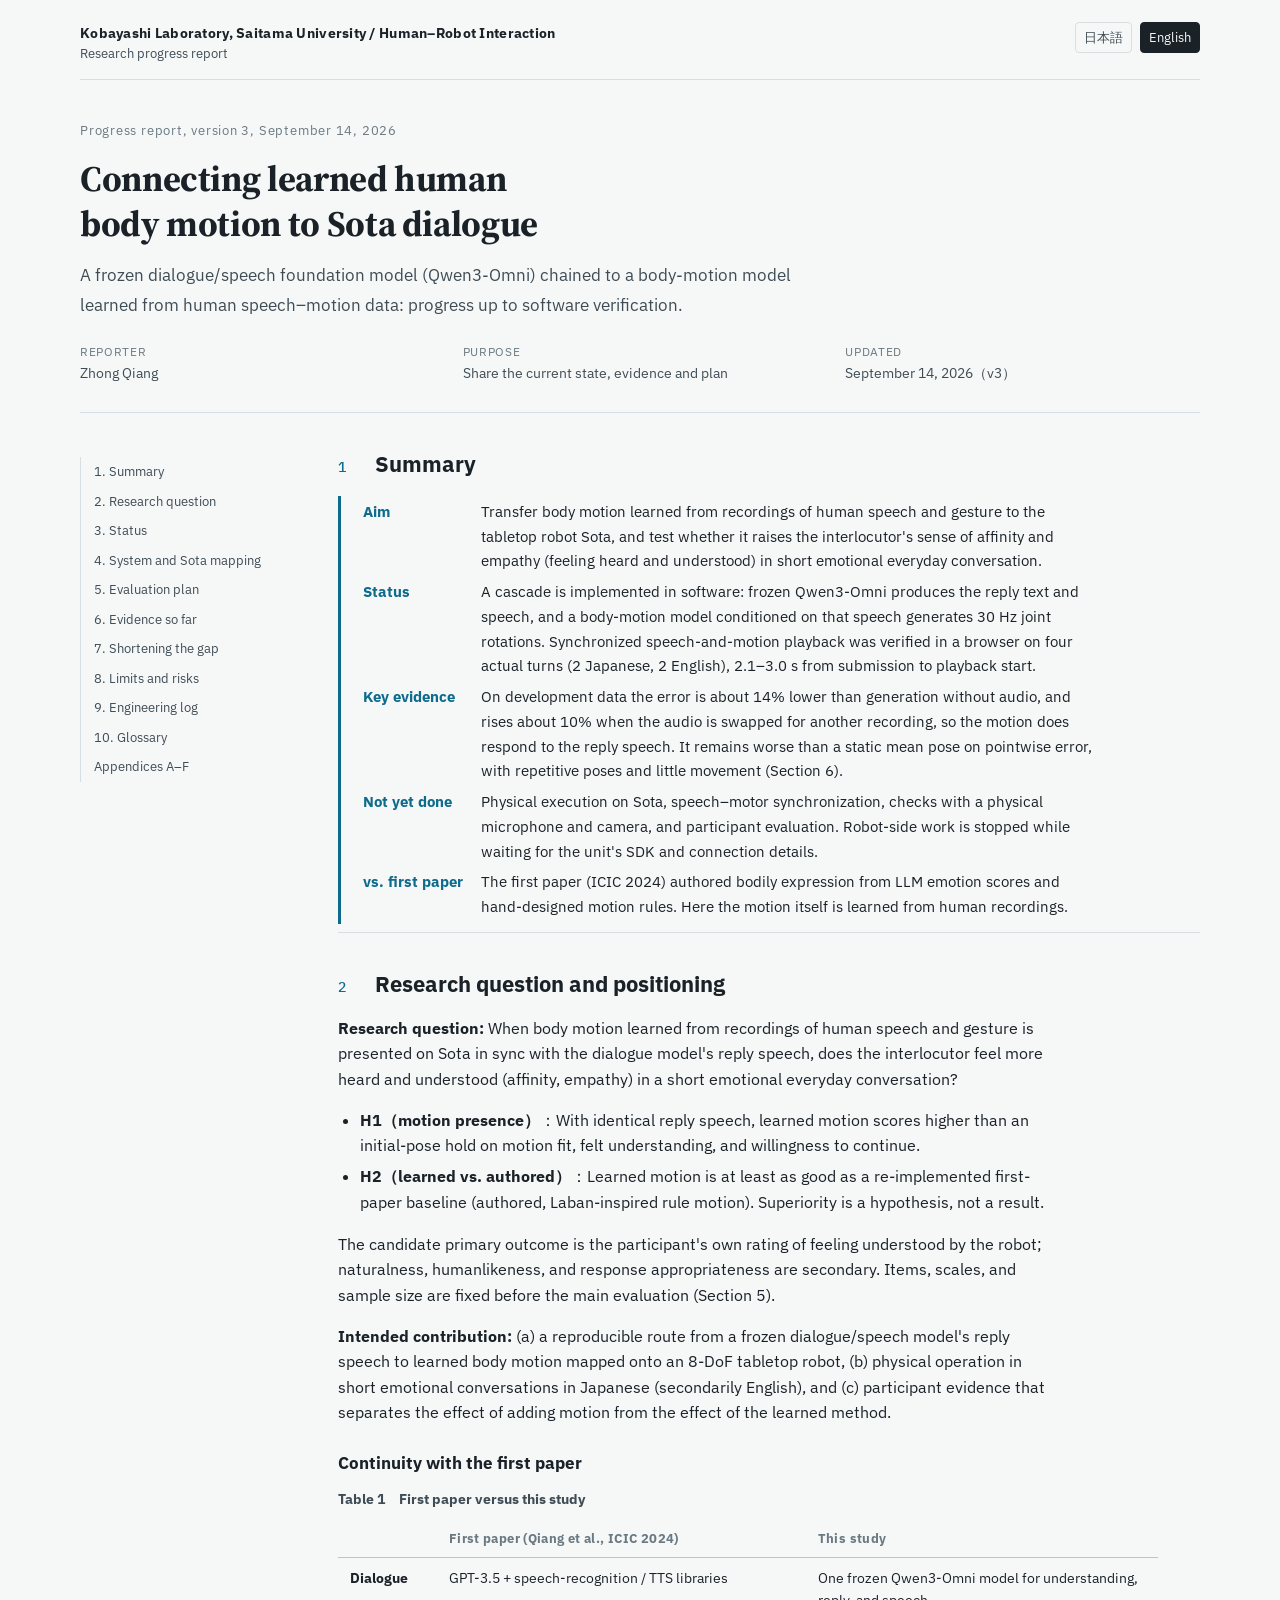
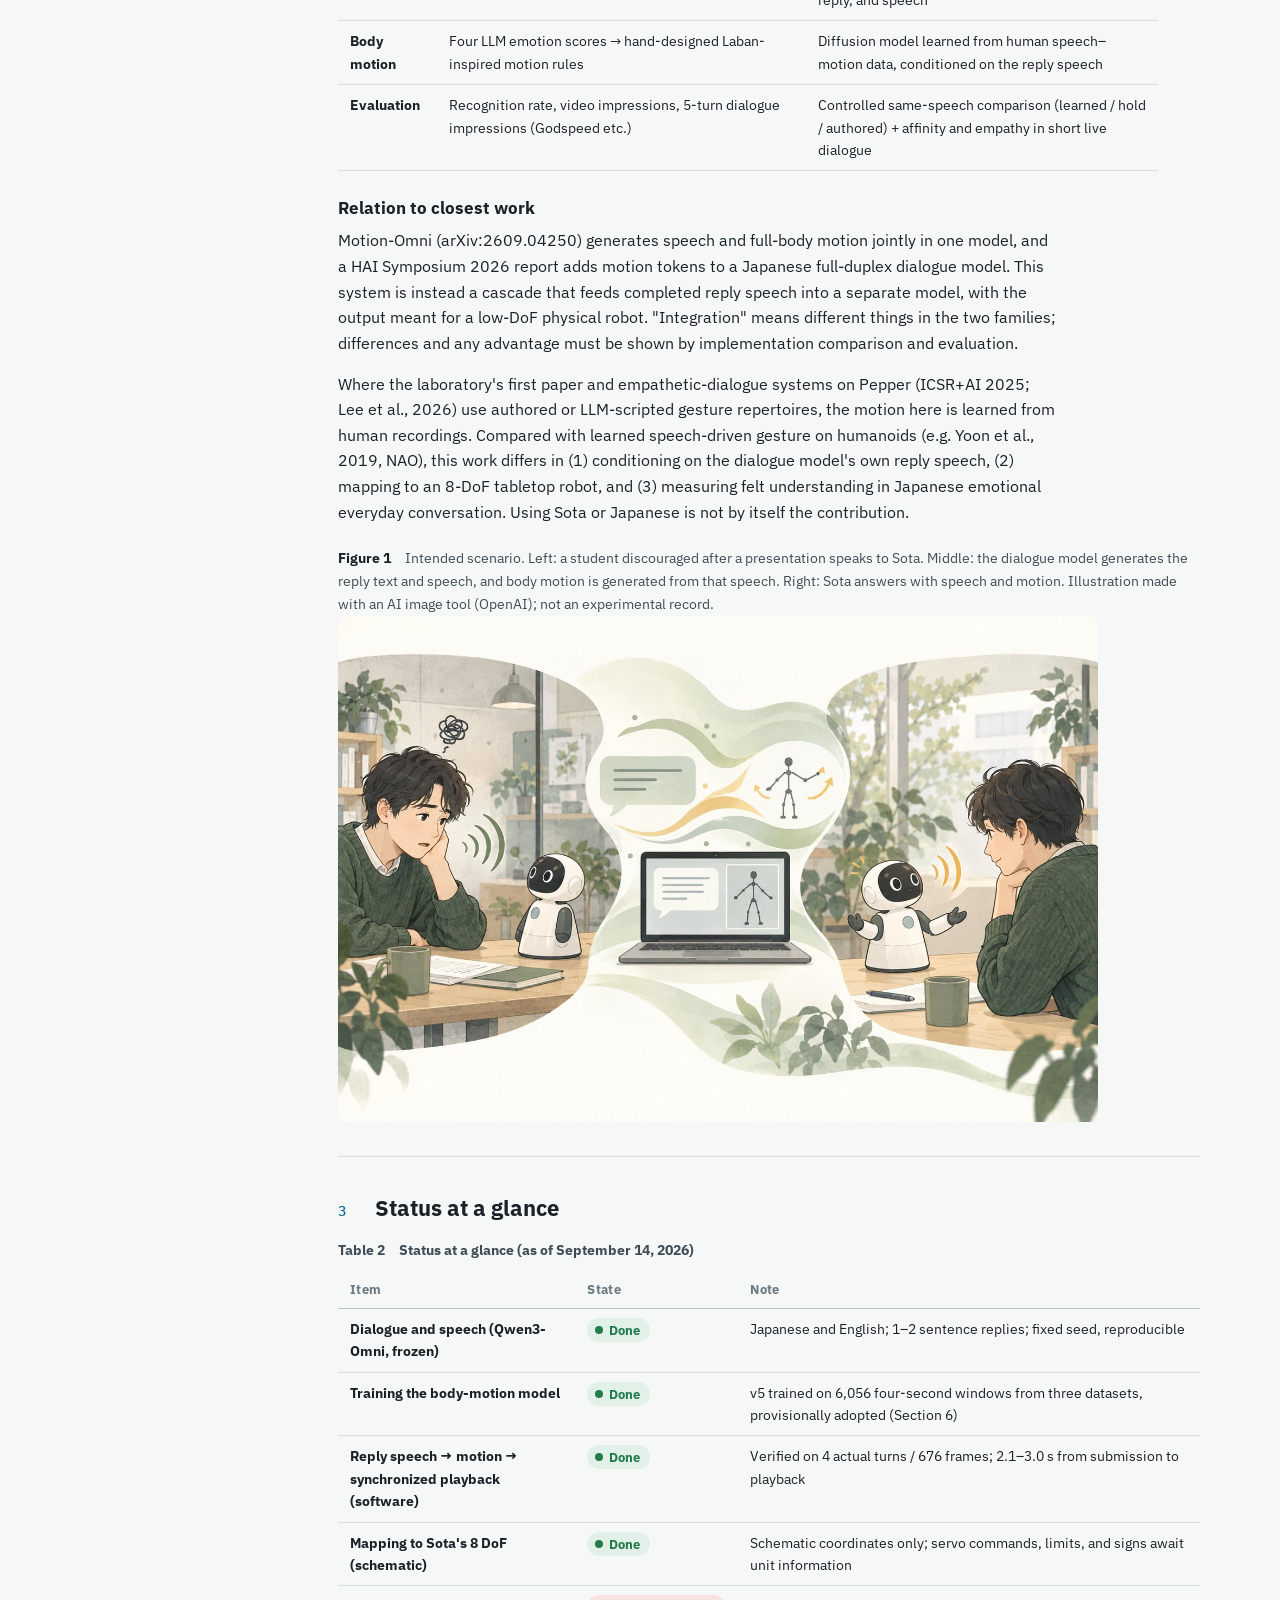
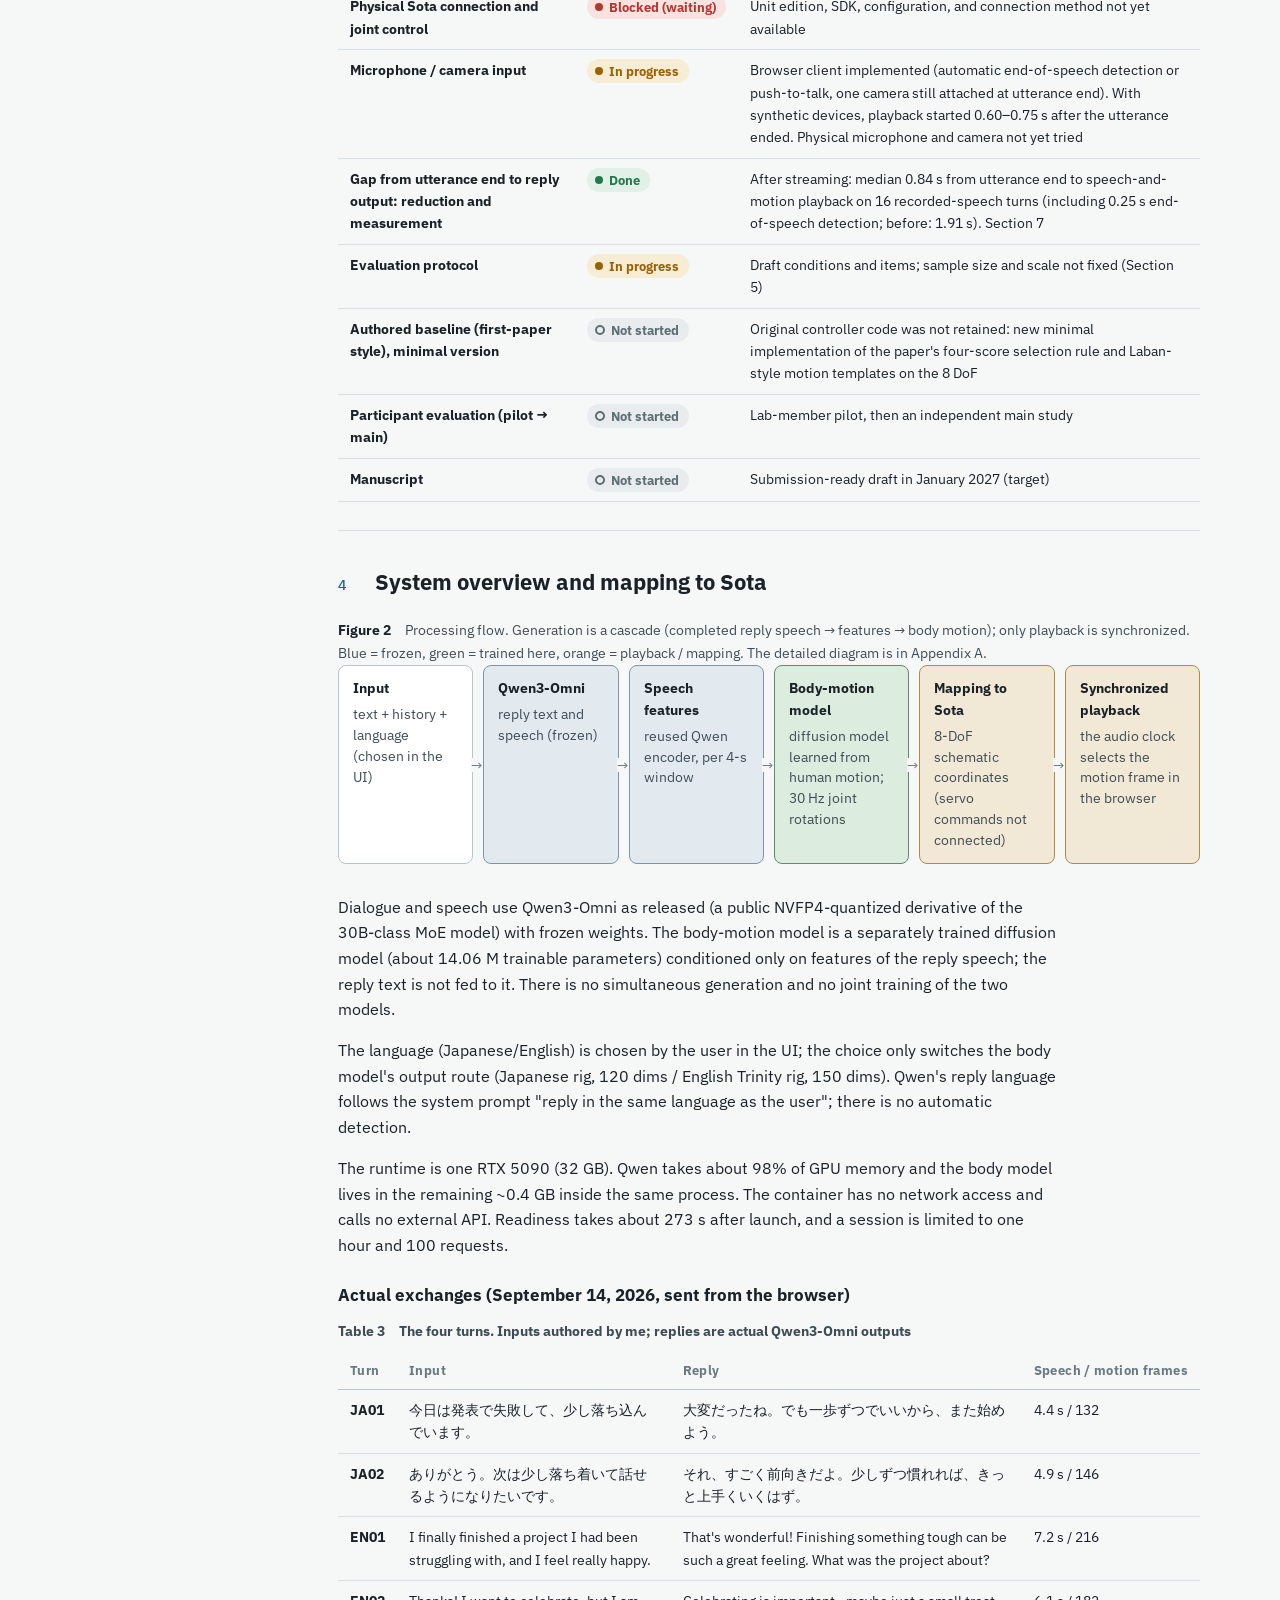
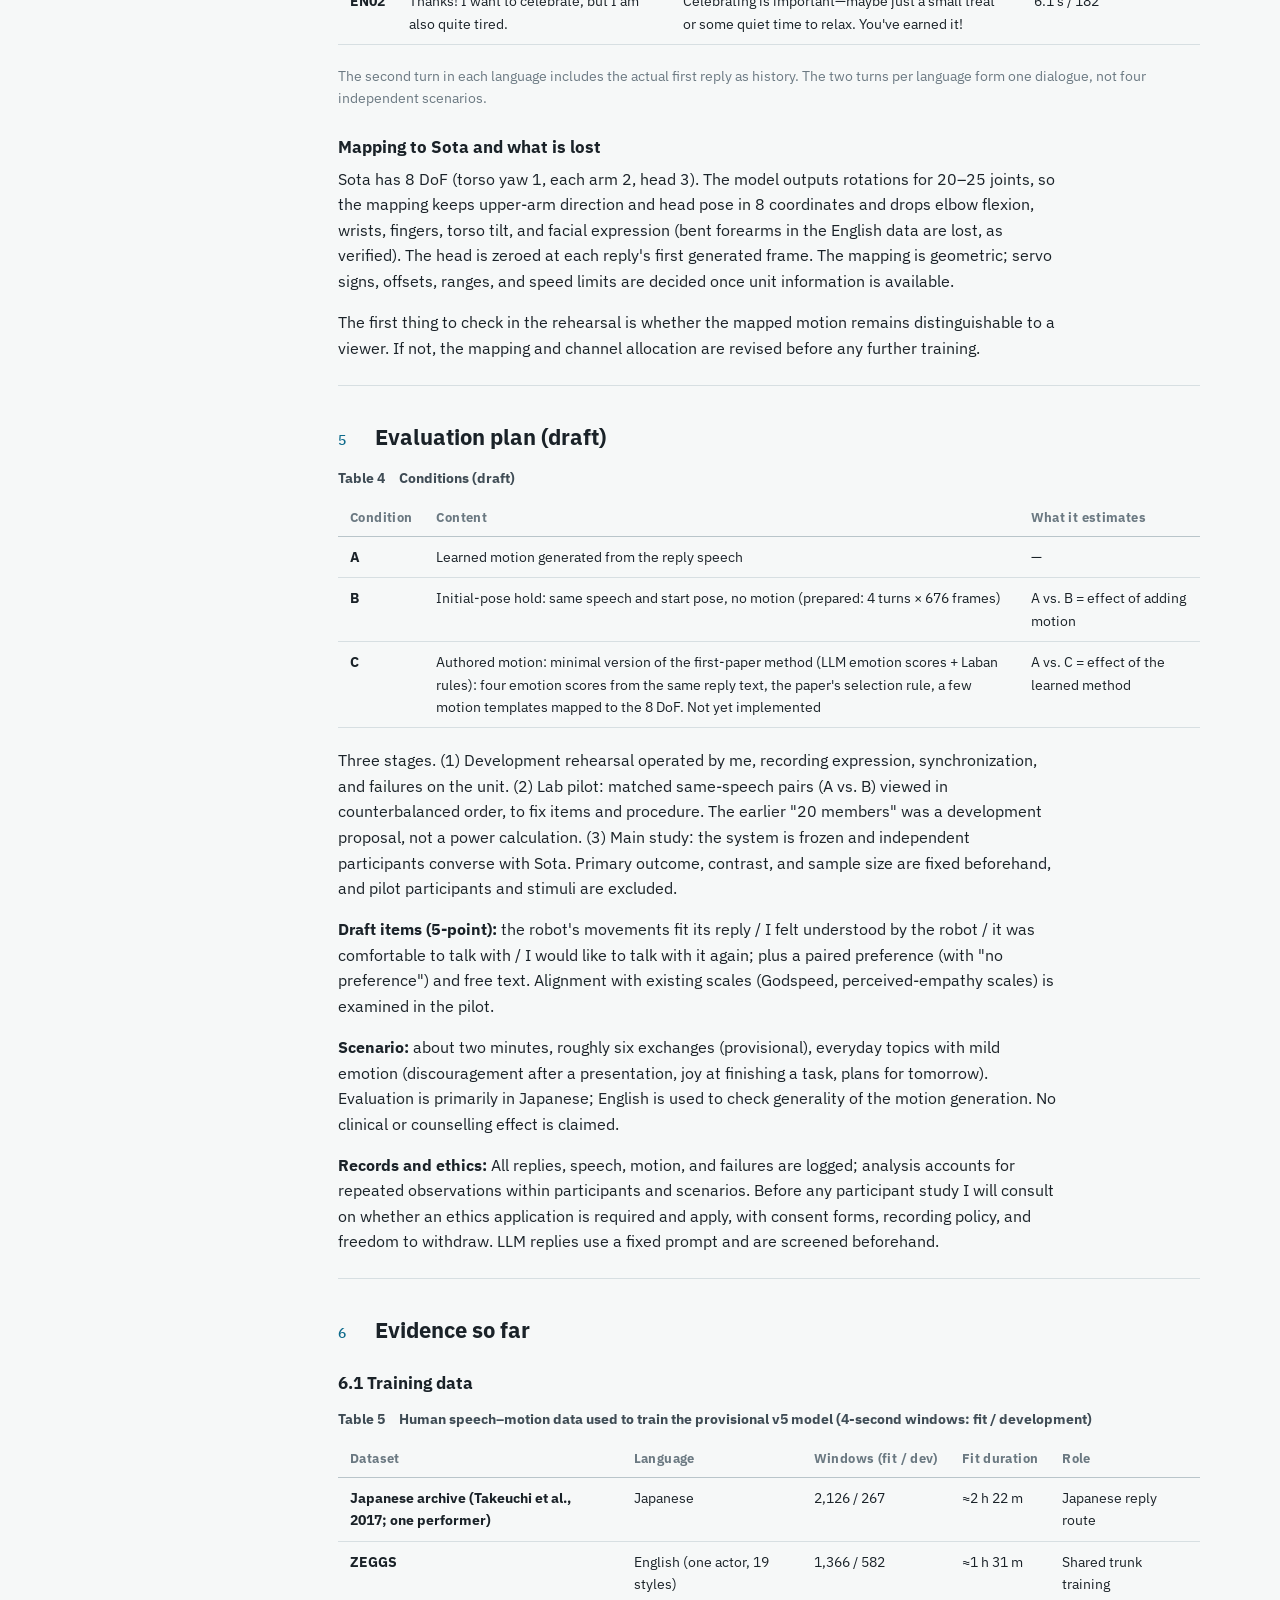
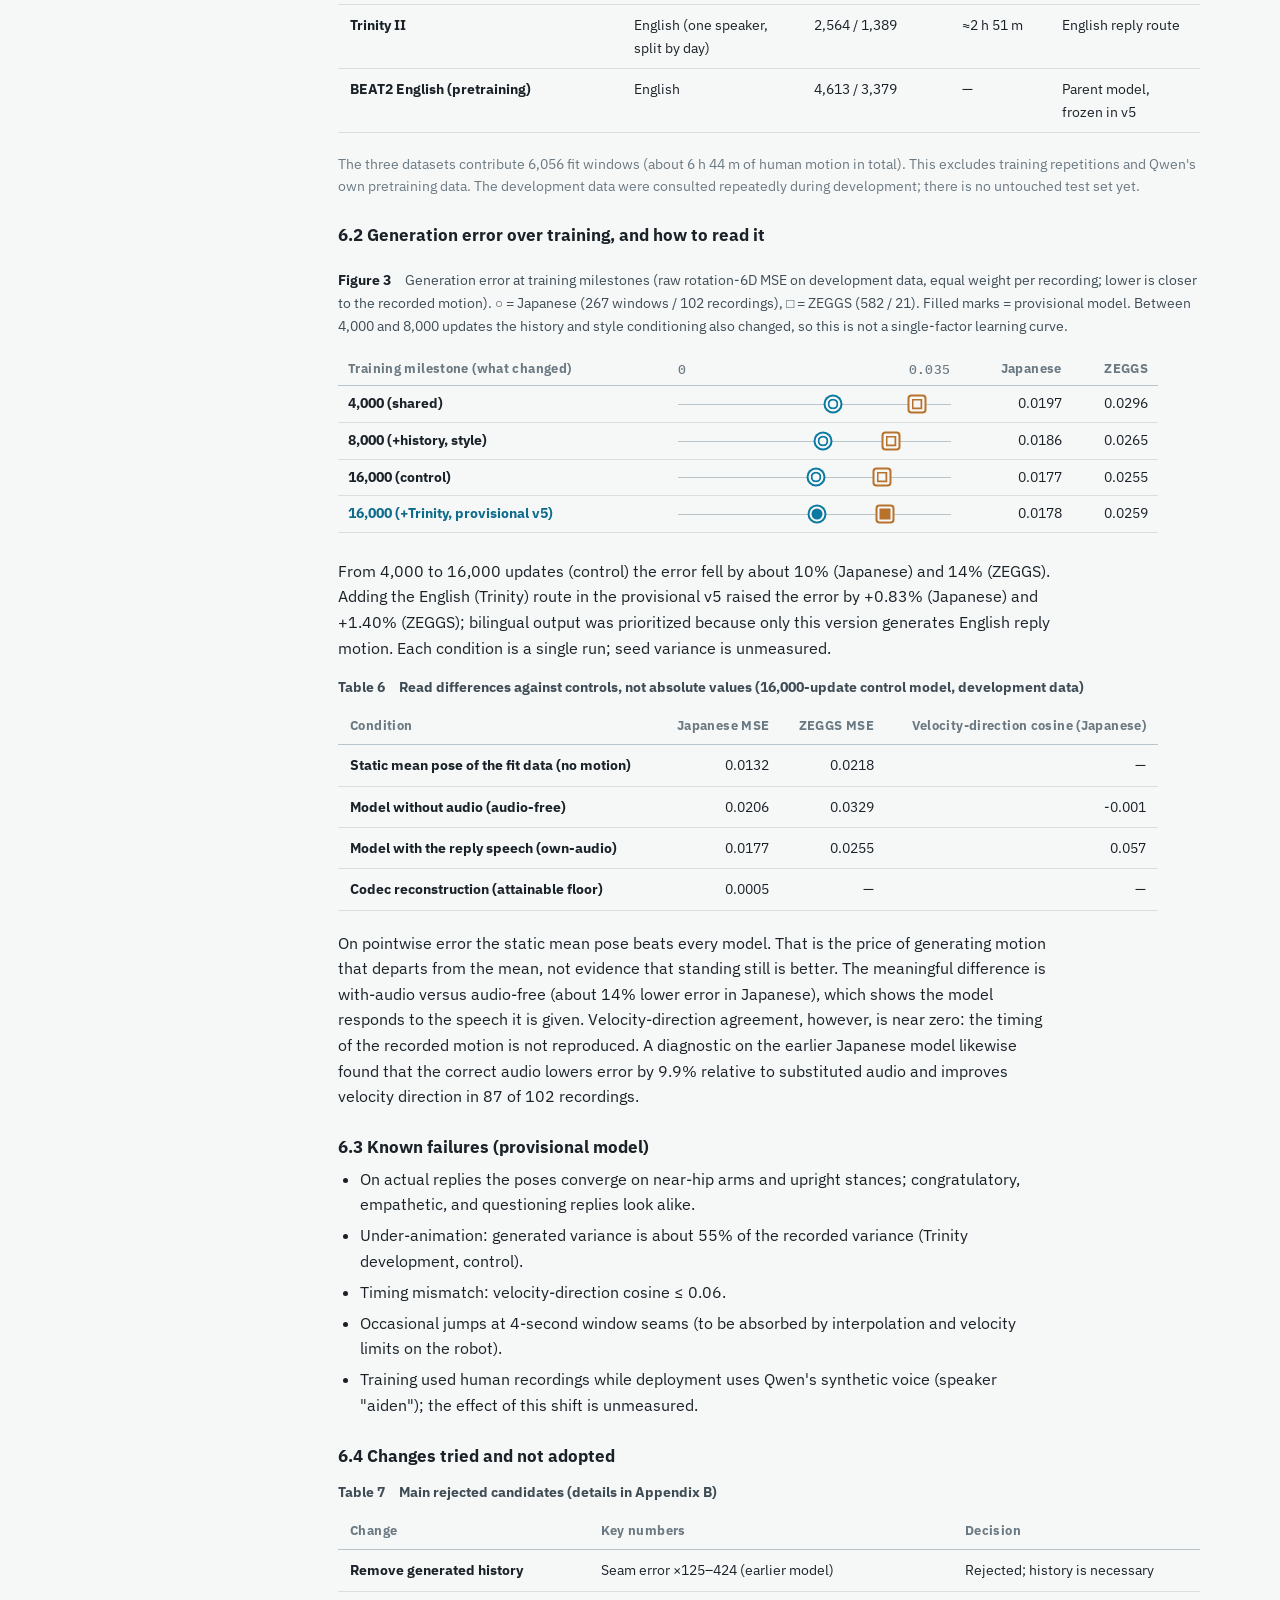
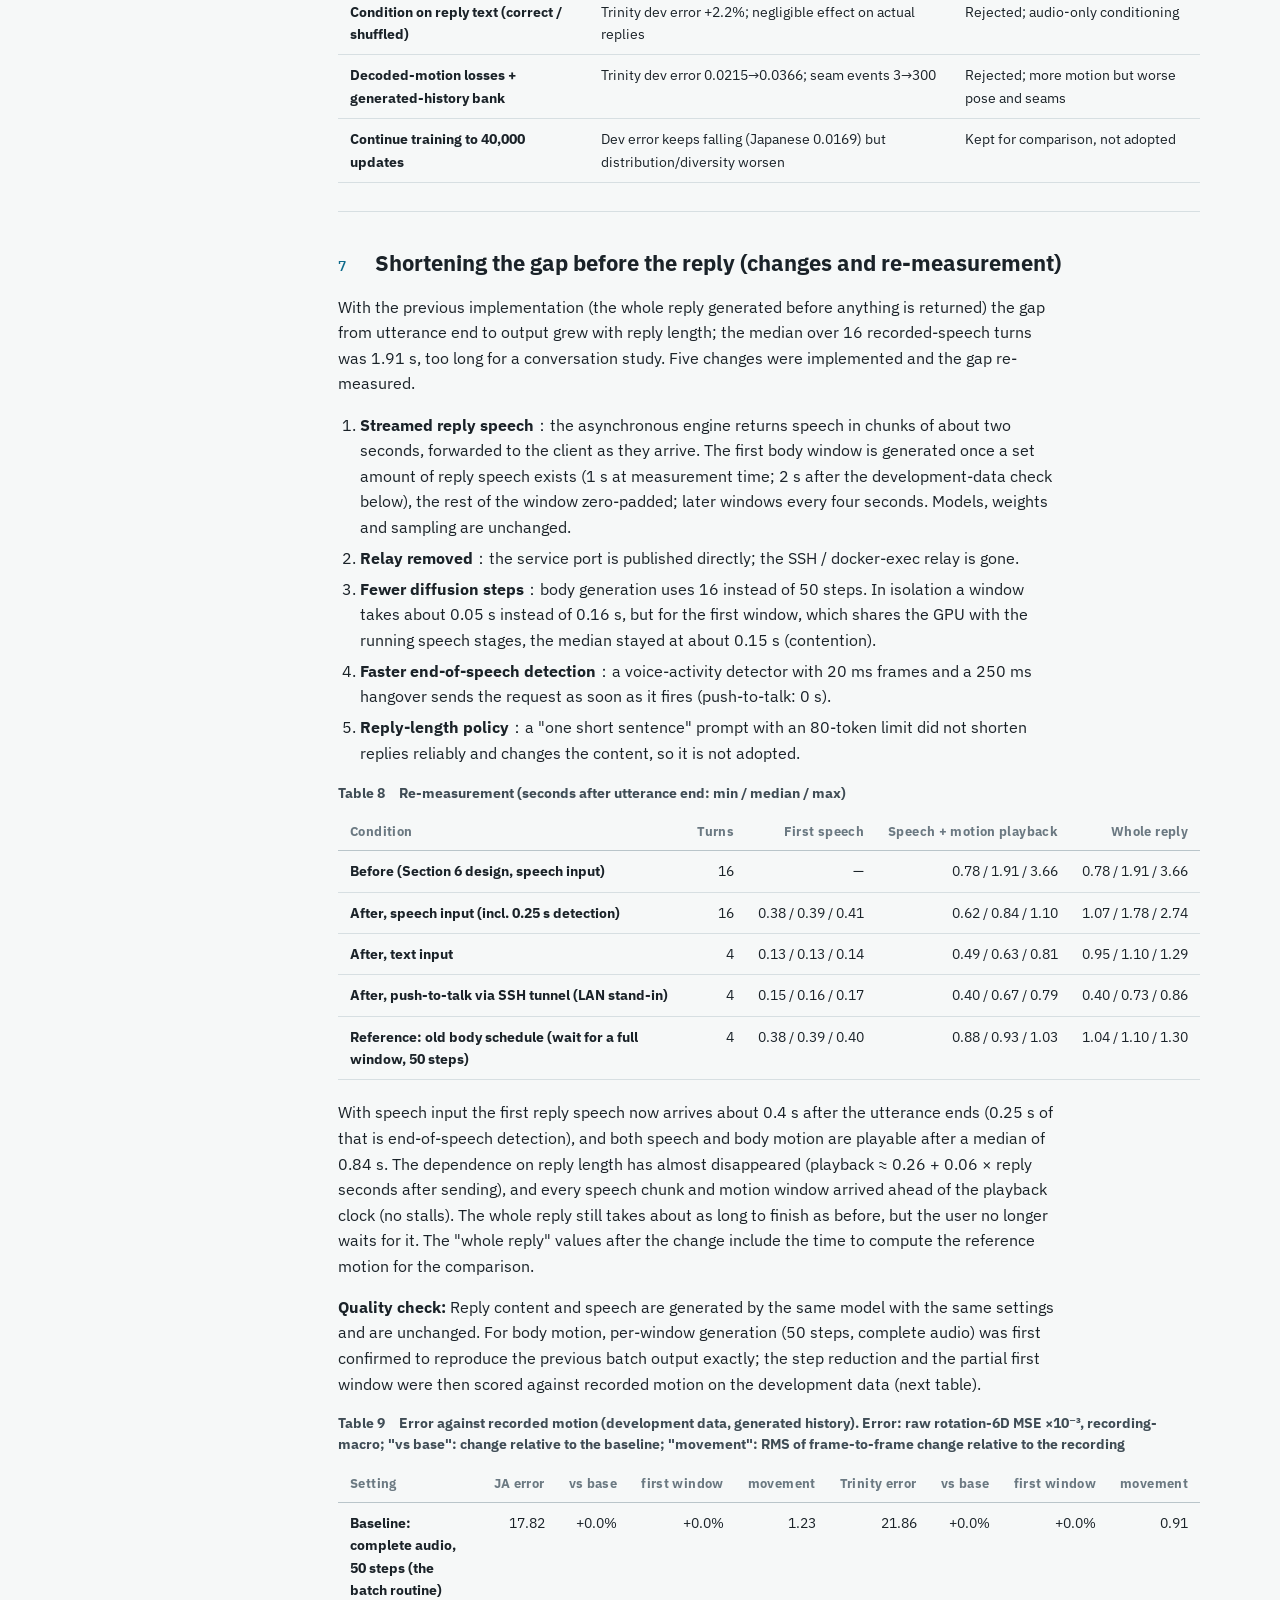
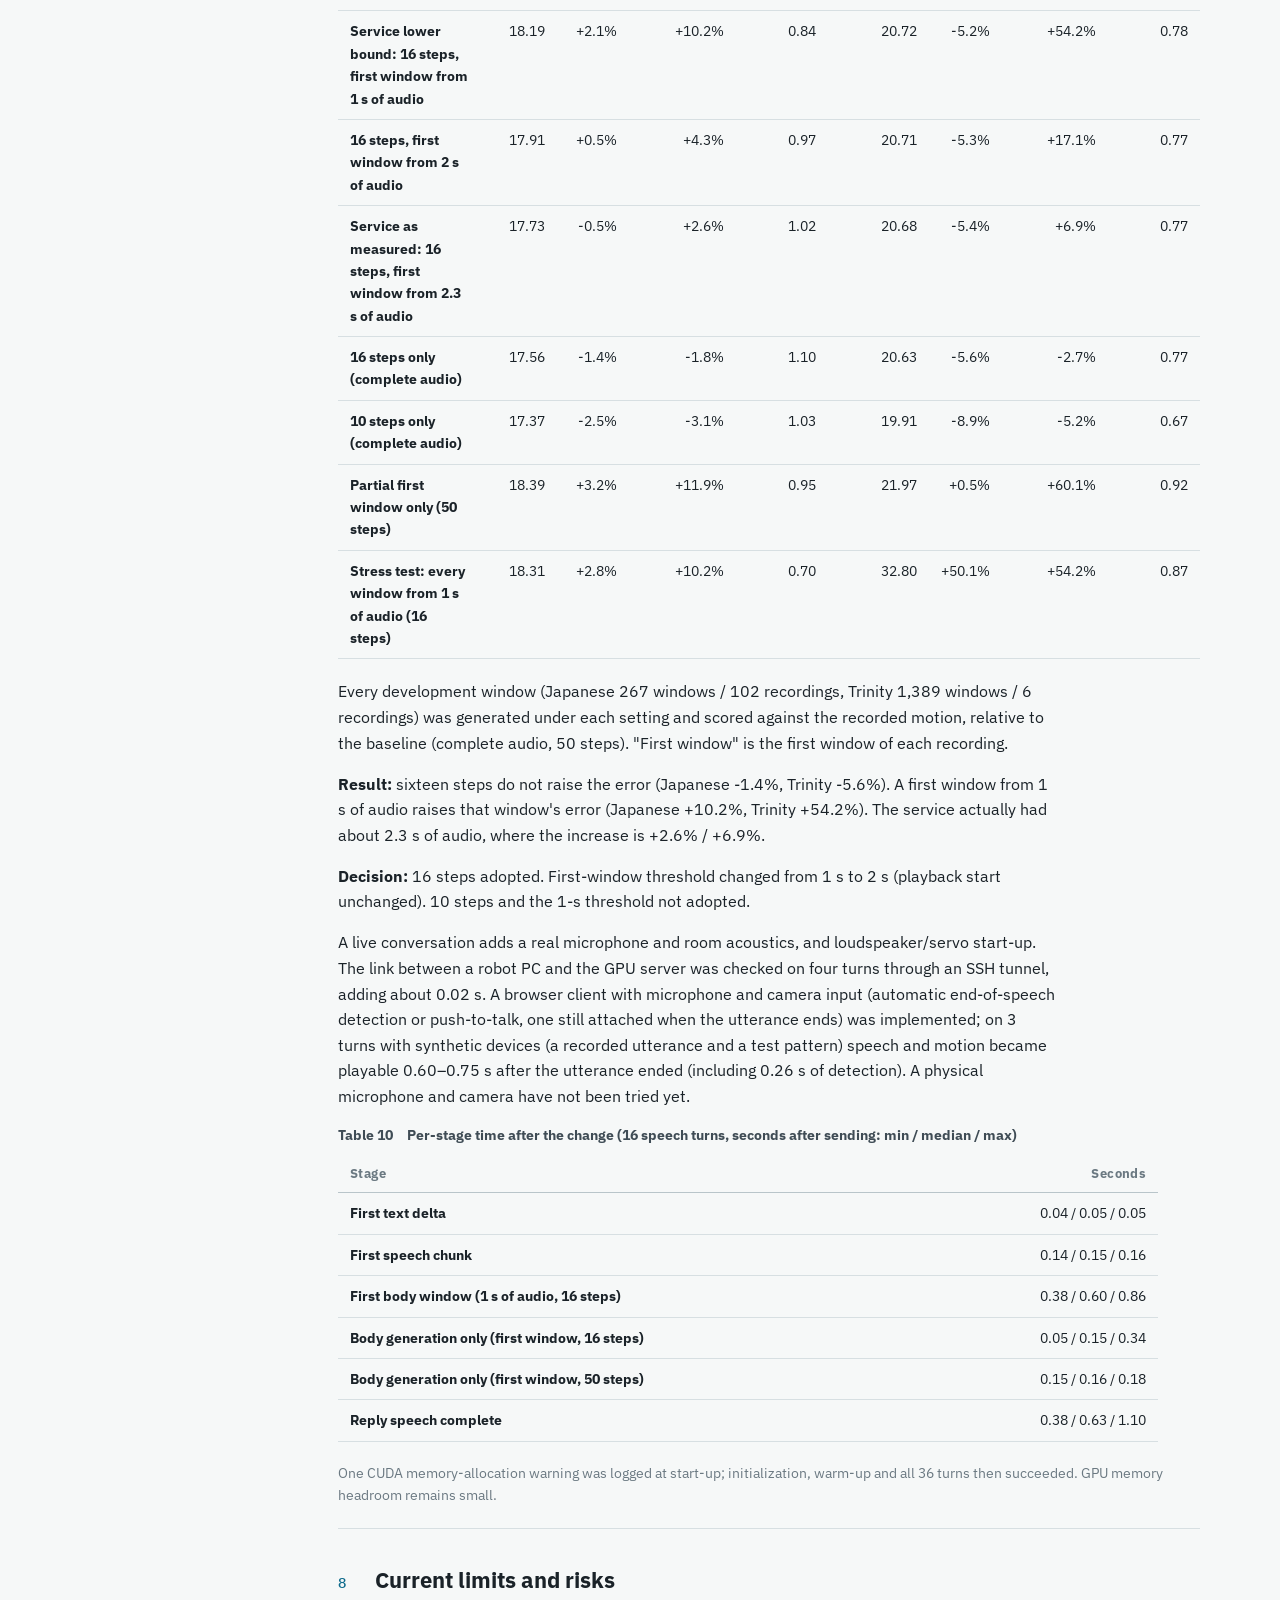
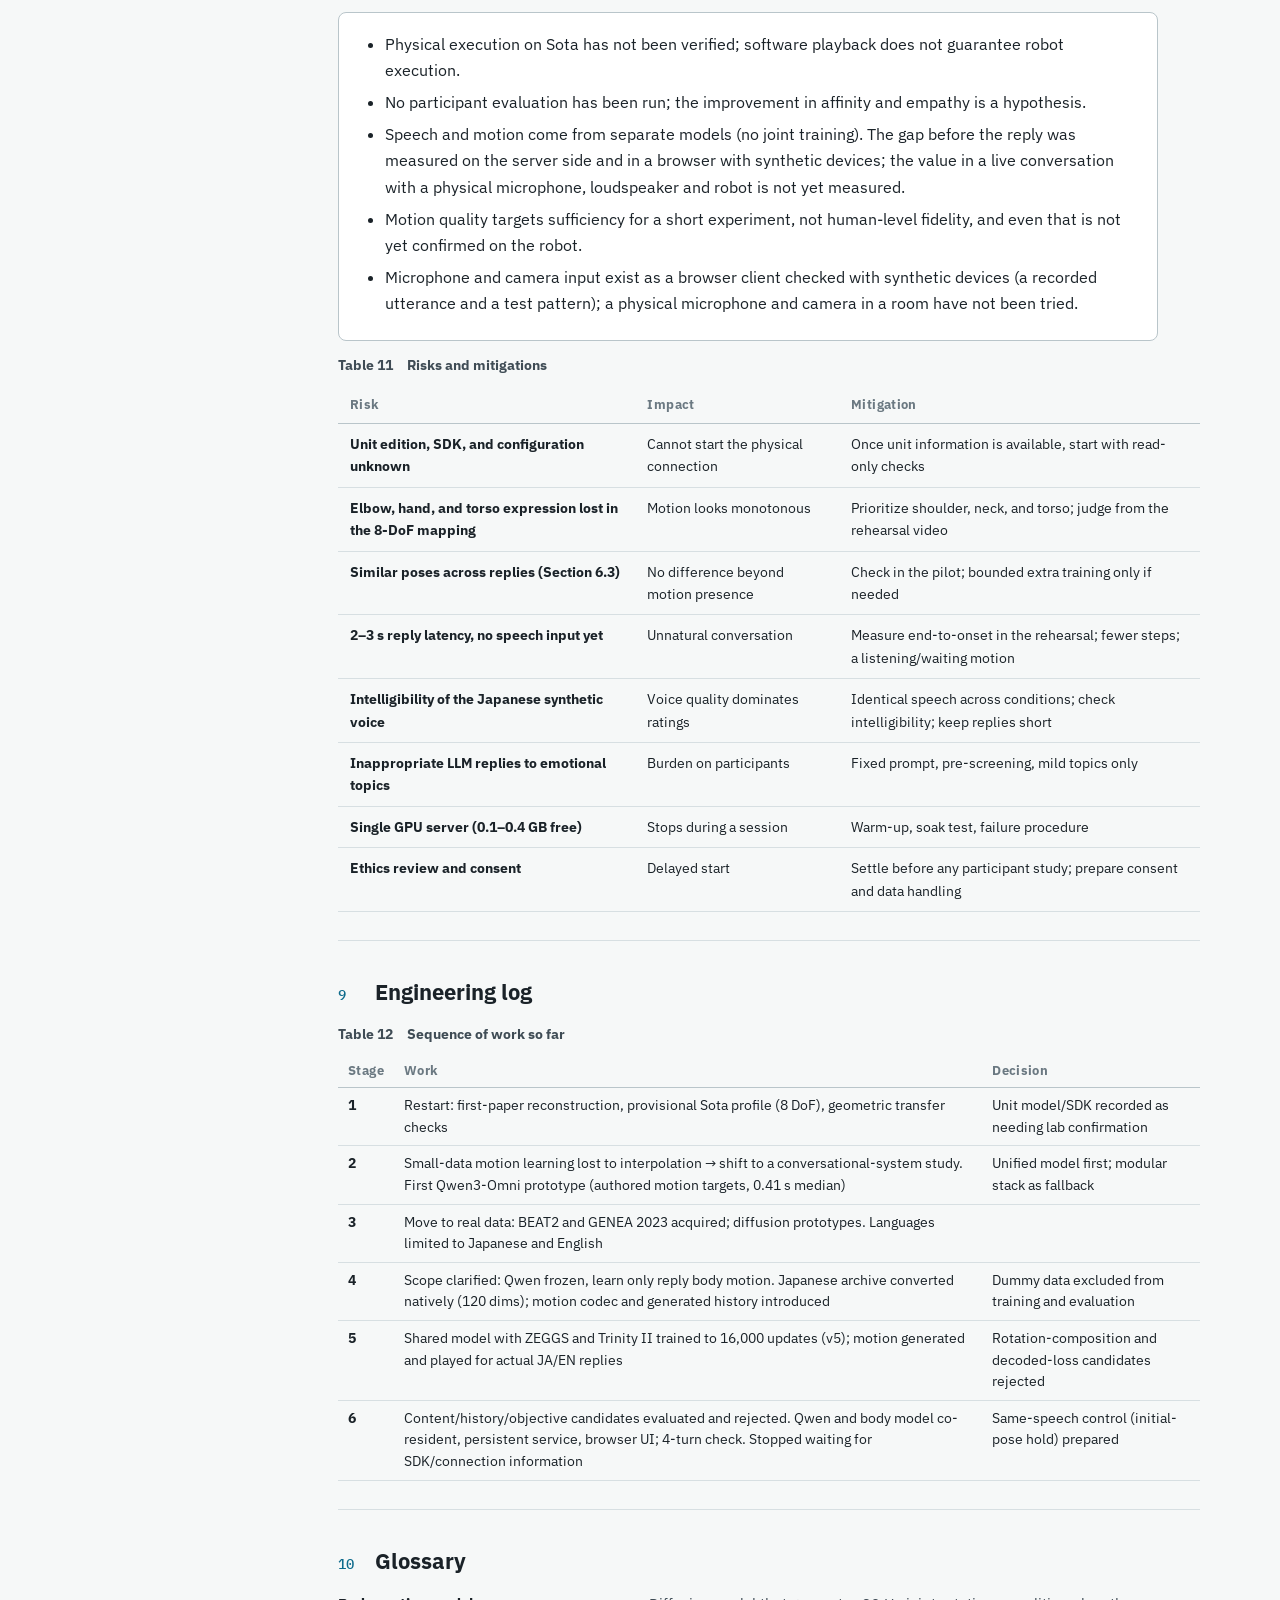
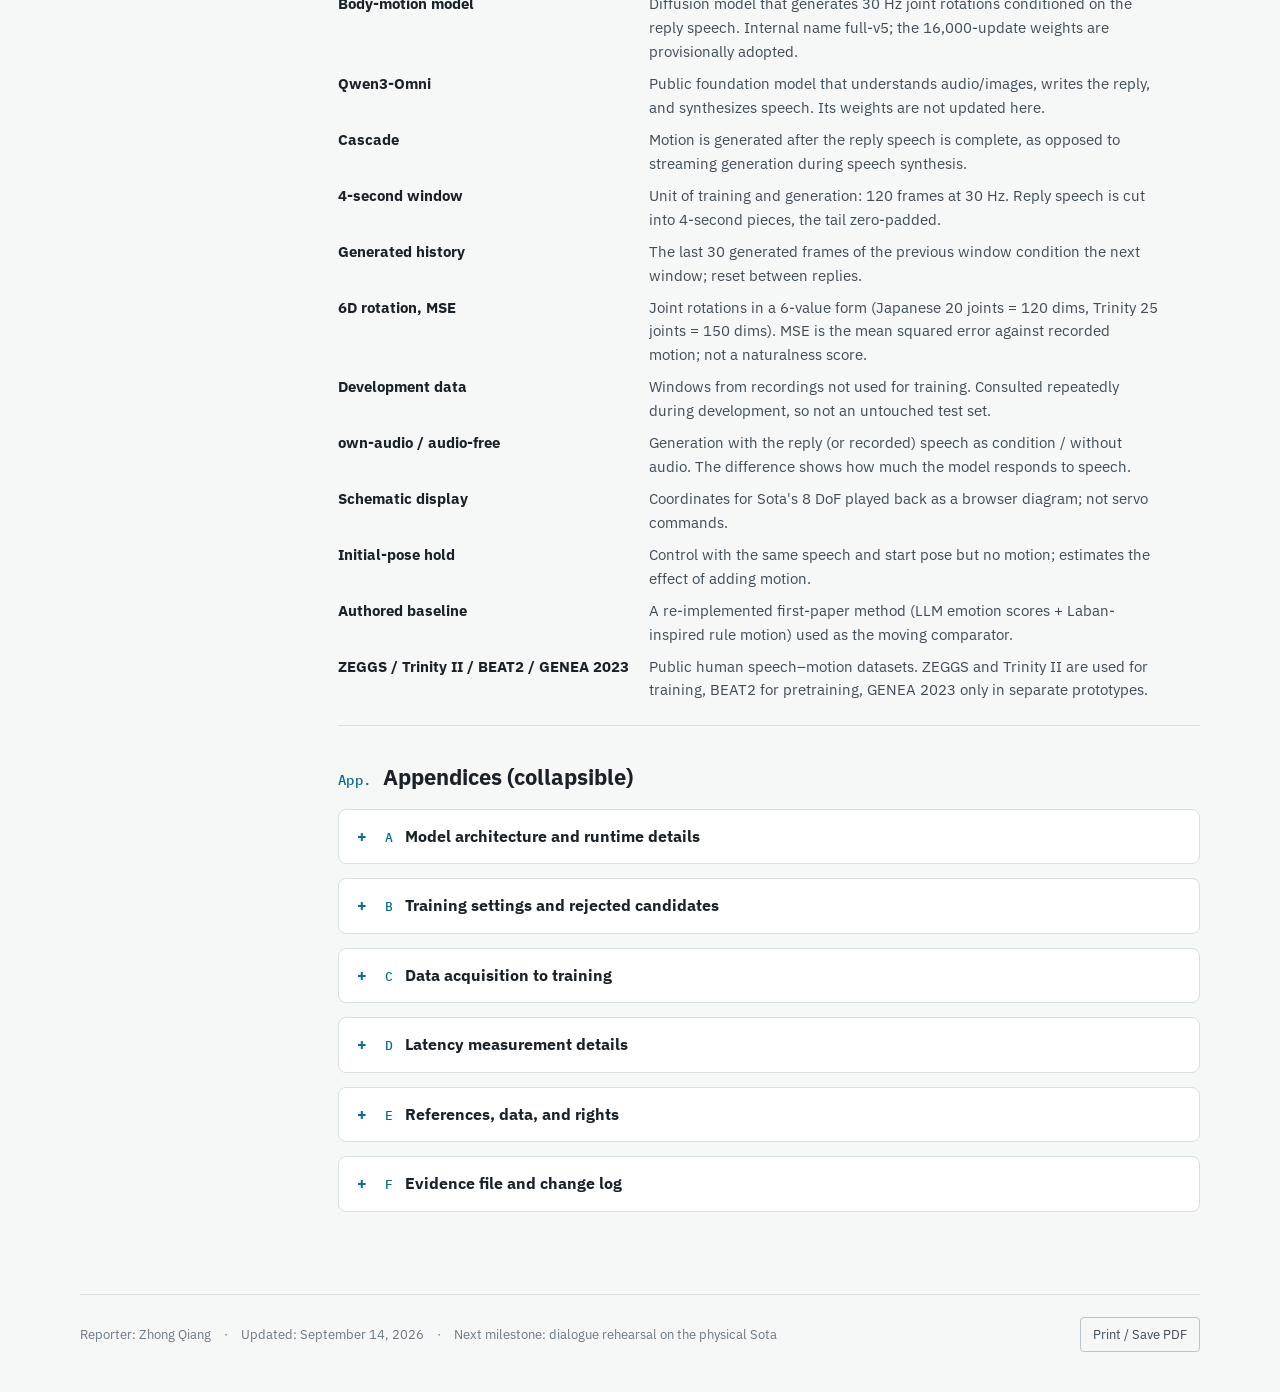
==== commit a0d9510d: "Update microphone/camera status: browser client implemented and checked with synthetic devices" ====
--- a/en.html
+++ b/en.html
@@ -24,7 +24,7 @@
 <dt>Aim</dt><dd>Transfer body motion learned from recordings of human speech and gesture to the tabletop robot Sota, and test whether it raises the interlocutor's sense of affinity and empathy (feeling heard and understood) in short emotional everyday conversation.</dd>
 <dt>Status</dt><dd>A cascade is implemented in software: frozen Qwen3-Omni produces the reply text and speech, and a body-motion model conditioned on that speech generates 30 Hz joint rotations. Synchronized speech-and-motion playback was verified in a browser on four actual turns (2 Japanese, 2 English), 2.1–3.0 s from submission to playback start.</dd>
 <dt>Key evidence</dt><dd>On development data the error is about 14% lower than generation without audio, and rises about 10% when the audio is swapped for another recording, so the motion does respond to the reply speech. It remains worse than a static mean pose on pointwise error, with repetitive poses and little movement (Section 6).</dd>
-<dt>Not yet done</dt><dd>Physical execution on Sota, speech–motor synchronization, microphone input, and participant evaluation. Robot-side work is stopped while waiting for the unit's SDK and connection details.</dd>
+<dt>Not yet done</dt><dd>Physical execution on Sota, speech–motor synchronization, checks with a physical microphone and camera, and participant evaluation. Robot-side work is stopped while waiting for the unit's SDK and connection details.</dd>
 <dt>vs. first paper</dt><dd>The first paper (ICIC 2024) authored bodily expression from LLM emotion scores and hand-designed motion rules. Here the motion itself is learned from human recordings.</dd>
 </dl>
 </div>
@@ -45,7 +45,7 @@
 <p>Motion-Omni (arXiv:2609.04250) generates speech and full-body motion jointly in one model, and a HAI Symposium 2026 report adds motion tokens to a Japanese full-duplex dialogue model. This system is instead a cascade that feeds completed reply speech into a separate model, with the output meant for a low-DoF physical robot. "Integration" means different things in the two families; differences and any advantage must be shown by implementation comparison and evaluation.</p>
 <p>Where the laboratory's first paper and empathetic-dialogue systems on Pepper (ICSR+AI 2025; Lee et al., 2026) use authored or LLM-scripted gesture repertoires, the motion here is learned from human recordings. Compared with learned speech-driven gesture on humanoids (e.g. Yoon et al., 2019, NAO), this work differs in (1) conditioning on the dialogue model's own reply speech, (2) mapping to an 8-DoF tabletop robot, and (3) measuring felt understanding in Japanese emotional everyday conversation. Using Sota or Japanese is not by itself the contribution.</p>
 </div>
-<figure class="figure plain"><figcaption><b>Figure 1</b>　Intended scenario. Left: a student discouraged after a presentation speaks to Sota. Middle: the dialogue model generates the reply text and speech, and body motion is generated from that speech. Right: Sota answers with speech and motion. Illustration made with an AI image tool (OpenAI); not an experimental record.</figcaption><div class="scene"><img src="scenario.jpg" width="1400" height="933" alt="Illustration: a discouraged student speaks to Sota, a computer generates the reply text, speech and body motion, and Sota answers with speech and gesture"></div></figure></section><section id="status" class="doc-section"><h2><span class="num">3</span><span>Status at a glance</span></h2><div class="table-wrap"><table class="status"><caption>Table 2　Status at a glance (as of September 14, 2026)</caption><thead><tr><th scope="col">Item</th><th scope="col">State</th><th scope="col">Note</th></tr></thead><tbody><tr><th scope="row">Dialogue and speech (Qwen3-Omni, frozen)</th><td><span class="pill done">Done</span></td><td>Japanese and English; 1–2 sentence replies; fixed seed, reproducible</td></tr><tr><th scope="row">Training the body-motion model</th><td><span class="pill done">Done</span></td><td>v5 trained on 6,056 four-second windows from three datasets, provisionally adopted (Section 6)</td></tr><tr><th scope="row">Reply speech → motion → synchronized playback (software)</th><td><span class="pill done">Done</span></td><td>Verified on 4 actual turns / 676 frames; 2.1–3.0 s from submission to playback</td></tr><tr><th scope="row">Mapping to Sota's 8 DoF (schematic)</th><td><span class="pill done">Done</span></td><td>Schematic coordinates only; servo commands, limits, and signs await unit information</td></tr><tr><th scope="row">Physical Sota connection and joint control</th><td><span class="pill blocked">Blocked (waiting)</span></td><td>Unit edition, SDK, configuration, and connection method not yet available</td></tr><tr><th scope="row">Microphone / camera input</th><td><span class="pill planned">Not started</span></td><td>Currently text input; turn-end detection not implemented</td></tr><tr><th scope="row">Gap from utterance end to reply output: reduction and measurement</th><td><span class="pill done">Done</span></td><td>After streaming: median 0.84 s from utterance end to speech-and-motion playback on 16 recorded-speech turns (including 0.25 s end-of-speech detection; before: 1.91 s). Section 7</td></tr><tr><th scope="row">Evaluation protocol</th><td><span class="pill progress">In progress</span></td><td>Draft conditions and items; sample size and scale not fixed (Section 5)</td></tr><tr><th scope="row">Authored baseline (first-paper style), minimal version</th><td><span class="pill planned">Not started</span></td><td>Original controller code was not retained: new minimal implementation of the paper's four-score selection rule and Laban-style motion templates on the 8 DoF</td></tr><tr><th scope="row">Participant evaluation (pilot → main)</th><td><span class="pill planned">Not started</span></td><td>Lab-member pilot, then an independent main study</td></tr><tr><th scope="row">Manuscript</th><td><span class="pill planned">Not started</span></td><td>Submission-ready draft in January 2027 (target)</td></tr></tbody></table></div></section><section id="system" class="doc-section"><h2><span class="num">4</span><span>System overview and mapping to Sota</span></h2>
+<figure class="figure plain"><figcaption><b>Figure 1</b>　Intended scenario. Left: a student discouraged after a presentation speaks to Sota. Middle: the dialogue model generates the reply text and speech, and body motion is generated from that speech. Right: Sota answers with speech and motion. Illustration made with an AI image tool (OpenAI); not an experimental record.</figcaption><div class="scene"><img src="scenario.jpg" width="1400" height="933" alt="Illustration: a discouraged student speaks to Sota, a computer generates the reply text, speech and body motion, and Sota answers with speech and gesture"></div></figure></section><section id="status" class="doc-section"><h2><span class="num">3</span><span>Status at a glance</span></h2><div class="table-wrap"><table class="status"><caption>Table 2　Status at a glance (as of September 14, 2026)</caption><thead><tr><th scope="col">Item</th><th scope="col">State</th><th scope="col">Note</th></tr></thead><tbody><tr><th scope="row">Dialogue and speech (Qwen3-Omni, frozen)</th><td><span class="pill done">Done</span></td><td>Japanese and English; 1–2 sentence replies; fixed seed, reproducible</td></tr><tr><th scope="row">Training the body-motion model</th><td><span class="pill done">Done</span></td><td>v5 trained on 6,056 four-second windows from three datasets, provisionally adopted (Section 6)</td></tr><tr><th scope="row">Reply speech → motion → synchronized playback (software)</th><td><span class="pill done">Done</span></td><td>Verified on 4 actual turns / 676 frames; 2.1–3.0 s from submission to playback</td></tr><tr><th scope="row">Mapping to Sota's 8 DoF (schematic)</th><td><span class="pill done">Done</span></td><td>Schematic coordinates only; servo commands, limits, and signs await unit information</td></tr><tr><th scope="row">Physical Sota connection and joint control</th><td><span class="pill blocked">Blocked (waiting)</span></td><td>Unit edition, SDK, configuration, and connection method not yet available</td></tr><tr><th scope="row">Microphone / camera input</th><td><span class="pill progress">In progress</span></td><td>Browser client implemented (automatic end-of-speech detection or push-to-talk, one camera still attached at utterance end). With synthetic devices, playback started 0.60–0.75 s after the utterance ended. Physical microphone and camera not yet tried</td></tr><tr><th scope="row">Gap from utterance end to reply output: reduction and measurement</th><td><span class="pill done">Done</span></td><td>After streaming: median 0.84 s from utterance end to speech-and-motion playback on 16 recorded-speech turns (including 0.25 s end-of-speech detection; before: 1.91 s). Section 7</td></tr><tr><th scope="row">Evaluation protocol</th><td><span class="pill progress">In progress</span></td><td>Draft conditions and items; sample size and scale not fixed (Section 5)</td></tr><tr><th scope="row">Authored baseline (first-paper style), minimal version</th><td><span class="pill planned">Not started</span></td><td>Original controller code was not retained: new minimal implementation of the paper's four-score selection rule and Laban-style motion templates on the 8 DoF</td></tr><tr><th scope="row">Participant evaluation (pilot → main)</th><td><span class="pill planned">Not started</span></td><td>Lab-member pilot, then an independent main study</td></tr><tr><th scope="row">Manuscript</th><td><span class="pill planned">Not started</span></td><td>Submission-ready draft in January 2027 (target)</td></tr></tbody></table></div></section><section id="system" class="doc-section"><h2><span class="num">4</span><span>System overview and mapping to Sota</span></h2>
 <figure class="figure plain"><figcaption><b>Figure 2</b>　Processing flow. Generation is a cascade (completed reply speech → features → body motion); only playback is synchronized. Blue = frozen, green = trained here, orange = playback / mapping. The detailed diagram is in Appendix A.</figcaption><ol class="flow"><li class="plain"><b>Input</b><span>text + history + language (chosen in the UI)</span></li><li class="frozen"><b>Qwen3-Omni</b><span>reply text and speech (frozen)</span></li><li class="frozen"><b>Speech features</b><span>reused Qwen encoder, per 4-s window</span></li><li class="learned"><b>Body-motion model</b><span>diffusion model learned from human motion; 30 Hz joint rotations</span></li><li class="play"><b>Mapping to Sota</b><span>8-DoF schematic coordinates (servo commands not connected)</span></li><li class="play"><b>Synchronized playback</b><span>the audio clock selects the motion frame in the browser</span></li></ol></figure>
 <div class="prose">
 <p>Dialogue and speech use Qwen3-Omni as released (a public NVFP4-quantized derivative of the 30B-class MoE model) with frozen weights. The body-motion model is a separately trained diffusion model (about 14.06 M trainable parameters) conditioned only on features of the reply speech; the reply text is not fed to it. There is no simultaneous generation and no joint training of the two models.</p>
@@ -88,13 +88,13 @@
 <li>Training used human recordings while deployment uses Qwen's synthetic voice (speaker "aiden"); the effect of this shift is unmeasured.</li>
 </ul></div>
 <h3>6.4 Changes tried and not adopted</h3>
-<div class="table-wrap"><table class=""><caption>Table 7　Main rejected candidates (details in Appendix B)</caption><thead><tr><th scope="col">Change</th><th scope="col">Key numbers</th><th scope="col">Decision</th></tr></thead><tbody><tr><th scope="row">Remove generated history</th><td>Seam error ×125–424 (earlier model)</td><td>Rejected; history is necessary</td></tr><tr><th scope="row">Condition on reply text (correct / shuffled)</th><td>Trinity dev error +2.2%; negligible effect on actual replies</td><td>Rejected; audio-only conditioning</td></tr><tr><th scope="row">Decoded-motion losses + generated-history bank</th><td>Trinity dev error 0.0215→0.0366; seam events 3→300</td><td>Rejected; more motion but worse pose and seams</td></tr><tr><th scope="row">Continue training to 40,000 updates</th><td>Dev error keeps falling (Japanese 0.0169) but distribution/diversity worsen</td><td>Kept for comparison, not adopted</td></tr></tbody></table></div></section><section id="speed" class="doc-section"><h2><span class="num">7</span><span>Shortening the gap before the reply (changes and re-measurement)</span></h2><div class="prose"><p class="lede">With the previous implementation (the whole reply generated before anything is returned) the gap from utterance end to output grew with reply length; the median over 16 recorded-speech turns was 1.91 s, too long for a conversation study. Five changes were implemented and the gap re-measured.</p><ol><li><b>Streamed reply speech</b>：the asynchronous engine returns speech in chunks of about two seconds, forwarded to the client as they arrive. The first body window is generated once a set amount of reply speech exists (1 s at measurement time; 2 s after the development-data check below), the rest of the window zero-padded; later windows every four seconds. Models, weights and sampling are unchanged.</li><li><b>Relay removed</b>：the service port is published directly; the SSH / docker-exec relay is gone.</li><li><b>Fewer diffusion steps</b>：body generation uses 16 instead of 50 steps. In isolation a window takes about 0.05 s instead of 0.16 s, but for the first window, which shares the GPU with the running speech stages, the median stayed at about 0.15 s (contention).</li><li><b>Faster end-of-speech detection</b>：a voice-activity detector with 20 ms frames and a 250 ms hangover sends the request as soon as it fires (push-to-talk: 0 s).</li><li><b>Reply-length policy</b>：a "one short sentence" prompt with an 80-token limit did not shorten replies reliably and changes the content, so it is not adopted.</li></ol></div><div class="table-wrap"><table class=""><caption>Table 8　Re-measurement (seconds after utterance end: min / median / max)</caption><thead><tr><th scope="col">Condition</th><th scope="col" class=num>Turns</th><th scope="col" class=num>First speech</th><th scope="col" class=num>Speech + motion playback</th><th scope="col" class=num>Whole reply</th></tr></thead><tbody><tr><th scope="row">Before (Section 6 design, speech input)</th><td class=num>16</td><td class=num>—</td><td class=num>0.78 / 1.91 / 3.66</td><td class=num>0.78 / 1.91 / 3.66</td></tr><tr><th scope="row">After, speech input (incl. 0.25 s detection)</th><td class=num>16</td><td class=num>0.38 / 0.39 / 0.41</td><td class=num>0.62 / 0.84 / 1.10</td><td class=num>1.07 / 1.78 / 2.74</td></tr><tr><th scope="row">After, text input</th><td class=num>4</td><td class=num>0.13 / 0.13 / 0.14</td><td class=num>0.49 / 0.63 / 0.81</td><td class=num>0.95 / 1.10 / 1.29</td></tr><tr><th scope="row">After, push-to-talk via SSH tunnel (LAN stand-in)</th><td class=num>4</td><td class=num>0.15 / 0.16 / 0.17</td><td class=num>0.40 / 0.67 / 0.79</td><td class=num>0.40 / 0.73 / 0.86</td></tr><tr><th scope="row">Reference: old body schedule (wait for a full window, 50 steps)</th><td class=num>4</td><td class=num>0.38 / 0.39 / 0.40</td><td class=num>0.88 / 0.93 / 1.03</td><td class=num>1.04 / 1.10 / 1.30</td></tr></tbody></table></div><div class="prose"><p>With speech input the first reply speech now arrives about 0.4 s after the utterance ends (0.25 s of that is end-of-speech detection), and both speech and body motion are playable after a median of 0.84 s. The dependence on reply length has almost disappeared (playback ≈ 0.26 + 0.06 × reply seconds after sending), and every speech chunk and motion window arrived ahead of the playback clock (no stalls). The whole reply still takes about as long to finish as before, but the user no longer waits for it. The "whole reply" values after the change include the time to compute the reference motion for the comparison.</p><p><b>Quality check: </b>Reply content and speech are generated by the same model with the same settings and are unchanged. For body motion, per-window generation (50 steps, complete audio) was first confirmed to reproduce the previous batch output exactly; the step reduction and the partial first window were then scored against recorded motion on the development data (next table).</p></div><div class="table-wrap"><table class=""><caption>Table 9　Error against recorded motion (development data, generated history). Error: raw rotation-6D MSE ×10⁻³, recording-macro; "vs base": change relative to the baseline; "movement": RMS of frame-to-frame change relative to the recording</caption><thead><tr><th scope="col">Setting</th><th scope="col" class=num>JA error</th><th scope="col" class=num>vs base</th><th scope="col" class=num>first window</th><th scope="col" class=num>movement</th><th scope="col" class=num>Trinity error</th><th scope="col" class=num>vs base</th><th scope="col" class=num>first window</th><th scope="col" class=num>movement</th></tr></thead><tbody><tr><th scope="row">Baseline: complete audio, 50 steps (the batch routine)</th><td class=num>17.82</td><td class=num>+0.0%</td><td class=num>+0.0%</td><td class=num>1.23</td><td class=num>21.86</td><td class=num>+0.0%</td><td class=num>+0.0%</td><td class=num>0.91</td></tr><tr><th scope="row">Service lower bound: 16 steps, first window from 1 s of audio</th><td class=num>18.19</td><td class=num>+2.1%</td><td class=num>+10.2%</td><td class=num>0.84</td><td class=num>20.72</td><td class=num>-5.2%</td><td class=num>+54.2%</td><td class=num>0.78</td></tr><tr><th scope="row">16 steps, first window from 2 s of audio</th><td class=num>17.91</td><td class=num>+0.5%</td><td class=num>+4.3%</td><td class=num>0.97</td><td class=num>20.71</td><td class=num>-5.3%</td><td class=num>+17.1%</td><td class=num>0.77</td></tr><tr><th scope="row">Service as measured: 16 steps, first window from 2.3 s of audio</th><td class=num>17.73</td><td class=num>-0.5%</td><td class=num>+2.6%</td><td class=num>1.02</td><td class=num>20.68</td><td class=num>-5.4%</td><td class=num>+6.9%</td><td class=num>0.77</td></tr><tr><th scope="row">16 steps only (complete audio)</th><td class=num>17.56</td><td class=num>-1.4%</td><td class=num>-1.8%</td><td class=num>1.10</td><td class=num>20.63</td><td class=num>-5.6%</td><td class=num>-2.7%</td><td class=num>0.77</td></tr><tr><th scope="row">10 steps only (complete audio)</th><td class=num>17.37</td><td class=num>-2.5%</td><td class=num>-3.1%</td><td class=num>1.03</td><td class=num>19.91</td><td class=num>-8.9%</td><td class=num>-5.2%</td><td class=num>0.67</td></tr><tr><th scope="row">Partial first window only (50 steps)</th><td class=num>18.39</td><td class=num>+3.2%</td><td class=num>+11.9%</td><td class=num>0.95</td><td class=num>21.97</td><td class=num>+0.5%</td><td class=num>+60.1%</td><td class=num>0.92</td></tr><tr><th scope="row">Stress test: every window from 1 s of audio (16 steps)</th><td class=num>18.31</td><td class=num>+2.8%</td><td class=num>+10.2%</td><td class=num>0.70</td><td class=num>32.80</td><td class=num>+50.1%</td><td class=num>+54.2%</td><td class=num>0.87</td></tr></tbody></table></div><div class="prose"><p>Every development window (Japanese 267 windows / 102 recordings, Trinity 1,389 windows / 6 recordings) was generated under each setting and scored against the recorded motion, relative to the baseline (complete audio, 50 steps). "First window" is the first window of each recording.</p><p><b>Result:</b> sixteen steps do not raise the error (Japanese -1.4%, Trinity -5.6%). A first window from 1 s of audio raises that window's error (Japanese +10.2%, Trinity +54.2%). The service actually had about 2.3 s of audio, where the increase is +2.6% / +6.9%.</p><p><b>Decision: </b>16 steps adopted. First-window threshold changed from 1 s to 2 s (playback start unchanged). 10 steps and the 1-s threshold not adopted.</p></div><div class="prose"><p>A live conversation adds a real microphone and room acoustics, and loudspeaker/servo start-up. The link between a robot PC and the GPU server was checked on four turns through an SSH tunnel, adding about 0.02 s.</p></div><div class="table-wrap narrow"><table class=""><caption>Table 10　Per-stage time after the change (16 speech turns, seconds after sending: min / median / max)</caption><thead><tr><th scope="col">Stage</th><th scope="col" class=num>Seconds</th></tr></thead><tbody><tr><th scope="row">First text delta</th><td class=num>0.04 / 0.05 / 0.05</td></tr><tr><th scope="row">First speech chunk</th><td class=num>0.14 / 0.15 / 0.16</td></tr><tr><th scope="row">First body window (1 s of audio, 16 steps)</th><td class=num>0.38 / 0.60 / 0.86</td></tr><tr><th scope="row">Body generation only (first window, 16 steps)</th><td class=num>0.05 / 0.15 / 0.34</td></tr><tr><th scope="row">Body generation only (first window, 50 steps)</th><td class=num>0.15 / 0.16 / 0.18</td></tr><tr><th scope="row">Reply speech complete</th><td class=num>0.38 / 0.63 / 1.10</td></tr></tbody></table></div><p class="note">One CUDA memory-allocation warning was logged at start-up; initialization, warm-up and all 36 turns then succeeded. GPU memory headroom remains small.</p></section><section id="limits" class="doc-section"><h2><span class="num">8</span><span>Current limits and risks</span></h2>
+<div class="table-wrap"><table class=""><caption>Table 7　Main rejected candidates (details in Appendix B)</caption><thead><tr><th scope="col">Change</th><th scope="col">Key numbers</th><th scope="col">Decision</th></tr></thead><tbody><tr><th scope="row">Remove generated history</th><td>Seam error ×125–424 (earlier model)</td><td>Rejected; history is necessary</td></tr><tr><th scope="row">Condition on reply text (correct / shuffled)</th><td>Trinity dev error +2.2%; negligible effect on actual replies</td><td>Rejected; audio-only conditioning</td></tr><tr><th scope="row">Decoded-motion losses + generated-history bank</th><td>Trinity dev error 0.0215→0.0366; seam events 3→300</td><td>Rejected; more motion but worse pose and seams</td></tr><tr><th scope="row">Continue training to 40,000 updates</th><td>Dev error keeps falling (Japanese 0.0169) but distribution/diversity worsen</td><td>Kept for comparison, not adopted</td></tr></tbody></table></div></section><section id="speed" class="doc-section"><h2><span class="num">7</span><span>Shortening the gap before the reply (changes and re-measurement)</span></h2><div class="prose"><p class="lede">With the previous implementation (the whole reply generated before anything is returned) the gap from utterance end to output grew with reply length; the median over 16 recorded-speech turns was 1.91 s, too long for a conversation study. Five changes were implemented and the gap re-measured.</p><ol><li><b>Streamed reply speech</b>：the asynchronous engine returns speech in chunks of about two seconds, forwarded to the client as they arrive. The first body window is generated once a set amount of reply speech exists (1 s at measurement time; 2 s after the development-data check below), the rest of the window zero-padded; later windows every four seconds. Models, weights and sampling are unchanged.</li><li><b>Relay removed</b>：the service port is published directly; the SSH / docker-exec relay is gone.</li><li><b>Fewer diffusion steps</b>：body generation uses 16 instead of 50 steps. In isolation a window takes about 0.05 s instead of 0.16 s, but for the first window, which shares the GPU with the running speech stages, the median stayed at about 0.15 s (contention).</li><li><b>Faster end-of-speech detection</b>：a voice-activity detector with 20 ms frames and a 250 ms hangover sends the request as soon as it fires (push-to-talk: 0 s).</li><li><b>Reply-length policy</b>：a "one short sentence" prompt with an 80-token limit did not shorten replies reliably and changes the content, so it is not adopted.</li></ol></div><div class="table-wrap"><table class=""><caption>Table 8　Re-measurement (seconds after utterance end: min / median / max)</caption><thead><tr><th scope="col">Condition</th><th scope="col" class=num>Turns</th><th scope="col" class=num>First speech</th><th scope="col" class=num>Speech + motion playback</th><th scope="col" class=num>Whole reply</th></tr></thead><tbody><tr><th scope="row">Before (Section 6 design, speech input)</th><td class=num>16</td><td class=num>—</td><td class=num>0.78 / 1.91 / 3.66</td><td class=num>0.78 / 1.91 / 3.66</td></tr><tr><th scope="row">After, speech input (incl. 0.25 s detection)</th><td class=num>16</td><td class=num>0.38 / 0.39 / 0.41</td><td class=num>0.62 / 0.84 / 1.10</td><td class=num>1.07 / 1.78 / 2.74</td></tr><tr><th scope="row">After, text input</th><td class=num>4</td><td class=num>0.13 / 0.13 / 0.14</td><td class=num>0.49 / 0.63 / 0.81</td><td class=num>0.95 / 1.10 / 1.29</td></tr><tr><th scope="row">After, push-to-talk via SSH tunnel (LAN stand-in)</th><td class=num>4</td><td class=num>0.15 / 0.16 / 0.17</td><td class=num>0.40 / 0.67 / 0.79</td><td class=num>0.40 / 0.73 / 0.86</td></tr><tr><th scope="row">Reference: old body schedule (wait for a full window, 50 steps)</th><td class=num>4</td><td class=num>0.38 / 0.39 / 0.40</td><td class=num>0.88 / 0.93 / 1.03</td><td class=num>1.04 / 1.10 / 1.30</td></tr></tbody></table></div><div class="prose"><p>With speech input the first reply speech now arrives about 0.4 s after the utterance ends (0.25 s of that is end-of-speech detection), and both speech and body motion are playable after a median of 0.84 s. The dependence on reply length has almost disappeared (playback ≈ 0.26 + 0.06 × reply seconds after sending), and every speech chunk and motion window arrived ahead of the playback clock (no stalls). The whole reply still takes about as long to finish as before, but the user no longer waits for it. The "whole reply" values after the change include the time to compute the reference motion for the comparison.</p><p><b>Quality check: </b>Reply content and speech are generated by the same model with the same settings and are unchanged. For body motion, per-window generation (50 steps, complete audio) was first confirmed to reproduce the previous batch output exactly; the step reduction and the partial first window were then scored against recorded motion on the development data (next table).</p></div><div class="table-wrap"><table class=""><caption>Table 9　Error against recorded motion (development data, generated history). Error: raw rotation-6D MSE ×10⁻³, recording-macro; "vs base": change relative to the baseline; "movement": RMS of frame-to-frame change relative to the recording</caption><thead><tr><th scope="col">Setting</th><th scope="col" class=num>JA error</th><th scope="col" class=num>vs base</th><th scope="col" class=num>first window</th><th scope="col" class=num>movement</th><th scope="col" class=num>Trinity error</th><th scope="col" class=num>vs base</th><th scope="col" class=num>first window</th><th scope="col" class=num>movement</th></tr></thead><tbody><tr><th scope="row">Baseline: complete audio, 50 steps (the batch routine)</th><td class=num>17.82</td><td class=num>+0.0%</td><td class=num>+0.0%</td><td class=num>1.23</td><td class=num>21.86</td><td class=num>+0.0%</td><td class=num>+0.0%</td><td class=num>0.91</td></tr><tr><th scope="row">Service lower bound: 16 steps, first window from 1 s of audio</th><td class=num>18.19</td><td class=num>+2.1%</td><td class=num>+10.2%</td><td class=num>0.84</td><td class=num>20.72</td><td class=num>-5.2%</td><td class=num>+54.2%</td><td class=num>0.78</td></tr><tr><th scope="row">16 steps, first window from 2 s of audio</th><td class=num>17.91</td><td class=num>+0.5%</td><td class=num>+4.3%</td><td class=num>0.97</td><td class=num>20.71</td><td class=num>-5.3%</td><td class=num>+17.1%</td><td class=num>0.77</td></tr><tr><th scope="row">Service as measured: 16 steps, first window from 2.3 s of audio</th><td class=num>17.73</td><td class=num>-0.5%</td><td class=num>+2.6%</td><td class=num>1.02</td><td class=num>20.68</td><td class=num>-5.4%</td><td class=num>+6.9%</td><td class=num>0.77</td></tr><tr><th scope="row">16 steps only (complete audio)</th><td class=num>17.56</td><td class=num>-1.4%</td><td class=num>-1.8%</td><td class=num>1.10</td><td class=num>20.63</td><td class=num>-5.6%</td><td class=num>-2.7%</td><td class=num>0.77</td></tr><tr><th scope="row">10 steps only (complete audio)</th><td class=num>17.37</td><td class=num>-2.5%</td><td class=num>-3.1%</td><td class=num>1.03</td><td class=num>19.91</td><td class=num>-8.9%</td><td class=num>-5.2%</td><td class=num>0.67</td></tr><tr><th scope="row">Partial first window only (50 steps)</th><td class=num>18.39</td><td class=num>+3.2%</td><td class=num>+11.9%</td><td class=num>0.95</td><td class=num>21.97</td><td class=num>+0.5%</td><td class=num>+60.1%</td><td class=num>0.92</td></tr><tr><th scope="row">Stress test: every window from 1 s of audio (16 steps)</th><td class=num>18.31</td><td class=num>+2.8%</td><td class=num>+10.2%</td><td class=num>0.70</td><td class=num>32.80</td><td class=num>+50.1%</td><td class=num>+54.2%</td><td class=num>0.87</td></tr></tbody></table></div><div class="prose"><p>Every development window (Japanese 267 windows / 102 recordings, Trinity 1,389 windows / 6 recordings) was generated under each setting and scored against the recorded motion, relative to the baseline (complete audio, 50 steps). "First window" is the first window of each recording.</p><p><b>Result:</b> sixteen steps do not raise the error (Japanese -1.4%, Trinity -5.6%). A first window from 1 s of audio raises that window's error (Japanese +10.2%, Trinity +54.2%). The service actually had about 2.3 s of audio, where the increase is +2.6% / +6.9%.</p><p><b>Decision: </b>16 steps adopted. First-window threshold changed from 1 s to 2 s (playback start unchanged). 10 steps and the 1-s threshold not adopted.</p></div><div class="prose"><p>A live conversation adds a real microphone and room acoustics, and loudspeaker/servo start-up. The link between a robot PC and the GPU server was checked on four turns through an SSH tunnel, adding about 0.02 s. A browser client with microphone and camera input (automatic end-of-speech detection or push-to-talk, one still attached when the utterance ends) was implemented; on 3 turns with synthetic devices (a recorded utterance and a test pattern) speech and motion became playable 0.60–0.75 s after the utterance ended (including 0.26 s of detection). A physical microphone and camera have not been tried yet.</p></div><div class="table-wrap narrow"><table class=""><caption>Table 10　Per-stage time after the change (16 speech turns, seconds after sending: min / median / max)</caption><thead><tr><th scope="col">Stage</th><th scope="col" class=num>Seconds</th></tr></thead><tbody><tr><th scope="row">First text delta</th><td class=num>0.04 / 0.05 / 0.05</td></tr><tr><th scope="row">First speech chunk</th><td class=num>0.14 / 0.15 / 0.16</td></tr><tr><th scope="row">First body window (1 s of audio, 16 steps)</th><td class=num>0.38 / 0.60 / 0.86</td></tr><tr><th scope="row">Body generation only (first window, 16 steps)</th><td class=num>0.05 / 0.15 / 0.34</td></tr><tr><th scope="row">Body generation only (first window, 50 steps)</th><td class=num>0.15 / 0.16 / 0.18</td></tr><tr><th scope="row">Reply speech complete</th><td class=num>0.38 / 0.63 / 1.10</td></tr></tbody></table></div><p class="note">One CUDA memory-allocation warning was logged at start-up; initialization, warm-up and all 36 turns then succeeded. GPU memory headroom remains small.</p></section><section id="limits" class="doc-section"><h2><span class="num">8</span><span>Current limits and risks</span></h2>
 <div class="limits"><ul>
 <li>Physical execution on Sota has not been verified; software playback does not guarantee robot execution.</li>
 <li>No participant evaluation has been run; the improvement in affinity and empathy is a hypothesis.</li>
-<li>Speech and motion come from separate models (no joint training). The gap before the reply was measured on the server side; the value in a live conversation with microphone, loudspeaker and robot is not yet measured.</li>
+<li>Speech and motion come from separate models (no joint training). The gap before the reply was measured on the server side and in a browser with synthetic devices; the value in a live conversation with a physical microphone, loudspeaker and robot is not yet measured.</li>
 <li>Motion quality targets sufficiency for a short experiment, not human-level fidelity, and even that is not yet confirmed on the robot.</li>
-<li>Input is currently text; microphone and camera integration comes next.</li>
+<li>Microphone and camera input exist as a browser client checked with synthetic devices (a recorded utterance and a test pattern); a physical microphone and camera in a room have not been tried.</li>
 </ul></div>
 <div class="table-wrap"><table class=""><caption>Table 11　Risks and mitigations</caption><thead><tr><th scope="col">Risk</th><th scope="col">Impact</th><th scope="col">Mitigation</th></tr></thead><tbody><tr><th scope="row">Unit edition, SDK, and configuration unknown</th><td>Cannot start the physical connection</td><td>Once unit information is available, start with read-only checks</td></tr><tr><th scope="row">Elbow, hand, and torso expression lost in the 8-DoF mapping</th><td>Motion looks monotonous</td><td>Prioritize shoulder, neck, and torso; judge from the rehearsal video</td></tr><tr><th scope="row">Similar poses across replies (Section 6.3)</th><td>No difference beyond motion presence</td><td>Check in the pilot; bounded extra training only if needed</td></tr><tr><th scope="row">2–3 s reply latency, no speech input yet</th><td>Unnatural conversation</td><td>Measure end-to-onset in the rehearsal; fewer steps; a listening/waiting motion</td></tr><tr><th scope="row">Intelligibility of the Japanese synthetic voice</th><td>Voice quality dominates ratings</td><td>Identical speech across conditions; check intelligibility; keep replies short</td></tr><tr><th scope="row">Inappropriate LLM replies to emotional topics</th><td>Burden on participants</td><td>Fixed prompt, pre-screening, mild topics only</td></tr><tr><th scope="row">Single GPU server (0.1–0.4 GB free)</th><td>Stops during a session</td><td>Warm-up, soak test, failure procedure</td></tr><tr><th scope="row">Ethics review and consent</th><td>Delayed start</td><td>Settle before any participant study; prepare consent and data handling</td></tr></tbody></table></div></section><section id="log" class="doc-section"><h2><span class="num">9</span><span>Engineering log</span></h2><div class="table-wrap"><table class="compact"><caption>Table 12　Sequence of work so far</caption><thead><tr><th scope="col">Stage</th><th scope="col">Work</th><th scope="col">Decision</th></tr></thead><tbody><tr><th scope="row">1</th><td>Restart: first-paper reconstruction, provisional Sota profile (8 DoF), geometric transfer checks</td><td>Unit model/SDK recorded as needing lab confirmation</td></tr><tr><th scope="row">2</th><td>Small-data motion learning lost to interpolation → shift to a conversational-system study. First Qwen3-Omni prototype (authored motion targets, 0.41 s median)</td><td>Unified model first; modular stack as fallback</td></tr><tr><th scope="row">3</th><td>Move to real data: BEAT2 and GENEA 2023 acquired; diffusion prototypes. Languages limited to Japanese and English</td><td></td></tr><tr><th scope="row">4</th><td>Scope clarified: Qwen frozen, learn only reply body motion. Japanese archive converted natively (120 dims); motion codec and generated history introduced</td><td>Dummy data excluded from training and evaluation</td></tr><tr><th scope="row">5</th><td>Shared model with ZEGGS and Trinity II trained to 16,000 updates (v5); motion generated and played for actual JA/EN replies</td><td>Rotation-composition and decoded-loss candidates rejected</td></tr><tr><th scope="row">6</th><td>Content/history/objective candidates evaluated and rejected. Qwen and body model co-resident, persistent service, browser UI; 4-turn check. Stopped waiting for SDK/connection information</td><td>Same-speech control (initial-pose hold) prepared</td></tr></tbody></table></div></section><section id="glossary" class="doc-section"><h2><span class="num">10</span><span>Glossary</span></h2><dl class="glossary"><dt>Body-motion model</dt><dd>Diffusion model that generates 30 Hz joint rotations conditioned on the reply speech. Internal name full-v5; the 16,000-update weights are provisionally adopted.</dd><dt>Qwen3-Omni</dt><dd>Public foundation model that understands audio/images, writes the reply, and synthesizes speech. Its weights are not updated here.</dd><dt>Cascade</dt><dd>Motion is generated after the reply speech is complete, as opposed to streaming generation during speech synthesis.</dd><dt>4-second window</dt><dd>Unit of training and generation: 120 frames at 30 Hz. Reply speech is cut into 4-second pieces, the tail zero-padded.</dd><dt>Generated history</dt><dd>The last 30 generated frames of the previous window condition the next window; reset between replies.</dd><dt>6D rotation, MSE</dt><dd>Joint rotations in a 6-value form (Japanese 20 joints = 120 dims, Trinity 25 joints = 150 dims). MSE is the mean squared error against recorded motion; not a naturalness score.</dd><dt>Development data</dt><dd>Windows from recordings not used for training. Consulted repeatedly during development, so not an untouched test set.</dd><dt>own-audio / audio-free</dt><dd>Generation with the reply (or recorded) speech as condition / without audio. The difference shows how much the model responds to speech.</dd><dt>Schematic display</dt><dd>Coordinates for Sota's 8 DoF played back as a browser diagram; not servo commands.</dd><dt>Initial-pose hold</dt><dd>Control with the same speech and start pose but no motion; estimates the effect of adding motion.</dd><dt>Authored baseline</dt><dd>A re-implemented first-paper method (LLM emotion scores + Laban-inspired rule motion) used as the moving comparator.</dd><dt>ZEGGS / Trinity II / BEAT2 / GENEA 2023</dt><dd>Public human speech–motion datasets. ZEGGS and Trinity II are used for training, BEAT2 for pretraining, GENEA 2023 only in separate prototypes.</dd></dl></section><section id="appendix" class="doc-section"><h2><span class="num">App.</span><span>Appendices (collapsible)</span></h2><details class="appendix" id="app-a"><summary><span class="num">A</span><span>Model architecture and runtime details</span></summary><div class="body">
 <figure class="figure"><figcaption><b>Figure 4</b>　Detailed architecture. <a href="architecture-en.svg">Open full size</a>.</figcaption><div class="fig-scroll"><img src="architecture-en.svg" width="1120" height="900" alt="Architecture: frozen Qwen3-Omni, reused audio encoder, learned body diffusion model, frozen codecs, schematic mapping and synchronized playback"></div></figure>
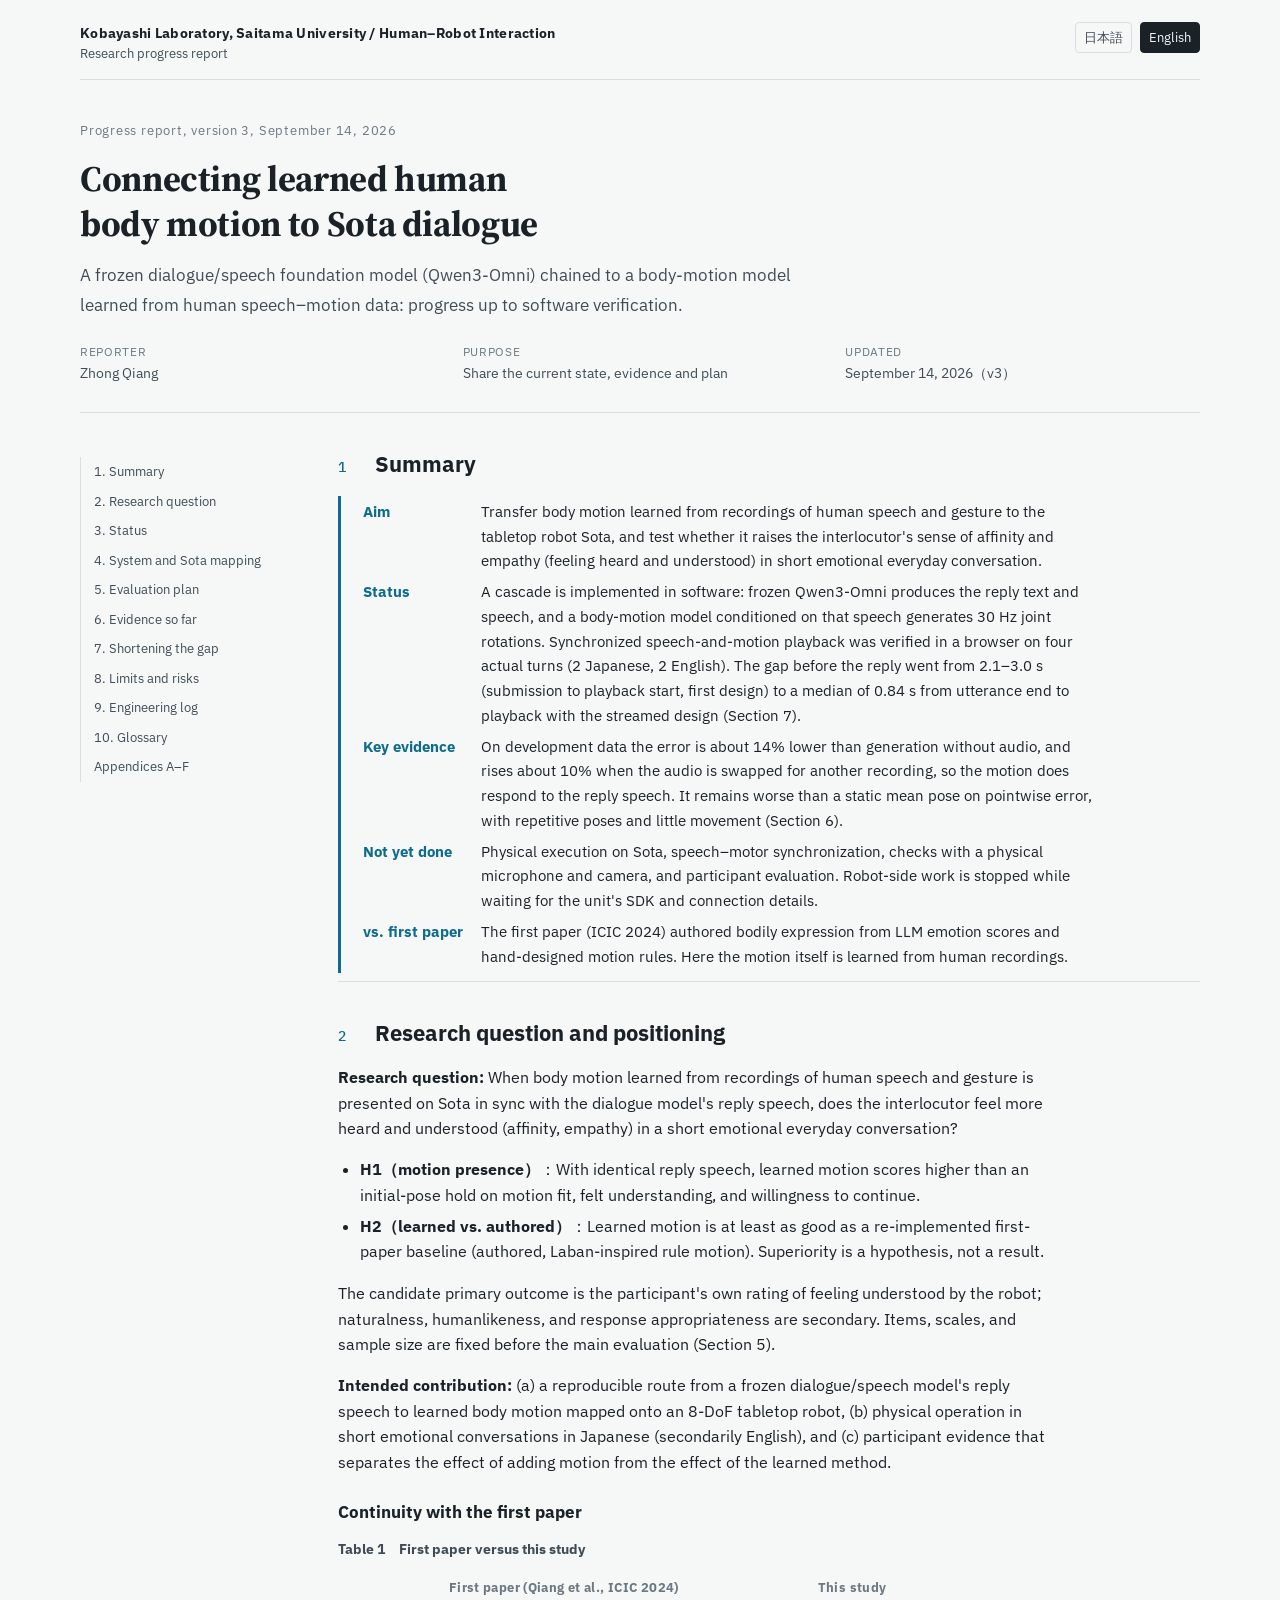
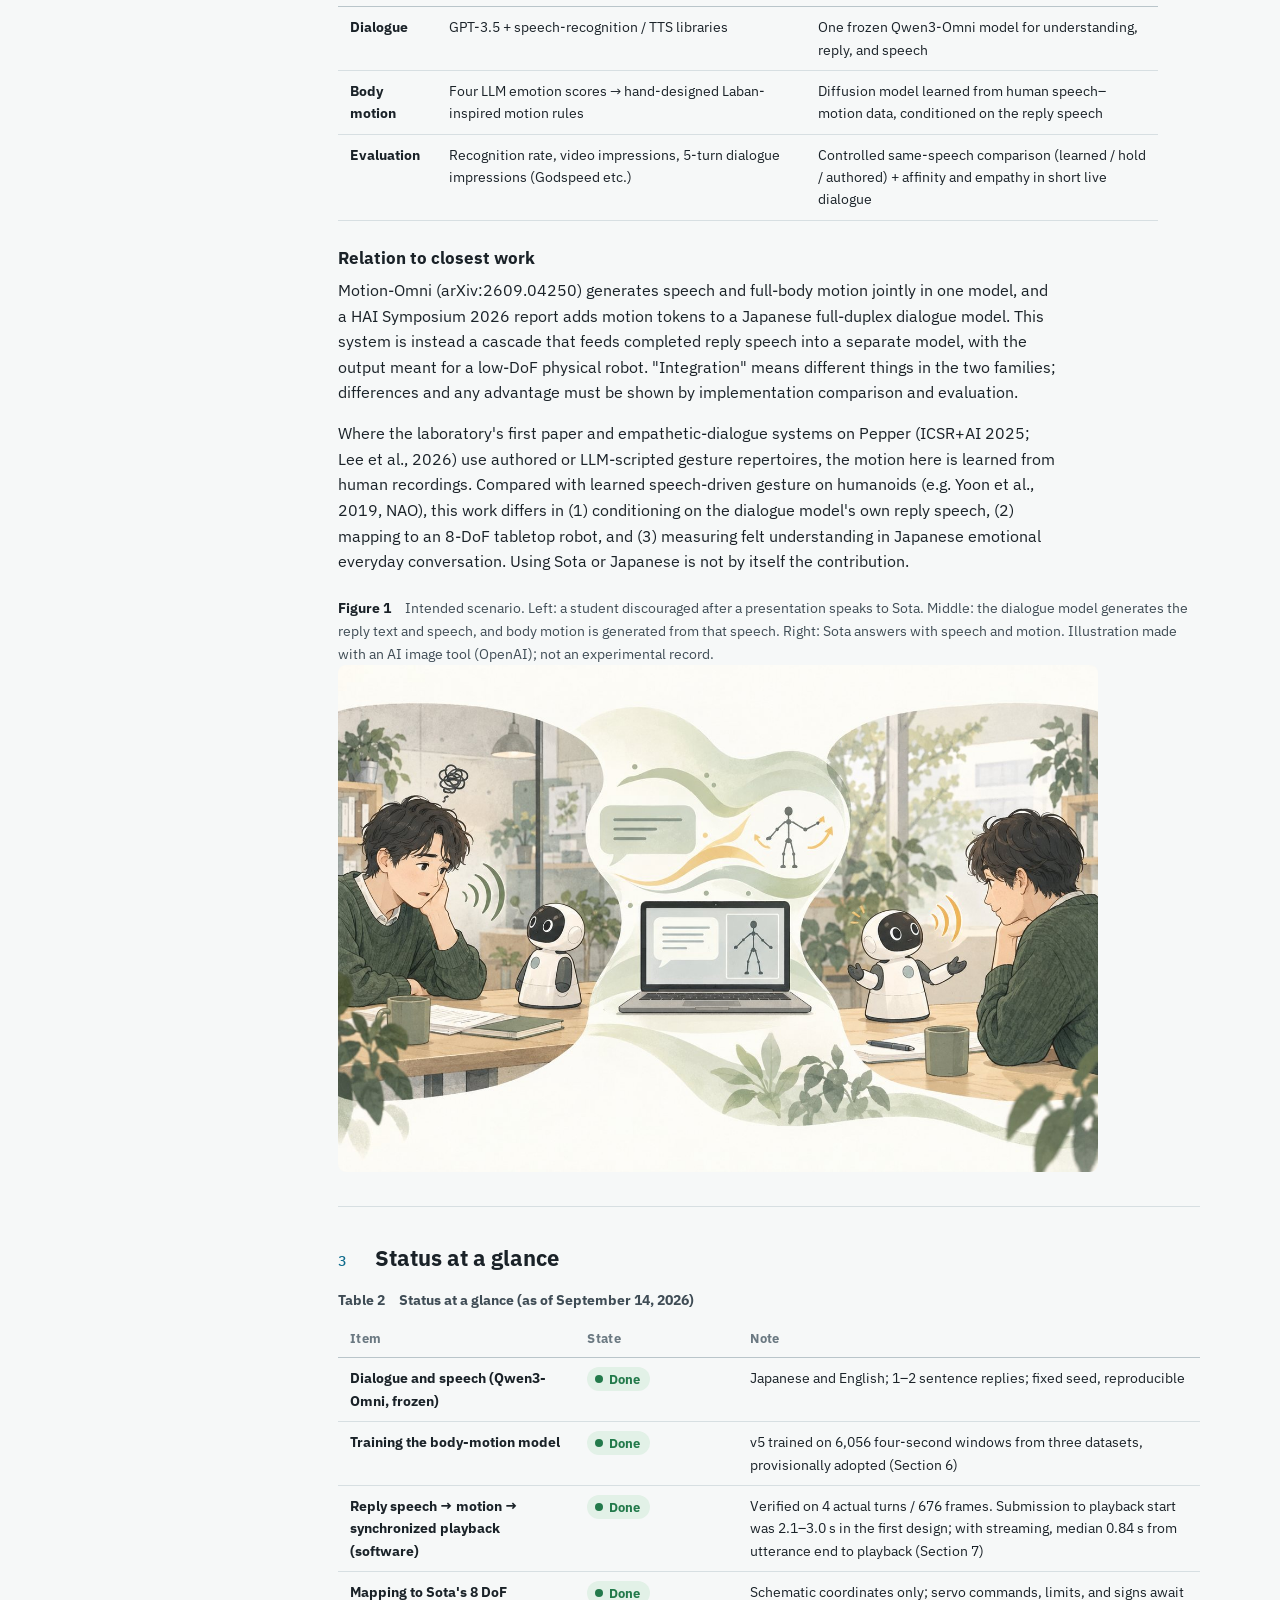
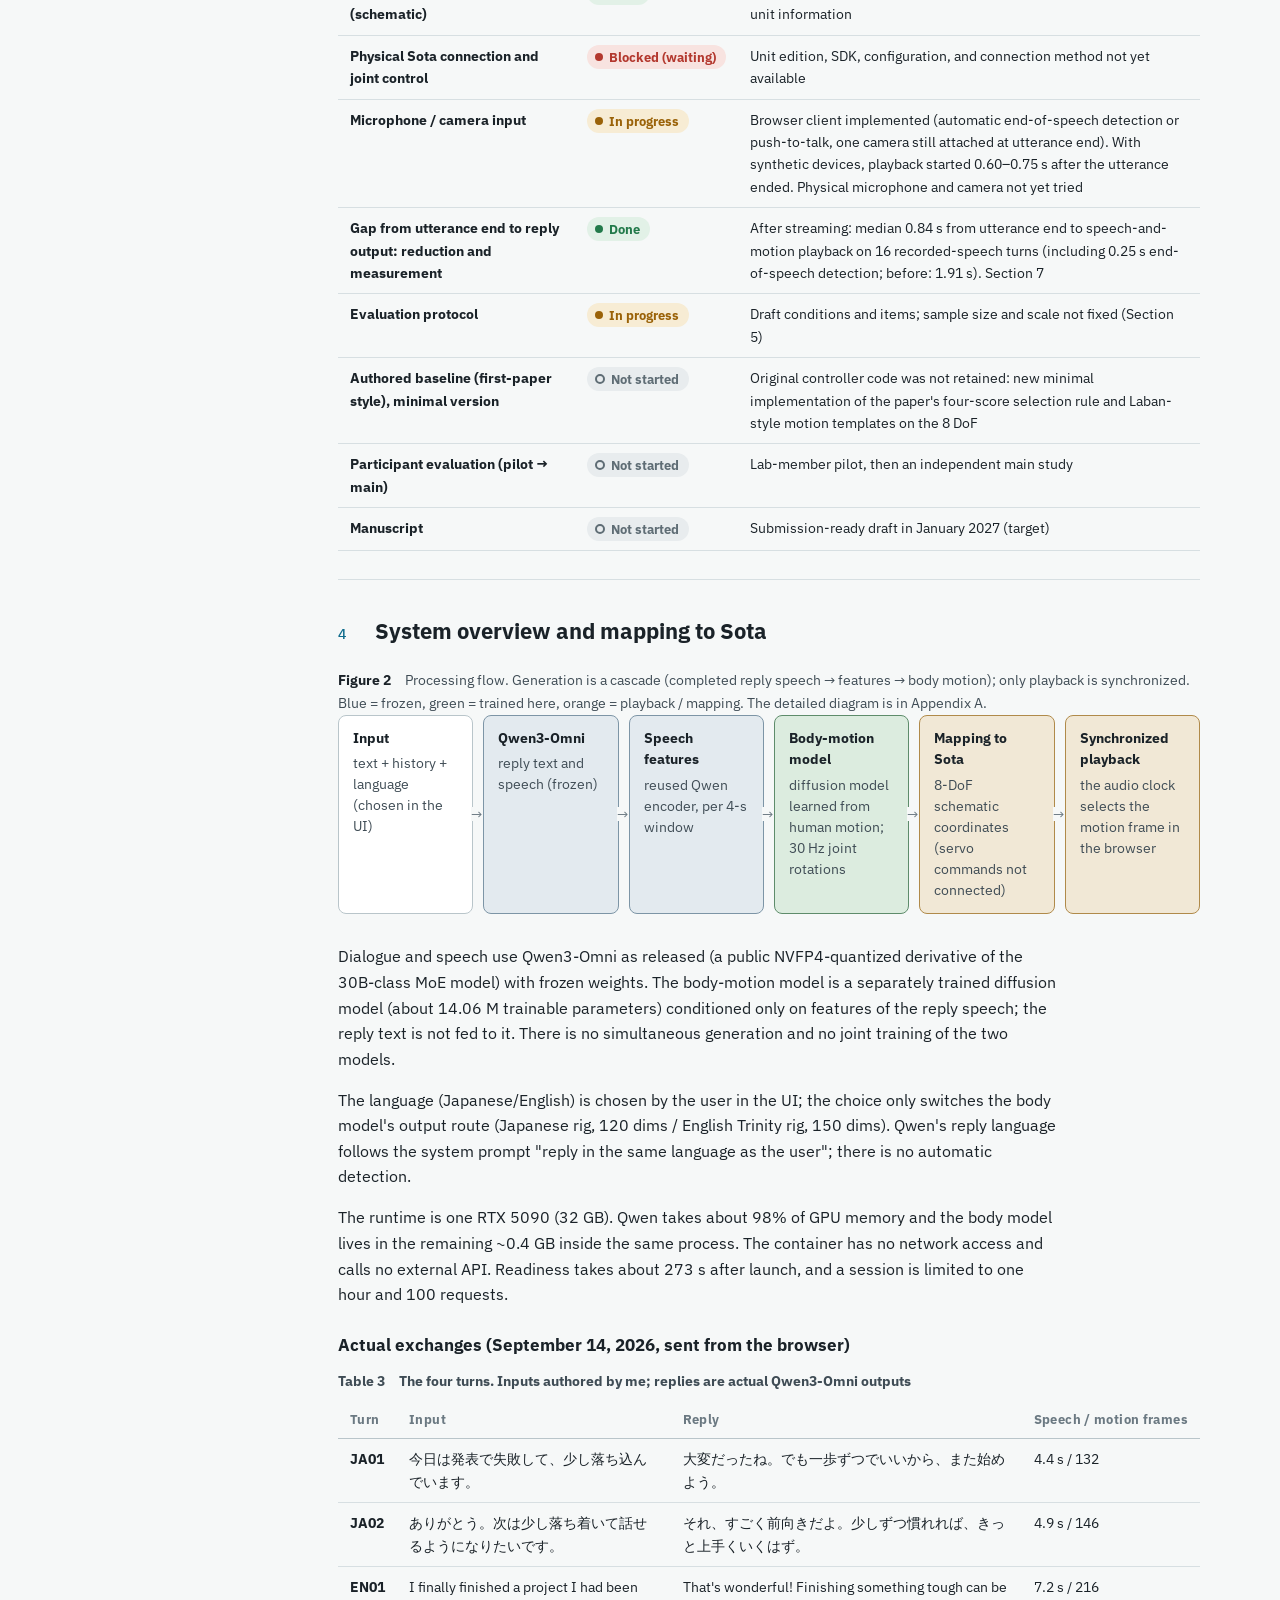
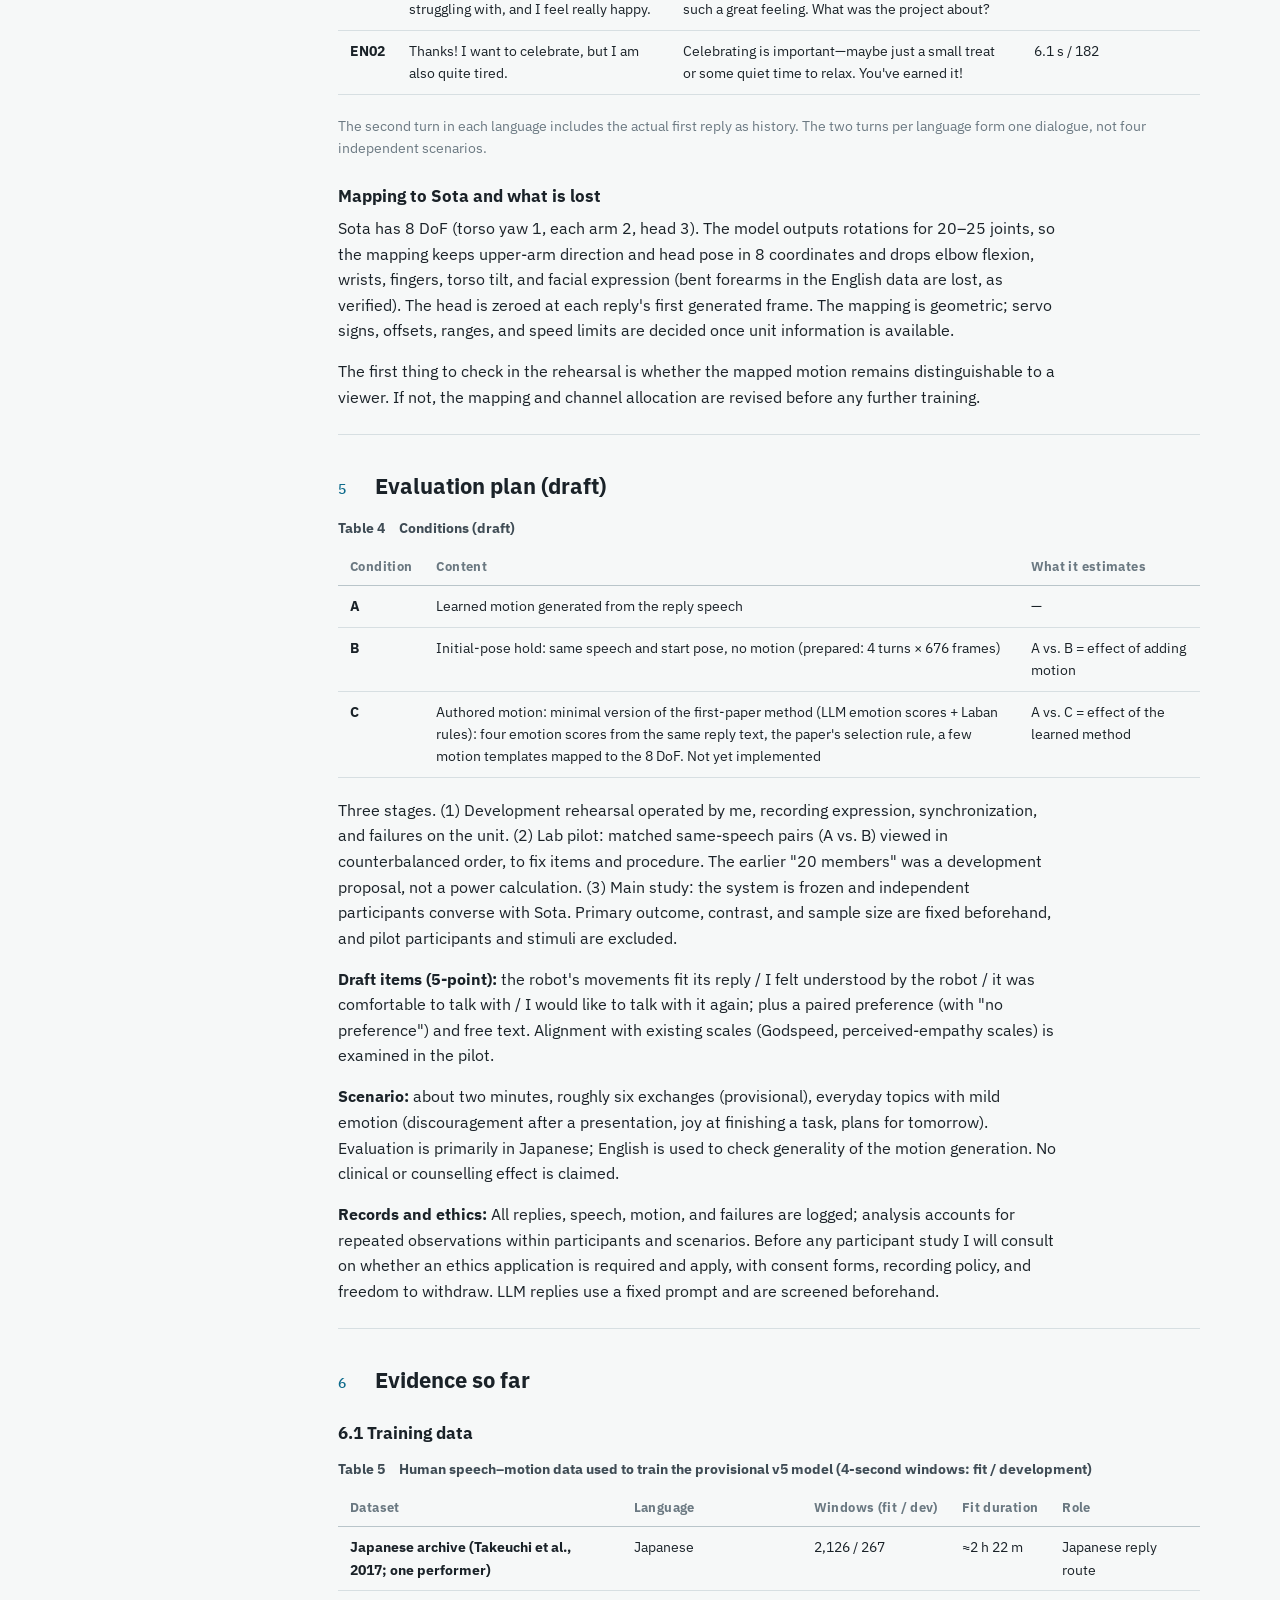
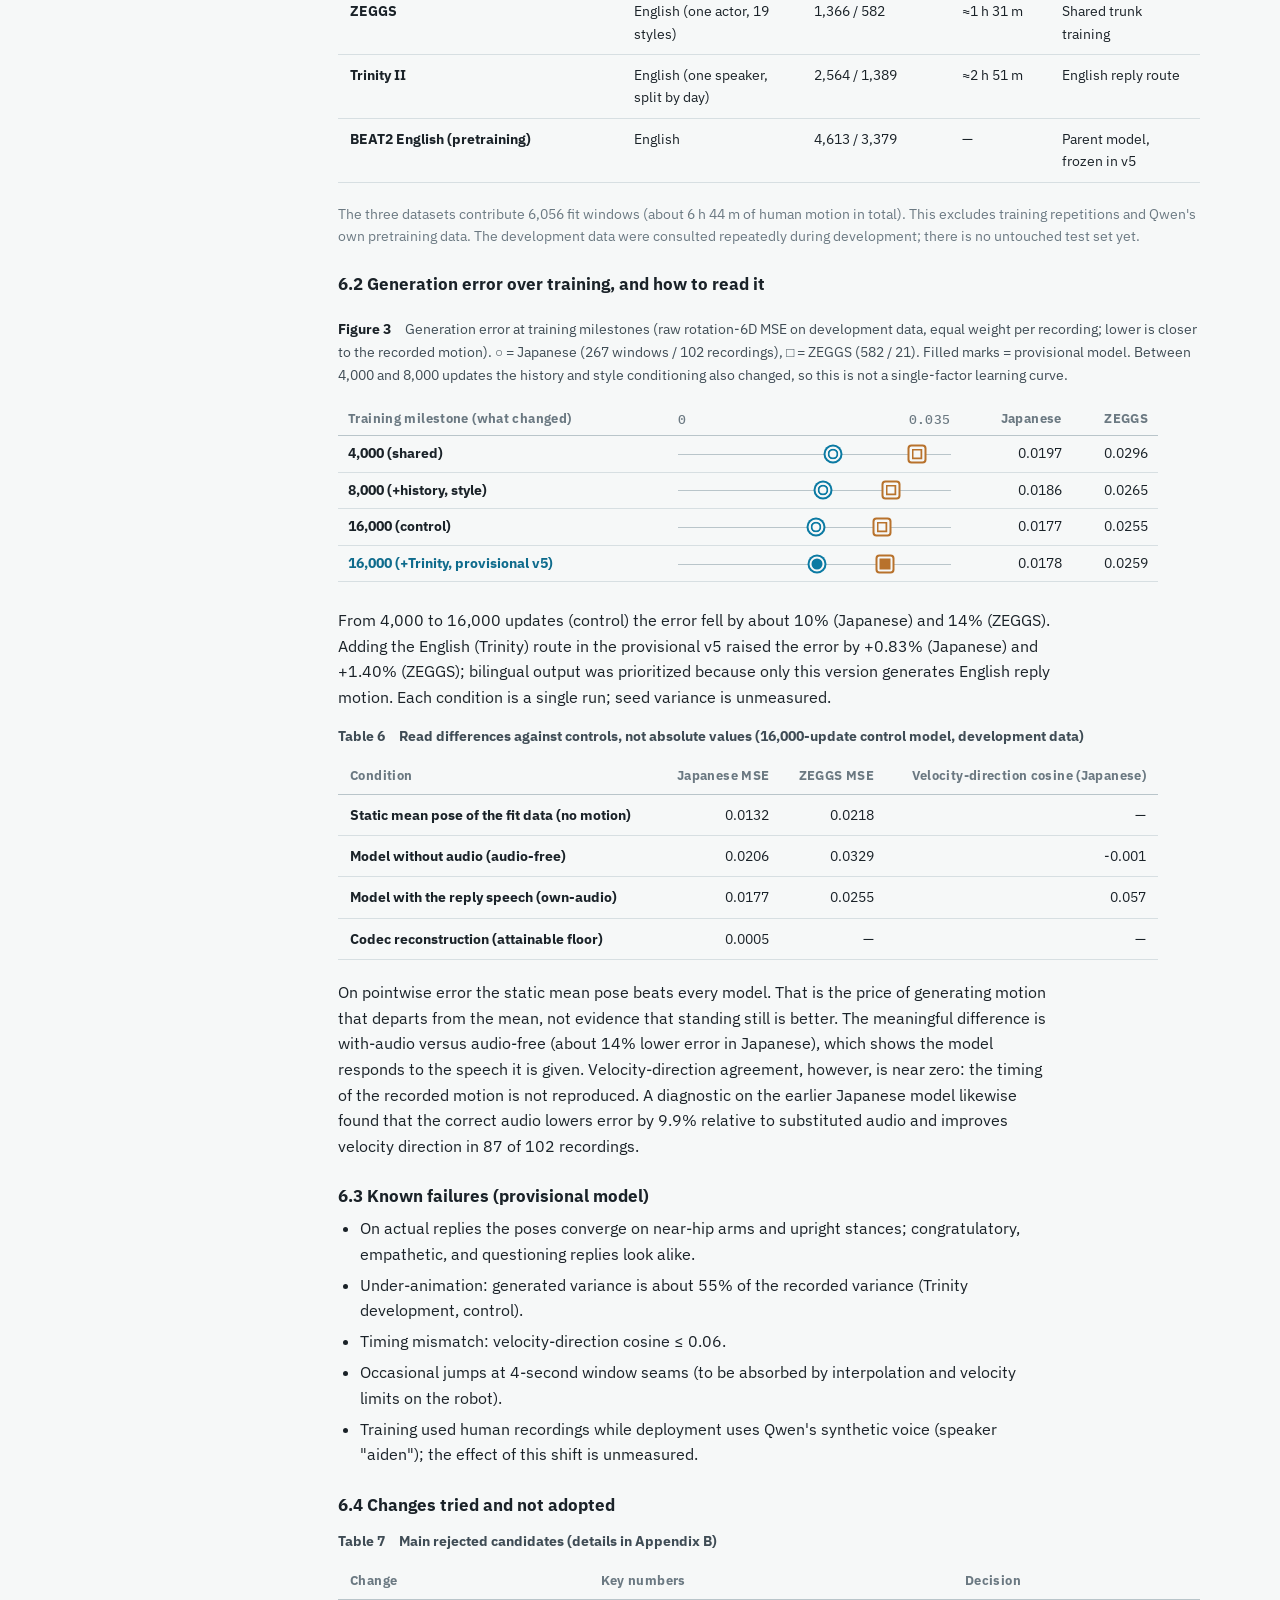
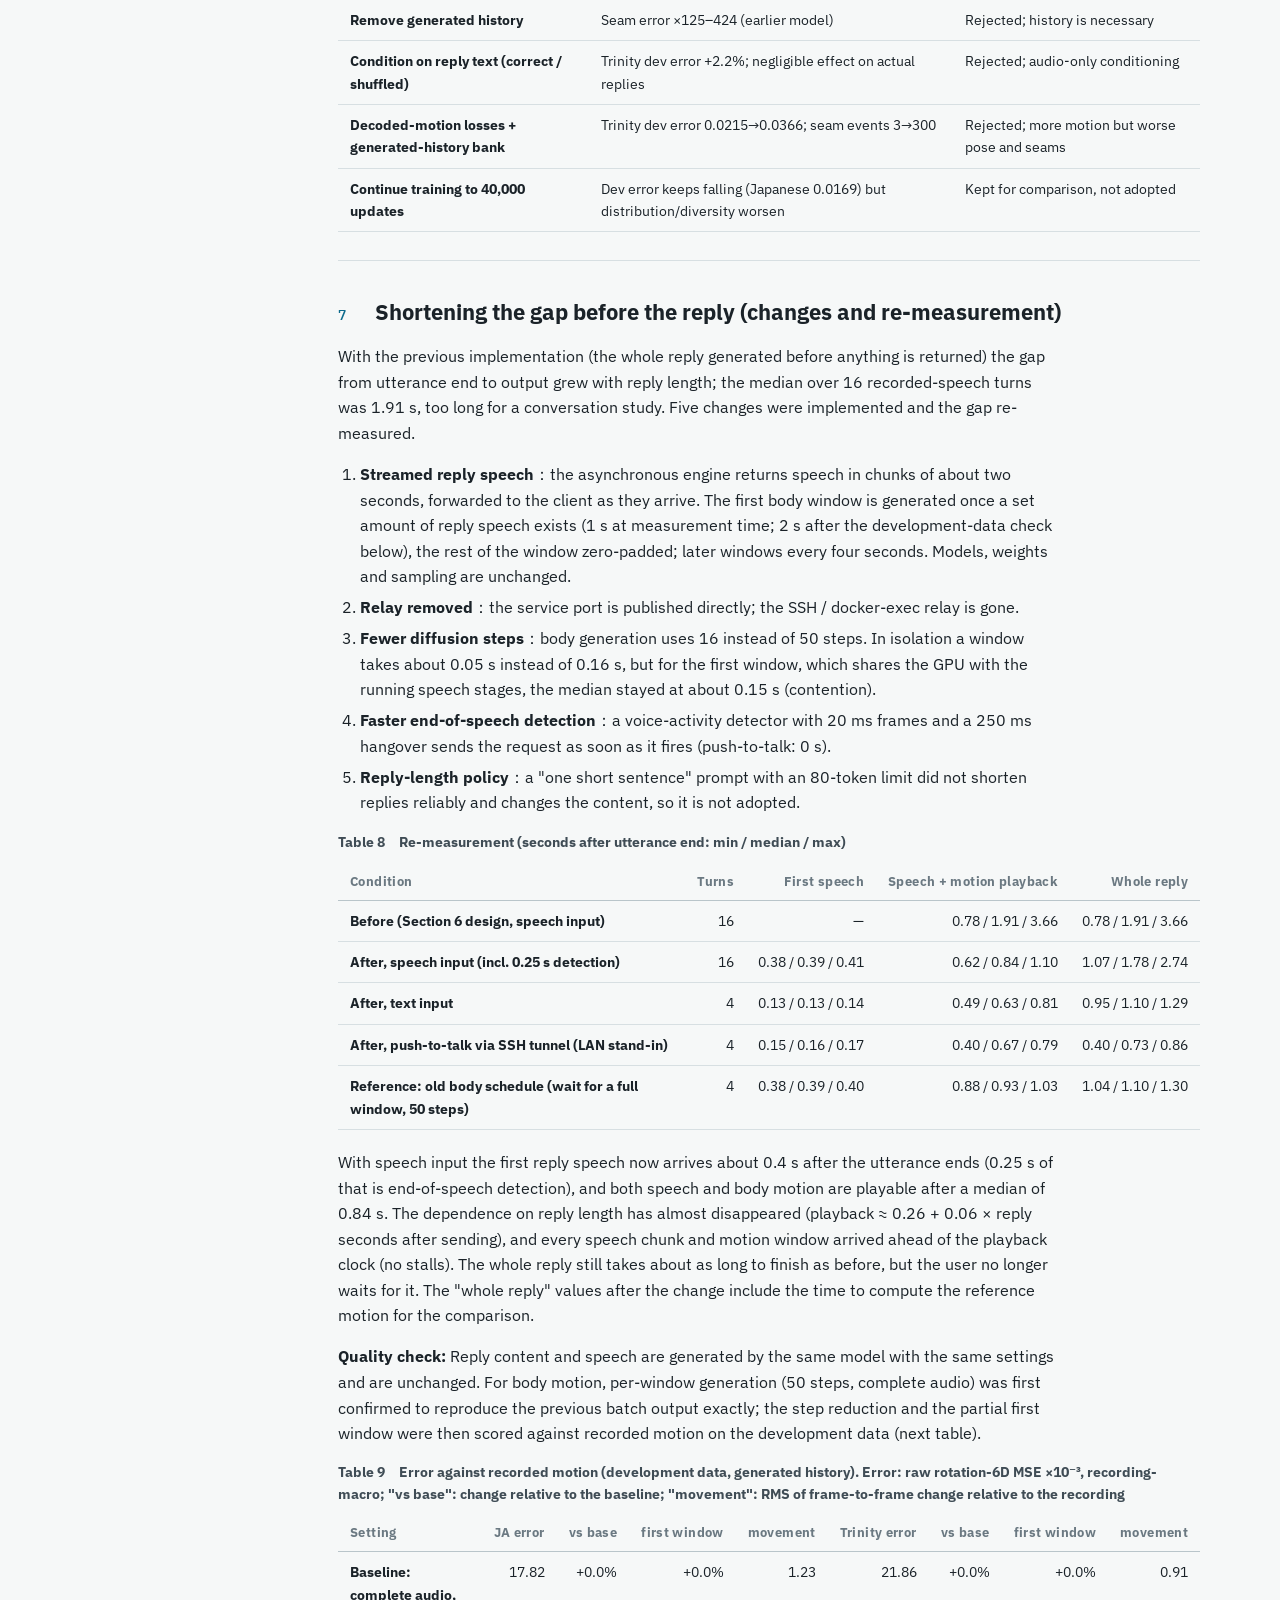
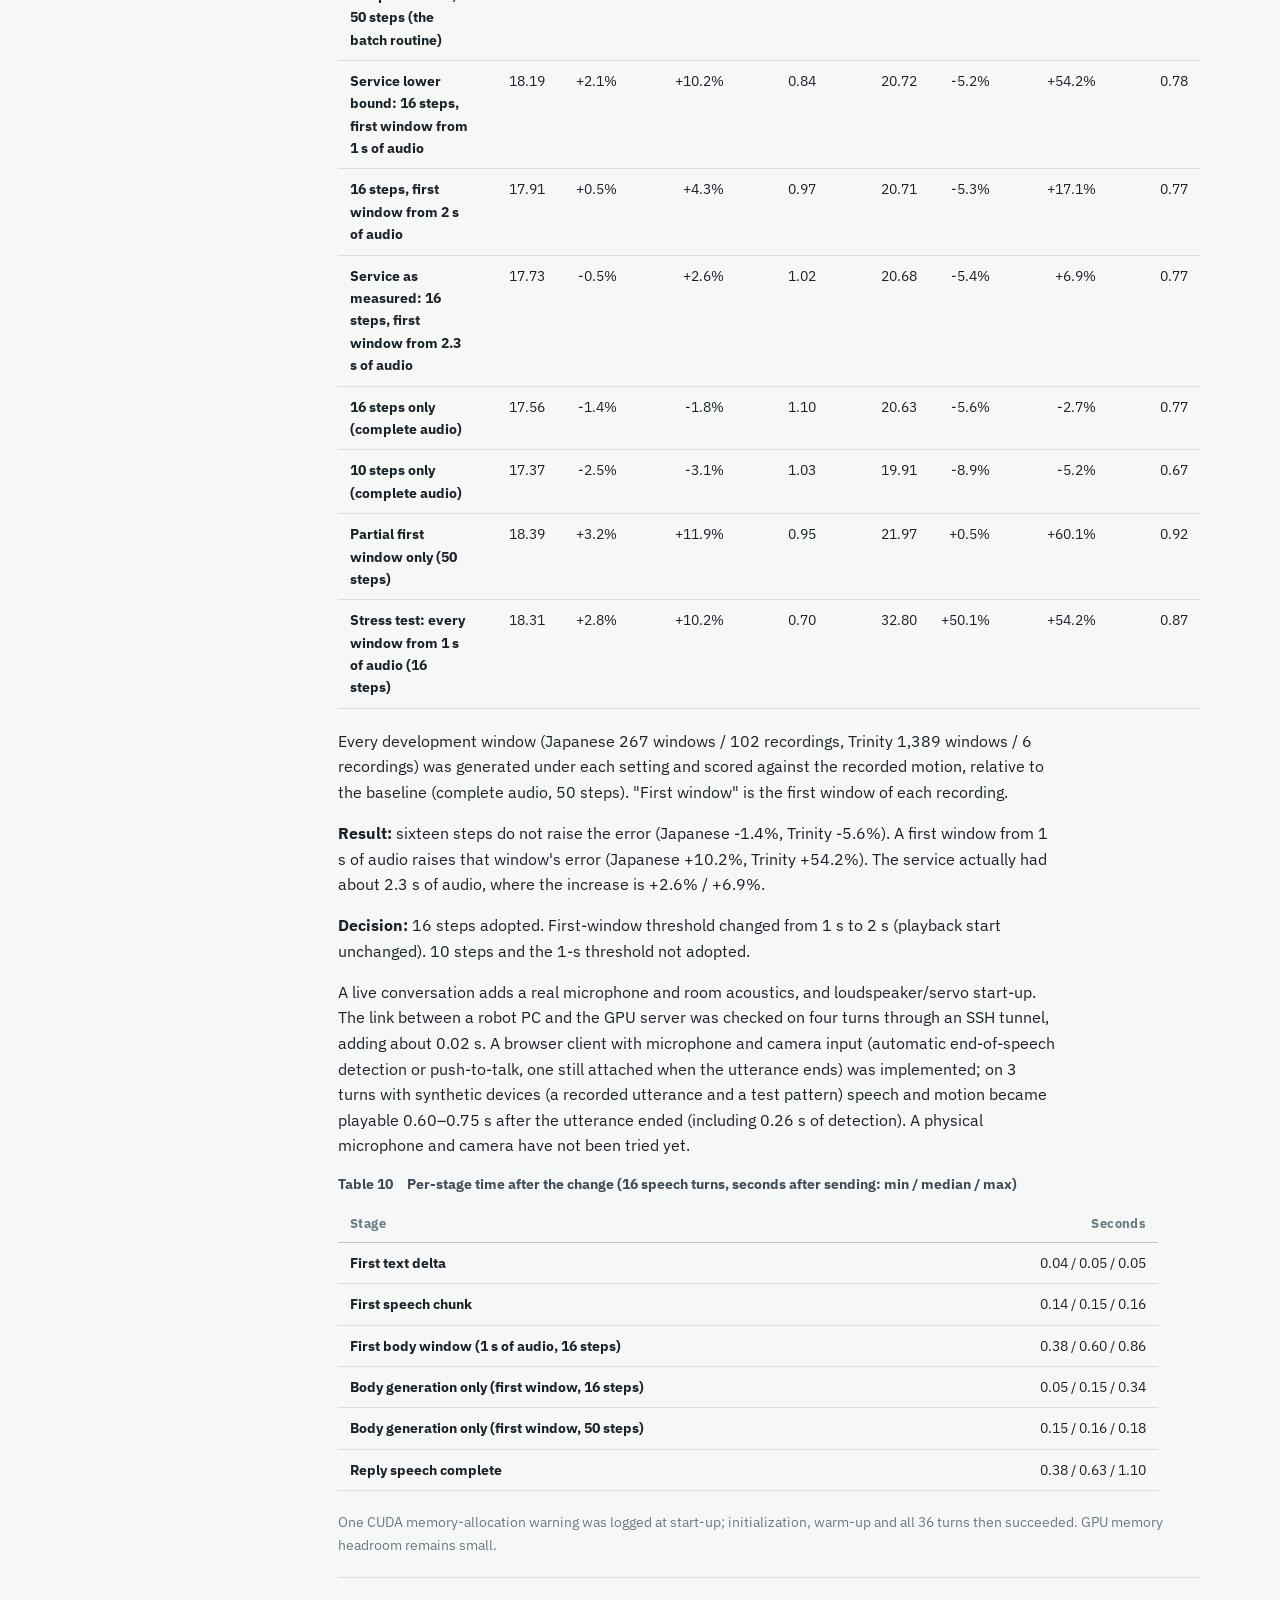
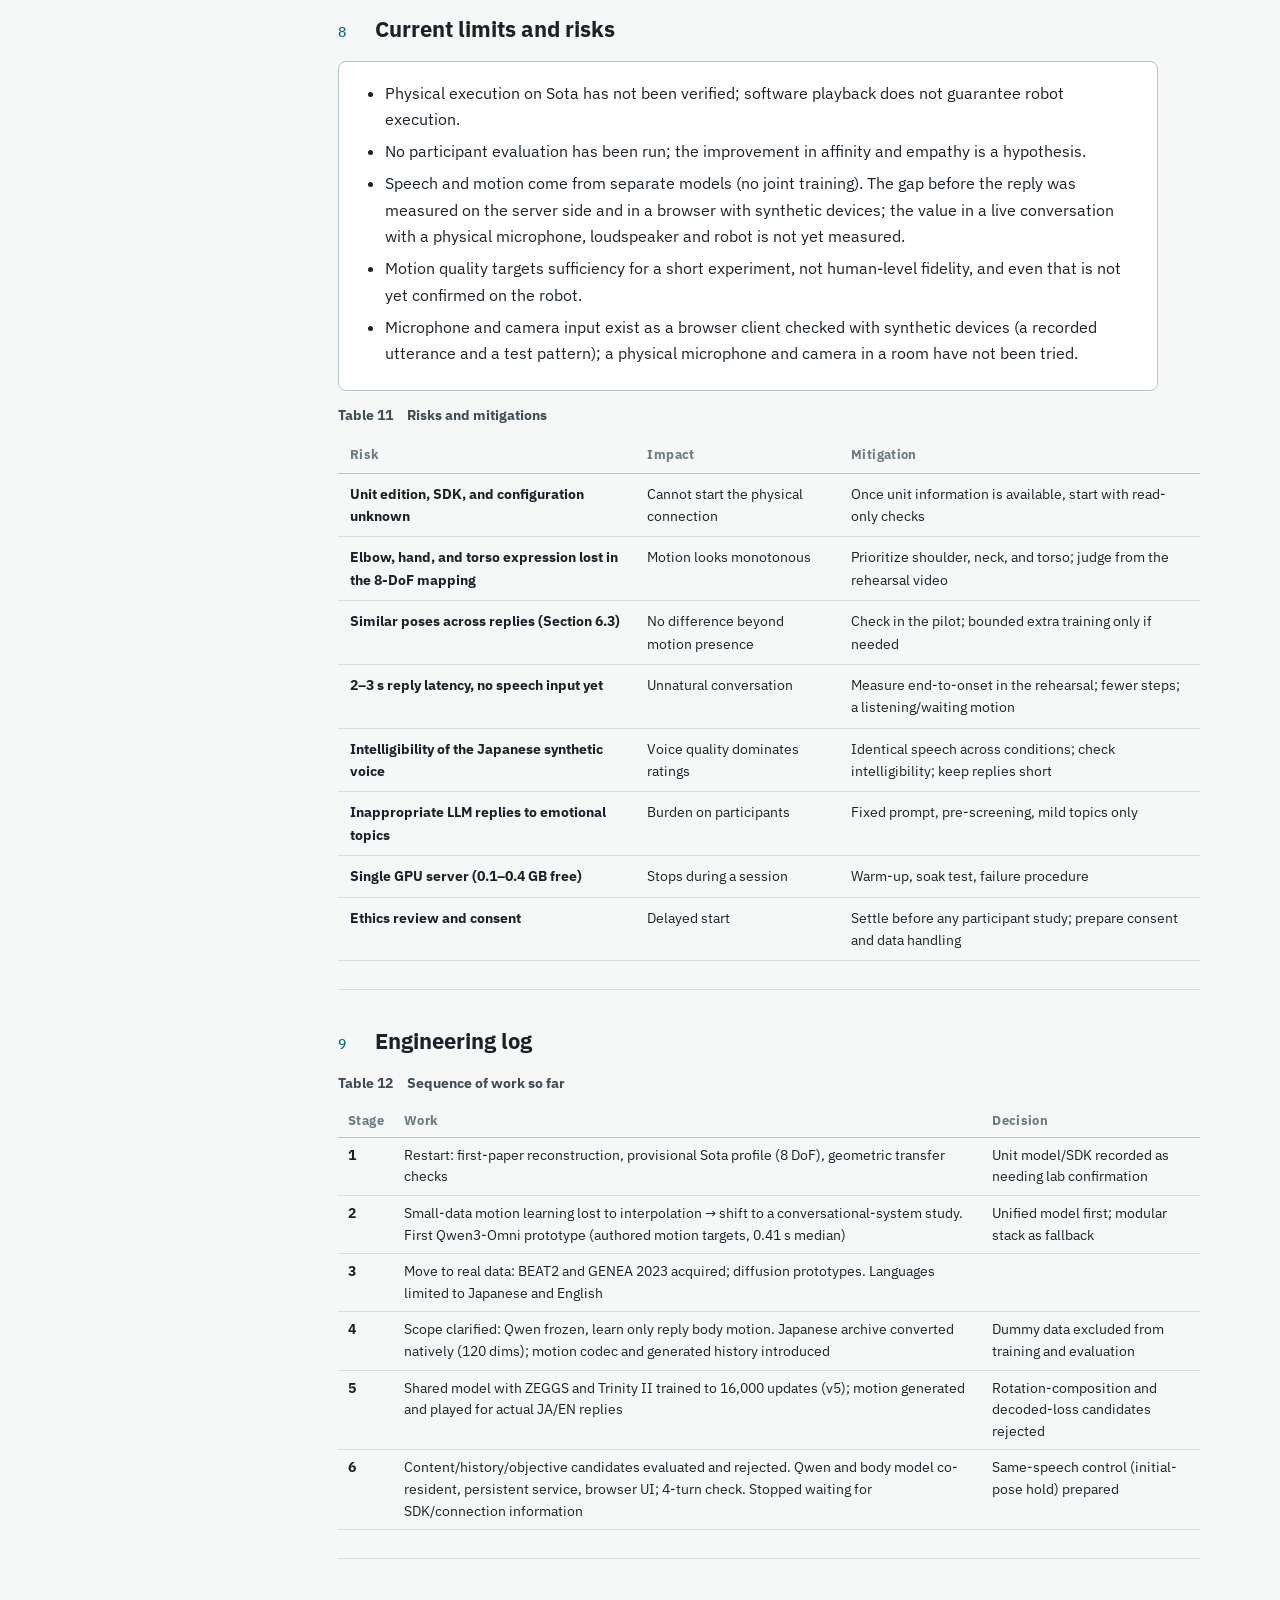
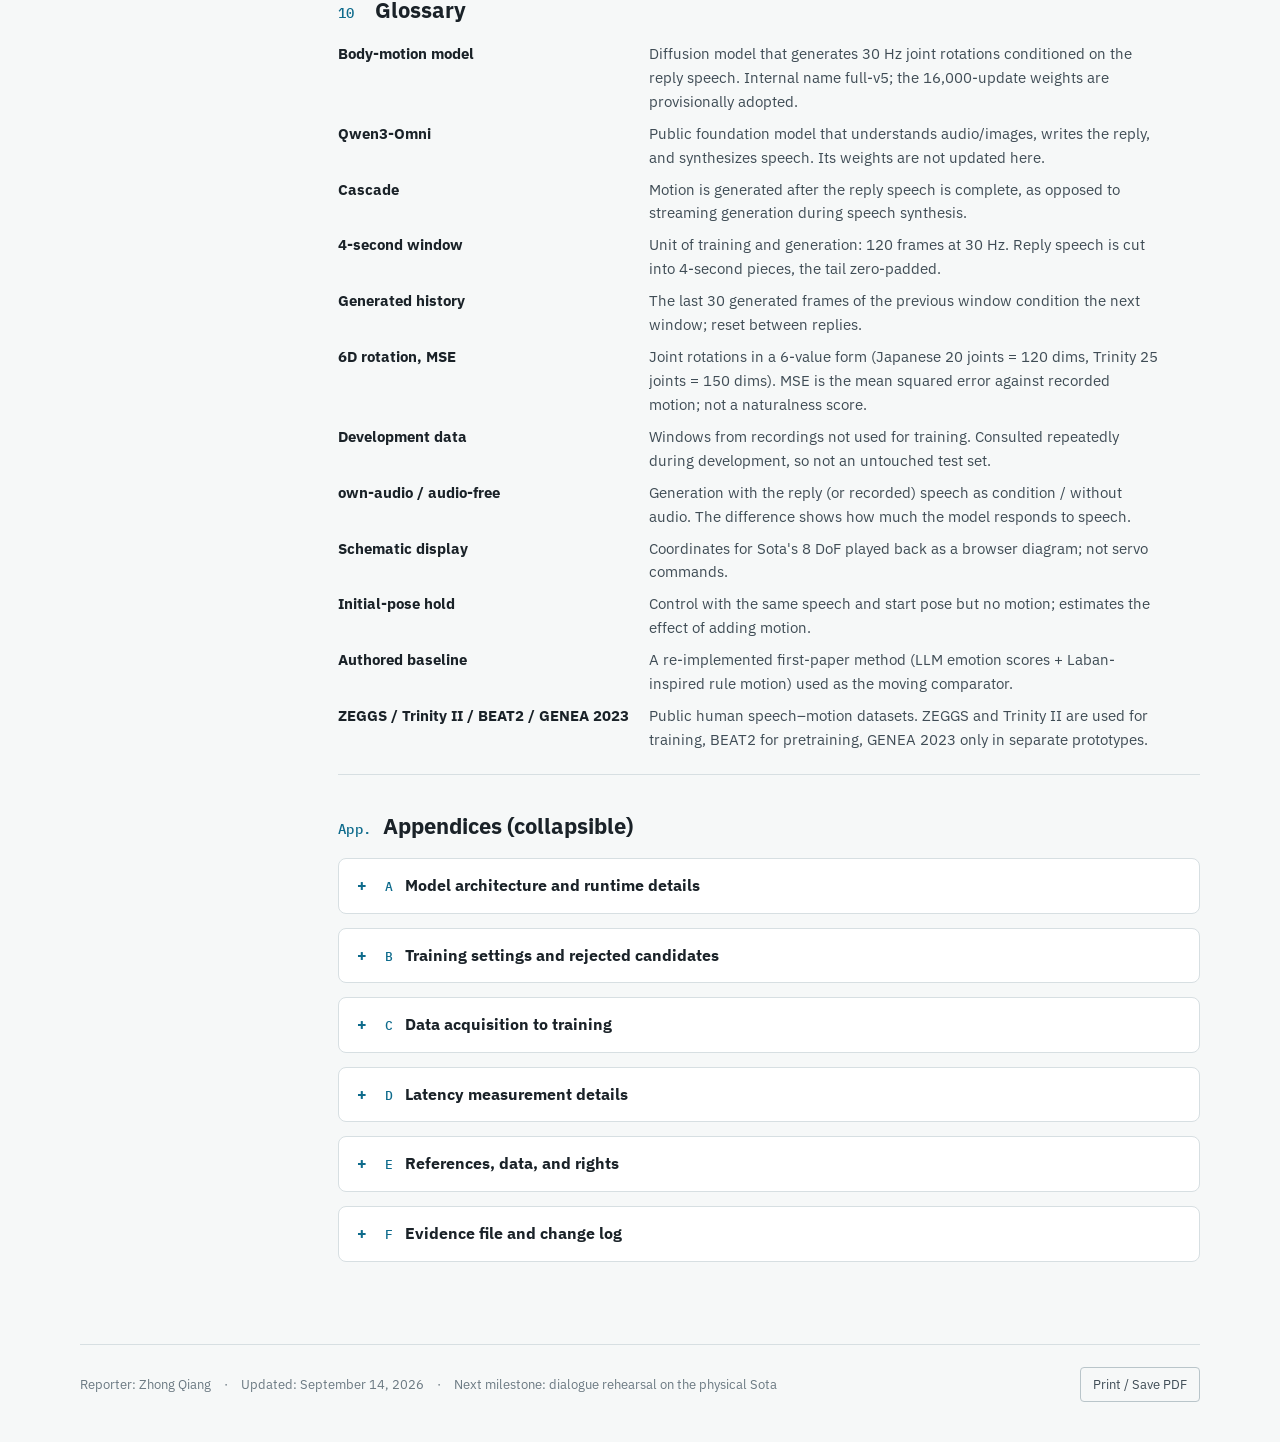
==== commit 693a7d00: "Replace the first-design latency figure in the abstract and status board with the streamed result" ====
--- a/en.html
+++ b/en.html
@@ -22,7 +22,7 @@
 <div class="abstract">
 <dl>
 <dt>Aim</dt><dd>Transfer body motion learned from recordings of human speech and gesture to the tabletop robot Sota, and test whether it raises the interlocutor's sense of affinity and empathy (feeling heard and understood) in short emotional everyday conversation.</dd>
-<dt>Status</dt><dd>A cascade is implemented in software: frozen Qwen3-Omni produces the reply text and speech, and a body-motion model conditioned on that speech generates 30 Hz joint rotations. Synchronized speech-and-motion playback was verified in a browser on four actual turns (2 Japanese, 2 English), 2.1–3.0 s from submission to playback start.</dd>
+<dt>Status</dt><dd>A cascade is implemented in software: frozen Qwen3-Omni produces the reply text and speech, and a body-motion model conditioned on that speech generates 30 Hz joint rotations. Synchronized speech-and-motion playback was verified in a browser on four actual turns (2 Japanese, 2 English). The gap before the reply went from 2.1–3.0 s (submission to playback start, first design) to a median of 0.84 s from utterance end to playback with the streamed design (Section 7).</dd>
 <dt>Key evidence</dt><dd>On development data the error is about 14% lower than generation without audio, and rises about 10% when the audio is swapped for another recording, so the motion does respond to the reply speech. It remains worse than a static mean pose on pointwise error, with repetitive poses and little movement (Section 6).</dd>
 <dt>Not yet done</dt><dd>Physical execution on Sota, speech–motor synchronization, checks with a physical microphone and camera, and participant evaluation. Robot-side work is stopped while waiting for the unit's SDK and connection details.</dd>
 <dt>vs. first paper</dt><dd>The first paper (ICIC 2024) authored bodily expression from LLM emotion scores and hand-designed motion rules. Here the motion itself is learned from human recordings.</dd>
@@ -45,7 +45,7 @@
 <p>Motion-Omni (arXiv:2609.04250) generates speech and full-body motion jointly in one model, and a HAI Symposium 2026 report adds motion tokens to a Japanese full-duplex dialogue model. This system is instead a cascade that feeds completed reply speech into a separate model, with the output meant for a low-DoF physical robot. "Integration" means different things in the two families; differences and any advantage must be shown by implementation comparison and evaluation.</p>
 <p>Where the laboratory's first paper and empathetic-dialogue systems on Pepper (ICSR+AI 2025; Lee et al., 2026) use authored or LLM-scripted gesture repertoires, the motion here is learned from human recordings. Compared with learned speech-driven gesture on humanoids (e.g. Yoon et al., 2019, NAO), this work differs in (1) conditioning on the dialogue model's own reply speech, (2) mapping to an 8-DoF tabletop robot, and (3) measuring felt understanding in Japanese emotional everyday conversation. Using Sota or Japanese is not by itself the contribution.</p>
 </div>
-<figure class="figure plain"><figcaption><b>Figure 1</b>　Intended scenario. Left: a student discouraged after a presentation speaks to Sota. Middle: the dialogue model generates the reply text and speech, and body motion is generated from that speech. Right: Sota answers with speech and motion. Illustration made with an AI image tool (OpenAI); not an experimental record.</figcaption><div class="scene"><img src="scenario.jpg" width="1400" height="933" alt="Illustration: a discouraged student speaks to Sota, a computer generates the reply text, speech and body motion, and Sota answers with speech and gesture"></div></figure></section><section id="status" class="doc-section"><h2><span class="num">3</span><span>Status at a glance</span></h2><div class="table-wrap"><table class="status"><caption>Table 2　Status at a glance (as of September 14, 2026)</caption><thead><tr><th scope="col">Item</th><th scope="col">State</th><th scope="col">Note</th></tr></thead><tbody><tr><th scope="row">Dialogue and speech (Qwen3-Omni, frozen)</th><td><span class="pill done">Done</span></td><td>Japanese and English; 1–2 sentence replies; fixed seed, reproducible</td></tr><tr><th scope="row">Training the body-motion model</th><td><span class="pill done">Done</span></td><td>v5 trained on 6,056 four-second windows from three datasets, provisionally adopted (Section 6)</td></tr><tr><th scope="row">Reply speech → motion → synchronized playback (software)</th><td><span class="pill done">Done</span></td><td>Verified on 4 actual turns / 676 frames; 2.1–3.0 s from submission to playback</td></tr><tr><th scope="row">Mapping to Sota's 8 DoF (schematic)</th><td><span class="pill done">Done</span></td><td>Schematic coordinates only; servo commands, limits, and signs await unit information</td></tr><tr><th scope="row">Physical Sota connection and joint control</th><td><span class="pill blocked">Blocked (waiting)</span></td><td>Unit edition, SDK, configuration, and connection method not yet available</td></tr><tr><th scope="row">Microphone / camera input</th><td><span class="pill progress">In progress</span></td><td>Browser client implemented (automatic end-of-speech detection or push-to-talk, one camera still attached at utterance end). With synthetic devices, playback started 0.60–0.75 s after the utterance ended. Physical microphone and camera not yet tried</td></tr><tr><th scope="row">Gap from utterance end to reply output: reduction and measurement</th><td><span class="pill done">Done</span></td><td>After streaming: median 0.84 s from utterance end to speech-and-motion playback on 16 recorded-speech turns (including 0.25 s end-of-speech detection; before: 1.91 s). Section 7</td></tr><tr><th scope="row">Evaluation protocol</th><td><span class="pill progress">In progress</span></td><td>Draft conditions and items; sample size and scale not fixed (Section 5)</td></tr><tr><th scope="row">Authored baseline (first-paper style), minimal version</th><td><span class="pill planned">Not started</span></td><td>Original controller code was not retained: new minimal implementation of the paper's four-score selection rule and Laban-style motion templates on the 8 DoF</td></tr><tr><th scope="row">Participant evaluation (pilot → main)</th><td><span class="pill planned">Not started</span></td><td>Lab-member pilot, then an independent main study</td></tr><tr><th scope="row">Manuscript</th><td><span class="pill planned">Not started</span></td><td>Submission-ready draft in January 2027 (target)</td></tr></tbody></table></div></section><section id="system" class="doc-section"><h2><span class="num">4</span><span>System overview and mapping to Sota</span></h2>
+<figure class="figure plain"><figcaption><b>Figure 1</b>　Intended scenario. Left: a student discouraged after a presentation speaks to Sota. Middle: the dialogue model generates the reply text and speech, and body motion is generated from that speech. Right: Sota answers with speech and motion. Illustration made with an AI image tool (OpenAI); not an experimental record.</figcaption><div class="scene"><img src="scenario.jpg" width="1400" height="933" alt="Illustration: a discouraged student speaks to Sota, a computer generates the reply text, speech and body motion, and Sota answers with speech and gesture"></div></figure></section><section id="status" class="doc-section"><h2><span class="num">3</span><span>Status at a glance</span></h2><div class="table-wrap"><table class="status"><caption>Table 2　Status at a glance (as of September 14, 2026)</caption><thead><tr><th scope="col">Item</th><th scope="col">State</th><th scope="col">Note</th></tr></thead><tbody><tr><th scope="row">Dialogue and speech (Qwen3-Omni, frozen)</th><td><span class="pill done">Done</span></td><td>Japanese and English; 1–2 sentence replies; fixed seed, reproducible</td></tr><tr><th scope="row">Training the body-motion model</th><td><span class="pill done">Done</span></td><td>v5 trained on 6,056 four-second windows from three datasets, provisionally adopted (Section 6)</td></tr><tr><th scope="row">Reply speech → motion → synchronized playback (software)</th><td><span class="pill done">Done</span></td><td>Verified on 4 actual turns / 676 frames. Submission to playback start was 2.1–3.0 s in the first design; with streaming, median 0.84 s from utterance end to playback (Section 7)</td></tr><tr><th scope="row">Mapping to Sota's 8 DoF (schematic)</th><td><span class="pill done">Done</span></td><td>Schematic coordinates only; servo commands, limits, and signs await unit information</td></tr><tr><th scope="row">Physical Sota connection and joint control</th><td><span class="pill blocked">Blocked (waiting)</span></td><td>Unit edition, SDK, configuration, and connection method not yet available</td></tr><tr><th scope="row">Microphone / camera input</th><td><span class="pill progress">In progress</span></td><td>Browser client implemented (automatic end-of-speech detection or push-to-talk, one camera still attached at utterance end). With synthetic devices, playback started 0.60–0.75 s after the utterance ended. Physical microphone and camera not yet tried</td></tr><tr><th scope="row">Gap from utterance end to reply output: reduction and measurement</th><td><span class="pill done">Done</span></td><td>After streaming: median 0.84 s from utterance end to speech-and-motion playback on 16 recorded-speech turns (including 0.25 s end-of-speech detection; before: 1.91 s). Section 7</td></tr><tr><th scope="row">Evaluation protocol</th><td><span class="pill progress">In progress</span></td><td>Draft conditions and items; sample size and scale not fixed (Section 5)</td></tr><tr><th scope="row">Authored baseline (first-paper style), minimal version</th><td><span class="pill planned">Not started</span></td><td>Original controller code was not retained: new minimal implementation of the paper's four-score selection rule and Laban-style motion templates on the 8 DoF</td></tr><tr><th scope="row">Participant evaluation (pilot → main)</th><td><span class="pill planned">Not started</span></td><td>Lab-member pilot, then an independent main study</td></tr><tr><th scope="row">Manuscript</th><td><span class="pill planned">Not started</span></td><td>Submission-ready draft in January 2027 (target)</td></tr></tbody></table></div></section><section id="system" class="doc-section"><h2><span class="num">4</span><span>System overview and mapping to Sota</span></h2>
 <figure class="figure plain"><figcaption><b>Figure 2</b>　Processing flow. Generation is a cascade (completed reply speech → features → body motion); only playback is synchronized. Blue = frozen, green = trained here, orange = playback / mapping. The detailed diagram is in Appendix A.</figcaption><ol class="flow"><li class="plain"><b>Input</b><span>text + history + language (chosen in the UI)</span></li><li class="frozen"><b>Qwen3-Omni</b><span>reply text and speech (frozen)</span></li><li class="frozen"><b>Speech features</b><span>reused Qwen encoder, per 4-s window</span></li><li class="learned"><b>Body-motion model</b><span>diffusion model learned from human motion; 30 Hz joint rotations</span></li><li class="play"><b>Mapping to Sota</b><span>8-DoF schematic coordinates (servo commands not connected)</span></li><li class="play"><b>Synchronized playback</b><span>the audio clock selects the motion frame in the browser</span></li></ol></figure>
 <div class="prose">
 <p>Dialogue and speech use Qwen3-Omni as released (a public NVFP4-quantized derivative of the 30B-class MoE model) with frozen weights. The body-motion model is a separately trained diffusion model (about 14.06 M trainable parameters) conditioned only on features of the reply speech; the reply text is not fed to it. There is no simultaneous generation and no joint training of the two models.</p>
@@ -122,7 +122,7 @@
 <div class="table-wrap narrow"><table class=""><caption>Table 17　Per-stage time inside the service (s): min / median / max, 16 speech turns</caption><thead><tr><th scope="col">Stage</th><th scope="col" class=num>Seconds</th></tr></thead><tbody><tr><th scope="row">Qwen reply (text + speech)</th><td class=num>0.540 / 1.487 / 3.064</td></tr><tr><th scope="row">audio features</th><td class=num>0.009 / 0.018 / 0.028</td></tr><tr><th scope="row">body motion</th><td class=num>0.157 / 0.309 / 0.482</td></tr><tr><th scope="row">service complete</th><td class=num>0.771 / 1.898 / 3.644</td></tr><tr><th scope="row">loopback + decode overhead (t2 - complete)</th><td class=num>0.003 / 0.008 / 0.012</td></tr></tbody></table></div>
 <p class="note">Excluded: microphone end-of-speech detection (typically 0.3–1 s), the link between the browser or robot PC and the GPU server (about 0.3 s over the September 14 SSH relay), and loudspeaker/servo start-up. Reply speech lasted 1.8–11.3 s; the gap grows with reply length because speech is returned only once the whole reply is generated.</p>
 <div class="table-wrap"><table class="compact"><caption>Table 18　The four turns of September 14, 2026 (seconds, nested timers)</caption><thead><tr><th scope="col">Turn</th><th scope="col" class=num>Qwen reply</th><th scope="col" class=num>Features</th><th scope="col" class=num>Body</th><th scope="col" class=num>Service done</th><th scope="col" class=num>Relay arrival</th><th scope="col" class=num>Playback start</th></tr></thead><tbody><tr><th scope="row">JA01</th><td class=num>1.222</td><td class=num>0.018</td><td class=num>0.312</td><td class=num>1.621</td><td class=num>1.900</td><td class=num>2.090</td></tr><tr><th scope="row">JA02</th><td class=num>1.321</td><td class=num>0.018</td><td class=num>0.312</td><td class=num>1.717</td><td class=num>2.017</td><td class=num>2.180</td></tr><tr><th scope="row">EN01</th><td class=num>2.093</td><td class=num>0.019</td><td class=num>0.329</td><td class=num>2.508</td><td class=num>2.840</td><td class=num>3.036</td></tr><tr><th scope="row">EN02</th><td class=num>1.752</td><td class=num>0.018</td><td class=num>0.322</td><td class=num>2.160</td><td class=num>2.433</td><td class=num>2.548</td></tr></tbody></table></div>
-<p class="note">"Qwen reply" is the whole generate call including message preparation, output collection, and WAV encoding, not GPU time alone nor time to the first speech chunk. "Playback start" runs from the text submit button to the start of audio in the browser, excluding turn-end detection and speaker output. For reference, the September 9 configuration (small authored decoder, 5 fixed inputs × 4, no history) had a median of 0.414 s to playback and 0.0041 s body inference; conditions differ, so it is not a comparison.</p></div></details><details class="appendix" id="app-e"><summary><span class="num">E</span><span>References, data, and rights</span></summary><div class="body">
+<p class="note">(Note on the measurement before the streaming change) "Qwen reply" is the whole generate call including message preparation, output collection, and WAV encoding, not GPU time alone nor time to the first speech chunk. "Playback start" runs from the text submit button to the start of audio in the browser, excluding turn-end detection and speaker output. For reference, the September 9 configuration (small authored decoder, 5 fixed inputs × 4, no history) had a median of 0.414 s to playback and 0.0041 s body inference; conditions differ, so it is not a comparison.</p></div></details><details class="appendix" id="app-e"><summary><span class="num">E</span><span>References, data, and rights</span></summary><div class="body">
 <p class="note">Groups: [prior] work compared or positioned against, [used] models and software actually used, [data] public datasets used for training and validation, [background] foundational references for representations and methods. Listing a related method does not mean its code or weights were adopted. Third-party models, data, and papers remain under their owners' terms and are not redistributed here.</p>
 <ol class="refs"><li><span class="role">prior</span><a href="https://doi.org/10.1007/978-981-97-5609-4_34">Zhong Qiang, Yukiharu Nagai, Hisato Fukuda, Ryota Suzuki, Yoshinori Kobayashi. Impression Evaluation of Chat Robot with Bodily Emotional Expression Incorporating Large-Scale Language Models. ICIC 2024, LNCS 14871, pp. 439–449.</a><br><small>The author's first paper (Kobayashi Laboratory): authored bodily expression and impression evaluation; basis of this study's authored baseline. Its results are not outcomes of this study.</small></li><li><span class="role">prior</span><a href="https://arxiv.org/abs/2609.04250">Motion-Omni. arXiv:2609.04250; author implementation (step-out/Motion-Omni).</a><br><small>Closest joint generation of reply speech and full-body avatar motion in one model; differs from this cascade. Trained weights and evaluation code were not yet released as of September 2026.</small></li><li><span class="role">prior</span><a href="https://hai-conference.net/symp2026/proceedings/pdf/P2-34.pdf">Towards Real-time Simultaneous Generation of Speech and Body Movements through Extension of Japanese Full-Duplex Dialogue Models. HAI Symposium 2026, P2-34.</a><br><small>Simultaneous speech and motion by adding motion tokens to a Japanese full-duplex model (J-Moshi). Simultaneous generation is not implemented here.</small></li><li><span class="role">prior</span><a href="https://researchportal.hw.ac.uk/en/publications/multimodal-dialogue-for-empathetic-human-robot-interaction/">Multimodal Dialogue for Empathetic Human-Robot Interaction. ICSR+AI 2025 (Heriot-Watt University).</a><br><small>Empathetic dialogue system on Pepper; a system-study precedent, not evidence of this study's novelty.</small></li><li><span class="role">prior</span><a href="https://arxiv.org/abs/2606.18747">Lee et al. Generating Natural and Expressive Robot Gestures through Iterative Reinforcement Learning with Human Feedback using LLMs. arXiv:2606.18747 (2026).</a><br><small>LLM-scripted Pepper gestures refined with human feedback; fixed phrases and an authored repertoire, unlike learned continuous motion.</small></li><li><span class="role">prior</span><a href="https://arxiv.org/abs/2308.12646">Kucherenko et al. The GENEA Challenge 2023: A large-scale evaluation of gesture generation models in monadic and dyadic settings. arXiv:2308.12646.</a><br><small>Evaluation design reference (humanlikeness, speech fit, interlocutor fit); its data were used only in separate prototypes.</small></li><li><span class="role">used</span><a href="https://arxiv.org/abs/2509.17765">Qwen3-Omni Technical Report. arXiv:2509.17765.</a><br><small>Foundation model for dialogue, audio understanding, and speech; weights not updated.</small></li><li><span class="role">used</span><a href="https://huggingface.co/YihongJin/Qwen3-Omni-30B-A3B-Instruct-NVFP4-W4A4-full-thinker-awqclip">YihongJin/Qwen3-Omni-30B-A3B-Instruct-NVFP4-W4A4-full-thinker-awqclip (Hugging Face).</a><br><small>The quantized release actually deployed.</small></li><li><span class="role">used</span><a href="https://github.com/vllm-project/vllm-omni">vLLM-Omni.</a><br><small>Runtime for resident multimodal inference.</small></li><li><span class="role">used</span><a href="https://www.vstone.co.jp/products/sota/">Sota（ヴイストン株式会社）製品情報.</a><br><small>Product specification (8 DoF); not a substitute for the laboratory unit's configuration and calibration.</small></li><li><span class="role">data</span><a href="https://doi.org/10.1007/978-3-319-58750-9_28">Kenta Takeuchi, Souichirou Kubota, Keisuke Suzuki, Dai Hasegawa, Hiroshi Sakuta. Creating a gesture-speech dataset for speech-based automatic gesture generation. HCI International 2017, Springer, pp. 198–202.</a><br><small>Original recording of the Japanese speech–gesture data (interview setting, one performer's motion, 1,047 utterances); the source of the Japanese archive used here.</small></li><li><span class="role">data</span><a href="https://github.com/GestureGeneration/Speech_driven_gesture_generation_with_autoencoder">Kucherenko et al. Analyzing Input and Output Representations for Speech-Driven Gesture Generation (IVA 2019); Moving Fast and Slow (IJHCI 2021); author code and linked archive.</a><br><small>Representation-learning work on the dataset above; the archive (WAV/BVH) was obtained through the link in the released implementation.</small></li><li><span class="role">data</span><a href="https://github.com/ubisoft/ubisoft-laforge-ZeroEGGS">Ghorbani et al. ZeroEGGS: Zero-shot Example-based Gesture Generation from Speech. arXiv:2209.07556; Ubisoft La Forge dataset.</a><br><small>English speech–motion data (one actor, 19 styles), used for training; non-commercial research, not redistributed.</small></li><li><span class="role">data</span><a href="https://trinityspeechgesture.scss.tcd.ie/">Trinity Speech-Gesture Dataset II (Ferstl et al., ExpressGesture, 2021).</a><br><small>English speech–motion data (one speaker); a selected subset trains the English reply route.</small></li><li><span class="role">data</span><a href="https://arxiv.org/abs/2401.00374">Liu et al. EMAGE / BEAT2. CVPR 2024; arXiv:2401.00374.</a><br><small>Used for English body pretraining; not a reproduction of EMAGE.</small></li><li><span class="role">background</span><a href="https://arxiv.org/abs/1812.07035">Zhou et al. On the Continuity of Rotation Representations in Neural Networks. arXiv:1812.07035.</a><br><small>Basis of the 6D rotation representation.</small></li><li><span class="role">background</span><a href="https://arxiv.org/abs/2010.02502">Song et al. Denoising Diffusion Implicit Models. arXiv:2010.02502.</a><br><small>Basis of the deterministic 50-step sampler.</small></li><li><span class="role">background</span><a href="https://arxiv.org/abs/2209.14916">Tevet et al. Human Motion Diffusion Model. arXiv:2209.14916.</a><br><small>Related motion-diffusion method; not reproduced or benchmarked here.</small></li></ol>
 <p class="note">Text and figures on this page are the author's. The scenario illustration was made with an AI image tool (OpenAI) and is not an experimental record. The two review screens in Appendix B contain dataset-derived skeleton drawings and a short original transcript excerpt. Original audio/motion arrays and trained weights are not distributed.</p></div></details><details class="appendix" id="app-f"><summary><span class="num">F</span><span>Evidence file and change log</span></summary><div class="body">
